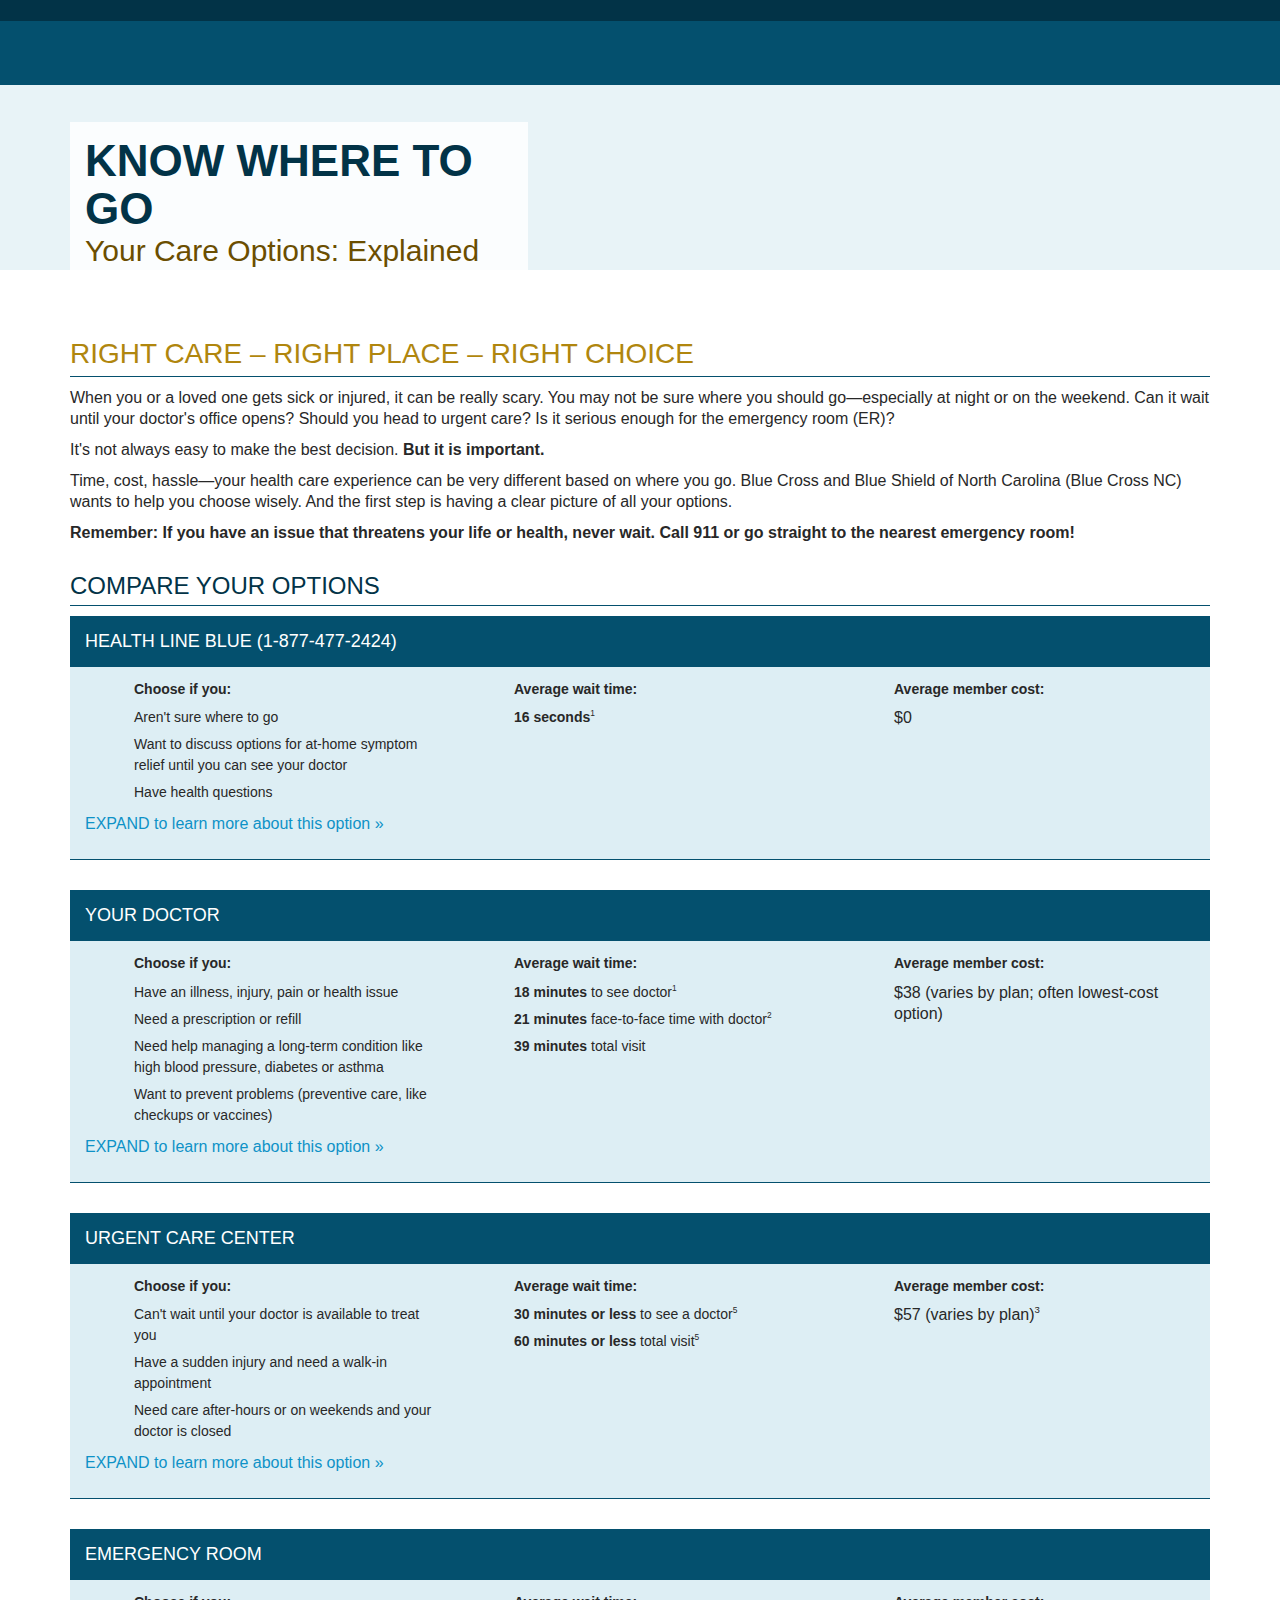
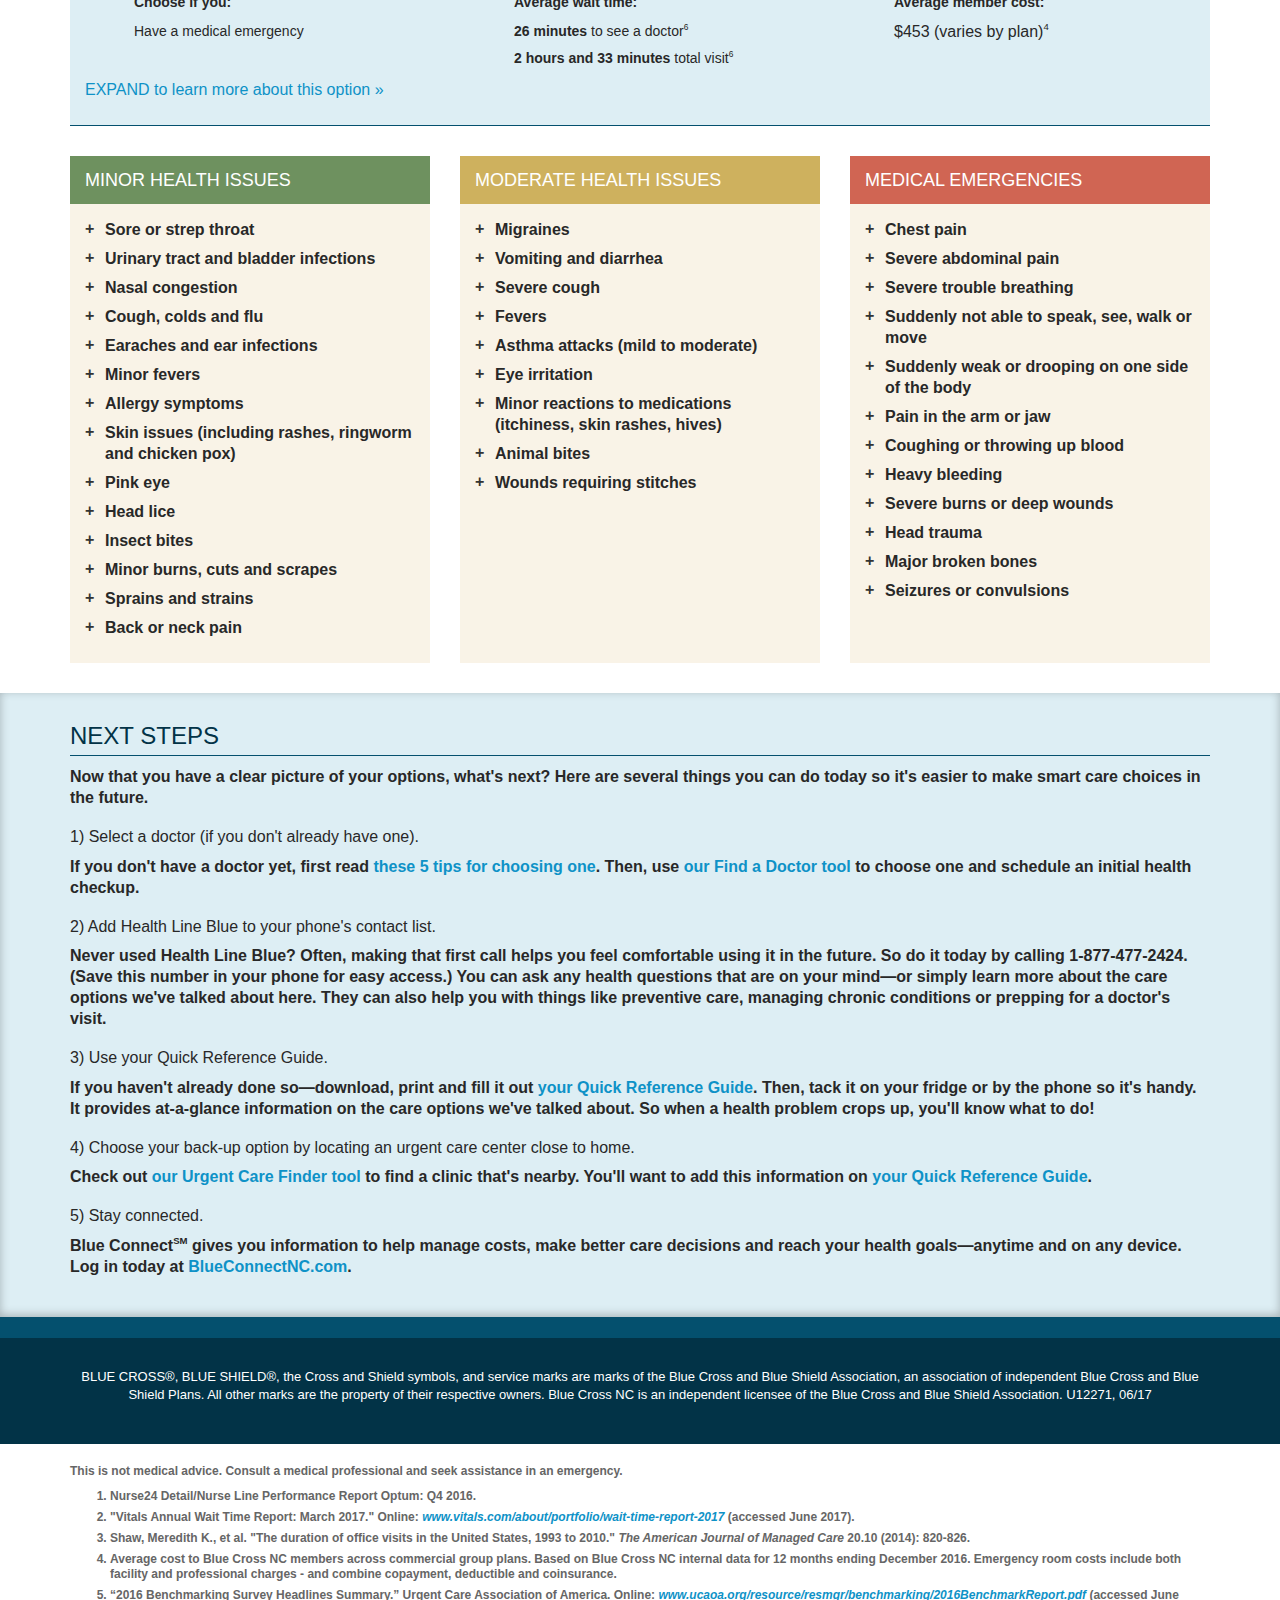
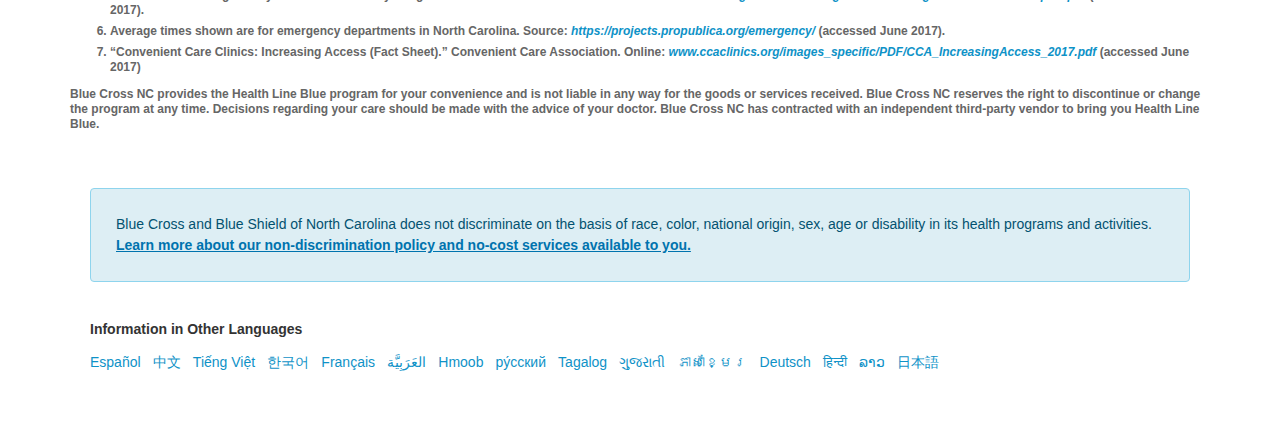
==== Updated-index (2).htm @ 3e360acb "initial commit" ====
<!doctype html>
<html lang="en">

<head>
  <!-- Adobe DTM script -->
  <script src="//assets.adobedtm.com/b92b24179510af4995a1d72353a153eb7c4088bd/satelliteLib-644729a1a8f60a546857d7ddf35f0bbc575d5a9e.js"></script>

  <meta http-equiv="content-type" content="text/html; charset=utf-8">
  <meta http-equiv="X-UA-Compatible" content="IE=edge">
  <meta name="viewport" content="width=device-width, initial-scale=1">

  <title>Know Your Care Options | BCBSNC</title>
  <meta name="description" content="Knowing your options will help you get the right care at the right place anytime you are sick or hurt.">
  <meta name="keywords" content="Emergency Room, ER, Primary Doctor, PCP, Primary Care Provider, Urgent Care, Convenience Care Center, Retail Clinic, Health Line Blue, care options, know where to go, quick reference guide">

  <!-- Campaign Styles -->
  <link rel="stylesheet" href="bcbsnc-campaigns@2.2.css">
  <link rel="stylesheet" href="careoptions.css">
  <link rel="stylesheet" href="bcbsnc-meaningful-access-footer.css">


  <!-- HTML5 Shim and Respond.js IE8 support of HTML5 elements and media queries -->
  <!--[if lt IE 9]>
        <script type="text/javascript" src="/assets/campaigns/public/templates/js/bcbsnc-campaigns-ie.min.js"></script>
        <link rel="stylesheet" href="/assets/campaigns/public/templates/css/bcbsnc-campaigns-ie.min.css"></script>
  <![endif]-->
</head>

<body>
  <!-- 508: Skip Navigation -->
  <div id="skip-nav" class="sr-only">
    <a href="#main-content" tabindex="-1">Skip Navigation</a>
  </div>

  <!-- Page Header -->
  <header>
    <nav id="header-nav">
      <div class="container">&nbsp;</div>
    </nav>
    <div id="header-logo">
      <div class="container">
        <div class="row">
          <div class="col-sm-8 col-md-9">
            <div id="logo" class="white">
              <a href="/">Blue Cross Blue Shield of North Carolina</a>
            </div>
          </div>
        </div>
      </div>
    </div>
  </header>

  <main id="main-content">
    <section id="hero">
      <div class="container">
        <div class="row">
          <div class="col-xs-12 col-sm-8 col-md-6 col-lg-5">
            <div id="hero-content">
              <h1 class="h1 hero-title"><strong>Know Where to Go</strong></h1>
              <h2 class="h2">Your Care Options: Explained</h2>
            </div>
          </div>
        </div>
      </div>
    </section>

    <section id="care-place-choice" class="container">
      <div class="row">
        <div class="col-xs-12">
          <h1 class="h1">Right Care &ndash; Right Place &ndash; Right Choice</h1>
          <p>When you or a loved one gets sick or injured, it can be really scary. You may not be sure where you should go&mdash;especially at night or on the weekend. Can it wait until your doctor's office opens? Should you head to urgent care? Is it serious
            enough for the emergency room (ER)?</p>
          <p>It's not always easy to make the best decision. <strong>But it is important.</strong></p>
          <p>Time, cost, hassle&mdash;your health care experience can be very different based on where you go. Blue Cross and Blue Shield of North Carolina (Blue Cross NC) wants to help you choose wisely. And the first step is having a clear picture of all your options.</p>
          <p><strong>Remember: If you have an issue that threatens your life or health, never wait. Call 911 or go straight to the nearest emergency room!</strong></p>
        </div>
      </div>
    </section>

    <section id="compare-options">
      <div class="container">
        <div class="row">
          <div class="col-xs-12">
            <h1 class="h1">Compare your Options</h1>
          </div>
          <hr>
        </div>

        <!-- Health Line Blue -->
        <div class="row">
          <div class="col-xs-12">
            <article class="care-option">
              <div class="care-option-title">
                <h2>Health Line Blue (1-877-477-2424)</h2>
              </div>

              <div class="care-option-intro">
                <div class="row">
                  <div class="col-sm-4 icon icon-stethoscope">
                    <h3 class="h3 univers condensed bold">Choose if you:</h3>
                    <ul>
                      <li>Aren't sure where to go</li>
                      <li>Want to discuss options for at-home symptom relief until you can see your doctor</li>
                      <li>Have health questions</li>
                    </ul>
                  </div>
                  <div class="col-sm-4 icon icon-clock">
                    <h3 class="h3 univers condensed bold">Average wait time:</h3>
                    <ul>
                      <li><strong>16 seconds</strong><sup class="sm">1</sup></li>
                    </ul>
                  </div>
                  <div class="col-sm-4 icon icon-cost">
                    <h3 class="h3 univers condensed bold">Average member cost:</h3>
                    <p>$0</p>
                  </div>
                </div>
                
                <p class="expand-collapse-button">
                  <a role="button" data-toggle="collapse" href="#option-hlb" aria-exanded="false" aria-controls="option-hlb" class="collapsed">
                    <span class="collapse-show"><strong>Expand</strong> to learn more about this option &raquo;</span>
                    <span class="collapse-hide">View Less &raquo;</span>
                  </a>
                </p>
              </div>

              <div class="care-option-content collapse" role="tabpanel" id="option-hlb">
                <div class="callout bg-white pull-right col-sm-4">
                  <h4 class="h4">Good choice for:</h4>
                  <ul class="list">
                    <li><a href="#minor-health-issues">Minor health issues</a></li>
                    <li><a href="#moderate-health-issues">Moderate health issues</a></li>
                  </ul>
                </div>

                <p>You can talk to a nurse anytime&mdash;day or night&mdash; by calling Health Line Blue. They'll help you decide the best place to get care based on your symptoms. They can also help you treat your issue at home or
                  ease your symptoms until you can get in to see your doctor.</p>

                <p><strong>Just call 1-877-477-2424 (toll-free).</strong> We've included Health Line Blue on your <a href="/assets/campaigns/public/u12242a_er_utilization_quick_reference_guide.pdf" target="_blank">Quick Reference Guide</a> so you'll have
                  their number close by. Save it in your phone, too. You'll also find the nurse support line listed on your member ID card, your benefit booklet, Blue Cross NC’s mobile app and the Blue Connect member site.</p>
                <h2 class="h4 text-blue-medium">What to expect</h2>
                <p>You'll connect with a nurse quickly to talk through your options. And best of all, Health Line Blue is free!</p>
                <h2 class="h4 text-blue-medium">Experts on-call for you&mdash;24 hours a day, 7 days a week</h2>
                <p>Health Line Blue is also a great resource for many things beyond just finding care. Make them your first call when you want to:</p>
                <ul class="list">
                  <li><strong>Get quick answers:</strong> Find out what your symptoms may mean; learn how to treat injuries or illnesses at home; ask about things you don't understand after a doctor's visit</li>
                  <li><strong>Check treatments:</strong> Understand your medications; get support when making decisions on tests or other procedures; learn about other treatment options that may be available</li>
                  <li><strong>Feel your best:</strong> Learn more about managing chronic conditions, like high blood pressure, diabetes or asthma; ask questions about your medications; prep for an upcoming doctor's visit</li>
                </ul>
              </div>
            </article>
          </div>
        </div>

        <!-- Your Doctor -->
        <div class="row">
          <div class="col-xs-12">
            <article class="care-option">
              <div class="care-option-title bg-blue-medium">
                <h2>Your Doctor</h2>
              </div>

              <div class="care-option-intro">
                <div class="row">
                  <div class="col-sm-4 icon icon-stethoscope">
                    <h3 class="h3 univers condensed bold">Choose if you:</h3>
                    <ul>
                      <li>Have an illness, injury, pain or health issue</li>
                      <li>Need a prescription or refill</li>
                      <li>Need help managing a long-term condition like high blood pressure, diabetes or asthma</li>
                      <li>Want to prevent problems (preventive care, like checkups or vaccines)</li>
                    </ul>
                  </div>
                  <div class="col-sm-4 icon icon-clock">
                    <h3 class="h3 univers condensed bold">Average wait time:</h3>
                    <ul>
                      <li><strong>18 minutes</strong> to see doctor<sup class="sm">1</sup></li>
                      <li><strong>21 minutes</strong> face-to-face time with doctor<sup class="sm">2</sup></li>
                      <li><strong>39 minutes</strong> total visit</li>
                  </div>
                  <div class="col-sm-4 icon icon-cost">
                    <h3 class="h3 univers condensed bold">Average member cost:</h3>
                    <p>$38 (varies by plan; often lowest-cost option)</p>
                  </div>
                </div>
                <p class="expand-collapse-button">
                  <a role="button" data-toggle="collapse" href="#option-dr" aria-exanded="false" aria-controls="option-dr" class="collapsed">
                    <span class="collapse-show"><strong>Expand</strong> to learn more about this option &raquo;</span>
                    <span class="collapse-hide">View Less &raquo;</span>
                  </a>
                </p>
              </div>

              <div class="care-option-content collapse" role="tabpanel" id="option-dr">
                <div class="callout bg-white pull-right col-sm-4">
                  <h4>Good choice for:</h4>
                  <ul class="list">
                    <li>Preventive care</li>
                    <li><a href="#minor-health-issues">Minor health issues</a></li>
                    <li><a href="#moderate-health-issues">Moderate health issues</a></li>
                  </ul>
                </div>

                <p>Think of your doctor as your medical &ldquo;home&rdquo;&mdash;or the quarterback of your entire health care team. It's who you should go to for most medical needs, such as preventive care, regular screenings or tests, and illnesses or
                  injuries. It's also the person you talk to about your health questions and concerns.</p>

                <p>Don't have a doctor yet? <a href="http://blog.bcbsnc.com/2015/03/five-tips-for-choosing-a-new-primary-care-physician/" target="_blank">Here are 5 tips for choosing one</a>. Then, use our <a href="http://www.bcbsnc.com/content/providersearch/index.htm"
                      target="_blank">Find a Doctor tool</a> to research your options.</p>
                <p>Finally, fill in your doctor's information on the Quick Reference Guide so it's always handy.</p>

                <h2 class="h4 text-blue-medium">What to expect</h2>
                <p>On average, people spend 18 minutes<sup class="sm">1</sup> waiting to see their doctor&mdash;then get about 21 minutes<sup class="sm">2</sup> in face-to-face time. So, the typical doctor's visit takes only 39 minutes in total. That means
                  you'll save a lot of time compared to a trip to the ER. And it's even quicker than most urgent care centers.</p>
                <p>The cost of a doctor visit depends on your specific health plan. But it's much less than a visit to the ER, where the average member cost is $453.<sup class="sm">3</sup> And the copay or coinsurance for a doctor visit is often less
                  than what you'd pay at an urgent care clinic, too. </p>
                <p>All in all, you'll save the most time and money by going to your doctor for any health care need that isn't a true emergency!</p>

                <h2 class="h4 text-blue-medium">A relationship that's important for your health</h2>
                <p>Some people have seen the same doctor for decades. But even if you're just starting to see a doctor, the relationship is still an important one to build up. Here's why:</p>
                <ul class="list">
                  <li><strong>They get to know you:</strong> Your doctor gets to know your health, so they're able to provide you with the best overall care. They also are key to managing any long-term health conditions&mdash;or lowering your chance of getting
                    them in the first place.</li>
                  <li><strong>You save time:</strong> When you have a health history with a doctor, it saves you time and cuts down on paperwork. Plus, visits are usually much quicker than at the ER or urgent care. And many doctors offer walk-in and same-day
                    appointments&mdash;as well as weekend hours and after-hours phone lines. </li>
                  <li><strong>You save money:</strong> Seeing your doctor usually means lower copays or costs compared to other care options. Over time, getting regular care from you doctor helps prevent costly health problems in the future, and can
                    keep you out of the hospital.</li>
                </ul>
              </div>
            </article>
          </div>
        </div>

        <!-- Urgent Care Center -->
        <div class="row">
          <div class="col-xs-12">
            <article class="care-option">
              <div class="care-option-title bg-blue-dark">
                <h2>Urgent Care Center</h2>
              </div>

              <div class="care-option-intro">
                <div class="row">
                  <div class="col-sm-4 icon icon-stethoscope">
                    <h3 class="h3 univers condensed bold">Choose if you:</h3>
                    <ul>
                      <li>Can't wait until your doctor is available to treat you</li>
                      <li>Have a sudden injury and need a walk-in appointment</li>
                      <li>Need care after-hours or on weekends and your doctor is closed</li>
                    </ul>
                  </div>
                  <div class="col-sm-4 icon icon-clock">
                    <h3 class="h3 univers condensed bold">Average wait time:</h3>
                    <ul>
                      <li><strong>30 minutes or less</strong> to see a doctor<sup class="sm">5</sup></li>
                      <li><strong>60 minutes or less</strong> total visit<sup class="sm">5</sup></li>
                    </ul>
                  </div>
                  <div class="col-sm-4 icon icon-cost">
                    <h3 class="h3 univers condensed bold">Average member cost:</h3>
                    <p>$57 (varies by plan)<sup class="sm">3</sup></p>
                  </div>
                </div>
                <p class="expand-collapse-button">
                  <a role="button" data-toggle="collapse" href="#option-urgent" aria-exanded="false" aria-controls="option-urgent" class="collapsed">
                    <span class="collapse-show"><strong>Expand</strong> to learn more about this option &raquo;</span>
                    <span class="collapse-hide">View Less &raquo;</span>
                  </a>
                </p>
              </div>

              <div class="care-option-content collapse" role="tabpanel" id="option-urgent">
                <div class="callout bg-white pull-right col-sm-4">
                  <h4>Good choice for:</h4>
                  <ul class="list">
                    <li>Preventive care</li>
                    <li><a href="#minor-health-issues">Minor health issues</a></li>
                    <li><a href="#moderate-health-issues">Moderate health issues</a></li>
                  </ul>
                </div>

                <p>If you can't get a same-day appointment with your doctor, urgent care centers are a good back-up option for issues that just can't wait. Their aim is to treat patients quickly and efficiently. Problems like a cut finger, sprained ankle
                  or severe cough are good reasons to visit urgent care.</p>

                <p>In North Carolina alone, there are more than 240 dedicated urgent care clinics. Most are open seven days a week and offer extended hours, including
                  weekends and evenings. Some areas even have around-the-clock urgent care options.</p>

                <p><a href="https://healthnav.bcbsnc.com/facility?search_specialty_id=204&ci=DFT&geo_location=gps" target="_blank">Find urgent care options near you</a>&mdash;then add that information to your<a href="/assets/campaigns/public/u12242a_er_utilization_quick_reference_guide.pdf"
                      target="_blank">Quick Reference Guide</a>.</p>

                <h2 class="h4 text-blue-medium">What to expect</h2>
                <p>Typically, you'll wait 30 minutes or less to see a nurse practitioner or doctor at an urgent care center&mdash;and spend 1 hour or less in total for a visit.<sup class="sm">5</sup> That's longer than the average visit to your doctor, but
                  still much better than a trip to the ER.</p>
                <p>The same is true of costs. The average Blue Cross NC member will pay $57 for an urgent care visit.<sup class="sm">3</sup> That's more than the copay or coinsurance you'll pay for a doctor visit under most health plans. Yet it's quite a deal
                  compared to the emergency room, where the average member will pay nearly 8 times that amount!<sup class="sm">3</sup></p>


                <h2 class="h4">Convenience care centers or retail clinics</h2>
                <p>For minor health issues, convenience care centers are another back-up option. These are walk-in clinics with extended hours, where you can get basic care from a nurse practitioner. Some are even housed within retail stores, making them a quick and easy spot to get your yearly flu shot. They can treat
                  common illnesses like sinus infections, colds, flu, allergies, urinary tract infections or sore throats.</p>
                <p>As the name implies, these clinics are convenient. Because the health problems are minor, a typical visit takes just 45 minutes.<sup class="sm">1,2</sup> And the average Blue Cross NC member cost is only 13.<sup class="sm">3</sup></p>
                <p><strong>NOTE:</strong> If you do visit an urgent care or convenience care center, let your doctor know about it. That way, your medical record can be updated and stay accurate.</p>
              </div>
            </article>
          </div>
        </div>

        <!-- Emergency Room -->
        <div class="row">
          <div class="col-xs-12">
            <article class="care-option">
              <div class="care-option-title bg-blue-dark">
                <h2>Emergency Room</h2>
              </div>

              <div class="care-option-intro">
                <div class="row">
                  <div class="col-sm-4 icon icon-stethoscope">
                    <h3 class="h3 univers condensed bold">Choose if you:</h3>
                    <ul>
                      <li>Have a medical emergency</li>
                    </ul>
                  </div>
                  <div class="col-sm-4 icon icon-clock">
                    <h3 class="h3 univers condensed bold">Average wait time:</h3>
                    <ul>
                      <li><strong>26 minutes</strong> to see a doctor<sup class="sm">6</sup></li>
                      <li><strong>2 hours and 33 minutes</strong> total visit<sup class="sm">6</sup></li>
                  </div>
                  <div class="col-sm-4 icon icon-cost">
                    <h3 class="h3 univers condensed bold">Average member cost:</h3>
                    <p>$453 (varies by plan)<sup class="sm">4</sup></p>
                  </div>
                </div>
                <p class="expand-collapse-button">
                  <a role="button" data-toggle="collapse" href="#option-er" aria-exanded="false" aria-controls="option-er" class="collapsed">
                    <span class="collapse-show"><strong>Expand</strong> to learn more about this option &raquo;</span>
                    <span class="collapse-hide">View Less &raquo;</span>
                  </a>
                </p>
              </div>

              <div class="care-option-content collapse" role="tabpanel" id="option-er">
                <div class="callout bg-white pull-right col-sm-4">
                  <h4>Remember:</h4>
                  <p>If you have an issue that threatens your life or health, never wait. Call 911 or go straight to the nearest emergency room!</p>
                </div>

                <p>The emergency room is your best option if:</p>
                <ul class="list">
                  <li><strong>You feel your life is in danger:</strong> For example, chest pains, seizures, can't breathe or head trauma.</li>
                  <li><strong>You need major care right away:</strong> For example, broken bones, major burns or heavy bleeding.</li>
                </ul>

                <p>Think of the ER as a last resort for true emergencies that require immediate, specialized care.</p>

                <h2 class="h4 text-blue-medium">What to expect</h2>
                <p>Since the emergency room is built to deal with life-or-death situations, it's the most expensive and time-consuming care option you have.</p>
                <p>In North Carolina, you'll wait nearly 30 minutes on average until you first see a doctor in the ER.<sup class="sm">1</sup> However, the typical visit ends up being a whopping 2 hours and 33 minutes in total!<sup class="sm">2</sup> That's because
                  the doctor is first looking to see if your life is in danger. If it's not, the doctor will often get pulled into caring for more critical patients first. And the more emergencies that come through the door&mdash;the more hours it'll
                  take before you walk out of the ER.</p>
                <p>Cost is also much different at the emergency room. Blue Cross NC members pay an average of $453 for an ER visit.<sup class="sm">3</sup> <b>That's 12 times more than a doctor visit, 8 times more than urgent care—and 35 times more than a retail clinic</p>
                <p>Those dollars add up. So, the more we can choose the right care option&mdash;the more we can help lower health care costs for everyone. Plus, we'll be freeing up valuable ER resources to focus on helping those that truly need life-saving
                  care!
                </p>

                <h2 class="h4">Emergency care vs. your doctor's care</h2>
                <p>Some people think they'll get the best health care at the ER. But the truth is that for issues that aren't life-threatening or very severe, you'll get the best care at your doctor. Here's why:</p>
                <ul class="list">
                  <li><strong>The ER's job is to make sure you survive:</strong> They measure success by whether you walk out the door. So their goal is to figure out what you DON'T have by ruling out life-threatening conditions. When you go in for a non-emergency,
                    the ER typically only treats your symptoms&mdash;not what's actually causing those symptoms. And that raises the risk that the same problem (or a similar one) will happen again in the future.</li>
                  <li><strong>Your doctor is there to help you over the long haul:</strong> As your medical &ldquo;home,&rdquo; your doctor supports both your current health and your future wellbeing. They'll not only treat the health problems you have today,
                    but help you prevent them from happening again. And they will be in the best position to do that because they know your health history. Things like daily habits, medicines and family history play a big role in your health. So having
                    a doctor that knows those things means you'll get personalized care that's best for you and your unique needs!</li>
                </ul>
              </div>
            </article>
          </div>
        </div>
      </div>
    </section>

    <section id="issue-levels">
      <div class="container">
        <div class="row" id="health-issues-row">
          <div class="col-xs-12 col-sm-offset-1 col-sm-10 col-md-offset-0 col-md-4 health-issues">
            <div class="level-header" id="minor-health-issues">
              <h2 class="h4">Minor Health Issues</h2>
            </div>
            <div class="issue-content">
              <ul class="list">
                <li>Sore or strep throat</li>
                <li>Urinary tract and bladder infections</li>
                <li>Nasal congestion</li>
                <li>Cough, colds and flu</li>
                <li>Earaches and ear infections</li>
                <li>Minor fevers</li>
                <li>Allergy symptoms</li>
                <li>Skin issues (including rashes, ringworm and chicken pox)</li>
                <li>Pink eye</li>
                <li>Head lice</li>
                <li>Insect bites</li>
                <li>Minor burns, cuts and scrapes</li>
                <li>Sprains and strains</li>
                <li>Back or neck pain</li>
              </ul>
            </div>
          </div>
          <div class="col-xs-12 col-sm-offset-1 col-sm-10 col-md-offset-0 col-md-4 health-issues">
            <div class="level-header" id="moderate-health-issues">
              <h2 class="h4">Moderate Health Issues</h2>
            </div>
            <div class="issue-content">
              <ul class="list">
                <li>Migraines</li>
                <li>Vomiting and diarrhea</li>
                <li>Severe cough</li>
                <li>Fevers</li>
                <li>Asthma attacks (mild to moderate)</li>
                <li>Eye irritation</li>
                <li>Minor reactions to medications (itchiness, skin rashes, hives)</li>
                <li>Animal bites</li>
                <li>Wounds requiring stitches</li>
              </ul>
            </div>
          </div>
          <div class="col-xs-12 col-sm-offset-1 col-sm-10 col-md-offset-0 col-md-4 health-issues">
            <div class="level-header" id="medical-emergencies">
              <h2 class="h4">Medical Emergencies</h2>
            </div>
            <div class="issue-content">
              <ul class="list">
                <li>Chest pain</li>
                <li>Severe abdominal pain</li>
                <li>Severe trouble breathing</li>
                <li>Suddenly not able to speak, see, walk or move</li>
                <li>Suddenly weak or drooping on one side of the body</li>
                <li>Pain in the arm or jaw</li>
                <li>Coughing or throwing up blood</li>
                <li>Heavy bleeding</li>
                <li>Severe burns or deep wounds</li>
                <li>Head trauma </li>
                <li>Major broken bones</li>
                <li>Seizures or convulsions</li>
              </ul>
            </div>
          </div>
        </div>
      </div>
    </section>

    <section id="next-steps">
      <div class="container">
        <div class="row">
          <div class="col-xs-offset-1 col-xs-10 col-md-offset-0 col-md-12">
            <h1 class="h1">Next Steps</h1>
            <p>Now that you have a clear picture of your options, what's next? Here are several things you can do today so it's easier to make smart care choices in the future.</p>

            <h2 class="h2">1) Select a doctor (if you don't already have one).</h2>
            <p>If you don't have a doctor yet, first read <a href="http://blog.bcbsnc.com/2015/03/five-tips-for-choosing-a-new-primary-care-physician/" target="_blank">these 5 tips for choosing one</a>. Then, use <a href="http://www.bcbsnc.com/content/providersearch/index.htm"
                  target="_blank">our Find a Doctor tool</a> to choose one and schedule an initial health checkup.</p>

            <h2 class="h2">2) Add Health Line Blue to your phone's contact list.</h2>
            <p>Never used Health Line Blue? Often, making that first call helps you feel comfortable using it in the future. So do it today by calling 1-877-477-2424. (Save this number in your phone for easy access.) You can ask any health questions that
              are on your mind&mdash;or simply learn more about the care options we've talked about here. They can also help you with things like preventive care, managing chronic conditions or prepping for a doctor's visit.</p>

            <h2 class="h2">3) Use your Quick Reference Guide.</h2>
            <p>If you haven't already done so&mdash;download, print and fill it out <a href="/assets/campaigns/public/u12242a_er_utilization_quick_reference_guide.pdf" target="_blank">your Quick Reference Guide</a>. Then, tack it on your fridge or by the
              phone so it's handy. It provides at-a-glance information on the care options we've talked about. So when a health problem crops up, you'll know what to do!</p>

            <h2 class="h2">4) Choose your back-up option by locating an urgent care center close to home.</h2>
            <p>Check out <a href="https://healthnav.bcbsnc.com/facility?search_specialty_id=204&ci=DFT&geo_location=gps" target="_blank">our Urgent Care Finder tool</a> to find a clinic that's nearby. You'll want to add this information on <a href="/assets/campaigns/public/u12242a_er_utilization_quick_reference_guide.pdf"
                  target="_blank">your Quick Reference Guide</a>.</p>

            <h2 class="h2">5) Stay connected.</h2>
            <p>Blue Connect<sup class="sm">SM</sup> gives you information to help manage costs, make better care decisions and reach your health goals&mdash;anytime and on any device. Log in today at <a href="http://blueconnectnc.com" target="_blank">BlueConnectNC.com</a>.</p>
          </div>
        </div>
    </section>
  </main>

  <footer>
    <nav id="footer-nav">
      <div class="container">&nbsp;</div>
    </nav>
    <div id="footer-info">
      <div class="container">
        <div class="row">
          <div class="col-xs-offset-1 col-xs-10 col-lg-offset-0 col-lg-12 legal-copy">
            <p>BLUE CROSS&reg;, BLUE SHIELD&reg;, the Cross and Shield symbols, and service marks are marks of the Blue Cross and Blue Shield Association, an association of independent Blue Cross and Blue Shield Plans. All other marks are the property of
              their respective owners. Blue Cross NC is an independent licensee of the Blue Cross and Blue Shield Association. U12271, 06/17</p>
          </div>
        </div>
      </div>
    </div>
    <div id="footer-legal" class="margin-top">
      <div class="container">
        <div class="row">
          <div class="col-xs-12 legal-copy">
            <p><strong>This is not medical advice. Consult a medical professional and seek assistance in an emergency.</strong></p>
            <ol class="footnotes break-links">
              <li>Nurse24 Detail/Nurse Line Performance Report Optum: Q4 2016.</li>
              <li>"Vitals Annual Wait Time Report: March 2017." Online: <a href="http://www.vitals.com/about/portfolio/wait-time-report-2017" target="_blank">www.vitals.com/about/portfolio/wait-time-report-2017</a> (accessed June 2017).</li>
              <li>Shaw, Meredith K., et al. "The duration of office visits in the United States, 1993 to 2010." <em>The American Journal of Managed Care</em> 20.10 (2014): 820-826.</li>
              <li>Average cost to Blue Cross NC members across commercial group plans. Based on Blue Cross NC internal data for 12 months ending December 2016. Emergency room costs include both facility and professional charges - and combine copayment, deductible and coinsurance.</li>
              <li>&ldquo;2016 Benchmarking Survey Headlines Summary.&rdquo; Urgent Care Association of America. Online: <a href="http://www.ucaoa.org/resource/resmgr/benchmarking/2016BenchmarkReport.pdf" target="_blank">www.ucaoa.org/resource/resmgr/benchmarking/2016BenchmarkReport.pdf</a> (accessed June 2017).</li>
              <li>Average times shown are for emergency departments in North Carolina. Source: <a href="https://projects.propublica.org/emergency/" target="_blank">https://projects.propublica.org/emergency/</a> (accessed June 2017).</li>
              <li>&ldquo;Convenient Care Clinics: Increasing Access (Fact Sheet).&rdquo; Convenient Care Association. Online: <a href="http://www.ccaclinics.org/images_specific/PDF/CCA_IncreasingAccess_2017.pdf" target="_blank">www.ccaclinics.org/images_specific/PDF/CCA_IncreasingAccess_2017.pdf</a>                (accessed June 2017)</li>
            </ol>
            <p>Blue Cross NC provides the Health Line Blue program for your convenience and is not liable in any way for the goods or services received. Blue Cross NC reserves the right to discontinue or change the program at any time. Decisions regarding your care should
              be made with the advice of your doctor. Blue Cross NC has contracted with an independent third-party vendor to bring you Health Line Blue.</p>
          </div>
        </div>
        <div id="accessibility-and-non-discrimination" class="accessibility-links">
          <div class="alert alert-info">
            <p>Blue Cross and Blue Shield of North Carolina does not discriminate on the basis of race, color, national origin, sex, age or disability in its health programs and activities. <a href="https://www.bcbsnc.com/content/corporate/policy/language-accessibility-and-non-discrimination-policy.htm"
                  target="_blank">Learn more about our non-discrimination policy and no-cost services available to you.</a></p>
          </div>
          <h5>Information in Other Languages</h5>
          <!-- BEGIN includes/footers/meaningful_access-lang_list.htm -->
          <ul class="row">
            <li class="col">
              <a href="//www.bcbsnc.com/content/corporate/policy/language-accessibility-and-non-discrimination-policy.htm#spanish" target="_blank" lang="es">Espa&#xf1;ol</a>
            </li>
            <li class="col">
              <a href="//www.bcbsnc.com/content/corporate/policy/language-accessibility-and-non-discrimination-policy.htm#chinese" target="_blank" lang="zh">&#x4e2d;&#x6587;</a>
            </li>
            <li class="col">
              <a href="//www.bcbsnc.com/content/corporate/policy/language-accessibility-and-non-discrimination-policy.htm#vietnamese" target="_blank" lang="vi">Ti&#x1ebf;ng Vi&#x1ec7;t</a>
            </li>
            <li class="col">
              <a href="//www.bcbsnc.com/content/corporate/policy/language-accessibility-and-non-discrimination-policy.htm#korean" target="_blank" lang="ko">&#xd55c;&#xad6d;&#xc5b4;</a>
            </li>
            <li class="col">
              <a href="//www.bcbsnc.com/content/corporate/policy/language-accessibility-and-non-discrimination-policy.htm#french" target="_blank" lang="fr">Fran&#xe7;ais</a>
            </li>
            <li class="col">
              <a href="//www.bcbsnc.com/content/corporate/policy/language-accessibility-and-non-discrimination-policy.htm#arabic" target="_blank" lang="ar">&#x0627;&#x0644;&#x0639;&#x064e;&#x0631;&#x064e;&#x0628;&#x0650;&#x064a;&#x064e;&#x0651;&#x0629;</a>
            </li>
            <li class="col">
              <a href="//www.bcbsnc.com/content/corporate/policy/language-accessibility-and-non-discrimination-policy.htm#hmong" target="_blank" lang="hmn">Hmoob</a>
            </li>
            <li class="col">
              <a href="//www.bcbsnc.com/content/corporate/policy/language-accessibility-and-non-discrimination-policy.htm#russian" target="_blank" lang="ru">&#x0440;&#x0443;&#x0301;&#x0441;&#x0441;&#x043a;&#x0438;&#x0439;</a>
            </li>
            <li class="col">
              <a href="//www.bcbsnc.com/content/corporate/policy/language-accessibility-and-non-discrimination-policy.htm#tagalog" target="_blank" lang="tl">Tagalog</a>
            </li>
            <li class="col">
              <a href="//www.bcbsnc.com/content/corporate/policy/language-accessibility-and-non-discrimination-policy.htm#gujarati" target="_blank" lang="gu">&#x0a97;&#x0ac1;&#x0a9c;&#x0ab0;&#x0abe;&#x0aa4;&#x0ac0;</a>
            </li>
            <li class="col">
              <a href="//www.bcbsnc.com/content/corporate/policy/language-accessibility-and-non-discrimination-policy.htm#khmer" target="_blank" lang="km">&#x1797;&#x17b6;&#x179f;&#x17b6;&#x1781;&#x17d2;&#x1798;&#x17c2;&#x179a;</a>
            </li>
            <li class="col">
              <a href="//www.bcbsnc.com/content/corporate/policy/language-accessibility-and-non-discrimination-policy.htm#german" target="_blank" lang="de">Deutsch</a>
            </li>
            <li class="col">
              <a href="//www.bcbsnc.com/content/corporate/policy/language-accessibility-and-non-discrimination-policy.htm#hindi" target="_blank" lang="hi">&#x0939;&#x093f;&#x0928;&#x094d;&#x0926;&#x0940;</a>
            </li>
            <li class="col">
              <a href="//www.bcbsnc.com/content/corporate/policy/language-accessibility-and-non-discrimination-policy.htm#laotian" target="_blank" lang="lo">&#x0ea5;&#x0eb2;&#x0ea7;</a>
            </li>
            <li class="col">
              <a href="//www.bcbsnc.com/content/corporate/policy/language-accessibility-and-non-discrimination-policy.htm#japanese" target="_blank" lang="ja">&#x65e5;&#x672c;&#x8a9e;</a>
            </li>
          </ul>
        </div>
      </div>
    </div>
  </footer>

  <!-- Scripts -->
  <script src="bcbsnc-campaigns.min.js"></script>
  <script src="careoptions.js"></script>

  <!-- Analytics -->
  <script type="text/javascript">
    _satellite.pageBottom();
  </script>
</body>

</html>
---- bcbsnc-campaigns@2.2.css ----
/**
 * bcbsnc-campaign@2.2.less
 *
 * BCBSNC Campaign stylesheet version 2.2
 *
 * This stylesheet reverts back to the default Bootstrap gutter spacing. It was
 * added for the contactForm project.
 *
 * @see http://ghe.bcbsnc.com/Campaigns/shortterm.git
 */
/*!
 * Bootstrap v3.3.7 (http://getbootstrap.com)
 * Copyright 2011-2016 Twitter, Inc.
 * Licensed under MIT (https://github.com/twbs/bootstrap/blob/master/LICENSE)
 */
/*! normalize.css v3.0.3 | MIT License | github.com/necolas/normalize.css */
html {
  font-family: sans-serif;
  -ms-text-size-adjust: 100%;
  -webkit-text-size-adjust: 100%;
}
body {
  margin: 0;
}
article,
aside,
details,
figcaption,
figure,
footer,
header,
hgroup,
main,
menu,
nav,
section,
summary {
  display: block;
}
audio,
canvas,
progress,
video {
  display: inline-block;
  vertical-align: baseline;
}
audio:not([controls]) {
  display: none;
  height: 0;
}
[hidden],
template {
  display: none;
}
a {
  background-color: transparent;
}
a:active,
a:hover {
  outline: 0;
}
abbr[title] {
  border-bottom: 1px dotted;
}
b,
strong {
  font-weight: bold;
}
dfn {
  font-style: italic;
}
h1 {
  font-size: 2em;
  margin: 0.67em 0;
}
mark {
  background: #ff0;
  color: #000;
}
small {
  font-size: 80%;
}
sub,
sup {
  font-size: 75%;
  line-height: 0;
  position: relative;
  vertical-align: baseline;
}
sup {
  top: -0.5em;
}
sub {
  bottom: -0.25em;
}
img {
  border: 0;
}
svg:not(:root) {
  overflow: hidden;
}
figure {
  margin: 1em 40px;
}
hr {
  box-sizing: content-box;
  height: 0;
}
pre {
  overflow: auto;
}
code,
kbd,
pre,
samp {
  font-family: monospace, monospace;
  font-size: 1em;
}
button,
input,
optgroup,
select,
textarea {
  color: inherit;
  font: inherit;
  margin: 0;
}
button {
  overflow: visible;
}
button,
select {
  text-transform: none;
}
button,
html input[type="button"],
input[type="reset"],
input[type="submit"] {
  -webkit-appearance: button;
  cursor: pointer;
}
button[disabled],
html input[disabled] {
  cursor: default;
}
button::-moz-focus-inner,
input::-moz-focus-inner {
  border: 0;
  padding: 0;
}
input {
  line-height: normal;
}
input[type="checkbox"],
input[type="radio"] {
  box-sizing: border-box;
  padding: 0;
}
input[type="number"]::-webkit-inner-spin-button,
input[type="number"]::-webkit-outer-spin-button {
  height: auto;
}
input[type="search"] {
  -webkit-appearance: textfield;
  box-sizing: content-box;
}
input[type="search"]::-webkit-search-cancel-button,
input[type="search"]::-webkit-search-decoration {
  -webkit-appearance: none;
}
fieldset {
  border: 1px solid #c0c0c0;
  margin: 0 2px;
  padding: 0.35em 0.625em 0.75em;
}
legend {
  border: 0;
  padding: 0;
}
textarea {
  overflow: auto;
}
optgroup {
  font-weight: bold;
}
table {
  border-collapse: collapse;
  border-spacing: 0;
}
td,
th {
  padding: 0;
}
/*! Source: https://github.com/h5bp/html5-boilerplate/blob/master/src/css/main.css */
@media print {
  *,
  *:before,
  *:after {
    background: transparent !important;
    color: #000 !important;
    box-shadow: none !important;
    text-shadow: none !important;
  }
  a,
  a:visited {
    text-decoration: underline;
  }
  a[href]:after {
    content: " (" attr(href) ")";
  }
  abbr[title]:after {
    content: " (" attr(title) ")";
  }
  a[href^="#"]:after,
  a[href^="javascript:"]:after {
    content: "";
  }
  pre,
  blockquote {
    border: 1px solid #999;
    page-break-inside: avoid;
  }
  thead {
    display: table-header-group;
  }
  tr,
  img {
    page-break-inside: avoid;
  }
  img {
    max-width: 100% !important;
  }
  p,
  h2,
  h3 {
    orphans: 3;
    widows: 3;
  }
  h2,
  h3 {
    page-break-after: avoid;
  }
  .navbar {
    display: none;
  }
  .btn > .caret,
  .dropup > .btn > .caret {
    border-top-color: #000 !important;
  }
  .label {
    border: 1px solid #000;
  }
  .table {
    border-collapse: collapse !important;
  }
  .table td,
  .table th {
    background-color: #fff !important;
  }
  .table-bordered th,
  .table-bordered td {
    border: 1px solid #ddd !important;
  }
}
@font-face {
  font-family: 'Glyphicons Halflings';
  src: url('../fonts/glyphicons-halflings-regular.eot');
  src: url('../fonts/glyphicons-halflings-regular.eot?#iefix') format('embedded-opentype'), url('../fonts/glyphicons-halflings-regular.woff2') format('woff2'), url('../fonts/glyphicons-halflings-regular.woff') format('woff'), url('../fonts/glyphicons-halflings-regular.ttf') format('truetype'), url('../fonts/glyphicons-halflings-regular.svg#glyphicons_halflingsregular') format('svg');
}
.glyphicon {
  position: relative;
  top: 1px;
  display: inline-block;
  font-family: 'Glyphicons Halflings';
  font-style: normal;
  font-weight: normal;
  line-height: 1;
  -webkit-font-smoothing: antialiased;
  -moz-osx-font-smoothing: grayscale;
}
.glyphicon-asterisk:before {
  content: "\002a";
}
.glyphicon-plus:before {
  content: "\002b";
}
.glyphicon-euro:before,
.glyphicon-eur:before {
  content: "\20ac";
}
.glyphicon-minus:before {
  content: "\2212";
}
.glyphicon-cloud:before {
  content: "\2601";
}
.glyphicon-envelope:before {
  content: "\2709";
}
.glyphicon-pencil:before {
  content: "\270f";
}
.glyphicon-glass:before {
  content: "\e001";
}
.glyphicon-music:before {
  content: "\e002";
}
.glyphicon-search:before {
  content: "\e003";
}
.glyphicon-heart:before {
  content: "\e005";
}
.glyphicon-star:before {
  content: "\e006";
}
.glyphicon-star-empty:before {
  content: "\e007";
}
.glyphicon-user:before {
  content: "\e008";
}
.glyphicon-film:before {
  content: "\e009";
}
.glyphicon-th-large:before {
  content: "\e010";
}
.glyphicon-th:before {
  content: "\e011";
}
.glyphicon-th-list:before {
  content: "\e012";
}
.glyphicon-ok:before {
  content: "\e013";
}
.glyphicon-remove:before {
  content: "\e014";
}
.glyphicon-zoom-in:before {
  content: "\e015";
}
.glyphicon-zoom-out:before {
  content: "\e016";
}
.glyphicon-off:before {
  content: "\e017";
}
.glyphicon-signal:before {
  content: "\e018";
}
.glyphicon-cog:before {
  content: "\e019";
}
.glyphicon-trash:before {
  content: "\e020";
}
.glyphicon-home:before {
  content: "\e021";
}
.glyphicon-file:before {
  content: "\e022";
}
.glyphicon-time:before {
  content: "\e023";
}
.glyphicon-road:before {
  content: "\e024";
}
.glyphicon-download-alt:before {
  content: "\e025";
}
.glyphicon-download:before {
  content: "\e026";
}
.glyphicon-upload:before {
  content: "\e027";
}
.glyphicon-inbox:before {
  content: "\e028";
}
.glyphicon-play-circle:before {
  content: "\e029";
}
.glyphicon-repeat:before {
  content: "\e030";
}
.glyphicon-refresh:before {
  content: "\e031";
}
.glyphicon-list-alt:before {
  content: "\e032";
}
.glyphicon-lock:before {
  content: "\e033";
}
.glyphicon-flag:before {
  content: "\e034";
}
.glyphicon-headphones:before {
  content: "\e035";
}
.glyphicon-volume-off:before {
  content: "\e036";
}
.glyphicon-volume-down:before {
  content: "\e037";
}
.glyphicon-volume-up:before {
  content: "\e038";
}
.glyphicon-qrcode:before {
  content: "\e039";
}
.glyphicon-barcode:before {
  content: "\e040";
}
.glyphicon-tag:before {
  content: "\e041";
}
.glyphicon-tags:before {
  content: "\e042";
}
.glyphicon-book:before {
  content: "\e043";
}
.glyphicon-bookmark:before {
  content: "\e044";
}
.glyphicon-print:before {
  content: "\e045";
}
.glyphicon-camera:before {
  content: "\e046";
}
.glyphicon-font:before {
  content: "\e047";
}
.glyphicon-bold:before {
  content: "\e048";
}
.glyphicon-italic:before {
  content: "\e049";
}
.glyphicon-text-height:before {
  content: "\e050";
}
.glyphicon-text-width:before {
  content: "\e051";
}
.glyphicon-align-left:before {
  content: "\e052";
}
.glyphicon-align-center:before {
  content: "\e053";
}
.glyphicon-align-right:before {
  content: "\e054";
}
.glyphicon-align-justify:before {
  content: "\e055";
}
.glyphicon-list:before {
  content: "\e056";
}
.glyphicon-indent-left:before {
  content: "\e057";
}
.glyphicon-indent-right:before {
  content: "\e058";
}
.glyphicon-facetime-video:before {
  content: "\e059";
}
.glyphicon-picture:before {
  content: "\e060";
}
.glyphicon-map-marker:before {
  content: "\e062";
}
.glyphicon-adjust:before {
  content: "\e063";
}
.glyphicon-tint:before {
  content: "\e064";
}
.glyphicon-edit:before {
  content: "\e065";
}
.glyphicon-share:before {
  content: "\e066";
}
.glyphicon-check:before {
  content: "\e067";
}
.glyphicon-move:before {
  content: "\e068";
}
.glyphicon-step-backward:before {
  content: "\e069";
}
.glyphicon-fast-backward:before {
  content: "\e070";
}
.glyphicon-backward:before {
  content: "\e071";
}
.glyphicon-play:before {
  content: "\e072";
}
.glyphicon-pause:before {
  content: "\e073";
}
.glyphicon-stop:before {
  content: "\e074";
}
.glyphicon-forward:before {
  content: "\e075";
}
.glyphicon-fast-forward:before {
  content: "\e076";
}
.glyphicon-step-forward:before {
  content: "\e077";
}
.glyphicon-eject:before {
  content: "\e078";
}
.glyphicon-chevron-left:before {
  content: "\e079";
}
.glyphicon-chevron-right:before {
  content: "\e080";
}
.glyphicon-plus-sign:before {
  content: "\e081";
}
.glyphicon-minus-sign:before {
  content: "\e082";
}
.glyphicon-remove-sign:before {
  content: "\e083";
}
.glyphicon-ok-sign:before {
  content: "\e084";
}
.glyphicon-question-sign:before {
  content: "\e085";
}
.glyphicon-info-sign:before {
  content: "\e086";
}
.glyphicon-screenshot:before {
  content: "\e087";
}
.glyphicon-remove-circle:before {
  content: "\e088";
}
.glyphicon-ok-circle:before {
  content: "\e089";
}
.glyphicon-ban-circle:before {
  content: "\e090";
}
.glyphicon-arrow-left:before {
  content: "\e091";
}
.glyphicon-arrow-right:before {
  content: "\e092";
}
.glyphicon-arrow-up:before {
  content: "\e093";
}
.glyphicon-arrow-down:before {
  content: "\e094";
}
.glyphicon-share-alt:before {
  content: "\e095";
}
.glyphicon-resize-full:before {
  content: "\e096";
}
.glyphicon-resize-small:before {
  content: "\e097";
}
.glyphicon-exclamation-sign:before {
  content: "\e101";
}
.glyphicon-gift:before {
  content: "\e102";
}
.glyphicon-leaf:before {
  content: "\e103";
}
.glyphicon-fire:before {
  content: "\e104";
}
.glyphicon-eye-open:before {
  content: "\e105";
}
.glyphicon-eye-close:before {
  content: "\e106";
}
.glyphicon-warning-sign:before {
  content: "\e107";
}
.glyphicon-plane:before {
  content: "\e108";
}
.glyphicon-calendar:before {
  content: "\e109";
}
.glyphicon-random:before {
  content: "\e110";
}
.glyphicon-comment:before {
  content: "\e111";
}
.glyphicon-magnet:before {
  content: "\e112";
}
.glyphicon-chevron-up:before {
  content: "\e113";
}
.glyphicon-chevron-down:before {
  content: "\e114";
}
.glyphicon-retweet:before {
  content: "\e115";
}
.glyphicon-shopping-cart:before {
  content: "\e116";
}
.glyphicon-folder-close:before {
  content: "\e117";
}
.glyphicon-folder-open:before {
  content: "\e118";
}
.glyphicon-resize-vertical:before {
  content: "\e119";
}
.glyphicon-resize-horizontal:before {
  content: "\e120";
}
.glyphicon-hdd:before {
  content: "\e121";
}
.glyphicon-bullhorn:before {
  content: "\e122";
}
.glyphicon-bell:before {
  content: "\e123";
}
.glyphicon-certificate:before {
  content: "\e124";
}
.glyphicon-thumbs-up:before {
  content: "\e125";
}
.glyphicon-thumbs-down:before {
  content: "\e126";
}
.glyphicon-hand-right:before {
  content: "\e127";
}
.glyphicon-hand-left:before {
  content: "\e128";
}
.glyphicon-hand-up:before {
  content: "\e129";
}
.glyphicon-hand-down:before {
  content: "\e130";
}
.glyphicon-circle-arrow-right:before {
  content: "\e131";
}
.glyphicon-circle-arrow-left:before {
  content: "\e132";
}
.glyphicon-circle-arrow-up:before {
  content: "\e133";
}
.glyphicon-circle-arrow-down:before {
  content: "\e134";
}
.glyphicon-globe:before {
  content: "\e135";
}
.glyphicon-wrench:before {
  content: "\e136";
}
.glyphicon-tasks:before {
  content: "\e137";
}
.glyphicon-filter:before {
  content: "\e138";
}
.glyphicon-briefcase:before {
  content: "\e139";
}
.glyphicon-fullscreen:before {
  content: "\e140";
}
.glyphicon-dashboard:before {
  content: "\e141";
}
.glyphicon-paperclip:before {
  content: "\e142";
}
.glyphicon-heart-empty:before {
  content: "\e143";
}
.glyphicon-link:before {
  content: "\e144";
}
.glyphicon-phone:before {
  content: "\e145";
}
.glyphicon-pushpin:before {
  content: "\e146";
}
.glyphicon-usd:before {
  content: "\e148";
}
.glyphicon-gbp:before {
  content: "\e149";
}
.glyphicon-sort:before {
  content: "\e150";
}
.glyphicon-sort-by-alphabet:before {
  content: "\e151";
}
.glyphicon-sort-by-alphabet-alt:before {
  content: "\e152";
}
.glyphicon-sort-by-order:before {
  content: "\e153";
}
.glyphicon-sort-by-order-alt:before {
  content: "\e154";
}
.glyphicon-sort-by-attributes:before {
  content: "\e155";
}
.glyphicon-sort-by-attributes-alt:before {
  content: "\e156";
}
.glyphicon-unchecked:before {
  content: "\e157";
}
.glyphicon-expand:before {
  content: "\e158";
}
.glyphicon-collapse-down:before {
  content: "\e159";
}
.glyphicon-collapse-up:before {
  content: "\e160";
}
.glyphicon-log-in:before {
  content: "\e161";
}
.glyphicon-flash:before {
  content: "\e162";
}
.glyphicon-log-out:before {
  content: "\e163";
}
.glyphicon-new-window:before {
  content: "\e164";
}
.glyphicon-record:before {
  content: "\e165";
}
.glyphicon-save:before {
  content: "\e166";
}
.glyphicon-open:before {
  content: "\e167";
}
.glyphicon-saved:before {
  content: "\e168";
}
.glyphicon-import:before {
  content: "\e169";
}
.glyphicon-export:before {
  content: "\e170";
}
.glyphicon-send:before {
  content: "\e171";
}
.glyphicon-floppy-disk:before {
  content: "\e172";
}
.glyphicon-floppy-saved:before {
  content: "\e173";
}
.glyphicon-floppy-remove:before {
  content: "\e174";
}
.glyphicon-floppy-save:before {
  content: "\e175";
}
.glyphicon-floppy-open:before {
  content: "\e176";
}
.glyphicon-credit-card:before {
  content: "\e177";
}
.glyphicon-transfer:before {
  content: "\e178";
}
.glyphicon-cutlery:before {
  content: "\e179";
}
.glyphicon-header:before {
  content: "\e180";
}
.glyphicon-compressed:before {
  content: "\e181";
}
.glyphicon-earphone:before {
  content: "\e182";
}
.glyphicon-phone-alt:before {
  content: "\e183";
}
.glyphicon-tower:before {
  content: "\e184";
}
.glyphicon-stats:before {
  content: "\e185";
}
.glyphicon-sd-video:before {
  content: "\e186";
}
.glyphicon-hd-video:before {
  content: "\e187";
}
.glyphicon-subtitles:before {
  content: "\e188";
}
.glyphicon-sound-stereo:before {
  content: "\e189";
}
.glyphicon-sound-dolby:before {
  content: "\e190";
}
.glyphicon-sound-5-1:before {
  content: "\e191";
}
.glyphicon-sound-6-1:before {
  content: "\e192";
}
.glyphicon-sound-7-1:before {
  content: "\e193";
}
.glyphicon-copyright-mark:before {
  content: "\e194";
}
.glyphicon-registration-mark:before {
  content: "\e195";
}
.glyphicon-cloud-download:before {
  content: "\e197";
}
.glyphicon-cloud-upload:before {
  content: "\e198";
}
.glyphicon-tree-conifer:before {
  content: "\e199";
}
.glyphicon-tree-deciduous:before {
  content: "\e200";
}
.glyphicon-cd:before {
  content: "\e201";
}
.glyphicon-save-file:before {
  content: "\e202";
}
.glyphicon-open-file:before {
  content: "\e203";
}
.glyphicon-level-up:before {
  content: "\e204";
}
.glyphicon-copy:before {
  content: "\e205";
}
.glyphicon-paste:before {
  content: "\e206";
}
.glyphicon-alert:before {
  content: "\e209";
}
.glyphicon-equalizer:before {
  content: "\e210";
}
.glyphicon-king:before {
  content: "\e211";
}
.glyphicon-queen:before {
  content: "\e212";
}
.glyphicon-pawn:before {
  content: "\e213";
}
.glyphicon-bishop:before {
  content: "\e214";
}
.glyphicon-knight:before {
  content: "\e215";
}
.glyphicon-baby-formula:before {
  content: "\e216";
}
.glyphicon-tent:before {
  content: "\26fa";
}
.glyphicon-blackboard:before {
  content: "\e218";
}
.glyphicon-bed:before {
  content: "\e219";
}
.glyphicon-apple:before {
  content: "\f8ff";
}
.glyphicon-erase:before {
  content: "\e221";
}
.glyphicon-hourglass:before {
  content: "\231b";
}
.glyphicon-lamp:before {
  content: "\e223";
}
.glyphicon-duplicate:before {
  content: "\e224";
}
.glyphicon-piggy-bank:before {
  content: "\e225";
}
.glyphicon-scissors:before {
  content: "\e226";
}
.glyphicon-bitcoin:before {
  content: "\e227";
}
.glyphicon-btc:before {
  content: "\e227";
}
.glyphicon-xbt:before {
  content: "\e227";
}
.glyphicon-yen:before {
  content: "\00a5";
}
.glyphicon-jpy:before {
  content: "\00a5";
}
.glyphicon-ruble:before {
  content: "\20bd";
}
.glyphicon-rub:before {
  content: "\20bd";
}
.glyphicon-scale:before {
  content: "\e230";
}
.glyphicon-ice-lolly:before {
  content: "\e231";
}
.glyphicon-ice-lolly-tasted:before {
  content: "\e232";
}
.glyphicon-education:before {
  content: "\e233";
}
.glyphicon-option-horizontal:before {
  content: "\e234";
}
.glyphicon-option-vertical:before {
  content: "\e235";
}
.glyphicon-menu-hamburger:before {
  content: "\e236";
}
.glyphicon-modal-window:before {
  content: "\e237";
}
.glyphicon-oil:before {
  content: "\e238";
}
.glyphicon-grain:before {
  content: "\e239";
}
.glyphicon-sunglasses:before {
  content: "\e240";
}
.glyphicon-text-size:before {
  content: "\e241";
}
.glyphicon-text-color:before {
  content: "\e242";
}
.glyphicon-text-background:before {
  content: "\e243";
}
.glyphicon-object-align-top:before {
  content: "\e244";
}
.glyphicon-object-align-bottom:before {
  content: "\e245";
}
.glyphicon-object-align-horizontal:before {
  content: "\e246";
}
.glyphicon-object-align-left:before {
  content: "\e247";
}
.glyphicon-object-align-vertical:before {
  content: "\e248";
}
.glyphicon-object-align-right:before {
  content: "\e249";
}
.glyphicon-triangle-right:before {
  content: "\e250";
}
.glyphicon-triangle-left:before {
  content: "\e251";
}
.glyphicon-triangle-bottom:before {
  content: "\e252";
}
.glyphicon-triangle-top:before {
  content: "\e253";
}
.glyphicon-console:before {
  content: "\e254";
}
.glyphicon-superscript:before {
  content: "\e255";
}
.glyphicon-subscript:before {
  content: "\e256";
}
.glyphicon-menu-left:before {
  content: "\e257";
}
.glyphicon-menu-right:before {
  content: "\e258";
}
.glyphicon-menu-down:before {
  content: "\e259";
}
.glyphicon-menu-up:before {
  content: "\e260";
}
* {
  box-sizing: border-box;
}
*:before,
*:after {
  box-sizing: border-box;
}
html {
  font-size: 10px;
  -webkit-tap-highlight-color: rgba(0, 0, 0, 0);
}
body {
  font-family: "Helvetica Neue", Helvetica, Arial, sans-serif;
  font-size: 14px;
  line-height: 1.42857143;
  color: #282828;
  background-color: #fff;
}
input,
button,
select,
textarea {
  font-family: inherit;
  font-size: inherit;
  line-height: inherit;
}
a {
  color: #0e92c7;
  text-decoration: none;
}
a:hover,
a:focus {
  color: #04506e;
  text-decoration: underline;
}
a:focus {
  outline: 5px auto -webkit-focus-ring-color;
  outline-offset: -2px;
}
figure {
  margin: 0;
}
img {
  vertical-align: middle;
}
.img-responsive,
.thumbnail > img,
.thumbnail a > img,
.carousel-inner > .item > img,
.carousel-inner > .item > a > img {
  display: block;
  max-width: 100%;
  height: auto;
}
.img-rounded {
  border-radius: 6px;
}
.img-thumbnail {
  padding: 4px;
  line-height: 1.42857143;
  background-color: #fff;
  border: 1px solid #ddd;
  border-radius: 4px;
  -webkit-transition: all 0.2s ease-in-out;
  transition: all 0.2s ease-in-out;
  display: inline-block;
  max-width: 100%;
  height: auto;
}
.img-circle {
  border-radius: 50%;
}
hr {
  margin-top: 20px;
  margin-bottom: 20px;
  border: 0;
  border-top: 1px solid #eeeeee;
}
.sr-only {
  position: absolute;
  width: 1px;
  height: 1px;
  margin: -1px;
  padding: 0;
  overflow: hidden;
  clip: rect(0, 0, 0, 0);
  border: 0;
}
.sr-only-focusable:active,
.sr-only-focusable:focus {
  position: static;
  width: auto;
  height: auto;
  margin: 0;
  overflow: visible;
  clip: auto;
}
[role="button"] {
  cursor: pointer;
}
h1,
h2,
h3,
h4,
h5,
h6,
.h1,
.h2,
.h3,
.h4,
.h5,
.h6 {
  font-family: inherit;
  font-weight: 500;
  line-height: 1.1;
  color: inherit;
}
h1 small,
h2 small,
h3 small,
h4 small,
h5 small,
h6 small,
.h1 small,
.h2 small,
.h3 small,
.h4 small,
.h5 small,
.h6 small,
h1 .small,
h2 .small,
h3 .small,
h4 .small,
h5 .small,
h6 .small,
.h1 .small,
.h2 .small,
.h3 .small,
.h4 .small,
.h5 .small,
.h6 .small {
  font-weight: normal;
  line-height: 1;
  color: #f5f5f5;
}
h1,
.h1,
h2,
.h2,
h3,
.h3 {
  margin-top: 20px;
  margin-bottom: 10px;
}
h1 small,
.h1 small,
h2 small,
.h2 small,
h3 small,
.h3 small,
h1 .small,
.h1 .small,
h2 .small,
.h2 .small,
h3 .small,
.h3 .small {
  font-size: 65%;
}
h4,
.h4,
h5,
.h5,
h6,
.h6 {
  margin-top: 10px;
  margin-bottom: 10px;
}
h4 small,
.h4 small,
h5 small,
.h5 small,
h6 small,
.h6 small,
h4 .small,
.h4 .small,
h5 .small,
.h5 .small,
h6 .small,
.h6 .small {
  font-size: 75%;
}
h1,
.h1 {
  font-size: 36px;
}
h2,
.h2 {
  font-size: 30px;
}
h3,
.h3 {
  font-size: 24px;
}
h4,
.h4 {
  font-size: 18px;
}
h5,
.h5 {
  font-size: 14px;
}
h6,
.h6 {
  font-size: 12px;
}
p {
  margin: 0 0 10px;
}
.lead {
  margin-bottom: 20px;
  font-size: 16px;
  font-weight: 300;
  line-height: 1.4;
}
@media (min-width: 768px) {
  .lead {
    font-size: 21px;
  }
}
small,
.small {
  font-size: 85%;
}
mark,
.mark {
  background-color: #fcf8e3;
  padding: .2em;
}
.text-left {
  text-align: left;
}
.text-right {
  text-align: right;
}
.text-center {
  text-align: center;
}
.text-justify {
  text-align: justify;
}
.text-nowrap {
  white-space: nowrap;
}
.text-lowercase {
  text-transform: lowercase;
}
.text-uppercase {
  text-transform: uppercase;
}
.text-capitalize {
  text-transform: capitalize;
}
.text-muted {
  color: #f5f5f5;
}
.text-primary {
  color: #00aeef;
}
a.text-primary:hover,
a.text-primary:focus {
  color: #0089bc;
}
.text-success {
  color: #3c763d;
}
a.text-success:hover,
a.text-success:focus {
  color: #2b542c;
}
.text-info {
  color: #31708f;
}
a.text-info:hover,
a.text-info:focus {
  color: #245269;
}
.text-warning {
  color: #8a6d3b;
}
a.text-warning:hover,
a.text-warning:focus {
  color: #66512c;
}
.text-danger {
  color: #a94442;
}
a.text-danger:hover,
a.text-danger:focus {
  color: #843534;
}
.bg-primary {
  color: #fff;
  background-color: #00aeef;
}
a.bg-primary:hover,
a.bg-primary:focus {
  background-color: #0089bc;
}
.bg-success {
  background-color: #dff0d8;
}
a.bg-success:hover,
a.bg-success:focus {
  background-color: #c1e2b3;
}
.bg-info {
  background-color: #d9edf7;
}
a.bg-info:hover,
a.bg-info:focus {
  background-color: #afd9ee;
}
.bg-warning {
  background-color: #fcf8e3;
}
a.bg-warning:hover,
a.bg-warning:focus {
  background-color: #f7ecb5;
}
.bg-danger {
  background-color: #f2dede;
}
a.bg-danger:hover,
a.bg-danger:focus {
  background-color: #e4b9b9;
}
.page-header {
  padding-bottom: 9px;
  margin: 40px 0 20px;
  border-bottom: 1px solid #eeeeee;
}
ul,
ol {
  margin-top: 0;
  margin-bottom: 10px;
}
ul ul,
ol ul,
ul ol,
ol ol {
  margin-bottom: 0;
}
.list-unstyled {
  padding-left: 0;
  list-style: none;
}
.list-inline {
  padding-left: 0;
  list-style: none;
  margin-left: -5px;
}
.list-inline > li {
  display: inline-block;
  padding-left: 5px;
  padding-right: 5px;
}
dl {
  margin-top: 0;
  margin-bottom: 20px;
}
dt,
dd {
  line-height: 1.42857143;
}
dt {
  font-weight: bold;
}
dd {
  margin-left: 0;
}
@media (min-width: 768px) {
  .dl-horizontal dt {
    float: left;
    width: 160px;
    clear: left;
    text-align: right;
    overflow: hidden;
    text-overflow: ellipsis;
    white-space: nowrap;
  }
  .dl-horizontal dd {
    margin-left: 180px;
  }
}
abbr[title],
abbr[data-original-title] {
  cursor: help;
  border-bottom: 1px dotted #f5f5f5;
}
.initialism {
  font-size: 90%;
  text-transform: uppercase;
}
blockquote {
  padding: 10px 20px;
  margin: 0 0 20px;
  font-size: 17.5px;
  border-left: 5px solid #eeeeee;
}
blockquote p:last-child,
blockquote ul:last-child,
blockquote ol:last-child {
  margin-bottom: 0;
}
blockquote footer,
blockquote small,
blockquote .small {
  display: block;
  font-size: 80%;
  line-height: 1.42857143;
  color: #f5f5f5;
}
blockquote footer:before,
blockquote small:before,
blockquote .small:before {
  content: '\2014 \00A0';
}
.blockquote-reverse,
blockquote.pull-right {
  padding-right: 15px;
  padding-left: 0;
  border-right: 5px solid #eeeeee;
  border-left: 0;
  text-align: right;
}
.blockquote-reverse footer:before,
blockquote.pull-right footer:before,
.blockquote-reverse small:before,
blockquote.pull-right small:before,
.blockquote-reverse .small:before,
blockquote.pull-right .small:before {
  content: '';
}
.blockquote-reverse footer:after,
blockquote.pull-right footer:after,
.blockquote-reverse small:after,
blockquote.pull-right small:after,
.blockquote-reverse .small:after,
blockquote.pull-right .small:after {
  content: '\00A0 \2014';
}
address {
  margin-bottom: 20px;
  font-style: normal;
  line-height: 1.42857143;
}
code,
kbd,
pre,
samp {
  font-family: Menlo, Monaco, Consolas, "Courier New", monospace;
}
code {
  padding: 2px 4px;
  font-size: 90%;
  color: #c7254e;
  background-color: #f9f2f4;
  border-radius: 4px;
}
kbd {
  padding: 2px 4px;
  font-size: 90%;
  color: #fff;
  background-color: #333;
  border-radius: 3px;
  box-shadow: inset 0 -1px 0 rgba(0, 0, 0, 0.25);
}
kbd kbd {
  padding: 0;
  font-size: 100%;
  font-weight: bold;
  box-shadow: none;
}
pre {
  display: block;
  padding: 9.5px;
  margin: 0 0 10px;
  font-size: 13px;
  line-height: 1.42857143;
  word-break: break-all;
  word-wrap: break-word;
  color: #282828;
  background-color: #f5f5f5;
  border: 1px solid #ccc;
  border-radius: 4px;
}
pre code {
  padding: 0;
  font-size: inherit;
  color: inherit;
  white-space: pre-wrap;
  background-color: transparent;
  border-radius: 0;
}
.pre-scrollable {
  max-height: 340px;
  overflow-y: scroll;
}
.container {
  margin-right: auto;
  margin-left: auto;
  padding-left: 15px;
  padding-right: 15px;
}
@media (min-width: 768px) {
  .container {
    width: 750px;
  }
}
@media (min-width: 992px) {
  .container {
    width: 970px;
  }
}
@media (min-width: 1200px) {
  .container {
    width: 1170px;
  }
}
.container-fluid {
  margin-right: auto;
  margin-left: auto;
  padding-left: 15px;
  padding-right: 15px;
}
.row {
  margin-left: -15px;
  margin-right: -15px;
}
.col-xs-1, .col-sm-1, .col-md-1, .col-lg-1, .col-xs-2, .col-sm-2, .col-md-2, .col-lg-2, .col-xs-3, .col-sm-3, .col-md-3, .col-lg-3, .col-xs-4, .col-sm-4, .col-md-4, .col-lg-4, .col-xs-5, .col-sm-5, .col-md-5, .col-lg-5, .col-xs-6, .col-sm-6, .col-md-6, .col-lg-6, .col-xs-7, .col-sm-7, .col-md-7, .col-lg-7, .col-xs-8, .col-sm-8, .col-md-8, .col-lg-8, .col-xs-9, .col-sm-9, .col-md-9, .col-lg-9, .col-xs-10, .col-sm-10, .col-md-10, .col-lg-10, .col-xs-11, .col-sm-11, .col-md-11, .col-lg-11, .col-xs-12, .col-sm-12, .col-md-12, .col-lg-12 {
  position: relative;
  min-height: 1px;
  padding-left: 15px;
  padding-right: 15px;
}
.col-xs-1, .col-xs-2, .col-xs-3, .col-xs-4, .col-xs-5, .col-xs-6, .col-xs-7, .col-xs-8, .col-xs-9, .col-xs-10, .col-xs-11, .col-xs-12 {
  float: left;
}
.col-xs-12 {
  width: 100%;
}
.col-xs-11 {
  width: 91.66666667%;
}
.col-xs-10 {
  width: 83.33333333%;
}
.col-xs-9 {
  width: 75%;
}
.col-xs-8 {
  width: 66.66666667%;
}
.col-xs-7 {
  width: 58.33333333%;
}
.col-xs-6 {
  width: 50%;
}
.col-xs-5 {
  width: 41.66666667%;
}
.col-xs-4 {
  width: 33.33333333%;
}
.col-xs-3 {
  width: 25%;
}
.col-xs-2 {
  width: 16.66666667%;
}
.col-xs-1 {
  width: 8.33333333%;
}
.col-xs-pull-12 {
  right: 100%;
}
.col-xs-pull-11 {
  right: 91.66666667%;
}
.col-xs-pull-10 {
  right: 83.33333333%;
}
.col-xs-pull-9 {
  right: 75%;
}
.col-xs-pull-8 {
  right: 66.66666667%;
}
.col-xs-pull-7 {
  right: 58.33333333%;
}
.col-xs-pull-6 {
  right: 50%;
}
.col-xs-pull-5 {
  right: 41.66666667%;
}
.col-xs-pull-4 {
  right: 33.33333333%;
}
.col-xs-pull-3 {
  right: 25%;
}
.col-xs-pull-2 {
  right: 16.66666667%;
}
.col-xs-pull-1 {
  right: 8.33333333%;
}
.col-xs-pull-0 {
  right: auto;
}
.col-xs-push-12 {
  left: 100%;
}
.col-xs-push-11 {
  left: 91.66666667%;
}
.col-xs-push-10 {
  left: 83.33333333%;
}
.col-xs-push-9 {
  left: 75%;
}
.col-xs-push-8 {
  left: 66.66666667%;
}
.col-xs-push-7 {
  left: 58.33333333%;
}
.col-xs-push-6 {
  left: 50%;
}
.col-xs-push-5 {
  left: 41.66666667%;
}
.col-xs-push-4 {
  left: 33.33333333%;
}
.col-xs-push-3 {
  left: 25%;
}
.col-xs-push-2 {
  left: 16.66666667%;
}
.col-xs-push-1 {
  left: 8.33333333%;
}
.col-xs-push-0 {
  left: auto;
}
.col-xs-offset-12 {
  margin-left: 100%;
}
.col-xs-offset-11 {
  margin-left: 91.66666667%;
}
.col-xs-offset-10 {
  margin-left: 83.33333333%;
}
.col-xs-offset-9 {
  margin-left: 75%;
}
.col-xs-offset-8 {
  margin-left: 66.66666667%;
}
.col-xs-offset-7 {
  margin-left: 58.33333333%;
}
.col-xs-offset-6 {
  margin-left: 50%;
}
.col-xs-offset-5 {
  margin-left: 41.66666667%;
}
.col-xs-offset-4 {
  margin-left: 33.33333333%;
}
.col-xs-offset-3 {
  margin-left: 25%;
}
.col-xs-offset-2 {
  margin-left: 16.66666667%;
}
.col-xs-offset-1 {
  margin-left: 8.33333333%;
}
.col-xs-offset-0 {
  margin-left: 0%;
}
@media (min-width: 768px) {
  .col-sm-1, .col-sm-2, .col-sm-3, .col-sm-4, .col-sm-5, .col-sm-6, .col-sm-7, .col-sm-8, .col-sm-9, .col-sm-10, .col-sm-11, .col-sm-12 {
    float: left;
  }
  .col-sm-12 {
    width: 100%;
  }
  .col-sm-11 {
    width: 91.66666667%;
  }
  .col-sm-10 {
    width: 83.33333333%;
  }
  .col-sm-9 {
    width: 75%;
  }
  .col-sm-8 {
    width: 66.66666667%;
  }
  .col-sm-7 {
    width: 58.33333333%;
  }
  .col-sm-6 {
    width: 50%;
  }
  .col-sm-5 {
    width: 41.66666667%;
  }
  .col-sm-4 {
    width: 33.33333333%;
  }
  .col-sm-3 {
    width: 25%;
  }
  .col-sm-2 {
    width: 16.66666667%;
  }
  .col-sm-1 {
    width: 8.33333333%;
  }
  .col-sm-pull-12 {
    right: 100%;
  }
  .col-sm-pull-11 {
    right: 91.66666667%;
  }
  .col-sm-pull-10 {
    right: 83.33333333%;
  }
  .col-sm-pull-9 {
    right: 75%;
  }
  .col-sm-pull-8 {
    right: 66.66666667%;
  }
  .col-sm-pull-7 {
    right: 58.33333333%;
  }
  .col-sm-pull-6 {
    right: 50%;
  }
  .col-sm-pull-5 {
    right: 41.66666667%;
  }
  .col-sm-pull-4 {
    right: 33.33333333%;
  }
  .col-sm-pull-3 {
    right: 25%;
  }
  .col-sm-pull-2 {
    right: 16.66666667%;
  }
  .col-sm-pull-1 {
    right: 8.33333333%;
  }
  .col-sm-pull-0 {
    right: auto;
  }
  .col-sm-push-12 {
    left: 100%;
  }
  .col-sm-push-11 {
    left: 91.66666667%;
  }
  .col-sm-push-10 {
    left: 83.33333333%;
  }
  .col-sm-push-9 {
    left: 75%;
  }
  .col-sm-push-8 {
    left: 66.66666667%;
  }
  .col-sm-push-7 {
    left: 58.33333333%;
  }
  .col-sm-push-6 {
    left: 50%;
  }
  .col-sm-push-5 {
    left: 41.66666667%;
  }
  .col-sm-push-4 {
    left: 33.33333333%;
  }
  .col-sm-push-3 {
    left: 25%;
  }
  .col-sm-push-2 {
    left: 16.66666667%;
  }
  .col-sm-push-1 {
    left: 8.33333333%;
  }
  .col-sm-push-0 {
    left: auto;
  }
  .col-sm-offset-12 {
    margin-left: 100%;
  }
  .col-sm-offset-11 {
    margin-left: 91.66666667%;
  }
  .col-sm-offset-10 {
    margin-left: 83.33333333%;
  }
  .col-sm-offset-9 {
    margin-left: 75%;
  }
  .col-sm-offset-8 {
    margin-left: 66.66666667%;
  }
  .col-sm-offset-7 {
    margin-left: 58.33333333%;
  }
  .col-sm-offset-6 {
    margin-left: 50%;
  }
  .col-sm-offset-5 {
    margin-left: 41.66666667%;
  }
  .col-sm-offset-4 {
    margin-left: 33.33333333%;
  }
  .col-sm-offset-3 {
    margin-left: 25%;
  }
  .col-sm-offset-2 {
    margin-left: 16.66666667%;
  }
  .col-sm-offset-1 {
    margin-left: 8.33333333%;
  }
  .col-sm-offset-0 {
    margin-left: 0%;
  }
}
@media (min-width: 992px) {
  .col-md-1, .col-md-2, .col-md-3, .col-md-4, .col-md-5, .col-md-6, .col-md-7, .col-md-8, .col-md-9, .col-md-10, .col-md-11, .col-md-12 {
    float: left;
  }
  .col-md-12 {
    width: 100%;
  }
  .col-md-11 {
    width: 91.66666667%;
  }
  .col-md-10 {
    width: 83.33333333%;
  }
  .col-md-9 {
    width: 75%;
  }
  .col-md-8 {
    width: 66.66666667%;
  }
  .col-md-7 {
    width: 58.33333333%;
  }
  .col-md-6 {
    width: 50%;
  }
  .col-md-5 {
    width: 41.66666667%;
  }
  .col-md-4 {
    width: 33.33333333%;
  }
  .col-md-3 {
    width: 25%;
  }
  .col-md-2 {
    width: 16.66666667%;
  }
  .col-md-1 {
    width: 8.33333333%;
  }
  .col-md-pull-12 {
    right: 100%;
  }
  .col-md-pull-11 {
    right: 91.66666667%;
  }
  .col-md-pull-10 {
    right: 83.33333333%;
  }
  .col-md-pull-9 {
    right: 75%;
  }
  .col-md-pull-8 {
    right: 66.66666667%;
  }
  .col-md-pull-7 {
    right: 58.33333333%;
  }
  .col-md-pull-6 {
    right: 50%;
  }
  .col-md-pull-5 {
    right: 41.66666667%;
  }
  .col-md-pull-4 {
    right: 33.33333333%;
  }
  .col-md-pull-3 {
    right: 25%;
  }
  .col-md-pull-2 {
    right: 16.66666667%;
  }
  .col-md-pull-1 {
    right: 8.33333333%;
  }
  .col-md-pull-0 {
    right: auto;
  }
  .col-md-push-12 {
    left: 100%;
  }
  .col-md-push-11 {
    left: 91.66666667%;
  }
  .col-md-push-10 {
    left: 83.33333333%;
  }
  .col-md-push-9 {
    left: 75%;
  }
  .col-md-push-8 {
    left: 66.66666667%;
  }
  .col-md-push-7 {
    left: 58.33333333%;
  }
  .col-md-push-6 {
    left: 50%;
  }
  .col-md-push-5 {
    left: 41.66666667%;
  }
  .col-md-push-4 {
    left: 33.33333333%;
  }
  .col-md-push-3 {
    left: 25%;
  }
  .col-md-push-2 {
    left: 16.66666667%;
  }
  .col-md-push-1 {
    left: 8.33333333%;
  }
  .col-md-push-0 {
    left: auto;
  }
  .col-md-offset-12 {
    margin-left: 100%;
  }
  .col-md-offset-11 {
    margin-left: 91.66666667%;
  }
  .col-md-offset-10 {
    margin-left: 83.33333333%;
  }
  .col-md-offset-9 {
    margin-left: 75%;
  }
  .col-md-offset-8 {
    margin-left: 66.66666667%;
  }
  .col-md-offset-7 {
    margin-left: 58.33333333%;
  }
  .col-md-offset-6 {
    margin-left: 50%;
  }
  .col-md-offset-5 {
    margin-left: 41.66666667%;
  }
  .col-md-offset-4 {
    margin-left: 33.33333333%;
  }
  .col-md-offset-3 {
    margin-left: 25%;
  }
  .col-md-offset-2 {
    margin-left: 16.66666667%;
  }
  .col-md-offset-1 {
    margin-left: 8.33333333%;
  }
  .col-md-offset-0 {
    margin-left: 0%;
  }
}
@media (min-width: 1200px) {
  .col-lg-1, .col-lg-2, .col-lg-3, .col-lg-4, .col-lg-5, .col-lg-6, .col-lg-7, .col-lg-8, .col-lg-9, .col-lg-10, .col-lg-11, .col-lg-12 {
    float: left;
  }
  .col-lg-12 {
    width: 100%;
  }
  .col-lg-11 {
    width: 91.66666667%;
  }
  .col-lg-10 {
    width: 83.33333333%;
  }
  .col-lg-9 {
    width: 75%;
  }
  .col-lg-8 {
    width: 66.66666667%;
  }
  .col-lg-7 {
    width: 58.33333333%;
  }
  .col-lg-6 {
    width: 50%;
  }
  .col-lg-5 {
    width: 41.66666667%;
  }
  .col-lg-4 {
    width: 33.33333333%;
  }
  .col-lg-3 {
    width: 25%;
  }
  .col-lg-2 {
    width: 16.66666667%;
  }
  .col-lg-1 {
    width: 8.33333333%;
  }
  .col-lg-pull-12 {
    right: 100%;
  }
  .col-lg-pull-11 {
    right: 91.66666667%;
  }
  .col-lg-pull-10 {
    right: 83.33333333%;
  }
  .col-lg-pull-9 {
    right: 75%;
  }
  .col-lg-pull-8 {
    right: 66.66666667%;
  }
  .col-lg-pull-7 {
    right: 58.33333333%;
  }
  .col-lg-pull-6 {
    right: 50%;
  }
  .col-lg-pull-5 {
    right: 41.66666667%;
  }
  .col-lg-pull-4 {
    right: 33.33333333%;
  }
  .col-lg-pull-3 {
    right: 25%;
  }
  .col-lg-pull-2 {
    right: 16.66666667%;
  }
  .col-lg-pull-1 {
    right: 8.33333333%;
  }
  .col-lg-pull-0 {
    right: auto;
  }
  .col-lg-push-12 {
    left: 100%;
  }
  .col-lg-push-11 {
    left: 91.66666667%;
  }
  .col-lg-push-10 {
    left: 83.33333333%;
  }
  .col-lg-push-9 {
    left: 75%;
  }
  .col-lg-push-8 {
    left: 66.66666667%;
  }
  .col-lg-push-7 {
    left: 58.33333333%;
  }
  .col-lg-push-6 {
    left: 50%;
  }
  .col-lg-push-5 {
    left: 41.66666667%;
  }
  .col-lg-push-4 {
    left: 33.33333333%;
  }
  .col-lg-push-3 {
    left: 25%;
  }
  .col-lg-push-2 {
    left: 16.66666667%;
  }
  .col-lg-push-1 {
    left: 8.33333333%;
  }
  .col-lg-push-0 {
    left: auto;
  }
  .col-lg-offset-12 {
    margin-left: 100%;
  }
  .col-lg-offset-11 {
    margin-left: 91.66666667%;
  }
  .col-lg-offset-10 {
    margin-left: 83.33333333%;
  }
  .col-lg-offset-9 {
    margin-left: 75%;
  }
  .col-lg-offset-8 {
    margin-left: 66.66666667%;
  }
  .col-lg-offset-7 {
    margin-left: 58.33333333%;
  }
  .col-lg-offset-6 {
    margin-left: 50%;
  }
  .col-lg-offset-5 {
    margin-left: 41.66666667%;
  }
  .col-lg-offset-4 {
    margin-left: 33.33333333%;
  }
  .col-lg-offset-3 {
    margin-left: 25%;
  }
  .col-lg-offset-2 {
    margin-left: 16.66666667%;
  }
  .col-lg-offset-1 {
    margin-left: 8.33333333%;
  }
  .col-lg-offset-0 {
    margin-left: 0%;
  }
}
table {
  background-color: transparent;
}
caption {
  padding-top: 8px;
  padding-bottom: 8px;
  color: #f5f5f5;
  text-align: left;
}
th {
  text-align: left;
}
.table {
  width: 100%;
  max-width: 100%;
  margin-bottom: 20px;
}
.table > thead > tr > th,
.table > tbody > tr > th,
.table > tfoot > tr > th,
.table > thead > tr > td,
.table > tbody > tr > td,
.table > tfoot > tr > td {
  padding: 8px;
  line-height: 1.42857143;
  vertical-align: top;
  border-top: 1px solid #ddd;
}
.table > thead > tr > th {
  vertical-align: bottom;
  border-bottom: 2px solid #ddd;
}
.table > caption + thead > tr:first-child > th,
.table > colgroup + thead > tr:first-child > th,
.table > thead:first-child > tr:first-child > th,
.table > caption + thead > tr:first-child > td,
.table > colgroup + thead > tr:first-child > td,
.table > thead:first-child > tr:first-child > td {
  border-top: 0;
}
.table > tbody + tbody {
  border-top: 2px solid #ddd;
}
.table .table {
  background-color: #fff;
}
.table-condensed > thead > tr > th,
.table-condensed > tbody > tr > th,
.table-condensed > tfoot > tr > th,
.table-condensed > thead > tr > td,
.table-condensed > tbody > tr > td,
.table-condensed > tfoot > tr > td {
  padding: 5px;
}
.table-bordered {
  border: 1px solid #ddd;
}
.table-bordered > thead > tr > th,
.table-bordered > tbody > tr > th,
.table-bordered > tfoot > tr > th,
.table-bordered > thead > tr > td,
.table-bordered > tbody > tr > td,
.table-bordered > tfoot > tr > td {
  border: 1px solid #ddd;
}
.table-bordered > thead > tr > th,
.table-bordered > thead > tr > td {
  border-bottom-width: 2px;
}
.table-striped > tbody > tr:nth-of-type(odd) {
  background-color: #f9f9f9;
}
.table-hover > tbody > tr:hover {
  background-color: #f5f5f5;
}
table col[class*="col-"] {
  position: static;
  float: none;
  display: table-column;
}
table td[class*="col-"],
table th[class*="col-"] {
  position: static;
  float: none;
  display: table-cell;
}
.table > thead > tr > td.active,
.table > tbody > tr > td.active,
.table > tfoot > tr > td.active,
.table > thead > tr > th.active,
.table > tbody > tr > th.active,
.table > tfoot > tr > th.active,
.table > thead > tr.active > td,
.table > tbody > tr.active > td,
.table > tfoot > tr.active > td,
.table > thead > tr.active > th,
.table > tbody > tr.active > th,
.table > tfoot > tr.active > th {
  background-color: #f5f5f5;
}
.table-hover > tbody > tr > td.active:hover,
.table-hover > tbody > tr > th.active:hover,
.table-hover > tbody > tr.active:hover > td,
.table-hover > tbody > tr:hover > .active,
.table-hover > tbody > tr.active:hover > th {
  background-color: #e8e8e8;
}
.table > thead > tr > td.success,
.table > tbody > tr > td.success,
.table > tfoot > tr > td.success,
.table > thead > tr > th.success,
.table > tbody > tr > th.success,
.table > tfoot > tr > th.success,
.table > thead > tr.success > td,
.table > tbody > tr.success > td,
.table > tfoot > tr.success > td,
.table > thead > tr.success > th,
.table > tbody > tr.success > th,
.table > tfoot > tr.success > th {
  background-color: #dff0d8;
}
.table-hover > tbody > tr > td.success:hover,
.table-hover > tbody > tr > th.success:hover,
.table-hover > tbody > tr.success:hover > td,
.table-hover > tbody > tr:hover > .success,
.table-hover > tbody > tr.success:hover > th {
  background-color: #d0e9c6;
}
.table > thead > tr > td.info,
.table > tbody > tr > td.info,
.table > tfoot > tr > td.info,
.table > thead > tr > th.info,
.table > tbody > tr > th.info,
.table > tfoot > tr > th.info,
.table > thead > tr.info > td,
.table > tbody > tr.info > td,
.table > tfoot > tr.info > td,
.table > thead > tr.info > th,
.table > tbody > tr.info > th,
.table > tfoot > tr.info > th {
  background-color: #d9edf7;
}
.table-hover > tbody > tr > td.info:hover,
.table-hover > tbody > tr > th.info:hover,
.table-hover > tbody > tr.info:hover > td,
.table-hover > tbody > tr:hover > .info,
.table-hover > tbody > tr.info:hover > th {
  background-color: #c4e3f3;
}
.table > thead > tr > td.warning,
.table > tbody > tr > td.warning,
.table > tfoot > tr > td.warning,
.table > thead > tr > th.warning,
.table > tbody > tr > th.warning,
.table > tfoot > tr > th.warning,
.table > thead > tr.warning > td,
.table > tbody > tr.warning > td,
.table > tfoot > tr.warning > td,
.table > thead > tr.warning > th,
.table > tbody > tr.warning > th,
.table > tfoot > tr.warning > th {
  background-color: #fcf8e3;
}
.table-hover > tbody > tr > td.warning:hover,
.table-hover > tbody > tr > th.warning:hover,
.table-hover > tbody > tr.warning:hover > td,
.table-hover > tbody > tr:hover > .warning,
.table-hover > tbody > tr.warning:hover > th {
  background-color: #faf2cc;
}
.table > thead > tr > td.danger,
.table > tbody > tr > td.danger,
.table > tfoot > tr > td.danger,
.table > thead > tr > th.danger,
.table > tbody > tr > th.danger,
.table > tfoot > tr > th.danger,
.table > thead > tr.danger > td,
.table > tbody > tr.danger > td,
.table > tfoot > tr.danger > td,
.table > thead > tr.danger > th,
.table > tbody > tr.danger > th,
.table > tfoot > tr.danger > th {
  background-color: #f2dede;
}
.table-hover > tbody > tr > td.danger:hover,
.table-hover > tbody > tr > th.danger:hover,
.table-hover > tbody > tr.danger:hover > td,
.table-hover > tbody > tr:hover > .danger,
.table-hover > tbody > tr.danger:hover > th {
  background-color: #ebcccc;
}
.table-responsive {
  overflow-x: auto;
  min-height: 0.01%;
}
@media screen and (max-width: 767px) {
  .table-responsive {
    width: 100%;
    margin-bottom: 15px;
    overflow-y: hidden;
    -ms-overflow-style: -ms-autohiding-scrollbar;
    border: 1px solid #ddd;
  }
  .table-responsive > .table {
    margin-bottom: 0;
  }
  .table-responsive > .table > thead > tr > th,
  .table-responsive > .table > tbody > tr > th,
  .table-responsive > .table > tfoot > tr > th,
  .table-responsive > .table > thead > tr > td,
  .table-responsive > .table > tbody > tr > td,
  .table-responsive > .table > tfoot > tr > td {
    white-space: nowrap;
  }
  .table-responsive > .table-bordered {
    border: 0;
  }
  .table-responsive > .table-bordered > thead > tr > th:first-child,
  .table-responsive > .table-bordered > tbody > tr > th:first-child,
  .table-responsive > .table-bordered > tfoot > tr > th:first-child,
  .table-responsive > .table-bordered > thead > tr > td:first-child,
  .table-responsive > .table-bordered > tbody > tr > td:first-child,
  .table-responsive > .table-bordered > tfoot > tr > td:first-child {
    border-left: 0;
  }
  .table-responsive > .table-bordered > thead > tr > th:last-child,
  .table-responsive > .table-bordered > tbody > tr > th:last-child,
  .table-responsive > .table-bordered > tfoot > tr > th:last-child,
  .table-responsive > .table-bordered > thead > tr > td:last-child,
  .table-responsive > .table-bordered > tbody > tr > td:last-child,
  .table-responsive > .table-bordered > tfoot > tr > td:last-child {
    border-right: 0;
  }
  .table-responsive > .table-bordered > tbody > tr:last-child > th,
  .table-responsive > .table-bordered > tfoot > tr:last-child > th,
  .table-responsive > .table-bordered > tbody > tr:last-child > td,
  .table-responsive > .table-bordered > tfoot > tr:last-child > td {
    border-bottom: 0;
  }
}
fieldset {
  padding: 0;
  margin: 0;
  border: 0;
  min-width: 0;
}
legend {
  display: block;
  width: 100%;
  padding: 0;
  margin-bottom: 20px;
  font-size: 21px;
  line-height: inherit;
  color: #282828;
  border: 0;
  border-bottom: 1px solid #e5e5e5;
}
label {
  display: inline-block;
  max-width: 100%;
  margin-bottom: 5px;
  font-weight: bold;
}
input[type="search"] {
  box-sizing: border-box;
}
input[type="radio"],
input[type="checkbox"] {
  margin: 4px 0 0;
  margin-top: 1px \9;
  line-height: normal;
}
input[type="file"] {
  display: block;
}
input[type="range"] {
  display: block;
  width: 100%;
}
select[multiple],
select[size] {
  height: auto;
}
input[type="file"]:focus,
input[type="radio"]:focus,
input[type="checkbox"]:focus {
  outline: 5px auto -webkit-focus-ring-color;
  outline-offset: -2px;
}
output {
  display: block;
  padding-top: 7px;
  font-size: 14px;
  line-height: 1.42857143;
  color: #555555;
}
.form-control {
  display: block;
  width: 100%;
  height: 34px;
  padding: 6px 12px;
  font-size: 14px;
  line-height: 1.42857143;
  color: #555555;
  background-color: #fff;
  background-image: none;
  border: 1px solid #ccc;
  border-radius: 4px;
  box-shadow: inset 0 1px 1px rgba(0, 0, 0, 0.075);
  -webkit-transition: border-color ease-in-out .15s, box-shadow ease-in-out .15s;
  transition: border-color ease-in-out .15s, box-shadow ease-in-out .15s;
}
.form-control:focus {
  border-color: #66afe9;
  outline: 0;
  box-shadow: inset 0 1px 1px rgba(0,0,0,.075), 0 0 8px rgba(102, 175, 233, 0.6);
}
.form-control::-moz-placeholder {
  color: #999;
  opacity: 1;
}
.form-control:-ms-input-placeholder {
  color: #999;
}
.form-control::-webkit-input-placeholder {
  color: #999;
}
.form-control::-ms-expand {
  border: 0;
  background-color: transparent;
}
.form-control[disabled],
.form-control[readonly],
fieldset[disabled] .form-control {
  background-color: #eeeeee;
  opacity: 1;
}
.form-control[disabled],
fieldset[disabled] .form-control {
  cursor: not-allowed;
}
textarea.form-control {
  height: auto;
}
input[type="search"] {
  -webkit-appearance: none;
}
@media screen and (-webkit-min-device-pixel-ratio: 0) {
  input[type="date"].form-control,
  input[type="time"].form-control,
  input[type="datetime-local"].form-control,
  input[type="month"].form-control {
    line-height: 34px;
  }
  input[type="date"].input-sm,
  input[type="time"].input-sm,
  input[type="datetime-local"].input-sm,
  input[type="month"].input-sm,
  .input-group-sm input[type="date"],
  .input-group-sm input[type="time"],
  .input-group-sm input[type="datetime-local"],
  .input-group-sm input[type="month"] {
    line-height: 30px;
  }
  input[type="date"].input-lg,
  input[type="time"].input-lg,
  input[type="datetime-local"].input-lg,
  input[type="month"].input-lg,
  .input-group-lg input[type="date"],
  .input-group-lg input[type="time"],
  .input-group-lg input[type="datetime-local"],
  .input-group-lg input[type="month"] {
    line-height: 46px;
  }
}
.form-group {
  margin-bottom: 15px;
}
.radio,
.checkbox {
  position: relative;
  display: block;
  margin-top: 10px;
  margin-bottom: 10px;
}
.radio label,
.checkbox label {
  min-height: 20px;
  padding-left: 20px;
  margin-bottom: 0;
  font-weight: normal;
  cursor: pointer;
}
.radio input[type="radio"],
.radio-inline input[type="radio"],
.checkbox input[type="checkbox"],
.checkbox-inline input[type="checkbox"] {
  position: absolute;
  margin-left: -20px;
  margin-top: 4px \9;
}
.radio + .radio,
.checkbox + .checkbox {
  margin-top: -5px;
}
.radio-inline,
.checkbox-inline {
  position: relative;
  display: inline-block;
  padding-left: 20px;
  margin-bottom: 0;
  vertical-align: middle;
  font-weight: normal;
  cursor: pointer;
}
.radio-inline + .radio-inline,
.checkbox-inline + .checkbox-inline {
  margin-top: 0;
  margin-left: 10px;
}
input[type="radio"][disabled],
input[type="checkbox"][disabled],
input[type="radio"].disabled,
input[type="checkbox"].disabled,
fieldset[disabled] input[type="radio"],
fieldset[disabled] input[type="checkbox"] {
  cursor: not-allowed;
}
.radio-inline.disabled,
.checkbox-inline.disabled,
fieldset[disabled] .radio-inline,
fieldset[disabled] .checkbox-inline {
  cursor: not-allowed;
}
.radio.disabled label,
.checkbox.disabled label,
fieldset[disabled] .radio label,
fieldset[disabled] .checkbox label {
  cursor: not-allowed;
}
.form-control-static {
  padding-top: 7px;
  padding-bottom: 7px;
  margin-bottom: 0;
  min-height: 34px;
}
.form-control-static.input-lg,
.form-control-static.input-sm {
  padding-left: 0;
  padding-right: 0;
}
.input-sm {
  height: 30px;
  padding: 5px 10px;
  font-size: 12px;
  line-height: 1.5;
  border-radius: 3px;
}
select.input-sm {
  height: 30px;
  line-height: 30px;
}
textarea.input-sm,
select[multiple].input-sm {
  height: auto;
}
.form-group-sm .form-control {
  height: 30px;
  padding: 5px 10px;
  font-size: 12px;
  line-height: 1.5;
  border-radius: 3px;
}
.form-group-sm select.form-control {
  height: 30px;
  line-height: 30px;
}
.form-group-sm textarea.form-control,
.form-group-sm select[multiple].form-control {
  height: auto;
}
.form-group-sm .form-control-static {
  height: 30px;
  min-height: 32px;
  padding: 6px 10px;
  font-size: 12px;
  line-height: 1.5;
}
.input-lg {
  height: 46px;
  padding: 10px 16px;
  font-size: 18px;
  line-height: 1.3333333;
  border-radius: 6px;
}
select.input-lg {
  height: 46px;
  line-height: 46px;
}
textarea.input-lg,
select[multiple].input-lg {
  height: auto;
}
.form-group-lg .form-control {
  height: 46px;
  padding: 10px 16px;
  font-size: 18px;
  line-height: 1.3333333;
  border-radius: 6px;
}
.form-group-lg select.form-control {
  height: 46px;
  line-height: 46px;
}
.form-group-lg textarea.form-control,
.form-group-lg select[multiple].form-control {
  height: auto;
}
.form-group-lg .form-control-static {
  height: 46px;
  min-height: 38px;
  padding: 11px 16px;
  font-size: 18px;
  line-height: 1.3333333;
}
.has-feedback {
  position: relative;
}
.has-feedback .form-control {
  padding-right: 42.5px;
}
.form-control-feedback {
  position: absolute;
  top: 0;
  right: 0;
  z-index: 2;
  display: block;
  width: 34px;
  height: 34px;
  line-height: 34px;
  text-align: center;
  pointer-events: none;
}
.input-lg + .form-control-feedback,
.input-group-lg + .form-control-feedback,
.form-group-lg .form-control + .form-control-feedback {
  width: 46px;
  height: 46px;
  line-height: 46px;
}
.input-sm + .form-control-feedback,
.input-group-sm + .form-control-feedback,
.form-group-sm .form-control + .form-control-feedback {
  width: 30px;
  height: 30px;
  line-height: 30px;
}
.has-success .help-block,
.has-success .control-label,
.has-success .radio,
.has-success .checkbox,
.has-success .radio-inline,
.has-success .checkbox-inline,
.has-success.radio label,
.has-success.checkbox label,
.has-success.radio-inline label,
.has-success.checkbox-inline label {
  color: #3c763d;
}
.has-success .form-control {
  border-color: #3c763d;
  box-shadow: inset 0 1px 1px rgba(0, 0, 0, 0.075);
}
.has-success .form-control:focus {
  border-color: #2b542c;
  box-shadow: inset 0 1px 1px rgba(0, 0, 0, 0.075), 0 0 6px #67b168;
}
.has-success .input-group-addon {
  color: #3c763d;
  border-color: #3c763d;
  background-color: #dff0d8;
}
.has-success .form-control-feedback {
  color: #3c763d;
}
.has-warning .help-block,
.has-warning .control-label,
.has-warning .radio,
.has-warning .checkbox,
.has-warning .radio-inline,
.has-warning .checkbox-inline,
.has-warning.radio label,
.has-warning.checkbox label,
.has-warning.radio-inline label,
.has-warning.checkbox-inline label {
  color: #8a6d3b;
}
.has-warning .form-control {
  border-color: #8a6d3b;
  box-shadow: inset 0 1px 1px rgba(0, 0, 0, 0.075);
}
.has-warning .form-control:focus {
  border-color: #66512c;
  box-shadow: inset 0 1px 1px rgba(0, 0, 0, 0.075), 0 0 6px #c0a16b;
}
.has-warning .input-group-addon {
  color: #8a6d3b;
  border-color: #8a6d3b;
  background-color: #fcf8e3;
}
.has-warning .form-control-feedback {
  color: #8a6d3b;
}
.has-error .help-block,
.has-error .control-label,
.has-error .radio,
.has-error .checkbox,
.has-error .radio-inline,
.has-error .checkbox-inline,
.has-error.radio label,
.has-error.checkbox label,
.has-error.radio-inline label,
.has-error.checkbox-inline label {
  color: #a94442;
}
.has-error .form-control {
  border-color: #a94442;
  box-shadow: inset 0 1px 1px rgba(0, 0, 0, 0.075);
}
.has-error .form-control:focus {
  border-color: #843534;
  box-shadow: inset 0 1px 1px rgba(0, 0, 0, 0.075), 0 0 6px #ce8483;
}
.has-error .input-group-addon {
  color: #a94442;
  border-color: #a94442;
  background-color: #f2dede;
}
.has-error .form-control-feedback {
  color: #a94442;
}
.has-feedback label ~ .form-control-feedback {
  top: 25px;
}
.has-feedback label.sr-only ~ .form-control-feedback {
  top: 0;
}
.help-block {
  display: block;
  margin-top: 5px;
  margin-bottom: 10px;
  color: #686868;
}
@media (min-width: 768px) {
  .form-inline .form-group {
    display: inline-block;
    margin-bottom: 0;
    vertical-align: middle;
  }
  .form-inline .form-control {
    display: inline-block;
    width: auto;
    vertical-align: middle;
  }
  .form-inline .form-control-static {
    display: inline-block;
  }
  .form-inline .input-group {
    display: inline-table;
    vertical-align: middle;
  }
  .form-inline .input-group .input-group-addon,
  .form-inline .input-group .input-group-btn,
  .form-inline .input-group .form-control {
    width: auto;
  }
  .form-inline .input-group > .form-control {
    width: 100%;
  }
  .form-inline .control-label {
    margin-bottom: 0;
    vertical-align: middle;
  }
  .form-inline .radio,
  .form-inline .checkbox {
    display: inline-block;
    margin-top: 0;
    margin-bottom: 0;
    vertical-align: middle;
  }
  .form-inline .radio label,
  .form-inline .checkbox label {
    padding-left: 0;
  }
  .form-inline .radio input[type="radio"],
  .form-inline .checkbox input[type="checkbox"] {
    position: relative;
    margin-left: 0;
  }
  .form-inline .has-feedback .form-control-feedback {
    top: 0;
  }
}
.form-horizontal .radio,
.form-horizontal .checkbox,
.form-horizontal .radio-inline,
.form-horizontal .checkbox-inline {
  margin-top: 0;
  margin-bottom: 0;
  padding-top: 7px;
}
.form-horizontal .radio,
.form-horizontal .checkbox {
  min-height: 27px;
}
.form-horizontal .form-group {
  margin-left: -15px;
  margin-right: -15px;
}
@media (min-width: 768px) {
  .form-horizontal .control-label {
    text-align: right;
    margin-bottom: 0;
    padding-top: 7px;
  }
}
.form-horizontal .has-feedback .form-control-feedback {
  right: 15px;
}
@media (min-width: 768px) {
  .form-horizontal .form-group-lg .control-label {
    padding-top: 11px;
    font-size: 18px;
  }
}
@media (min-width: 768px) {
  .form-horizontal .form-group-sm .control-label {
    padding-top: 6px;
    font-size: 12px;
  }
}
.btn {
  display: inline-block;
  margin-bottom: 0;
  font-weight: normal;
  text-align: center;
  vertical-align: middle;
  -ms-touch-action: manipulation;
      touch-action: manipulation;
  cursor: pointer;
  background-image: none;
  border: 1px solid transparent;
  white-space: nowrap;
  padding: 6px 12px;
  font-size: 14px;
  line-height: 1.42857143;
  border-radius: 4px;
  -webkit-user-select: none;
  -moz-user-select: none;
  -ms-user-select: none;
  user-select: none;
}
.btn:focus,
.btn:active:focus,
.btn.active:focus,
.btn.focus,
.btn:active.focus,
.btn.active.focus {
  outline: 5px auto -webkit-focus-ring-color;
  outline-offset: -2px;
}
.btn:hover,
.btn:focus,
.btn.focus {
  color: #333;
  text-decoration: none;
}
.btn:active,
.btn.active {
  outline: 0;
  background-image: none;
  box-shadow: inset 0 3px 5px rgba(0, 0, 0, 0.125);
}
.btn.disabled,
.btn[disabled],
fieldset[disabled] .btn {
  cursor: not-allowed;
  opacity: 0.65;
  filter: alpha(opacity=65);
  box-shadow: none;
}
a.btn.disabled,
fieldset[disabled] a.btn {
  pointer-events: none;
}
.btn-default {
  color: #333;
  background-color: #fff;
  border-color: #ccc;
}
.btn-default:focus,
.btn-default.focus {
  color: #333;
  background-color: #e6e6e6;
  border-color: #8c8c8c;
}
.btn-default:hover {
  color: #333;
  background-color: #e6e6e6;
  border-color: #adadad;
}
.btn-default:active,
.btn-default.active,
.open > .dropdown-toggle.btn-default {
  color: #333;
  background-color: #e6e6e6;
  border-color: #adadad;
}
.btn-default:active:hover,
.btn-default.active:hover,
.open > .dropdown-toggle.btn-default:hover,
.btn-default:active:focus,
.btn-default.active:focus,
.open > .dropdown-toggle.btn-default:focus,
.btn-default:active.focus,
.btn-default.active.focus,
.open > .dropdown-toggle.btn-default.focus {
  color: #333;
  background-color: #d4d4d4;
  border-color: #8c8c8c;
}
.btn-default:active,
.btn-default.active,
.open > .dropdown-toggle.btn-default {
  background-image: none;
}
.btn-default.disabled:hover,
.btn-default[disabled]:hover,
fieldset[disabled] .btn-default:hover,
.btn-default.disabled:focus,
.btn-default[disabled]:focus,
fieldset[disabled] .btn-default:focus,
.btn-default.disabled.focus,
.btn-default[disabled].focus,
fieldset[disabled] .btn-default.focus {
  background-color: #fff;
  border-color: #ccc;
}
.btn-default .badge {
  color: #fff;
  background-color: #333;
}
.btn-primary {
  color: #fff;
  background-color: #00aeef;
  border-color: #009bd6;
}
.btn-primary:focus,
.btn-primary.focus {
  color: #fff;
  background-color: #0089bc;
  border-color: #003f56;
}
.btn-primary:hover {
  color: #fff;
  background-color: #0089bc;
  border-color: #006f98;
}
.btn-primary:active,
.btn-primary.active,
.open > .dropdown-toggle.btn-primary {
  color: #fff;
  background-color: #0089bc;
  border-color: #006f98;
}
.btn-primary:active:hover,
.btn-primary.active:hover,
.open > .dropdown-toggle.btn-primary:hover,
.btn-primary:active:focus,
.btn-primary.active:focus,
.open > .dropdown-toggle.btn-primary:focus,
.btn-primary:active.focus,
.btn-primary.active.focus,
.open > .dropdown-toggle.btn-primary.focus {
  color: #fff;
  background-color: #006f98;
  border-color: #003f56;
}
.btn-primary:active,
.btn-primary.active,
.open > .dropdown-toggle.btn-primary {
  background-image: none;
}
.btn-primary.disabled:hover,
.btn-primary[disabled]:hover,
fieldset[disabled] .btn-primary:hover,
.btn-primary.disabled:focus,
.btn-primary[disabled]:focus,
fieldset[disabled] .btn-primary:focus,
.btn-primary.disabled.focus,
.btn-primary[disabled].focus,
fieldset[disabled] .btn-primary.focus {
  background-color: #00aeef;
  border-color: #009bd6;
}
.btn-primary .badge {
  color: #00aeef;
  background-color: #fff;
}
.btn-success {
  color: #fff;
  background-color: #5cb85c;
  border-color: #4cae4c;
}
.btn-success:focus,
.btn-success.focus {
  color: #fff;
  background-color: #449d44;
  border-color: #255625;
}
.btn-success:hover {
  color: #fff;
  background-color: #449d44;
  border-color: #398439;
}
.btn-success:active,
.btn-success.active,
.open > .dropdown-toggle.btn-success {
  color: #fff;
  background-color: #449d44;
  border-color: #398439;
}
.btn-success:active:hover,
.btn-success.active:hover,
.open > .dropdown-toggle.btn-success:hover,
.btn-success:active:focus,
.btn-success.active:focus,
.open > .dropdown-toggle.btn-success:focus,
.btn-success:active.focus,
.btn-success.active.focus,
.open > .dropdown-toggle.btn-success.focus {
  color: #fff;
  background-color: #398439;
  border-color: #255625;
}
.btn-success:active,
.btn-success.active,
.open > .dropdown-toggle.btn-success {
  background-image: none;
}
.btn-success.disabled:hover,
.btn-success[disabled]:hover,
fieldset[disabled] .btn-success:hover,
.btn-success.disabled:focus,
.btn-success[disabled]:focus,
fieldset[disabled] .btn-success:focus,
.btn-success.disabled.focus,
.btn-success[disabled].focus,
fieldset[disabled] .btn-success.focus {
  background-color: #5cb85c;
  border-color: #4cae4c;
}
.btn-success .badge {
  color: #5cb85c;
  background-color: #fff;
}
.btn-info {
  color: #fff;
  background-color: #5bc0de;
  border-color: #46b8da;
}
.btn-info:focus,
.btn-info.focus {
  color: #fff;
  background-color: #31b0d5;
  border-color: #1b6d85;
}
.btn-info:hover {
  color: #fff;
  background-color: #31b0d5;
  border-color: #269abc;
}
.btn-info:active,
.btn-info.active,
.open > .dropdown-toggle.btn-info {
  color: #fff;
  background-color: #31b0d5;
  border-color: #269abc;
}
.btn-info:active:hover,
.btn-info.active:hover,
.open > .dropdown-toggle.btn-info:hover,
.btn-info:active:focus,
.btn-info.active:focus,
.open > .dropdown-toggle.btn-info:focus,
.btn-info:active.focus,
.btn-info.active.focus,
.open > .dropdown-toggle.btn-info.focus {
  color: #fff;
  background-color: #269abc;
  border-color: #1b6d85;
}
.btn-info:active,
.btn-info.active,
.open > .dropdown-toggle.btn-info {
  background-image: none;
}
.btn-info.disabled:hover,
.btn-info[disabled]:hover,
fieldset[disabled] .btn-info:hover,
.btn-info.disabled:focus,
.btn-info[disabled]:focus,
fieldset[disabled] .btn-info:focus,
.btn-info.disabled.focus,
.btn-info[disabled].focus,
fieldset[disabled] .btn-info.focus {
  background-color: #5bc0de;
  border-color: #46b8da;
}
.btn-info .badge {
  color: #5bc0de;
  background-color: #fff;
}
.btn-warning {
  color: #fff;
  background-color: #f0ad4e;
  border-color: #eea236;
}
.btn-warning:focus,
.btn-warning.focus {
  color: #fff;
  background-color: #ec971f;
  border-color: #985f0d;
}
.btn-warning:hover {
  color: #fff;
  background-color: #ec971f;
  border-color: #d58512;
}
.btn-warning:active,
.btn-warning.active,
.open > .dropdown-toggle.btn-warning {
  color: #fff;
  background-color: #ec971f;
  border-color: #d58512;
}
.btn-warning:active:hover,
.btn-warning.active:hover,
.open > .dropdown-toggle.btn-warning:hover,
.btn-warning:active:focus,
.btn-warning.active:focus,
.open > .dropdown-toggle.btn-warning:focus,
.btn-warning:active.focus,
.btn-warning.active.focus,
.open > .dropdown-toggle.btn-warning.focus {
  color: #fff;
  background-color: #d58512;
  border-color: #985f0d;
}
.btn-warning:active,
.btn-warning.active,
.open > .dropdown-toggle.btn-warning {
  background-image: none;
}
.btn-warning.disabled:hover,
.btn-warning[disabled]:hover,
fieldset[disabled] .btn-warning:hover,
.btn-warning.disabled:focus,
.btn-warning[disabled]:focus,
fieldset[disabled] .btn-warning:focus,
.btn-warning.disabled.focus,
.btn-warning[disabled].focus,
fieldset[disabled] .btn-warning.focus {
  background-color: #f0ad4e;
  border-color: #eea236;
}
.btn-warning .badge {
  color: #f0ad4e;
  background-color: #fff;
}
.btn-danger {
  color: #fff;
  background-color: #d9534f;
  border-color: #d43f3a;
}
.btn-danger:focus,
.btn-danger.focus {
  color: #fff;
  background-color: #c9302c;
  border-color: #761c19;
}
.btn-danger:hover {
  color: #fff;
  background-color: #c9302c;
  border-color: #ac2925;
}
.btn-danger:active,
.btn-danger.active,
.open > .dropdown-toggle.btn-danger {
  color: #fff;
  background-color: #c9302c;
  border-color: #ac2925;
}
.btn-danger:active:hover,
.btn-danger.active:hover,
.open > .dropdown-toggle.btn-danger:hover,
.btn-danger:active:focus,
.btn-danger.active:focus,
.open > .dropdown-toggle.btn-danger:focus,
.btn-danger:active.focus,
.btn-danger.active.focus,
.open > .dropdown-toggle.btn-danger.focus {
  color: #fff;
  background-color: #ac2925;
  border-color: #761c19;
}
.btn-danger:active,
.btn-danger.active,
.open > .dropdown-toggle.btn-danger {
  background-image: none;
}
.btn-danger.disabled:hover,
.btn-danger[disabled]:hover,
fieldset[disabled] .btn-danger:hover,
.btn-danger.disabled:focus,
.btn-danger[disabled]:focus,
fieldset[disabled] .btn-danger:focus,
.btn-danger.disabled.focus,
.btn-danger[disabled].focus,
fieldset[disabled] .btn-danger.focus {
  background-color: #d9534f;
  border-color: #d43f3a;
}
.btn-danger .badge {
  color: #d9534f;
  background-color: #fff;
}
.btn-link {
  color: #0e92c7;
  font-weight: normal;
  border-radius: 0;
}
.btn-link,
.btn-link:active,
.btn-link.active,
.btn-link[disabled],
fieldset[disabled] .btn-link {
  background-color: transparent;
  box-shadow: none;
}
.btn-link,
.btn-link:hover,
.btn-link:focus,
.btn-link:active {
  border-color: transparent;
}
.btn-link:hover,
.btn-link:focus {
  color: #04506e;
  text-decoration: underline;
  background-color: transparent;
}
.btn-link[disabled]:hover,
fieldset[disabled] .btn-link:hover,
.btn-link[disabled]:focus,
fieldset[disabled] .btn-link:focus {
  color: #f5f5f5;
  text-decoration: none;
}
.btn-lg,
.btn-group-lg > .btn {
  padding: 10px 16px;
  font-size: 18px;
  line-height: 1.3333333;
  border-radius: 6px;
}
.btn-sm,
.btn-group-sm > .btn {
  padding: 5px 10px;
  font-size: 12px;
  line-height: 1.5;
  border-radius: 3px;
}
.btn-xs,
.btn-group-xs > .btn {
  padding: 1px 5px;
  font-size: 12px;
  line-height: 1.5;
  border-radius: 3px;
}
.btn-block {
  display: block;
  width: 100%;
}
.btn-block + .btn-block {
  margin-top: 5px;
}
input[type="submit"].btn-block,
input[type="reset"].btn-block,
input[type="button"].btn-block {
  width: 100%;
}
.fade {
  opacity: 0;
  -webkit-transition: opacity 0.15s linear;
  transition: opacity 0.15s linear;
}
.fade.in {
  opacity: 1;
}
.collapse {
  display: none;
}
.collapse.in {
  display: block;
}
tr.collapse.in {
  display: table-row;
}
tbody.collapse.in {
  display: table-row-group;
}
.collapsing {
  position: relative;
  height: 0;
  overflow: hidden;
  -webkit-transition-property: height, visibility;
  transition-property: height, visibility;
  -webkit-transition-duration: 0.35s;
  transition-duration: 0.35s;
  -webkit-transition-timing-function: ease;
  transition-timing-function: ease;
}
.caret {
  display: inline-block;
  width: 0;
  height: 0;
  margin-left: 2px;
  vertical-align: middle;
  border-top: 4px dashed;
  border-top: 4px solid \9;
  border-right: 4px solid transparent;
  border-left: 4px solid transparent;
}
.dropup,
.dropdown {
  position: relative;
}
.dropdown-toggle:focus {
  outline: 0;
}
.dropdown-menu {
  position: absolute;
  top: 100%;
  left: 0;
  z-index: 1000;
  display: none;
  float: left;
  min-width: 160px;
  padding: 5px 0;
  margin: 2px 0 0;
  list-style: none;
  font-size: 14px;
  text-align: left;
  background-color: #fff;
  border: 1px solid #ccc;
  border: 1px solid rgba(0, 0, 0, 0.15);
  border-radius: 4px;
  box-shadow: 0 6px 12px rgba(0, 0, 0, 0.175);
  background-clip: padding-box;
}
.dropdown-menu.pull-right {
  right: 0;
  left: auto;
}
.dropdown-menu .divider {
  height: 1px;
  margin: 9px 0;
  overflow: hidden;
  background-color: #e5e5e5;
}
.dropdown-menu > li > a {
  display: block;
  padding: 3px 20px;
  clear: both;
  font-weight: normal;
  line-height: 1.42857143;
  color: #282828;
  white-space: nowrap;
}
.dropdown-menu > li > a:hover,
.dropdown-menu > li > a:focus {
  text-decoration: none;
  color: #1b1b1b;
  background-color: #f5f5f5;
}
.dropdown-menu > .active > a,
.dropdown-menu > .active > a:hover,
.dropdown-menu > .active > a:focus {
  color: #fff;
  text-decoration: none;
  outline: 0;
  background-color: #00aeef;
}
.dropdown-menu > .disabled > a,
.dropdown-menu > .disabled > a:hover,
.dropdown-menu > .disabled > a:focus {
  color: #f5f5f5;
}
.dropdown-menu > .disabled > a:hover,
.dropdown-menu > .disabled > a:focus {
  text-decoration: none;
  background-color: transparent;
  background-image: none;
  filter: progid:DXImageTransform.Microsoft.gradient(enabled = false);
  cursor: not-allowed;
}
.open > .dropdown-menu {
  display: block;
}
.open > a {
  outline: 0;
}
.dropdown-menu-right {
  left: auto;
  right: 0;
}
.dropdown-menu-left {
  left: 0;
  right: auto;
}
.dropdown-header {
  display: block;
  padding: 3px 20px;
  font-size: 12px;
  line-height: 1.42857143;
  color: #f5f5f5;
  white-space: nowrap;
}
.dropdown-backdrop {
  position: fixed;
  left: 0;
  right: 0;
  bottom: 0;
  top: 0;
  z-index: 990;
}
.pull-right > .dropdown-menu {
  right: 0;
  left: auto;
}
.dropup .caret,
.navbar-fixed-bottom .dropdown .caret {
  border-top: 0;
  border-bottom: 4px dashed;
  border-bottom: 4px solid \9;
  content: "";
}
.dropup .dropdown-menu,
.navbar-fixed-bottom .dropdown .dropdown-menu {
  top: auto;
  bottom: 100%;
  margin-bottom: 2px;
}
@media (min-width: 768px) {
  .navbar-right .dropdown-menu {
    left: auto;
    right: 0;
  }
  .navbar-right .dropdown-menu-left {
    left: 0;
    right: auto;
  }
}
.btn-group,
.btn-group-vertical {
  position: relative;
  display: inline-block;
  vertical-align: middle;
}
.btn-group > .btn,
.btn-group-vertical > .btn {
  position: relative;
  float: left;
}
.btn-group > .btn:hover,
.btn-group-vertical > .btn:hover,
.btn-group > .btn:focus,
.btn-group-vertical > .btn:focus,
.btn-group > .btn:active,
.btn-group-vertical > .btn:active,
.btn-group > .btn.active,
.btn-group-vertical > .btn.active {
  z-index: 2;
}
.btn-group .btn + .btn,
.btn-group .btn + .btn-group,
.btn-group .btn-group + .btn,
.btn-group .btn-group + .btn-group {
  margin-left: -1px;
}
.btn-toolbar {
  margin-left: -5px;
}
.btn-toolbar .btn,
.btn-toolbar .btn-group,
.btn-toolbar .input-group {
  float: left;
}
.btn-toolbar > .btn,
.btn-toolbar > .btn-group,
.btn-toolbar > .input-group {
  margin-left: 5px;
}
.btn-group > .btn:not(:first-child):not(:last-child):not(.dropdown-toggle) {
  border-radius: 0;
}
.btn-group > .btn:first-child {
  margin-left: 0;
}
.btn-group > .btn:first-child:not(:last-child):not(.dropdown-toggle) {
  border-bottom-right-radius: 0;
  border-top-right-radius: 0;
}
.btn-group > .btn:last-child:not(:first-child),
.btn-group > .dropdown-toggle:not(:first-child) {
  border-bottom-left-radius: 0;
  border-top-left-radius: 0;
}
.btn-group > .btn-group {
  float: left;
}
.btn-group > .btn-group:not(:first-child):not(:last-child) > .btn {
  border-radius: 0;
}
.btn-group > .btn-group:first-child:not(:last-child) > .btn:last-child,
.btn-group > .btn-group:first-child:not(:last-child) > .dropdown-toggle {
  border-bottom-right-radius: 0;
  border-top-right-radius: 0;
}
.btn-group > .btn-group:last-child:not(:first-child) > .btn:first-child {
  border-bottom-left-radius: 0;
  border-top-left-radius: 0;
}
.btn-group .dropdown-toggle:active,
.btn-group.open .dropdown-toggle {
  outline: 0;
}
.btn-group > .btn + .dropdown-toggle {
  padding-left: 8px;
  padding-right: 8px;
}
.btn-group > .btn-lg + .dropdown-toggle {
  padding-left: 12px;
  padding-right: 12px;
}
.btn-group.open .dropdown-toggle {
  box-shadow: inset 0 3px 5px rgba(0, 0, 0, 0.125);
}
.btn-group.open .dropdown-toggle.btn-link {
  box-shadow: none;
}
.btn .caret {
  margin-left: 0;
}
.btn-lg .caret {
  border-width: 5px 5px 0;
  border-bottom-width: 0;
}
.dropup .btn-lg .caret {
  border-width: 0 5px 5px;
}
.btn-group-vertical > .btn,
.btn-group-vertical > .btn-group,
.btn-group-vertical > .btn-group > .btn {
  display: block;
  float: none;
  width: 100%;
  max-width: 100%;
}
.btn-group-vertical > .btn-group > .btn {
  float: none;
}
.btn-group-vertical > .btn + .btn,
.btn-group-vertical > .btn + .btn-group,
.btn-group-vertical > .btn-group + .btn,
.btn-group-vertical > .btn-group + .btn-group {
  margin-top: -1px;
  margin-left: 0;
}
.btn-group-vertical > .btn:not(:first-child):not(:last-child) {
  border-radius: 0;
}
.btn-group-vertical > .btn:first-child:not(:last-child) {
  border-top-right-radius: 4px;
  border-top-left-radius: 4px;
  border-bottom-right-radius: 0;
  border-bottom-left-radius: 0;
}
.btn-group-vertical > .btn:last-child:not(:first-child) {
  border-top-right-radius: 0;
  border-top-left-radius: 0;
  border-bottom-right-radius: 4px;
  border-bottom-left-radius: 4px;
}
.btn-group-vertical > .btn-group:not(:first-child):not(:last-child) > .btn {
  border-radius: 0;
}
.btn-group-vertical > .btn-group:first-child:not(:last-child) > .btn:last-child,
.btn-group-vertical > .btn-group:first-child:not(:last-child) > .dropdown-toggle {
  border-bottom-right-radius: 0;
  border-bottom-left-radius: 0;
}
.btn-group-vertical > .btn-group:last-child:not(:first-child) > .btn:first-child {
  border-top-right-radius: 0;
  border-top-left-radius: 0;
}
.btn-group-justified {
  display: table;
  width: 100%;
  table-layout: fixed;
  border-collapse: separate;
}
.btn-group-justified > .btn,
.btn-group-justified > .btn-group {
  float: none;
  display: table-cell;
  width: 1%;
}
.btn-group-justified > .btn-group .btn {
  width: 100%;
}
.btn-group-justified > .btn-group .dropdown-menu {
  left: auto;
}
[data-toggle="buttons"] > .btn input[type="radio"],
[data-toggle="buttons"] > .btn-group > .btn input[type="radio"],
[data-toggle="buttons"] > .btn input[type="checkbox"],
[data-toggle="buttons"] > .btn-group > .btn input[type="checkbox"] {
  position: absolute;
  clip: rect(0, 0, 0, 0);
  pointer-events: none;
}
.input-group {
  position: relative;
  display: table;
  border-collapse: separate;
}
.input-group[class*="col-"] {
  float: none;
  padding-left: 0;
  padding-right: 0;
}
.input-group .form-control {
  position: relative;
  z-index: 2;
  float: left;
  width: 100%;
  margin-bottom: 0;
}
.input-group .form-control:focus {
  z-index: 3;
}
.input-group-lg > .form-control,
.input-group-lg > .input-group-addon,
.input-group-lg > .input-group-btn > .btn {
  height: 46px;
  padding: 10px 16px;
  font-size: 18px;
  line-height: 1.3333333;
  border-radius: 6px;
}
select.input-group-lg > .form-control,
select.input-group-lg > .input-group-addon,
select.input-group-lg > .input-group-btn > .btn {
  height: 46px;
  line-height: 46px;
}
textarea.input-group-lg > .form-control,
textarea.input-group-lg > .input-group-addon,
textarea.input-group-lg > .input-group-btn > .btn,
select[multiple].input-group-lg > .form-control,
select[multiple].input-group-lg > .input-group-addon,
select[multiple].input-group-lg > .input-group-btn > .btn {
  height: auto;
}
.input-group-sm > .form-control,
.input-group-sm > .input-group-addon,
.input-group-sm > .input-group-btn > .btn {
  height: 30px;
  padding: 5px 10px;
  font-size: 12px;
  line-height: 1.5;
  border-radius: 3px;
}
select.input-group-sm > .form-control,
select.input-group-sm > .input-group-addon,
select.input-group-sm > .input-group-btn > .btn {
  height: 30px;
  line-height: 30px;
}
textarea.input-group-sm > .form-control,
textarea.input-group-sm > .input-group-addon,
textarea.input-group-sm > .input-group-btn > .btn,
select[multiple].input-group-sm > .form-control,
select[multiple].input-group-sm > .input-group-addon,
select[multiple].input-group-sm > .input-group-btn > .btn {
  height: auto;
}
.input-group-addon,
.input-group-btn,
.input-group .form-control {
  display: table-cell;
}
.input-group-addon:not(:first-child):not(:last-child),
.input-group-btn:not(:first-child):not(:last-child),
.input-group .form-control:not(:first-child):not(:last-child) {
  border-radius: 0;
}
.input-group-addon,
.input-group-btn {
  width: 1%;
  white-space: nowrap;
  vertical-align: middle;
}
.input-group-addon {
  padding: 6px 12px;
  font-size: 14px;
  font-weight: normal;
  line-height: 1;
  color: #555555;
  text-align: center;
  background-color: #eeeeee;
  border: 1px solid #ccc;
  border-radius: 4px;
}
.input-group-addon.input-sm {
  padding: 5px 10px;
  font-size: 12px;
  border-radius: 3px;
}
.input-group-addon.input-lg {
  padding: 10px 16px;
  font-size: 18px;
  border-radius: 6px;
}
.input-group-addon input[type="radio"],
.input-group-addon input[type="checkbox"] {
  margin-top: 0;
}
.input-group .form-control:first-child,
.input-group-addon:first-child,
.input-group-btn:first-child > .btn,
.input-group-btn:first-child > .btn-group > .btn,
.input-group-btn:first-child > .dropdown-toggle,
.input-group-btn:last-child > .btn:not(:last-child):not(.dropdown-toggle),
.input-group-btn:last-child > .btn-group:not(:last-child) > .btn {
  border-bottom-right-radius: 0;
  border-top-right-radius: 0;
}
.input-group-addon:first-child {
  border-right: 0;
}
.input-group .form-control:last-child,
.input-group-addon:last-child,
.input-group-btn:last-child > .btn,
.input-group-btn:last-child > .btn-group > .btn,
.input-group-btn:last-child > .dropdown-toggle,
.input-group-btn:first-child > .btn:not(:first-child),
.input-group-btn:first-child > .btn-group:not(:first-child) > .btn {
  border-bottom-left-radius: 0;
  border-top-left-radius: 0;
}
.input-group-addon:last-child {
  border-left: 0;
}
.input-group-btn {
  position: relative;
  font-size: 0;
  white-space: nowrap;
}
.input-group-btn > .btn {
  position: relative;
}
.input-group-btn > .btn + .btn {
  margin-left: -1px;
}
.input-group-btn > .btn:hover,
.input-group-btn > .btn:focus,
.input-group-btn > .btn:active {
  z-index: 2;
}
.input-group-btn:first-child > .btn,
.input-group-btn:first-child > .btn-group {
  margin-right: -1px;
}
.input-group-btn:last-child > .btn,
.input-group-btn:last-child > .btn-group {
  z-index: 2;
  margin-left: -1px;
}
.nav {
  margin-bottom: 0;
  padding-left: 0;
  list-style: none;
}
.nav > li {
  position: relative;
  display: block;
}
.nav > li > a {
  position: relative;
  display: block;
  padding: 10px 15px;
}
.nav > li > a:hover,
.nav > li > a:focus {
  text-decoration: none;
  background-color: #eeeeee;
}
.nav > li.disabled > a {
  color: #f5f5f5;
}
.nav > li.disabled > a:hover,
.nav > li.disabled > a:focus {
  color: #f5f5f5;
  text-decoration: none;
  background-color: transparent;
  cursor: not-allowed;
}
.nav .open > a,
.nav .open > a:hover,
.nav .open > a:focus {
  background-color: #eeeeee;
  border-color: #0e92c7;
}
.nav .nav-divider {
  height: 1px;
  margin: 9px 0;
  overflow: hidden;
  background-color: #e5e5e5;
}
.nav > li > a > img {
  max-width: none;
}
.nav-tabs {
  border-bottom: 1px solid #ddd;
}
.nav-tabs > li {
  float: left;
  margin-bottom: -1px;
}
.nav-tabs > li > a {
  margin-right: 2px;
  line-height: 1.42857143;
  border: 1px solid transparent;
  border-radius: 4px 4px 0 0;
}
.nav-tabs > li > a:hover {
  border-color: #eeeeee #eeeeee #ddd;
}
.nav-tabs > li.active > a,
.nav-tabs > li.active > a:hover,
.nav-tabs > li.active > a:focus {
  color: #555555;
  background-color: #fff;
  border: 1px solid #ddd;
  border-bottom-color: transparent;
  cursor: default;
}
.nav-tabs.nav-justified {
  width: 100%;
  border-bottom: 0;
}
.nav-tabs.nav-justified > li {
  float: none;
}
.nav-tabs.nav-justified > li > a {
  text-align: center;
  margin-bottom: 5px;
}
.nav-tabs.nav-justified > .dropdown .dropdown-menu {
  top: auto;
  left: auto;
}
@media (min-width: 768px) {
  .nav-tabs.nav-justified > li {
    display: table-cell;
    width: 1%;
  }
  .nav-tabs.nav-justified > li > a {
    margin-bottom: 0;
  }
}
.nav-tabs.nav-justified > li > a {
  margin-right: 0;
  border-radius: 4px;
}
.nav-tabs.nav-justified > .active > a,
.nav-tabs.nav-justified > .active > a:hover,
.nav-tabs.nav-justified > .active > a:focus {
  border: 1px solid #ddd;
}
@media (min-width: 768px) {
  .nav-tabs.nav-justified > li > a {
    border-bottom: 1px solid #ddd;
    border-radius: 4px 4px 0 0;
  }
  .nav-tabs.nav-justified > .active > a,
  .nav-tabs.nav-justified > .active > a:hover,
  .nav-tabs.nav-justified > .active > a:focus {
    border-bottom-color: #fff;
  }
}
.nav-pills > li {
  float: left;
}
.nav-pills > li > a {
  border-radius: 4px;
}
.nav-pills > li + li {
  margin-left: 2px;
}
.nav-pills > li.active > a,
.nav-pills > li.active > a:hover,
.nav-pills > li.active > a:focus {
  color: #fff;
  background-color: #00aeef;
}
.nav-stacked > li {
  float: none;
}
.nav-stacked > li + li {
  margin-top: 2px;
  margin-left: 0;
}
.nav-justified {
  width: 100%;
}
.nav-justified > li {
  float: none;
}
.nav-justified > li > a {
  text-align: center;
  margin-bottom: 5px;
}
.nav-justified > .dropdown .dropdown-menu {
  top: auto;
  left: auto;
}
@media (min-width: 768px) {
  .nav-justified > li {
    display: table-cell;
    width: 1%;
  }
  .nav-justified > li > a {
    margin-bottom: 0;
  }
}
.nav-tabs-justified {
  border-bottom: 0;
}
.nav-tabs-justified > li > a {
  margin-right: 0;
  border-radius: 4px;
}
.nav-tabs-justified > .active > a,
.nav-tabs-justified > .active > a:hover,
.nav-tabs-justified > .active > a:focus {
  border: 1px solid #ddd;
}
@media (min-width: 768px) {
  .nav-tabs-justified > li > a {
    border-bottom: 1px solid #ddd;
    border-radius: 4px 4px 0 0;
  }
  .nav-tabs-justified > .active > a,
  .nav-tabs-justified > .active > a:hover,
  .nav-tabs-justified > .active > a:focus {
    border-bottom-color: #fff;
  }
}
.tab-content > .tab-pane {
  display: none;
}
.tab-content > .active {
  display: block;
}
.nav-tabs .dropdown-menu {
  margin-top: -1px;
  border-top-right-radius: 0;
  border-top-left-radius: 0;
}
.navbar {
  position: relative;
  min-height: 50px;
  margin-bottom: 20px;
  border: 1px solid transparent;
}
@media (min-width: 768px) {
  .navbar {
    border-radius: 4px;
  }
}
@media (min-width: 768px) {
  .navbar-header {
    float: left;
  }
}
.navbar-collapse {
  overflow-x: visible;
  padding-right: 15px;
  padding-left: 15px;
  border-top: 1px solid transparent;
  box-shadow: inset 0 1px 0 rgba(255, 255, 255, 0.1);
  -webkit-overflow-scrolling: touch;
}
.navbar-collapse.in {
  overflow-y: auto;
}
@media (min-width: 768px) {
  .navbar-collapse {
    width: auto;
    border-top: 0;
    box-shadow: none;
  }
  .navbar-collapse.collapse {
    display: block !important;
    height: auto !important;
    padding-bottom: 0;
    overflow: visible !important;
  }
  .navbar-collapse.in {
    overflow-y: visible;
  }
  .navbar-fixed-top .navbar-collapse,
  .navbar-static-top .navbar-collapse,
  .navbar-fixed-bottom .navbar-collapse {
    padding-left: 0;
    padding-right: 0;
  }
}
.navbar-fixed-top .navbar-collapse,
.navbar-fixed-bottom .navbar-collapse {
  max-height: 340px;
}
@media (max-device-width: 480px) and (orientation: landscape) {
  .navbar-fixed-top .navbar-collapse,
  .navbar-fixed-bottom .navbar-collapse {
    max-height: 200px;
  }
}
.container > .navbar-header,
.container-fluid > .navbar-header,
.container > .navbar-collapse,
.container-fluid > .navbar-collapse {
  margin-right: -15px;
  margin-left: -15px;
}
@media (min-width: 768px) {
  .container > .navbar-header,
  .container-fluid > .navbar-header,
  .container > .navbar-collapse,
  .container-fluid > .navbar-collapse {
    margin-right: 0;
    margin-left: 0;
  }
}
.navbar-static-top {
  z-index: 1000;
  border-width: 0 0 1px;
}
@media (min-width: 768px) {
  .navbar-static-top {
    border-radius: 0;
  }
}
.navbar-fixed-top,
.navbar-fixed-bottom {
  position: fixed;
  right: 0;
  left: 0;
  z-index: 1030;
}
@media (min-width: 768px) {
  .navbar-fixed-top,
  .navbar-fixed-bottom {
    border-radius: 0;
  }
}
.navbar-fixed-top {
  top: 0;
  border-width: 0 0 1px;
}
.navbar-fixed-bottom {
  bottom: 0;
  margin-bottom: 0;
  border-width: 1px 0 0;
}
.navbar-brand {
  float: left;
  padding: 15px 15px;
  font-size: 18px;
  line-height: 20px;
  height: 50px;
}
.navbar-brand:hover,
.navbar-brand:focus {
  text-decoration: none;
}
.navbar-brand > img {
  display: block;
}
@media (min-width: 768px) {
  .navbar > .container .navbar-brand,
  .navbar > .container-fluid .navbar-brand {
    margin-left: -15px;
  }
}
.navbar-toggle {
  position: relative;
  float: right;
  margin-right: 15px;
  padding: 9px 10px;
  margin-top: 8px;
  margin-bottom: 8px;
  background-color: transparent;
  background-image: none;
  border: 1px solid transparent;
  border-radius: 4px;
}
.navbar-toggle:focus {
  outline: 0;
}
.navbar-toggle .icon-bar {
  display: block;
  width: 22px;
  height: 2px;
  border-radius: 1px;
}
.navbar-toggle .icon-bar + .icon-bar {
  margin-top: 4px;
}
@media (min-width: 768px) {
  .navbar-toggle {
    display: none;
  }
}
.navbar-nav {
  margin: 7.5px -15px;
}
.navbar-nav > li > a {
  padding-top: 10px;
  padding-bottom: 10px;
  line-height: 20px;
}
@media (max-width: 767px) {
  .navbar-nav .open .dropdown-menu {
    position: static;
    float: none;
    width: auto;
    margin-top: 0;
    background-color: transparent;
    border: 0;
    box-shadow: none;
  }
  .navbar-nav .open .dropdown-menu > li > a,
  .navbar-nav .open .dropdown-menu .dropdown-header {
    padding: 5px 15px 5px 25px;
  }
  .navbar-nav .open .dropdown-menu > li > a {
    line-height: 20px;
  }
  .navbar-nav .open .dropdown-menu > li > a:hover,
  .navbar-nav .open .dropdown-menu > li > a:focus {
    background-image: none;
  }
}
@media (min-width: 768px) {
  .navbar-nav {
    float: left;
    margin: 0;
  }
  .navbar-nav > li {
    float: left;
  }
  .navbar-nav > li > a {
    padding-top: 15px;
    padding-bottom: 15px;
  }
}
.navbar-form {
  margin-left: -15px;
  margin-right: -15px;
  padding: 10px 15px;
  border-top: 1px solid transparent;
  border-bottom: 1px solid transparent;
  box-shadow: inset 0 1px 0 rgba(255, 255, 255, 0.1), 0 1px 0 rgba(255, 255, 255, 0.1);
  margin-top: 8px;
  margin-bottom: 8px;
}
@media (min-width: 768px) {
  .navbar-form .form-group {
    display: inline-block;
    margin-bottom: 0;
    vertical-align: middle;
  }
  .navbar-form .form-control {
    display: inline-block;
    width: auto;
    vertical-align: middle;
  }
  .navbar-form .form-control-static {
    display: inline-block;
  }
  .navbar-form .input-group {
    display: inline-table;
    vertical-align: middle;
  }
  .navbar-form .input-group .input-group-addon,
  .navbar-form .input-group .input-group-btn,
  .navbar-form .input-group .form-control {
    width: auto;
  }
  .navbar-form .input-group > .form-control {
    width: 100%;
  }
  .navbar-form .control-label {
    margin-bottom: 0;
    vertical-align: middle;
  }
  .navbar-form .radio,
  .navbar-form .checkbox {
    display: inline-block;
    margin-top: 0;
    margin-bottom: 0;
    vertical-align: middle;
  }
  .navbar-form .radio label,
  .navbar-form .checkbox label {
    padding-left: 0;
  }
  .navbar-form .radio input[type="radio"],
  .navbar-form .checkbox input[type="checkbox"] {
    position: relative;
    margin-left: 0;
  }
  .navbar-form .has-feedback .form-control-feedback {
    top: 0;
  }
}
@media (max-width: 767px) {
  .navbar-form .form-group {
    margin-bottom: 5px;
  }
  .navbar-form .form-group:last-child {
    margin-bottom: 0;
  }
}
@media (min-width: 768px) {
  .navbar-form {
    width: auto;
    border: 0;
    margin-left: 0;
    margin-right: 0;
    padding-top: 0;
    padding-bottom: 0;
    box-shadow: none;
  }
}
.navbar-nav > li > .dropdown-menu {
  margin-top: 0;
  border-top-right-radius: 0;
  border-top-left-radius: 0;
}
.navbar-fixed-bottom .navbar-nav > li > .dropdown-menu {
  margin-bottom: 0;
  border-top-right-radius: 4px;
  border-top-left-radius: 4px;
  border-bottom-right-radius: 0;
  border-bottom-left-radius: 0;
}
.navbar-btn {
  margin-top: 8px;
  margin-bottom: 8px;
}
.navbar-btn.btn-sm {
  margin-top: 10px;
  margin-bottom: 10px;
}
.navbar-btn.btn-xs {
  margin-top: 14px;
  margin-bottom: 14px;
}
.navbar-text {
  margin-top: 15px;
  margin-bottom: 15px;
}
@media (min-width: 768px) {
  .navbar-text {
    float: left;
    margin-left: 15px;
    margin-right: 15px;
  }
}
@media (min-width: 768px) {
  .navbar-left {
    float: left !important;
  }
  .navbar-right {
    float: right !important;
    margin-right: -15px;
  }
  .navbar-right ~ .navbar-right {
    margin-right: 0;
  }
}
.navbar-default {
  background-color: #f8f8f8;
  border-color: #e7e7e7;
}
.navbar-default .navbar-brand {
  color: #777;
}
.navbar-default .navbar-brand:hover,
.navbar-default .navbar-brand:focus {
  color: #5e5e5e;
  background-color: transparent;
}
.navbar-default .navbar-text {
  color: #777;
}
.navbar-default .navbar-nav > li > a {
  color: #777;
}
.navbar-default .navbar-nav > li > a:hover,
.navbar-default .navbar-nav > li > a:focus {
  color: #333;
  background-color: transparent;
}
.navbar-default .navbar-nav > .active > a,
.navbar-default .navbar-nav > .active > a:hover,
.navbar-default .navbar-nav > .active > a:focus {
  color: #555;
  background-color: #e7e7e7;
}
.navbar-default .navbar-nav > .disabled > a,
.navbar-default .navbar-nav > .disabled > a:hover,
.navbar-default .navbar-nav > .disabled > a:focus {
  color: #ccc;
  background-color: transparent;
}
.navbar-default .navbar-toggle {
  border-color: #ddd;
}
.navbar-default .navbar-toggle:hover,
.navbar-default .navbar-toggle:focus {
  background-color: #ddd;
}
.navbar-default .navbar-toggle .icon-bar {
  background-color: #888;
}
.navbar-default .navbar-collapse,
.navbar-default .navbar-form {
  border-color: #e7e7e7;
}
.navbar-default .navbar-nav > .open > a,
.navbar-default .navbar-nav > .open > a:hover,
.navbar-default .navbar-nav > .open > a:focus {
  background-color: #e7e7e7;
  color: #555;
}
@media (max-width: 767px) {
  .navbar-default .navbar-nav .open .dropdown-menu > li > a {
    color: #777;
  }
  .navbar-default .navbar-nav .open .dropdown-menu > li > a:hover,
  .navbar-default .navbar-nav .open .dropdown-menu > li > a:focus {
    color: #333;
    background-color: transparent;
  }
  .navbar-default .navbar-nav .open .dropdown-menu > .active > a,
  .navbar-default .navbar-nav .open .dropdown-menu > .active > a:hover,
  .navbar-default .navbar-nav .open .dropdown-menu > .active > a:focus {
    color: #555;
    background-color: #e7e7e7;
  }
  .navbar-default .navbar-nav .open .dropdown-menu > .disabled > a,
  .navbar-default .navbar-nav .open .dropdown-menu > .disabled > a:hover,
  .navbar-default .navbar-nav .open .dropdown-menu > .disabled > a:focus {
    color: #ccc;
    background-color: transparent;
  }
}
.navbar-default .navbar-link {
  color: #777;
}
.navbar-default .navbar-link:hover {
  color: #333;
}
.navbar-default .btn-link {
  color: #777;
}
.navbar-default .btn-link:hover,
.navbar-default .btn-link:focus {
  color: #333;
}
.navbar-default .btn-link[disabled]:hover,
fieldset[disabled] .navbar-default .btn-link:hover,
.navbar-default .btn-link[disabled]:focus,
fieldset[disabled] .navbar-default .btn-link:focus {
  color: #ccc;
}
.navbar-inverse {
  background-color: #222;
  border-color: #080808;
}
.navbar-inverse .navbar-brand {
  color: #ffffff;
}
.navbar-inverse .navbar-brand:hover,
.navbar-inverse .navbar-brand:focus {
  color: #fff;
  background-color: transparent;
}
.navbar-inverse .navbar-text {
  color: #ffffff;
}
.navbar-inverse .navbar-nav > li > a {
  color: #ffffff;
}
.navbar-inverse .navbar-nav > li > a:hover,
.navbar-inverse .navbar-nav > li > a:focus {
  color: #fff;
  background-color: transparent;
}
.navbar-inverse .navbar-nav > .active > a,
.navbar-inverse .navbar-nav > .active > a:hover,
.navbar-inverse .navbar-nav > .active > a:focus {
  color: #fff;
  background-color: #080808;
}
.navbar-inverse .navbar-nav > .disabled > a,
.navbar-inverse .navbar-nav > .disabled > a:hover,
.navbar-inverse .navbar-nav > .disabled > a:focus {
  color: #444;
  background-color: transparent;
}
.navbar-inverse .navbar-toggle {
  border-color: #333;
}
.navbar-inverse .navbar-toggle:hover,
.navbar-inverse .navbar-toggle:focus {
  background-color: #333;
}
.navbar-inverse .navbar-toggle .icon-bar {
  background-color: #fff;
}
.navbar-inverse .navbar-collapse,
.navbar-inverse .navbar-form {
  border-color: #101010;
}
.navbar-inverse .navbar-nav > .open > a,
.navbar-inverse .navbar-nav > .open > a:hover,
.navbar-inverse .navbar-nav > .open > a:focus {
  background-color: #080808;
  color: #fff;
}
@media (max-width: 767px) {
  .navbar-inverse .navbar-nav .open .dropdown-menu > .dropdown-header {
    border-color: #080808;
  }
  .navbar-inverse .navbar-nav .open .dropdown-menu .divider {
    background-color: #080808;
  }
  .navbar-inverse .navbar-nav .open .dropdown-menu > li > a {
    color: #ffffff;
  }
  .navbar-inverse .navbar-nav .open .dropdown-menu > li > a:hover,
  .navbar-inverse .navbar-nav .open .dropdown-menu > li > a:focus {
    color: #fff;
    background-color: transparent;
  }
  .navbar-inverse .navbar-nav .open .dropdown-menu > .active > a,
  .navbar-inverse .navbar-nav .open .dropdown-menu > .active > a:hover,
  .navbar-inverse .navbar-nav .open .dropdown-menu > .active > a:focus {
    color: #fff;
    background-color: #080808;
  }
  .navbar-inverse .navbar-nav .open .dropdown-menu > .disabled > a,
  .navbar-inverse .navbar-nav .open .dropdown-menu > .disabled > a:hover,
  .navbar-inverse .navbar-nav .open .dropdown-menu > .disabled > a:focus {
    color: #444;
    background-color: transparent;
  }
}
.navbar-inverse .navbar-link {
  color: #ffffff;
}
.navbar-inverse .navbar-link:hover {
  color: #fff;
}
.navbar-inverse .btn-link {
  color: #ffffff;
}
.navbar-inverse .btn-link:hover,
.navbar-inverse .btn-link:focus {
  color: #fff;
}
.navbar-inverse .btn-link[disabled]:hover,
fieldset[disabled] .navbar-inverse .btn-link:hover,
.navbar-inverse .btn-link[disabled]:focus,
fieldset[disabled] .navbar-inverse .btn-link:focus {
  color: #444;
}
.breadcrumb {
  padding: 8px 15px;
  margin-bottom: 20px;
  list-style: none;
  background-color: #f5f5f5;
  border-radius: 4px;
}
.breadcrumb > li {
  display: inline-block;
}
.breadcrumb > li + li:before {
  content: "/\00a0";
  padding: 0 5px;
  color: #ccc;
}
.breadcrumb > .active {
  color: #f5f5f5;
}
.pagination {
  display: inline-block;
  padding-left: 0;
  margin: 20px 0;
  border-radius: 4px;
}
.pagination > li {
  display: inline;
}
.pagination > li > a,
.pagination > li > span {
  position: relative;
  float: left;
  padding: 6px 12px;
  line-height: 1.42857143;
  text-decoration: none;
  color: #0e92c7;
  background-color: #fff;
  border: 1px solid #ddd;
  margin-left: -1px;
}
.pagination > li:first-child > a,
.pagination > li:first-child > span {
  margin-left: 0;
  border-bottom-left-radius: 4px;
  border-top-left-radius: 4px;
}
.pagination > li:last-child > a,
.pagination > li:last-child > span {
  border-bottom-right-radius: 4px;
  border-top-right-radius: 4px;
}
.pagination > li > a:hover,
.pagination > li > span:hover,
.pagination > li > a:focus,
.pagination > li > span:focus {
  z-index: 2;
  color: #04506e;
  background-color: #eeeeee;
  border-color: #ddd;
}
.pagination > .active > a,
.pagination > .active > span,
.pagination > .active > a:hover,
.pagination > .active > span:hover,
.pagination > .active > a:focus,
.pagination > .active > span:focus {
  z-index: 3;
  color: #fff;
  background-color: #00aeef;
  border-color: #00aeef;
  cursor: default;
}
.pagination > .disabled > span,
.pagination > .disabled > span:hover,
.pagination > .disabled > span:focus,
.pagination > .disabled > a,
.pagination > .disabled > a:hover,
.pagination > .disabled > a:focus {
  color: #f5f5f5;
  background-color: #fff;
  border-color: #ddd;
  cursor: not-allowed;
}
.pagination-lg > li > a,
.pagination-lg > li > span {
  padding: 10px 16px;
  font-size: 18px;
  line-height: 1.3333333;
}
.pagination-lg > li:first-child > a,
.pagination-lg > li:first-child > span {
  border-bottom-left-radius: 6px;
  border-top-left-radius: 6px;
}
.pagination-lg > li:last-child > a,
.pagination-lg > li:last-child > span {
  border-bottom-right-radius: 6px;
  border-top-right-radius: 6px;
}
.pagination-sm > li > a,
.pagination-sm > li > span {
  padding: 5px 10px;
  font-size: 12px;
  line-height: 1.5;
}
.pagination-sm > li:first-child > a,
.pagination-sm > li:first-child > span {
  border-bottom-left-radius: 3px;
  border-top-left-radius: 3px;
}
.pagination-sm > li:last-child > a,
.pagination-sm > li:last-child > span {
  border-bottom-right-radius: 3px;
  border-top-right-radius: 3px;
}
.pager {
  padding-left: 0;
  margin: 20px 0;
  list-style: none;
  text-align: center;
}
.pager li {
  display: inline;
}
.pager li > a,
.pager li > span {
  display: inline-block;
  padding: 5px 14px;
  background-color: #fff;
  border: 1px solid #ddd;
  border-radius: 15px;
}
.pager li > a:hover,
.pager li > a:focus {
  text-decoration: none;
  background-color: #eeeeee;
}
.pager .next > a,
.pager .next > span {
  float: right;
}
.pager .previous > a,
.pager .previous > span {
  float: left;
}
.pager .disabled > a,
.pager .disabled > a:hover,
.pager .disabled > a:focus,
.pager .disabled > span {
  color: #f5f5f5;
  background-color: #fff;
  cursor: not-allowed;
}
.label {
  display: inline;
  padding: .2em .6em .3em;
  font-size: 75%;
  font-weight: bold;
  line-height: 1;
  color: #fff;
  text-align: center;
  white-space: nowrap;
  vertical-align: baseline;
  border-radius: .25em;
}
a.label:hover,
a.label:focus {
  color: #fff;
  text-decoration: none;
  cursor: pointer;
}
.label:empty {
  display: none;
}
.btn .label {
  position: relative;
  top: -1px;
}
.label-default {
  background-color: #f5f5f5;
}
.label-default[href]:hover,
.label-default[href]:focus {
  background-color: #dcdcdc;
}
.label-primary {
  background-color: #00aeef;
}
.label-primary[href]:hover,
.label-primary[href]:focus {
  background-color: #0089bc;
}
.label-success {
  background-color: #5cb85c;
}
.label-success[href]:hover,
.label-success[href]:focus {
  background-color: #449d44;
}
.label-info {
  background-color: #5bc0de;
}
.label-info[href]:hover,
.label-info[href]:focus {
  background-color: #31b0d5;
}
.label-warning {
  background-color: #f0ad4e;
}
.label-warning[href]:hover,
.label-warning[href]:focus {
  background-color: #ec971f;
}
.label-danger {
  background-color: #d9534f;
}
.label-danger[href]:hover,
.label-danger[href]:focus {
  background-color: #c9302c;
}
.badge {
  display: inline-block;
  min-width: 10px;
  padding: 3px 7px;
  font-size: 12px;
  font-weight: bold;
  color: #fff;
  line-height: 1;
  vertical-align: middle;
  white-space: nowrap;
  text-align: center;
  background-color: #f5f5f5;
  border-radius: 10px;
}
.badge:empty {
  display: none;
}
.btn .badge {
  position: relative;
  top: -1px;
}
.btn-xs .badge,
.btn-group-xs > .btn .badge {
  top: 0;
  padding: 1px 5px;
}
a.badge:hover,
a.badge:focus {
  color: #fff;
  text-decoration: none;
  cursor: pointer;
}
.list-group-item.active > .badge,
.nav-pills > .active > a > .badge {
  color: #0e92c7;
  background-color: #fff;
}
.list-group-item > .badge {
  float: right;
}
.list-group-item > .badge + .badge {
  margin-right: 5px;
}
.nav-pills > li > a > .badge {
  margin-left: 3px;
}
.jumbotron {
  padding-top: 30px;
  padding-bottom: 30px;
  margin-bottom: 30px;
  color: inherit;
  background-color: #eeeeee;
}
.jumbotron h1,
.jumbotron .h1 {
  color: inherit;
}
.jumbotron p {
  margin-bottom: 15px;
  font-size: 21px;
  font-weight: 200;
}
.jumbotron > hr {
  border-top-color: #d5d5d5;
}
.container .jumbotron,
.container-fluid .jumbotron {
  border-radius: 6px;
  padding-left: 15px;
  padding-right: 15px;
}
.jumbotron .container {
  max-width: 100%;
}
@media screen and (min-width: 768px) {
  .jumbotron {
    padding-top: 48px;
    padding-bottom: 48px;
  }
  .container .jumbotron,
  .container-fluid .jumbotron {
    padding-left: 60px;
    padding-right: 60px;
  }
  .jumbotron h1,
  .jumbotron .h1 {
    font-size: 63px;
  }
}
.thumbnail {
  display: block;
  padding: 4px;
  margin-bottom: 20px;
  line-height: 1.42857143;
  background-color: #fff;
  border: 1px solid #ddd;
  border-radius: 4px;
  -webkit-transition: border 0.2s ease-in-out;
  transition: border 0.2s ease-in-out;
}
.thumbnail > img,
.thumbnail a > img {
  margin-left: auto;
  margin-right: auto;
}
a.thumbnail:hover,
a.thumbnail:focus,
a.thumbnail.active {
  border-color: #0e92c7;
}
.thumbnail .caption {
  padding: 9px;
  color: #282828;
}
.alert {
  padding: 15px;
  margin-bottom: 20px;
  border: 1px solid transparent;
  border-radius: 4px;
}
.alert h4 {
  margin-top: 0;
  color: inherit;
}
.alert .alert-link {
  font-weight: bold;
}
.alert > p,
.alert > ul {
  margin-bottom: 0;
}
.alert > p + p {
  margin-top: 5px;
}
.alert-dismissable,
.alert-dismissible {
  padding-right: 35px;
}
.alert-dismissable .close,
.alert-dismissible .close {
  position: relative;
  top: -2px;
  right: -21px;
  color: inherit;
}
.alert-success {
  background-color: #dff0d8;
  border-color: #d6e9c6;
  color: #3c763d;
}
.alert-success hr {
  border-top-color: #c9e2b3;
}
.alert-success .alert-link {
  color: #2b542c;
}
.alert-info {
  background-color: #d9edf7;
  border-color: #bce8f1;
  color: #31708f;
}
.alert-info hr {
  border-top-color: #a6e1ec;
}
.alert-info .alert-link {
  color: #245269;
}
.alert-warning {
  background-color: #fcf8e3;
  border-color: #faebcc;
  color: #8a6d3b;
}
.alert-warning hr {
  border-top-color: #f7e1b5;
}
.alert-warning .alert-link {
  color: #66512c;
}
.alert-danger {
  background-color: #f2dede;
  border-color: #ebccd1;
  color: #a94442;
}
.alert-danger hr {
  border-top-color: #e4b9c0;
}
.alert-danger .alert-link {
  color: #843534;
}
@-webkit-keyframes progress-bar-stripes {
  from {
    background-position: 40px 0;
  }
  to {
    background-position: 0 0;
  }
}
@keyframes progress-bar-stripes {
  from {
    background-position: 40px 0;
  }
  to {
    background-position: 0 0;
  }
}
.progress {
  overflow: hidden;
  height: 20px;
  margin-bottom: 20px;
  background-color: #f5f5f5;
  border-radius: 4px;
  box-shadow: inset 0 1px 2px rgba(0, 0, 0, 0.1);
}
.progress-bar {
  float: left;
  width: 0%;
  height: 100%;
  font-size: 12px;
  line-height: 20px;
  color: #fff;
  text-align: center;
  background-color: #00aeef;
  box-shadow: inset 0 -1px 0 rgba(0, 0, 0, 0.15);
  -webkit-transition: width 0.6s ease;
  transition: width 0.6s ease;
}
.progress-striped .progress-bar,
.progress-bar-striped {
  background-image: -webkit-linear-gradient(45deg, rgba(255, 255, 255, 0.15) 25%, transparent 25%, transparent 50%, rgba(255, 255, 255, 0.15) 50%, rgba(255, 255, 255, 0.15) 75%, transparent 75%, transparent);
  background-image: linear-gradient(45deg, rgba(255, 255, 255, 0.15) 25%, transparent 25%, transparent 50%, rgba(255, 255, 255, 0.15) 50%, rgba(255, 255, 255, 0.15) 75%, transparent 75%, transparent);
  background-size: 40px 40px;
}
.progress.active .progress-bar,
.progress-bar.active {
  -webkit-animation: progress-bar-stripes 2s linear infinite;
  animation: progress-bar-stripes 2s linear infinite;
}
.progress-bar-success {
  background-color: #5cb85c;
}
.progress-striped .progress-bar-success {
  background-image: -webkit-linear-gradient(45deg, rgba(255, 255, 255, 0.15) 25%, transparent 25%, transparent 50%, rgba(255, 255, 255, 0.15) 50%, rgba(255, 255, 255, 0.15) 75%, transparent 75%, transparent);
  background-image: linear-gradient(45deg, rgba(255, 255, 255, 0.15) 25%, transparent 25%, transparent 50%, rgba(255, 255, 255, 0.15) 50%, rgba(255, 255, 255, 0.15) 75%, transparent 75%, transparent);
}
.progress-bar-info {
  background-color: #5bc0de;
}
.progress-striped .progress-bar-info {
  background-image: -webkit-linear-gradient(45deg, rgba(255, 255, 255, 0.15) 25%, transparent 25%, transparent 50%, rgba(255, 255, 255, 0.15) 50%, rgba(255, 255, 255, 0.15) 75%, transparent 75%, transparent);
  background-image: linear-gradient(45deg, rgba(255, 255, 255, 0.15) 25%, transparent 25%, transparent 50%, rgba(255, 255, 255, 0.15) 50%, rgba(255, 255, 255, 0.15) 75%, transparent 75%, transparent);
}
.progress-bar-warning {
  background-color: #f0ad4e;
}
.progress-striped .progress-bar-warning {
  background-image: -webkit-linear-gradient(45deg, rgba(255, 255, 255, 0.15) 25%, transparent 25%, transparent 50%, rgba(255, 255, 255, 0.15) 50%, rgba(255, 255, 255, 0.15) 75%, transparent 75%, transparent);
  background-image: linear-gradient(45deg, rgba(255, 255, 255, 0.15) 25%, transparent 25%, transparent 50%, rgba(255, 255, 255, 0.15) 50%, rgba(255, 255, 255, 0.15) 75%, transparent 75%, transparent);
}
.progress-bar-danger {
  background-color: #d9534f;
}
.progress-striped .progress-bar-danger {
  background-image: -webkit-linear-gradient(45deg, rgba(255, 255, 255, 0.15) 25%, transparent 25%, transparent 50%, rgba(255, 255, 255, 0.15) 50%, rgba(255, 255, 255, 0.15) 75%, transparent 75%, transparent);
  background-image: linear-gradient(45deg, rgba(255, 255, 255, 0.15) 25%, transparent 25%, transparent 50%, rgba(255, 255, 255, 0.15) 50%, rgba(255, 255, 255, 0.15) 75%, transparent 75%, transparent);
}
.media {
  margin-top: 15px;
}
.media:first-child {
  margin-top: 0;
}
.media,
.media-body {
  zoom: 1;
  overflow: hidden;
}
.media-body {
  width: 10000px;
}
.media-object {
  display: block;
}
.media-object.img-thumbnail {
  max-width: none;
}
.media-right,
.media > .pull-right {
  padding-left: 10px;
}
.media-left,
.media > .pull-left {
  padding-right: 10px;
}
.media-left,
.media-right,
.media-body {
  display: table-cell;
  vertical-align: top;
}
.media-middle {
  vertical-align: middle;
}
.media-bottom {
  vertical-align: bottom;
}
.media-heading {
  margin-top: 0;
  margin-bottom: 5px;
}
.media-list {
  padding-left: 0;
  list-style: none;
}
.list-group {
  margin-bottom: 20px;
  padding-left: 0;
}
.list-group-item {
  position: relative;
  display: block;
  padding: 10px 15px;
  margin-bottom: -1px;
  background-color: #fff;
  border: 1px solid #ddd;
}
.list-group-item:first-child {
  border-top-right-radius: 4px;
  border-top-left-radius: 4px;
}
.list-group-item:last-child {
  margin-bottom: 0;
  border-bottom-right-radius: 4px;
  border-bottom-left-radius: 4px;
}
a.list-group-item,
button.list-group-item {
  color: #555;
}
a.list-group-item .list-group-item-heading,
button.list-group-item .list-group-item-heading {
  color: #333;
}
a.list-group-item:hover,
button.list-group-item:hover,
a.list-group-item:focus,
button.list-group-item:focus {
  text-decoration: none;
  color: #555;
  background-color: #f5f5f5;
}
button.list-group-item {
  width: 100%;
  text-align: left;
}
.list-group-item.disabled,
.list-group-item.disabled:hover,
.list-group-item.disabled:focus {
  background-color: #eeeeee;
  color: #f5f5f5;
  cursor: not-allowed;
}
.list-group-item.disabled .list-group-item-heading,
.list-group-item.disabled:hover .list-group-item-heading,
.list-group-item.disabled:focus .list-group-item-heading {
  color: inherit;
}
.list-group-item.disabled .list-group-item-text,
.list-group-item.disabled:hover .list-group-item-text,
.list-group-item.disabled:focus .list-group-item-text {
  color: #f5f5f5;
}
.list-group-item.active,
.list-group-item.active:hover,
.list-group-item.active:focus {
  z-index: 2;
  color: #fff;
  background-color: #00aeef;
  border-color: #00aeef;
}
.list-group-item.active .list-group-item-heading,
.list-group-item.active:hover .list-group-item-heading,
.list-group-item.active:focus .list-group-item-heading,
.list-group-item.active .list-group-item-heading > small,
.list-group-item.active:hover .list-group-item-heading > small,
.list-group-item.active:focus .list-group-item-heading > small,
.list-group-item.active .list-group-item-heading > .small,
.list-group-item.active:hover .list-group-item-heading > .small,
.list-group-item.active:focus .list-group-item-heading > .small {
  color: inherit;
}
.list-group-item.active .list-group-item-text,
.list-group-item.active:hover .list-group-item-text,
.list-group-item.active:focus .list-group-item-text {
  color: #bcedff;
}
.list-group-item-success {
  color: #3c763d;
  background-color: #dff0d8;
}
a.list-group-item-success,
button.list-group-item-success {
  color: #3c763d;
}
a.list-group-item-success .list-group-item-heading,
button.list-group-item-success .list-group-item-heading {
  color: inherit;
}
a.list-group-item-success:hover,
button.list-group-item-success:hover,
a.list-group-item-success:focus,
button.list-group-item-success:focus {
  color: #3c763d;
  background-color: #d0e9c6;
}
a.list-group-item-success.active,
button.list-group-item-success.active,
a.list-group-item-success.active:hover,
button.list-group-item-success.active:hover,
a.list-group-item-success.active:focus,
button.list-group-item-success.active:focus {
  color: #fff;
  background-color: #3c763d;
  border-color: #3c763d;
}
.list-group-item-info {
  color: #31708f;
  background-color: #d9edf7;
}
a.list-group-item-info,
button.list-group-item-info {
  color: #31708f;
}
a.list-group-item-info .list-group-item-heading,
button.list-group-item-info .list-group-item-heading {
  color: inherit;
}
a.list-group-item-info:hover,
button.list-group-item-info:hover,
a.list-group-item-info:focus,
button.list-group-item-info:focus {
  color: #31708f;
  background-color: #c4e3f3;
}
a.list-group-item-info.active,
button.list-group-item-info.active,
a.list-group-item-info.active:hover,
button.list-group-item-info.active:hover,
a.list-group-item-info.active:focus,
button.list-group-item-info.active:focus {
  color: #fff;
  background-color: #31708f;
  border-color: #31708f;
}
.list-group-item-warning {
  color: #8a6d3b;
  background-color: #fcf8e3;
}
a.list-group-item-warning,
button.list-group-item-warning {
  color: #8a6d3b;
}
a.list-group-item-warning .list-group-item-heading,
button.list-group-item-warning .list-group-item-heading {
  color: inherit;
}
a.list-group-item-warning:hover,
button.list-group-item-warning:hover,
a.list-group-item-warning:focus,
button.list-group-item-warning:focus {
  color: #8a6d3b;
  background-color: #faf2cc;
}
a.list-group-item-warning.active,
button.list-group-item-warning.active,
a.list-group-item-warning.active:hover,
button.list-group-item-warning.active:hover,
a.list-group-item-warning.active:focus,
button.list-group-item-warning.active:focus {
  color: #fff;
  background-color: #8a6d3b;
  border-color: #8a6d3b;
}
.list-group-item-danger {
  color: #a94442;
  background-color: #f2dede;
}
a.list-group-item-danger,
button.list-group-item-danger {
  color: #a94442;
}
a.list-group-item-danger .list-group-item-heading,
button.list-group-item-danger .list-group-item-heading {
  color: inherit;
}
a.list-group-item-danger:hover,
button.list-group-item-danger:hover,
a.list-group-item-danger:focus,
button.list-group-item-danger:focus {
  color: #a94442;
  background-color: #ebcccc;
}
a.list-group-item-danger.active,
button.list-group-item-danger.active,
a.list-group-item-danger.active:hover,
button.list-group-item-danger.active:hover,
a.list-group-item-danger.active:focus,
button.list-group-item-danger.active:focus {
  color: #fff;
  background-color: #a94442;
  border-color: #a94442;
}
.list-group-item-heading {
  margin-top: 0;
  margin-bottom: 5px;
}
.list-group-item-text {
  margin-bottom: 0;
  line-height: 1.3;
}
.panel {
  margin-bottom: 20px;
  background-color: #fff;
  border: 1px solid transparent;
  border-radius: 4px;
  box-shadow: 0 1px 1px rgba(0, 0, 0, 0.05);
}
.panel-body {
  padding: 15px;
}
.panel-heading {
  padding: 10px 15px;
  border-bottom: 1px solid transparent;
  border-top-right-radius: 3px;
  border-top-left-radius: 3px;
}
.panel-heading > .dropdown .dropdown-toggle {
  color: inherit;
}
.panel-title {
  margin-top: 0;
  margin-bottom: 0;
  font-size: 16px;
  color: inherit;
}
.panel-title > a,
.panel-title > small,
.panel-title > .small,
.panel-title > small > a,
.panel-title > .small > a {
  color: inherit;
}
.panel-footer {
  padding: 10px 15px;
  background-color: #f5f5f5;
  border-top: 1px solid #ddd;
  border-bottom-right-radius: 3px;
  border-bottom-left-radius: 3px;
}
.panel > .list-group,
.panel > .panel-collapse > .list-group {
  margin-bottom: 0;
}
.panel > .list-group .list-group-item,
.panel > .panel-collapse > .list-group .list-group-item {
  border-width: 1px 0;
  border-radius: 0;
}
.panel > .list-group:first-child .list-group-item:first-child,
.panel > .panel-collapse > .list-group:first-child .list-group-item:first-child {
  border-top: 0;
  border-top-right-radius: 3px;
  border-top-left-radius: 3px;
}
.panel > .list-group:last-child .list-group-item:last-child,
.panel > .panel-collapse > .list-group:last-child .list-group-item:last-child {
  border-bottom: 0;
  border-bottom-right-radius: 3px;
  border-bottom-left-radius: 3px;
}
.panel > .panel-heading + .panel-collapse > .list-group .list-group-item:first-child {
  border-top-right-radius: 0;
  border-top-left-radius: 0;
}
.panel-heading + .list-group .list-group-item:first-child {
  border-top-width: 0;
}
.list-group + .panel-footer {
  border-top-width: 0;
}
.panel > .table,
.panel > .table-responsive > .table,
.panel > .panel-collapse > .table {
  margin-bottom: 0;
}
.panel > .table caption,
.panel > .table-responsive > .table caption,
.panel > .panel-collapse > .table caption {
  padding-left: 15px;
  padding-right: 15px;
}
.panel > .table:first-child,
.panel > .table-responsive:first-child > .table:first-child {
  border-top-right-radius: 3px;
  border-top-left-radius: 3px;
}
.panel > .table:first-child > thead:first-child > tr:first-child,
.panel > .table-responsive:first-child > .table:first-child > thead:first-child > tr:first-child,
.panel > .table:first-child > tbody:first-child > tr:first-child,
.panel > .table-responsive:first-child > .table:first-child > tbody:first-child > tr:first-child {
  border-top-left-radius: 3px;
  border-top-right-radius: 3px;
}
.panel > .table:first-child > thead:first-child > tr:first-child td:first-child,
.panel > .table-responsive:first-child > .table:first-child > thead:first-child > tr:first-child td:first-child,
.panel > .table:first-child > tbody:first-child > tr:first-child td:first-child,
.panel > .table-responsive:first-child > .table:first-child > tbody:first-child > tr:first-child td:first-child,
.panel > .table:first-child > thead:first-child > tr:first-child th:first-child,
.panel > .table-responsive:first-child > .table:first-child > thead:first-child > tr:first-child th:first-child,
.panel > .table:first-child > tbody:first-child > tr:first-child th:first-child,
.panel > .table-responsive:first-child > .table:first-child > tbody:first-child > tr:first-child th:first-child {
  border-top-left-radius: 3px;
}
.panel > .table:first-child > thead:first-child > tr:first-child td:last-child,
.panel > .table-responsive:first-child > .table:first-child > thead:first-child > tr:first-child td:last-child,
.panel > .table:first-child > tbody:first-child > tr:first-child td:last-child,
.panel > .table-responsive:first-child > .table:first-child > tbody:first-child > tr:first-child td:last-child,
.panel > .table:first-child > thead:first-child > tr:first-child th:last-child,
.panel > .table-responsive:first-child > .table:first-child > thead:first-child > tr:first-child th:last-child,
.panel > .table:first-child > tbody:first-child > tr:first-child th:last-child,
.panel > .table-responsive:first-child > .table:first-child > tbody:first-child > tr:first-child th:last-child {
  border-top-right-radius: 3px;
}
.panel > .table:last-child,
.panel > .table-responsive:last-child > .table:last-child {
  border-bottom-right-radius: 3px;
  border-bottom-left-radius: 3px;
}
.panel > .table:last-child > tbody:last-child > tr:last-child,
.panel > .table-responsive:last-child > .table:last-child > tbody:last-child > tr:last-child,
.panel > .table:last-child > tfoot:last-child > tr:last-child,
.panel > .table-responsive:last-child > .table:last-child > tfoot:last-child > tr:last-child {
  border-bottom-left-radius: 3px;
  border-bottom-right-radius: 3px;
}
.panel > .table:last-child > tbody:last-child > tr:last-child td:first-child,
.panel > .table-responsive:last-child > .table:last-child > tbody:last-child > tr:last-child td:first-child,
.panel > .table:last-child > tfoot:last-child > tr:last-child td:first-child,
.panel > .table-responsive:last-child > .table:last-child > tfoot:last-child > tr:last-child td:first-child,
.panel > .table:last-child > tbody:last-child > tr:last-child th:first-child,
.panel > .table-responsive:last-child > .table:last-child > tbody:last-child > tr:last-child th:first-child,
.panel > .table:last-child > tfoot:last-child > tr:last-child th:first-child,
.panel > .table-responsive:last-child > .table:last-child > tfoot:last-child > tr:last-child th:first-child {
  border-bottom-left-radius: 3px;
}
.panel > .table:last-child > tbody:last-child > tr:last-child td:last-child,
.panel > .table-responsive:last-child > .table:last-child > tbody:last-child > tr:last-child td:last-child,
.panel > .table:last-child > tfoot:last-child > tr:last-child td:last-child,
.panel > .table-responsive:last-child > .table:last-child > tfoot:last-child > tr:last-child td:last-child,
.panel > .table:last-child > tbody:last-child > tr:last-child th:last-child,
.panel > .table-responsive:last-child > .table:last-child > tbody:last-child > tr:last-child th:last-child,
.panel > .table:last-child > tfoot:last-child > tr:last-child th:last-child,
.panel > .table-responsive:last-child > .table:last-child > tfoot:last-child > tr:last-child th:last-child {
  border-bottom-right-radius: 3px;
}
.panel > .panel-body + .table,
.panel > .panel-body + .table-responsive,
.panel > .table + .panel-body,
.panel > .table-responsive + .panel-body {
  border-top: 1px solid #ddd;
}
.panel > .table > tbody:first-child > tr:first-child th,
.panel > .table > tbody:first-child > tr:first-child td {
  border-top: 0;
}
.panel > .table-bordered,
.panel > .table-responsive > .table-bordered {
  border: 0;
}
.panel > .table-bordered > thead > tr > th:first-child,
.panel > .table-responsive > .table-bordered > thead > tr > th:first-child,
.panel > .table-bordered > tbody > tr > th:first-child,
.panel > .table-responsive > .table-bordered > tbody > tr > th:first-child,
.panel > .table-bordered > tfoot > tr > th:first-child,
.panel > .table-responsive > .table-bordered > tfoot > tr > th:first-child,
.panel > .table-bordered > thead > tr > td:first-child,
.panel > .table-responsive > .table-bordered > thead > tr > td:first-child,
.panel > .table-bordered > tbody > tr > td:first-child,
.panel > .table-responsive > .table-bordered > tbody > tr > td:first-child,
.panel > .table-bordered > tfoot > tr > td:first-child,
.panel > .table-responsive > .table-bordered > tfoot > tr > td:first-child {
  border-left: 0;
}
.panel > .table-bordered > thead > tr > th:last-child,
.panel > .table-responsive > .table-bordered > thead > tr > th:last-child,
.panel > .table-bordered > tbody > tr > th:last-child,
.panel > .table-responsive > .table-bordered > tbody > tr > th:last-child,
.panel > .table-bordered > tfoot > tr > th:last-child,
.panel > .table-responsive > .table-bordered > tfoot > tr > th:last-child,
.panel > .table-bordered > thead > tr > td:last-child,
.panel > .table-responsive > .table-bordered > thead > tr > td:last-child,
.panel > .table-bordered > tbody > tr > td:last-child,
.panel > .table-responsive > .table-bordered > tbody > tr > td:last-child,
.panel > .table-bordered > tfoot > tr > td:last-child,
.panel > .table-responsive > .table-bordered > tfoot > tr > td:last-child {
  border-right: 0;
}
.panel > .table-bordered > thead > tr:first-child > td,
.panel > .table-responsive > .table-bordered > thead > tr:first-child > td,
.panel > .table-bordered > tbody > tr:first-child > td,
.panel > .table-responsive > .table-bordered > tbody > tr:first-child > td,
.panel > .table-bordered > thead > tr:first-child > th,
.panel > .table-responsive > .table-bordered > thead > tr:first-child > th,
.panel > .table-bordered > tbody > tr:first-child > th,
.panel > .table-responsive > .table-bordered > tbody > tr:first-child > th {
  border-bottom: 0;
}
.panel > .table-bordered > tbody > tr:last-child > td,
.panel > .table-responsive > .table-bordered > tbody > tr:last-child > td,
.panel > .table-bordered > tfoot > tr:last-child > td,
.panel > .table-responsive > .table-bordered > tfoot > tr:last-child > td,
.panel > .table-bordered > tbody > tr:last-child > th,
.panel > .table-responsive > .table-bordered > tbody > tr:last-child > th,
.panel > .table-bordered > tfoot > tr:last-child > th,
.panel > .table-responsive > .table-bordered > tfoot > tr:last-child > th {
  border-bottom: 0;
}
.panel > .table-responsive {
  border: 0;
  margin-bottom: 0;
}
.panel-group {
  margin-bottom: 20px;
}
.panel-group .panel {
  margin-bottom: 0;
  border-radius: 4px;
}
.panel-group .panel + .panel {
  margin-top: 5px;
}
.panel-group .panel-heading {
  border-bottom: 0;
}
.panel-group .panel-heading + .panel-collapse > .panel-body,
.panel-group .panel-heading + .panel-collapse > .list-group {
  border-top: 1px solid #ddd;
}
.panel-group .panel-footer {
  border-top: 0;
}
.panel-group .panel-footer + .panel-collapse .panel-body {
  border-bottom: 1px solid #ddd;
}
.panel-default {
  border-color: #ddd;
}
.panel-default > .panel-heading {
  color: #282828;
  background-color: #f5f5f5;
  border-color: #ddd;
}
.panel-default > .panel-heading + .panel-collapse > .panel-body {
  border-top-color: #ddd;
}
.panel-default > .panel-heading .badge {
  color: #f5f5f5;
  background-color: #282828;
}
.panel-default > .panel-footer + .panel-collapse > .panel-body {
  border-bottom-color: #ddd;
}
.panel-primary {
  border-color: #00aeef;
}
.panel-primary > .panel-heading {
  color: #fff;
  background-color: #00aeef;
  border-color: #00aeef;
}
.panel-primary > .panel-heading + .panel-collapse > .panel-body {
  border-top-color: #00aeef;
}
.panel-primary > .panel-heading .badge {
  color: #00aeef;
  background-color: #fff;
}
.panel-primary > .panel-footer + .panel-collapse > .panel-body {
  border-bottom-color: #00aeef;
}
.panel-success {
  border-color: #d6e9c6;
}
.panel-success > .panel-heading {
  color: #3c763d;
  background-color: #dff0d8;
  border-color: #d6e9c6;
}
.panel-success > .panel-heading + .panel-collapse > .panel-body {
  border-top-color: #d6e9c6;
}
.panel-success > .panel-heading .badge {
  color: #dff0d8;
  background-color: #3c763d;
}
.panel-success > .panel-footer + .panel-collapse > .panel-body {
  border-bottom-color: #d6e9c6;
}
.panel-info {
  border-color: #bce8f1;
}
.panel-info > .panel-heading {
  color: #31708f;
  background-color: #d9edf7;
  border-color: #bce8f1;
}
.panel-info > .panel-heading + .panel-collapse > .panel-body {
  border-top-color: #bce8f1;
}
.panel-info > .panel-heading .badge {
  color: #d9edf7;
  background-color: #31708f;
}
.panel-info > .panel-footer + .panel-collapse > .panel-body {
  border-bottom-color: #bce8f1;
}
.panel-warning {
  border-color: #faebcc;
}
.panel-warning > .panel-heading {
  color: #8a6d3b;
  background-color: #fcf8e3;
  border-color: #faebcc;
}
.panel-warning > .panel-heading + .panel-collapse > .panel-body {
  border-top-color: #faebcc;
}
.panel-warning > .panel-heading .badge {
  color: #fcf8e3;
  background-color: #8a6d3b;
}
.panel-warning > .panel-footer + .panel-collapse > .panel-body {
  border-bottom-color: #faebcc;
}
.panel-danger {
  border-color: #ebccd1;
}
.panel-danger > .panel-heading {
  color: #a94442;
  background-color: #f2dede;
  border-color: #ebccd1;
}
.panel-danger > .panel-heading + .panel-collapse > .panel-body {
  border-top-color: #ebccd1;
}
.panel-danger > .panel-heading .badge {
  color: #f2dede;
  background-color: #a94442;
}
.panel-danger > .panel-footer + .panel-collapse > .panel-body {
  border-bottom-color: #ebccd1;
}
.embed-responsive {
  position: relative;
  display: block;
  height: 0;
  padding: 0;
  overflow: hidden;
}
.embed-responsive .embed-responsive-item,
.embed-responsive iframe,
.embed-responsive embed,
.embed-responsive object,
.embed-responsive video {
  position: absolute;
  top: 0;
  left: 0;
  bottom: 0;
  height: 100%;
  width: 100%;
  border: 0;
}
.embed-responsive-16by9 {
  padding-bottom: 56.25%;
}
.embed-responsive-4by3 {
  padding-bottom: 75%;
}
.well {
  min-height: 20px;
  padding: 19px;
  margin-bottom: 20px;
  background-color: #f5f5f5;
  border: 1px solid #e3e3e3;
  border-radius: 4px;
  box-shadow: inset 0 1px 1px rgba(0, 0, 0, 0.05);
}
.well blockquote {
  border-color: #ddd;
  border-color: rgba(0, 0, 0, 0.15);
}
.well-lg {
  padding: 24px;
  border-radius: 6px;
}
.well-sm {
  padding: 9px;
  border-radius: 3px;
}
.close {
  float: right;
  font-size: 21px;
  font-weight: bold;
  line-height: 1;
  color: #000;
  text-shadow: 0 1px 0 #fff;
  opacity: 0.2;
  filter: alpha(opacity=20);
}
.close:hover,
.close:focus {
  color: #000;
  text-decoration: none;
  cursor: pointer;
  opacity: 0.5;
  filter: alpha(opacity=50);
}
button.close {
  padding: 0;
  cursor: pointer;
  background: transparent;
  border: 0;
  -webkit-appearance: none;
}
.modal-open {
  overflow: hidden;
}
.modal {
  display: none;
  overflow: hidden;
  position: fixed;
  top: 0;
  right: 0;
  bottom: 0;
  left: 0;
  z-index: 1050;
  -webkit-overflow-scrolling: touch;
  outline: 0;
}
.modal.fade .modal-dialog {
  -webkit-transform: translate(0, -25%);
  transform: translate(0, -25%);
  -webkit-transition: -webkit-transform 0.3s ease-out;
  transition: -webkit-transform 0.3s ease-out;
  transition: transform 0.3s ease-out;
  transition: transform 0.3s ease-out, -webkit-transform 0.3s ease-out;
}
.modal.in .modal-dialog {
  -webkit-transform: translate(0, 0);
  transform: translate(0, 0);
}
.modal-open .modal {
  overflow-x: hidden;
  overflow-y: auto;
}
.modal-dialog {
  position: relative;
  width: auto;
  margin: 10px;
}
.modal-content {
  position: relative;
  background-color: #fff;
  border: 1px solid #999;
  border: 1px solid rgba(0, 0, 0, 0.2);
  border-radius: 6px;
  box-shadow: 0 3px 9px rgba(0, 0, 0, 0.5);
  background-clip: padding-box;
  outline: 0;
}
.modal-backdrop {
  position: fixed;
  top: 0;
  right: 0;
  bottom: 0;
  left: 0;
  z-index: 1040;
  background-color: #000;
}
.modal-backdrop.fade {
  opacity: 0;
  filter: alpha(opacity=0);
}
.modal-backdrop.in {
  opacity: 0.5;
  filter: alpha(opacity=50);
}
.modal-header {
  padding: 15px;
  border-bottom: 1px solid #e5e5e5;
}
.modal-header .close {
  margin-top: -2px;
}
.modal-title {
  margin: 0;
  line-height: 1.42857143;
}
.modal-body {
  position: relative;
  padding: 15px;
}
.modal-footer {
  padding: 15px;
  text-align: right;
  border-top: 1px solid #e5e5e5;
}
.modal-footer .btn + .btn {
  margin-left: 5px;
  margin-bottom: 0;
}
.modal-footer .btn-group .btn + .btn {
  margin-left: -1px;
}
.modal-footer .btn-block + .btn-block {
  margin-left: 0;
}
.modal-scrollbar-measure {
  position: absolute;
  top: -9999px;
  width: 50px;
  height: 50px;
  overflow: scroll;
}
@media (min-width: 768px) {
  .modal-dialog {
    width: 600px;
    margin: 30px auto;
  }
  .modal-content {
    box-shadow: 0 5px 15px rgba(0, 0, 0, 0.5);
  }
  .modal-sm {
    width: 300px;
  }
}
@media (min-width: 992px) {
  .modal-lg {
    width: 900px;
  }
}
.tooltip {
  position: absolute;
  z-index: 1070;
  display: block;
  font-family: "Helvetica Neue", Helvetica, Arial, sans-serif;
  font-style: normal;
  font-weight: normal;
  letter-spacing: normal;
  line-break: auto;
  line-height: 1.42857143;
  text-align: left;
  text-align: start;
  text-decoration: none;
  text-shadow: none;
  text-transform: none;
  white-space: normal;
  word-break: normal;
  word-spacing: normal;
  word-wrap: normal;
  font-size: 12px;
  opacity: 0;
  filter: alpha(opacity=0);
}
.tooltip.in {
  opacity: 0.9;
  filter: alpha(opacity=90);
}
.tooltip.top {
  margin-top: -3px;
  padding: 5px 0;
}
.tooltip.right {
  margin-left: 3px;
  padding: 0 5px;
}
.tooltip.bottom {
  margin-top: 3px;
  padding: 5px 0;
}
.tooltip.left {
  margin-left: -3px;
  padding: 0 5px;
}
.tooltip-inner {
  max-width: 200px;
  padding: 3px 8px;
  color: #fff;
  text-align: center;
  background-color: #000;
  border-radius: 4px;
}
.tooltip-arrow {
  position: absolute;
  width: 0;
  height: 0;
  border-color: transparent;
  border-style: solid;
}
.tooltip.top .tooltip-arrow {
  bottom: 0;
  left: 50%;
  margin-left: -5px;
  border-width: 5px 5px 0;
  border-top-color: #000;
}
.tooltip.top-left .tooltip-arrow {
  bottom: 0;
  right: 5px;
  margin-bottom: -5px;
  border-width: 5px 5px 0;
  border-top-color: #000;
}
.tooltip.top-right .tooltip-arrow {
  bottom: 0;
  left: 5px;
  margin-bottom: -5px;
  border-width: 5px 5px 0;
  border-top-color: #000;
}
.tooltip.right .tooltip-arrow {
  top: 50%;
  left: 0;
  margin-top: -5px;
  border-width: 5px 5px 5px 0;
  border-right-color: #000;
}
.tooltip.left .tooltip-arrow {
  top: 50%;
  right: 0;
  margin-top: -5px;
  border-width: 5px 0 5px 5px;
  border-left-color: #000;
}
.tooltip.bottom .tooltip-arrow {
  top: 0;
  left: 50%;
  margin-left: -5px;
  border-width: 0 5px 5px;
  border-bottom-color: #000;
}
.tooltip.bottom-left .tooltip-arrow {
  top: 0;
  right: 5px;
  margin-top: -5px;
  border-width: 0 5px 5px;
  border-bottom-color: #000;
}
.tooltip.bottom-right .tooltip-arrow {
  top: 0;
  left: 5px;
  margin-top: -5px;
  border-width: 0 5px 5px;
  border-bottom-color: #000;
}
.popover {
  position: absolute;
  top: 0;
  left: 0;
  z-index: 1060;
  display: none;
  max-width: 276px;
  padding: 1px;
  font-family: "Helvetica Neue", Helvetica, Arial, sans-serif;
  font-style: normal;
  font-weight: normal;
  letter-spacing: normal;
  line-break: auto;
  line-height: 1.42857143;
  text-align: left;
  text-align: start;
  text-decoration: none;
  text-shadow: none;
  text-transform: none;
  white-space: normal;
  word-break: normal;
  word-spacing: normal;
  word-wrap: normal;
  font-size: 14px;
  background-color: #fff;
  background-clip: padding-box;
  border: 1px solid #ccc;
  border: 1px solid rgba(0, 0, 0, 0.2);
  border-radius: 6px;
  box-shadow: 0 5px 10px rgba(0, 0, 0, 0.2);
}
.popover.top {
  margin-top: -10px;
}
.popover.right {
  margin-left: 10px;
}
.popover.bottom {
  margin-top: 10px;
}
.popover.left {
  margin-left: -10px;
}
.popover-title {
  margin: 0;
  padding: 8px 14px;
  font-size: 14px;
  background-color: #f7f7f7;
  border-bottom: 1px solid #ebebeb;
  border-radius: 5px 5px 0 0;
}
.popover-content {
  padding: 9px 14px;
}
.popover > .arrow,
.popover > .arrow:after {
  position: absolute;
  display: block;
  width: 0;
  height: 0;
  border-color: transparent;
  border-style: solid;
}
.popover > .arrow {
  border-width: 11px;
}
.popover > .arrow:after {
  border-width: 10px;
  content: "";
}
.popover.top > .arrow {
  left: 50%;
  margin-left: -11px;
  border-bottom-width: 0;
  border-top-color: #999999;
  border-top-color: rgba(0, 0, 0, 0.25);
  bottom: -11px;
}
.popover.top > .arrow:after {
  content: " ";
  bottom: 1px;
  margin-left: -10px;
  border-bottom-width: 0;
  border-top-color: #fff;
}
.popover.right > .arrow {
  top: 50%;
  left: -11px;
  margin-top: -11px;
  border-left-width: 0;
  border-right-color: #999999;
  border-right-color: rgba(0, 0, 0, 0.25);
}
.popover.right > .arrow:after {
  content: " ";
  left: 1px;
  bottom: -10px;
  border-left-width: 0;
  border-right-color: #fff;
}
.popover.bottom > .arrow {
  left: 50%;
  margin-left: -11px;
  border-top-width: 0;
  border-bottom-color: #999999;
  border-bottom-color: rgba(0, 0, 0, 0.25);
  top: -11px;
}
.popover.bottom > .arrow:after {
  content: " ";
  top: 1px;
  margin-left: -10px;
  border-top-width: 0;
  border-bottom-color: #fff;
}
.popover.left > .arrow {
  top: 50%;
  right: -11px;
  margin-top: -11px;
  border-right-width: 0;
  border-left-color: #999999;
  border-left-color: rgba(0, 0, 0, 0.25);
}
.popover.left > .arrow:after {
  content: " ";
  right: 1px;
  border-right-width: 0;
  border-left-color: #fff;
  bottom: -10px;
}
.carousel {
  position: relative;
}
.carousel-inner {
  position: relative;
  overflow: hidden;
  width: 100%;
}
.carousel-inner > .item {
  display: none;
  position: relative;
  -webkit-transition: 0.6s ease-in-out left;
  transition: 0.6s ease-in-out left;
}
.carousel-inner > .item > img,
.carousel-inner > .item > a > img {
  line-height: 1;
}
@media all and (transform-3d), (-webkit-transform-3d) {
  .carousel-inner > .item {
    -webkit-transition: -webkit-transform 0.6s ease-in-out;
    transition: -webkit-transform 0.6s ease-in-out;
    transition: transform 0.6s ease-in-out;
    transition: transform 0.6s ease-in-out, -webkit-transform 0.6s ease-in-out;
    -webkit-backface-visibility: hidden;
    backface-visibility: hidden;
    -webkit-perspective: 1000px;
    perspective: 1000px;
  }
  .carousel-inner > .item.next,
  .carousel-inner > .item.active.right {
    -webkit-transform: translate3d(100%, 0, 0);
    transform: translate3d(100%, 0, 0);
    left: 0;
  }
  .carousel-inner > .item.prev,
  .carousel-inner > .item.active.left {
    -webkit-transform: translate3d(-100%, 0, 0);
    transform: translate3d(-100%, 0, 0);
    left: 0;
  }
  .carousel-inner > .item.next.left,
  .carousel-inner > .item.prev.right,
  .carousel-inner > .item.active {
    -webkit-transform: translate3d(0, 0, 0);
    transform: translate3d(0, 0, 0);
    left: 0;
  }
}
.carousel-inner > .active,
.carousel-inner > .next,
.carousel-inner > .prev {
  display: block;
}
.carousel-inner > .active {
  left: 0;
}
.carousel-inner > .next,
.carousel-inner > .prev {
  position: absolute;
  top: 0;
  width: 100%;
}
.carousel-inner > .next {
  left: 100%;
}
.carousel-inner > .prev {
  left: -100%;
}
.carousel-inner > .next.left,
.carousel-inner > .prev.right {
  left: 0;
}
.carousel-inner > .active.left {
  left: -100%;
}
.carousel-inner > .active.right {
  left: 100%;
}
.carousel-control {
  position: absolute;
  top: 0;
  left: 0;
  bottom: 0;
  width: 15%;
  opacity: 0.5;
  filter: alpha(opacity=50);
  font-size: 20px;
  color: #fff;
  text-align: center;
  text-shadow: 0 1px 2px rgba(0, 0, 0, 0.6);
  background-color: rgba(0, 0, 0, 0);
}
.carousel-control.left {
  background-image: -webkit-linear-gradient(left, rgba(0, 0, 0, 0.5) 0%, rgba(0, 0, 0, 0.0001) 100%);
  background-image: linear-gradient(to right, rgba(0, 0, 0, 0.5) 0%, rgba(0, 0, 0, 0.0001) 100%);
  background-repeat: repeat-x;
  filter: progid:DXImageTransform.Microsoft.gradient(startColorstr='#80000000', endColorstr='#00000000', GradientType=1);
}
.carousel-control.right {
  left: auto;
  right: 0;
  background-image: -webkit-linear-gradient(left, rgba(0, 0, 0, 0.0001) 0%, rgba(0, 0, 0, 0.5) 100%);
  background-image: linear-gradient(to right, rgba(0, 0, 0, 0.0001) 0%, rgba(0, 0, 0, 0.5) 100%);
  background-repeat: repeat-x;
  filter: progid:DXImageTransform.Microsoft.gradient(startColorstr='#00000000', endColorstr='#80000000', GradientType=1);
}
.carousel-control:hover,
.carousel-control:focus {
  outline: 0;
  color: #fff;
  text-decoration: none;
  opacity: 0.9;
  filter: alpha(opacity=90);
}
.carousel-control .icon-prev,
.carousel-control .icon-next,
.carousel-control .glyphicon-chevron-left,
.carousel-control .glyphicon-chevron-right {
  position: absolute;
  top: 50%;
  margin-top: -10px;
  z-index: 5;
  display: inline-block;
}
.carousel-control .icon-prev,
.carousel-control .glyphicon-chevron-left {
  left: 50%;
  margin-left: -10px;
}
.carousel-control .icon-next,
.carousel-control .glyphicon-chevron-right {
  right: 50%;
  margin-right: -10px;
}
.carousel-control .icon-prev,
.carousel-control .icon-next {
  width: 20px;
  height: 20px;
  line-height: 1;
  font-family: serif;
}
.carousel-control .icon-prev:before {
  content: '\2039';
}
.carousel-control .icon-next:before {
  content: '\203a';
}
.carousel-indicators {
  position: absolute;
  bottom: 10px;
  left: 50%;
  z-index: 15;
  width: 60%;
  margin-left: -30%;
  padding-left: 0;
  list-style: none;
  text-align: center;
}
.carousel-indicators li {
  display: inline-block;
  width: 10px;
  height: 10px;
  margin: 1px;
  text-indent: -999px;
  border: 1px solid #fff;
  border-radius: 10px;
  cursor: pointer;
  background-color: #000 \9;
  background-color: rgba(0, 0, 0, 0);
}
.carousel-indicators .active {
  margin: 0;
  width: 12px;
  height: 12px;
  background-color: #fff;
}
.carousel-caption {
  position: absolute;
  left: 15%;
  right: 15%;
  bottom: 20px;
  z-index: 10;
  padding-top: 20px;
  padding-bottom: 20px;
  color: #fff;
  text-align: center;
  text-shadow: 0 1px 2px rgba(0, 0, 0, 0.6);
}
.carousel-caption .btn {
  text-shadow: none;
}
@media screen and (min-width: 768px) {
  .carousel-control .glyphicon-chevron-left,
  .carousel-control .glyphicon-chevron-right,
  .carousel-control .icon-prev,
  .carousel-control .icon-next {
    width: 30px;
    height: 30px;
    margin-top: -10px;
    font-size: 30px;
  }
  .carousel-control .glyphicon-chevron-left,
  .carousel-control .icon-prev {
    margin-left: -10px;
  }
  .carousel-control .glyphicon-chevron-right,
  .carousel-control .icon-next {
    margin-right: -10px;
  }
  .carousel-caption {
    left: 20%;
    right: 20%;
    padding-bottom: 30px;
  }
  .carousel-indicators {
    bottom: 20px;
  }
}
.clearfix:before,
.clearfix:after,
.dl-horizontal dd:before,
.dl-horizontal dd:after,
.container:before,
.container:after,
.container-fluid:before,
.container-fluid:after,
.row:before,
.row:after,
.form-horizontal .form-group:before,
.form-horizontal .form-group:after,
.btn-toolbar:before,
.btn-toolbar:after,
.btn-group-vertical > .btn-group:before,
.btn-group-vertical > .btn-group:after,
.nav:before,
.nav:after,
.navbar:before,
.navbar:after,
.navbar-header:before,
.navbar-header:after,
.navbar-collapse:before,
.navbar-collapse:after,
.pager:before,
.pager:after,
.panel-body:before,
.panel-body:after,
.modal-header:before,
.modal-header:after,
.modal-footer:before,
.modal-footer:after {
  content: " ";
  display: table;
}
.clearfix:after,
.dl-horizontal dd:after,
.container:after,
.container-fluid:after,
.row:after,
.form-horizontal .form-group:after,
.btn-toolbar:after,
.btn-group-vertical > .btn-group:after,
.nav:after,
.navbar:after,
.navbar-header:after,
.navbar-collapse:after,
.pager:after,
.panel-body:after,
.modal-header:after,
.modal-footer:after {
  clear: both;
}
.center-block {
  display: block;
  margin-left: auto;
  margin-right: auto;
}
.pull-right {
  float: right !important;
}
.pull-left {
  float: left !important;
}
.hide {
  display: none !important;
}
.show {
  display: block !important;
}
.invisible {
  visibility: hidden;
}
.text-hide {
  font: 0/0 a;
  color: transparent;
  text-shadow: none;
  background-color: transparent;
  border: 0;
}
.hidden {
  display: none !important;
}
.affix {
  position: fixed;
}
@-ms-viewport {
  width: device-width;
}
.visible-xs,
.visible-sm,
.visible-md,
.visible-lg {
  display: none !important;
}
.visible-xs-block,
.visible-xs-inline,
.visible-xs-inline-block,
.visible-sm-block,
.visible-sm-inline,
.visible-sm-inline-block,
.visible-md-block,
.visible-md-inline,
.visible-md-inline-block,
.visible-lg-block,
.visible-lg-inline,
.visible-lg-inline-block {
  display: none !important;
}
@media (max-width: 767px) {
  .visible-xs {
    display: block !important;
  }
  table.visible-xs {
    display: table !important;
  }
  tr.visible-xs {
    display: table-row !important;
  }
  th.visible-xs,
  td.visible-xs {
    display: table-cell !important;
  }
}
@media (max-width: 767px) {
  .visible-xs-block {
    display: block !important;
  }
}
@media (max-width: 767px) {
  .visible-xs-inline {
    display: inline !important;
  }
}
@media (max-width: 767px) {
  .visible-xs-inline-block {
    display: inline-block !important;
  }
}
@media (min-width: 768px) and (max-width: 991px) {
  .visible-sm {
    display: block !important;
  }
  table.visible-sm {
    display: table !important;
  }
  tr.visible-sm {
    display: table-row !important;
  }
  th.visible-sm,
  td.visible-sm {
    display: table-cell !important;
  }
}
@media (min-width: 768px) and (max-width: 991px) {
  .visible-sm-block {
    display: block !important;
  }
}
@media (min-width: 768px) and (max-width: 991px) {
  .visible-sm-inline {
    display: inline !important;
  }
}
@media (min-width: 768px) and (max-width: 991px) {
  .visible-sm-inline-block {
    display: inline-block !important;
  }
}
@media (min-width: 992px) and (max-width: 1199px) {
  .visible-md {
    display: block !important;
  }
  table.visible-md {
    display: table !important;
  }
  tr.visible-md {
    display: table-row !important;
  }
  th.visible-md,
  td.visible-md {
    display: table-cell !important;
  }
}
@media (min-width: 992px) and (max-width: 1199px) {
  .visible-md-block {
    display: block !important;
  }
}
@media (min-width: 992px) and (max-width: 1199px) {
  .visible-md-inline {
    display: inline !important;
  }
}
@media (min-width: 992px) and (max-width: 1199px) {
  .visible-md-inline-block {
    display: inline-block !important;
  }
}
@media (min-width: 1200px) {
  .visible-lg {
    display: block !important;
  }
  table.visible-lg {
    display: table !important;
  }
  tr.visible-lg {
    display: table-row !important;
  }
  th.visible-lg,
  td.visible-lg {
    display: table-cell !important;
  }
}
@media (min-width: 1200px) {
  .visible-lg-block {
    display: block !important;
  }
}
@media (min-width: 1200px) {
  .visible-lg-inline {
    display: inline !important;
  }
}
@media (min-width: 1200px) {
  .visible-lg-inline-block {
    display: inline-block !important;
  }
}
@media (max-width: 767px) {
  .hidden-xs {
    display: none !important;
  }
}
@media (min-width: 768px) and (max-width: 991px) {
  .hidden-sm {
    display: none !important;
  }
}
@media (min-width: 992px) and (max-width: 1199px) {
  .hidden-md {
    display: none !important;
  }
}
@media (min-width: 1200px) {
  .hidden-lg {
    display: none !important;
  }
}
.visible-print {
  display: none !important;
}
@media print {
  .visible-print {
    display: block !important;
  }
  table.visible-print {
    display: table !important;
  }
  tr.visible-print {
    display: table-row !important;
  }
  th.visible-print,
  td.visible-print {
    display: table-cell !important;
  }
}
.visible-print-block {
  display: none !important;
}
@media print {
  .visible-print-block {
    display: block !important;
  }
}
.visible-print-inline {
  display: none !important;
}
@media print {
  .visible-print-inline {
    display: inline !important;
  }
}
.visible-print-inline-block {
  display: none !important;
}
@media print {
  .visible-print-inline-block {
    display: inline-block !important;
  }
}
@media print {
  .hidden-print {
    display: none !important;
  }
}
/**
 * overrides.less
 *
 * Overrides default Bootstrap styles
 */
/**
 * fontfaces.less
 *
 * Defines font-faces for Univers and BentonSans
 */
@font-face {
  font-family: "LinotypeUniversW01-UltL 723583";
  src: url("/assets/global/fonts/Univers/f1ce4386-34c7-4575-8537-16cceef80da9.eot?#iefix");
  src: url("/assets/global/fonts/Univers/f1ce4386-34c7-4575-8537-16cceef80da9.eot?#iefix") format("eot"), url("/assets/global/fonts/Univers/878fe2c2-fecd-4972-b374-d86f73d15d1e.woff") format("woff"), url("/assets/global/fonts/Univers/d6b9e33d-0fa7-46cc-b8d6-8c47d3706c85.ttf") format("truetype"), url("/assets/global/fonts/Univers/9c4b5828-212e-4acb-b52b-9596f9e35a7a.svg#9c4b5828-212e-4acb-b52b-9596f9e35a7a") format("svg");
}
@font-face {
  font-family: "LinotypeUniversW01-UltL 723589";
  src: url("/assets/global/fonts/Univers/b644a01f-52b6-4acd-b83b-8938ed263889.eot?#iefix");
  src: url("/assets/global/fonts/Univers/b644a01f-52b6-4acd-b83b-8938ed263889.eot?#iefix") format("eot"), url("/assets/global/fonts/Univers/e357d629-a631-454b-afa1-a98d261b4b0b.woff") format("woff"), url("/assets/global/fonts/Univers/69b2712d-522e-4d88-9d70-4ada973b8cdd.ttf") format("truetype"), url("/assets/global/fonts/Univers/f92778b0-72b3-4184-8341-55944ad70e49.svg#f92778b0-72b3-4184-8341-55944ad70e49") format("svg");
}
@font-face {
  font-family: "LinotypeUniversW01-Thin 723604";
  src: url("/assets/global/fonts/Univers/37e2ceaf-690a-4fba-9dee-e4da7e65881f.eot?#iefix");
  src: url("/assets/global/fonts/Univers/37e2ceaf-690a-4fba-9dee-e4da7e65881f.eot?#iefix") format("eot"), url("/assets/global/fonts/Univers/0d49ae9d-80c6-4f18-a3b3-865b7cf482e3.woff") format("woff"), url("/assets/global/fonts/Univers/8f75926a-1e49-4d1e-8fd5-470dbfe71175.ttf") format("truetype"), url("/assets/global/fonts/Univers/7fff0162-340c-455e-b224-0e90cf530348.svg#7fff0162-340c-455e-b224-0e90cf530348") format("svg");
}
@font-face {
  font-family: "LinotypeUniversW01-UltL 723595";
  src: url("/assets/global/fonts/Univers/04a7e1cf-6a91-4283-a8ef-b5557942ea40.eot?#iefix");
  src: url("/assets/global/fonts/Univers/04a7e1cf-6a91-4283-a8ef-b5557942ea40.eot?#iefix") format("eot"), url("/assets/global/fonts/Univers/08cc3e1f-bd87-4ecb-9de8-c3f7a73137b9.woff") format("woff"), url("/assets/global/fonts/Univers/ad23140e-c629-4fb1-a49e-104865a29e03.ttf") format("truetype"), url("/assets/global/fonts/Univers/f8223ad9-5318-4972-b117-7aa4efb7c92b.svg#f8223ad9-5318-4972-b117-7aa4efb7c92b") format("svg");
}
@font-face {
  font-family: "LTUniversW01-UltLtCnIt";
  src: url("/assets/global/fonts/Univers/72034e01-caad-44e5-8a50-b4868563ae6e.eot?#iefix");
  src: url("/assets/global/fonts/Univers/72034e01-caad-44e5-8a50-b4868563ae6e.eot?#iefix") format("eot"), url("/assets/global/fonts/Univers/9b331290-cb8b-4ef7-b319-dcd0a54ead70.woff") format("woff"), url("/assets/global/fonts/Univers/b3f97779-b4dd-4bcd-861b-457dd8b5f9dc.ttf") format("truetype"), url("/assets/global/fonts/Univers/a6775ae7-9e91-49ee-bbe8-51f3654932b2.svg#a6775ae7-9e91-49ee-bbe8-51f3654932b2") format("svg");
}
@font-face {
  font-family: "LinotypeUniversW01-Thin 723613";
  src: url("/assets/global/fonts/Univers/47ea8180-edae-45d8-be3a-7a34aa3ab199.eot?#iefix");
  src: url("/assets/global/fonts/Univers/47ea8180-edae-45d8-be3a-7a34aa3ab199.eot?#iefix") format("eot"), url("/assets/global/fonts/Univers/168a677f-8655-484b-b35d-e9efc4c0e777.woff") format("woff"), url("/assets/global/fonts/Univers/474a1383-fe7e-4c93-b89c-b8717b3f4736.ttf") format("truetype"), url("/assets/global/fonts/Univers/53574ce8-9c75-4f6a-a622-c6ae9b301457.svg#53574ce8-9c75-4f6a-a622-c6ae9b301457") format("svg");
}
@font-face {
  font-family: "LTUniversW01-UltLtExIt";
  src: url("/assets/global/fonts/Univers/908a473a-9f7c-4aeb-ad83-e056a3416e1c.eot?#iefix");
  src: url("/assets/global/fonts/Univers/908a473a-9f7c-4aeb-ad83-e056a3416e1c.eot?#iefix") format("eot"), url("/assets/global/fonts/Univers/da0bfbd8-b11a-42b0-918f-8c948b78ca02.woff") format("woff"), url("/assets/global/fonts/Univers/2bc9f6b1-34a7-4680-974f-1f9514873969.ttf") format("truetype"), url("/assets/global/fonts/Univers/e3ee4142-6f1a-41a3-a7c0-a20fbc39f52d.svg#e3ee4142-6f1a-41a3-a7c0-a20fbc39f52d") format("svg");
}
@font-face {
  font-family: "LinotypeUniversW01-Thin 723610";
  src: url("/assets/global/fonts/Univers/04b3c812-2234-45b5-af16-18a0f70cf1df.eot?#iefix");
  src: url("/assets/global/fonts/Univers/04b3c812-2234-45b5-af16-18a0f70cf1df.eot?#iefix") format("eot"), url("/assets/global/fonts/Univers/bc35730a-e839-4dc2-b89f-92575ffec5c1.woff") format("woff"), url("/assets/global/fonts/Univers/20588565-aa56-46ce-8d7c-6b5f77df85f9.ttf") format("truetype"), url("/assets/global/fonts/Univers/06090cbd-08cf-40ac-bd19-62c4bc5ed718.svg#06090cbd-08cf-40ac-bd19-62c4bc5ed718") format("svg");
}
@font-face {
  font-family: "LinotypeUniversW01-Thin 723619";
  src: url("/assets/global/fonts/Univers/8cbbcddf-8cdf-4e0e-95fb-3247fe282ff0.eot?#iefix");
  src: url("/assets/global/fonts/Univers/8cbbcddf-8cdf-4e0e-95fb-3247fe282ff0.eot?#iefix") format("eot"), url("/assets/global/fonts/Univers/431d388f-0e1e-4a08-a2d3-0121b389ffe7.woff") format("woff"), url("/assets/global/fonts/Univers/dbf8ef0b-3e88-479e-b6c5-c948a8e62d1c.ttf") format("truetype"), url("/assets/global/fonts/Univers/8428e09a-557b-49f1-bd79-f066794ce8fa.svg#8428e09a-557b-49f1-bd79-f066794ce8fa") format("svg");
}
@font-face {
  font-family: "LinotypeUniversW01-Ligh 723622";
  src: url("/assets/global/fonts/Univers/27e4049e-ed2f-4863-b45a-d63b6c681f04.eot?#iefix");
  src: url("/assets/global/fonts/Univers/27e4049e-ed2f-4863-b45a-d63b6c681f04.eot?#iefix") format("eot"), url("/assets/global/fonts/Univers/38689b48-b817-4e2f-b1b4-94925949cb6b.woff") format("woff"), url("/assets/global/fonts/Univers/d1548f67-4fd6-41bf-8d15-75f8037c015d.ttf") format("truetype"), url("/assets/global/fonts/Univers/da7e1808-476c-43eb-80cc-ac2795647608.svg#da7e1808-476c-43eb-80cc-ac2795647608") format("svg");
}
@font-face {
  font-family: "LinotypeUniversW01-Type 723661";
  src: url("/assets/global/fonts/Univers/0ffaa3c1-1dfa-4d91-bac0-9078de914aba.eot?#iefix");
  src: url("/assets/global/fonts/Univers/0ffaa3c1-1dfa-4d91-bac0-9078de914aba.eot?#iefix") format("eot"), url("/assets/global/fonts/Univers/1923dfa5-d688-4cd0-b124-976903a5edd4.woff") format("woff"), url("/assets/global/fonts/Univers/3bd5013f-b9f1-43e3-a811-64635e4e1740.ttf") format("truetype"), url("/assets/global/fonts/Univers/911c2c4a-4cea-4ba4-a284-bcd4c22413f7.svg#911c2c4a-4cea-4ba4-a284-bcd4c22413f7") format("svg");
}
@font-face {
  font-family: "Linotype Univers W01 Ex";
  src: url("/assets/global/fonts/Univers/cdc90a4d-eb5f-4aab-b026-54cd6d876508.eot?#iefix");
  src: url("/assets/global/fonts/Univers/cdc90a4d-eb5f-4aab-b026-54cd6d876508.eot?#iefix") format("eot"), url("/assets/global/fonts/Univers/408c0cb4-668a-41bf-8005-5f366eed958a.woff") format("woff"), url("/assets/global/fonts/Univers/8877b5ff-9e9b-488e-a7b5-142a8c13787f.ttf") format("truetype"), url("/assets/global/fonts/Univers/3a40d62f-d719-43d7-a920-f621a7b8ceea.svg#3a40d62f-d719-43d7-a920-f621a7b8ceea") format("svg");
}
@font-face {
  font-family: "LinotypeUniversW01-Ligh 723625";
  src: url("/assets/global/fonts/Univers/e89379d2-2604-41ab-911f-cc89f3e4b49b.eot?#iefix");
  src: url("/assets/global/fonts/Univers/e89379d2-2604-41ab-911f-cc89f3e4b49b.eot?#iefix") format("eot"), url("/assets/global/fonts/Univers/05281082-43bf-47ac-a97c-cc09f6ee97b7.woff") format("woff"), url("/assets/global/fonts/Univers/dd6ae40f-c627-430f-b5d0-bcdbf4a4d784.ttf") format("truetype"), url("/assets/global/fonts/Univers/0b859b66-b397-42f4-acab-f689f771ca1e.svg#0b859b66-b397-42f4-acab-f689f771ca1e") format("svg");
}
@font-face {
  font-family: "LinotypeUniversW01-Ligh 723634";
  src: url("/assets/global/fonts/Univers/9e341a9c-2a27-429b-93ba-7521806b2873.eot?#iefix");
  src: url("/assets/global/fonts/Univers/9e341a9c-2a27-429b-93ba-7521806b2873.eot?#iefix") format("eot"), url("/assets/global/fonts/Univers/a17d7ea5-a698-4c08-a68f-7002015a53e7.woff") format("woff"), url("/assets/global/fonts/Univers/5f4d9acc-82b5-497e-a9d5-acf6adde8f4e.ttf") format("truetype"), url("/assets/global/fonts/Univers/1b0c8732-b6a6-4eb5-8931-5b7d81c26992.svg#1b0c8732-b6a6-4eb5-8931-5b7d81c26992") format("svg");
}
@font-face {
  font-family: "LinotypeUniversW01-Type 723655";
  src: url("/assets/global/fonts/Univers/81a5cf84-b08a-426d-9199-d6d11566e91a.eot?#iefix");
  src: url("/assets/global/fonts/Univers/81a5cf84-b08a-426d-9199-d6d11566e91a.eot?#iefix") format("eot"), url("/assets/global/fonts/Univers/6fccb64e-5729-4cde-b423-423c6c9f75a6.woff") format("woff"), url("/assets/global/fonts/Univers/6c9f3ee6-4e83-4bb2-8ed5-98955e86fe11.ttf") format("truetype"), url("/assets/global/fonts/Univers/0917dba4-034a-4556-83a4-f589899b74c8.svg#0917dba4-034a-4556-83a4-f589899b74c8") format("svg");
}
@font-face {
  font-family: "LinotypeUniversW01-LtCn";
  src: url("/assets/global/fonts/Univers/89070c6e-b30c-439a-8647-65d309b161ec.eot?#iefix");
  src: url("/assets/global/fonts/Univers/89070c6e-b30c-439a-8647-65d309b161ec.eot?#iefix") format("eot"), url("/assets/global/fonts/Univers/f33bb000-5c42-4cf8-97a6-1a52c3ed9327.woff") format("woff"), url("/assets/global/fonts/Univers/71f03af4-c6ea-424c-b9a8-07ef0f65e203.ttf") format("truetype"), url("/assets/global/fonts/Univers/ab92db1e-e76d-4943-9dfa-976c47449b6f.svg#ab92db1e-e76d-4943-9dfa-976c47449b6f") format("svg");
}
@font-face {
  font-family: "LinotypeUniversW01-MdCn";
  src: url("/assets/global/fonts/Univers/dea5a17e-aa60-4218-87b5-c0dcdeef7387.eot?#iefix");
  src: url("/assets/global/fonts/Univers/dea5a17e-aa60-4218-87b5-c0dcdeef7387.eot?#iefix") format("eot"), url("/assets/global/fonts/Univers/9b9ddb49-44e6-48ec-ab31-ea170790588e.woff") format("woff"), url("/assets/global/fonts/Univers/0e042756-bb65-4018-af4c-d762d8a5adaa.ttf") format("truetype"), url("/assets/global/fonts/Univers/0bbdffd5-1aa8-4b10-b58d-d5cda6d56745.svg#0bbdffd5-1aa8-4b10-b58d-d5cda6d56745") format("svg");
}
@font-face {
  font-family: "LinotypeUniversW01-Medi 723685";
  src: url("/assets/global/fonts/Univers/7ea6d6dc-fde4-43ab-93d0-c453191a2526.eot?#iefix");
  src: url("/assets/global/fonts/Univers/7ea6d6dc-fde4-43ab-93d0-c453191a2526.eot?#iefix") format("eot"), url("/assets/global/fonts/Univers/d227061a-7386-4874-bc66-7ba15d777a23.woff") format("woff"), url("/assets/global/fonts/Univers/5ec64c8f-61da-405f-9d36-e1afdf6993f1.ttf") format("truetype"), url("/assets/global/fonts/Univers/1d2f9772-9298-440f-b2e8-1a9c06cf6931.svg#1d2f9772-9298-440f-b2e8-1a9c06cf6931") format("svg");
}
@font-face {
  font-family: "LinotypeUniversW01-Ligh 723637";
  src: url("/assets/global/fonts/Univers/afad855a-fc4d-4da5-b53e-a9d77bbd7689.eot?#iefix");
  src: url("/assets/global/fonts/Univers/afad855a-fc4d-4da5-b53e-a9d77bbd7689.eot?#iefix") format("eot"), url("/assets/global/fonts/Univers/0e541b1c-2aba-427f-ba7c-1ae1e889a423.woff") format("woff"), url("/assets/global/fonts/Univers/9e783d3e-3dd7-4bd6-bab9-d650bb84548e.ttf") format("truetype"), url("/assets/global/fonts/Univers/ca259f84-9a4c-4e76-981a-4471042790a1.svg#ca259f84-9a4c-4e76-981a-4471042790a1") format("svg");
}
@font-face {
  font-family: "LinotypeUniversW01-LtEx";
  src: url("/assets/global/fonts/Univers/2fe026b3-11e5-4fb4-8ec0-d89c96979f7a.eot?#iefix");
  src: url("/assets/global/fonts/Univers/2fe026b3-11e5-4fb4-8ec0-d89c96979f7a.eot?#iefix") format("eot"), url("/assets/global/fonts/Univers/c8ee011c-3663-4bf9-b28e-9cb9fac84d73.woff") format("woff"), url("/assets/global/fonts/Univers/3d8f1d8c-bc5f-41dd-8ae5-08f85438a38d.ttf") format("truetype"), url("/assets/global/fonts/Univers/6efbee29-ae82-4b36-ab7c-9211146b22ad.svg#6efbee29-ae82-4b36-ab7c-9211146b22ad") format("svg");
}
@font-face {
  font-family: "LinotypeUniversW01-ExIt";
  src: url("/assets/global/fonts/Univers/929490fe-e18f-48a8-8fb6-7abf170f5341.eot?#iefix");
  src: url("/assets/global/fonts/Univers/929490fe-e18f-48a8-8fb6-7abf170f5341.eot?#iefix") format("eot"), url("/assets/global/fonts/Univers/0a911bd5-a809-4ffd-94ec-b3312c6b4ed9.woff") format("woff"), url("/assets/global/fonts/Univers/21730f49-299d-479f-9e2b-cc86cc906377.ttf") format("truetype"), url("/assets/global/fonts/Univers/711f9564-d0e2-4bf7-89f4-d83c1eaf1e43.svg#711f9564-d0e2-4bf7-89f4-d83c1eaf1e43") format("svg");
}
@font-face {
  font-family: "LinotypeUniversW01-Cn";
  src: url("/assets/global/fonts/Univers/06f2633b-1a3a-49a6-8c6d-cc96680c40fe.eot?#iefix");
  src: url("/assets/global/fonts/Univers/06f2633b-1a3a-49a6-8c6d-cc96680c40fe.eot?#iefix") format("eot"), url("/assets/global/fonts/Univers/8879382d-addd-4463-af97-c743889f5eae.woff") format("woff"), url("/assets/global/fonts/Univers/9c87416c-6146-430d-96ec-ea221bbec465.ttf") format("truetype"), url("/assets/global/fonts/Univers/f69c8a4d-a4e3-44f4-bfa4-96121e3aefae.svg#f69c8a4d-a4e3-44f4-bfa4-96121e3aefae") format("svg");
}
@font-face {
  font-family: "LinotypeUniversW01-Heav 723721";
  src: url("/assets/global/fonts/Univers/1d8675f1-c2f5-4a45-add2-e38a11a6bd2f.eot?#iefix");
  src: url("/assets/global/fonts/Univers/1d8675f1-c2f5-4a45-add2-e38a11a6bd2f.eot?#iefix") format("eot"), url("/assets/global/fonts/Univers/c1c74fc9-5f5a-463b-95a3-22ce307ba209.woff") format("woff"), url("/assets/global/fonts/Univers/db83cbb7-726e-42dc-9a60-eb229e41e0e3.ttf") format("truetype"), url("/assets/global/fonts/Univers/5c555532-717b-44bf-a351-0bf47345d6f5.svg#5c555532-717b-44bf-a351-0bf47345d6f5") format("svg");
}
@font-face {
  font-family: "LinotypeUniversW01-UltL 723580";
  src: url("/assets/global/fonts/Univers/e05370d0-5f35-4801-9562-c9d3bbff1463.eot?#iefix");
  src: url("/assets/global/fonts/Univers/e05370d0-5f35-4801-9562-c9d3bbff1463.eot?#iefix") format("eot"), url("/assets/global/fonts/Univers/58a20d23-6187-4214-abf8-f0f86ec8ea87.woff") format("woff"), url("/assets/global/fonts/Univers/14e2c39d-b51d-47f5-abb1-c47636dea32e.ttf") format("truetype"), url("/assets/global/fonts/Univers/032f6abe-cf12-46ae-b96f-a5b728ce8787.svg#032f6abe-cf12-46ae-b96f-a5b728ce8787") format("svg");
}
@font-face {
  font-family: "LinotypeUniversW01-UltL 723592";
  src: url("/assets/global/fonts/Univers/c9e45f61-c9d4-4a27-8f16-9f94c11f34be.eot?#iefix");
  src: url("/assets/global/fonts/Univers/c9e45f61-c9d4-4a27-8f16-9f94c11f34be.eot?#iefix") format("eot"), url("/assets/global/fonts/Univers/8b2ef228-8398-4710-9993-bda68fc18f84.woff") format("woff"), url("/assets/global/fonts/Univers/0a24a9ed-8f7f-4982-9c90-d92dd2c11163.ttf") format("truetype"), url("/assets/global/fonts/Univers/3423ee8b-fb59-40a7-b192-a41cecb7bbfc.svg#3423ee8b-fb59-40a7-b192-a41cecb7bbfc") format("svg");
}
@font-face {
  font-family: "LinotypeUniversW01-Medi 723670";
  src: url("/assets/global/fonts/Univers/48c07673-d9f4-4bc8-a040-a33eeb99e25e.eot?#iefix");
  src: url("/assets/global/fonts/Univers/48c07673-d9f4-4bc8-a040-a33eeb99e25e.eot?#iefix") format("eot"), url("/assets/global/fonts/Univers/aea97adc-299e-4606-8fed-4043fd660625.woff") format("woff"), url("/assets/global/fonts/Univers/1563c434-df98-400f-89d9-d5dcc5541921.ttf") format("truetype"), url("/assets/global/fonts/Univers/2c4a5b05-6dea-40d4-986d-2cfe0893cfd0.svg#2c4a5b05-6dea-40d4-986d-2cfe0893cfd0") format("svg");
}
@font-face {
  font-family: "LinotypeUniversW01-Thin 723601";
  src: url("/assets/global/fonts/Univers/98d3ec6f-324d-4406-b4ff-00048f7373bc.eot?#iefix");
  src: url("/assets/global/fonts/Univers/98d3ec6f-324d-4406-b4ff-00048f7373bc.eot?#iefix") format("eot"), url("/assets/global/fonts/Univers/df18ff02-051d-4c2e-9731-640ada4c29d8.woff") format("woff"), url("/assets/global/fonts/Univers/15c9a9aa-9fc9-456a-97f6-7618f652a120.ttf") format("truetype"), url("/assets/global/fonts/Univers/d839b2a4-d163-42a3-8baf-957c75df64b6.svg#d839b2a4-d163-42a3-8baf-957c75df64b6") format("svg");
}
@font-face {
  font-family: "LinotypeUniversW01-HvEx";
  src: url("/assets/global/fonts/Univers/ef6b3934-ea8d-4f78-a722-ee8dda3402f9.eot?#iefix");
  src: url("/assets/global/fonts/Univers/ef6b3934-ea8d-4f78-a722-ee8dda3402f9.eot?#iefix") format("eot"), url("/assets/global/fonts/Univers/7959204b-d42d-4edf-9b5f-bc403f947d14.woff") format("woff"), url("/assets/global/fonts/Univers/49780464-74fb-4cf5-9cb4-eaa9878e2a9a.ttf") format("truetype"), url("/assets/global/fonts/Univers/d5f92f85-2ba6-4e55-b5b7-8f72d5671ed2.svg#d5f92f85-2ba6-4e55-b5b7-8f72d5671ed2") format("svg");
}
@font-face {
  font-family: "LinotypeUniversW01-Medi 723673";
  src: url("/assets/global/fonts/Univers/a91bb6bb-99c4-4a06-b540-dc97c6695230.eot?#iefix");
  src: url("/assets/global/fonts/Univers/a91bb6bb-99c4-4a06-b540-dc97c6695230.eot?#iefix") format("eot"), url("/assets/global/fonts/Univers/3d8afbb0-431e-4590-9d1e-5cb99d482863.woff") format("woff"), url("/assets/global/fonts/Univers/75cb1322-25ed-4a0d-9fad-79bf91469926.ttf") format("truetype"), url("/assets/global/fonts/Univers/6846d199-8090-436d-b79f-bede1f0657ff.svg#6846d199-8090-436d-b79f-bede1f0657ff") format("svg");
}
@font-face {
  font-family: "LinotypeUniversW01-CnIt";
  src: url("/assets/global/fonts/Univers/84b6ac31-cebc-43e1-8dac-8beb7b07c8ac.eot?#iefix");
  src: url("/assets/global/fonts/Univers/84b6ac31-cebc-43e1-8dac-8beb7b07c8ac.eot?#iefix") format("eot"), url("/assets/global/fonts/Univers/65885718-794f-43ce-8b32-a40edf537ee9.woff") format("woff"), url("/assets/global/fonts/Univers/724c8533-d148-4137-8bbe-055e66177da9.ttf") format("truetype"), url("/assets/global/fonts/Univers/a488fed0-0d5a-404d-8be9-98ec8c767bde.svg#a488fed0-0d5a-404d-8be9-98ec8c767bde") format("svg");
}
@font-face {
  font-family: "LinotypeUniversW01-Medi 723679";
  src: url("/assets/global/fonts/Univers/48a42ae4-2dae-4819-a76c-c4a39ba76875.eot?#iefix");
  src: url("/assets/global/fonts/Univers/48a42ae4-2dae-4819-a76c-c4a39ba76875.eot?#iefix") format("eot"), url("/assets/global/fonts/Univers/d7cf6a30-fb6a-4725-9c93-2372d9f4bb8d.woff") format("woff"), url("/assets/global/fonts/Univers/fb6dd99b-78b9-4459-b787-00d3f0fc0c9f.ttf") format("truetype"), url("/assets/global/fonts/Univers/4bed78d0-7a4f-46bf-b802-29f04d1d2e11.svg#4bed78d0-7a4f-46bf-b802-29f04d1d2e11") format("svg");
}
@font-face {
  font-family: "LinotypeUniversW01-Blac 723739";
  src: url("/assets/global/fonts/Univers/5cd8c274-95e8-4a2e-984d-f4551aefbb70.eot?#iefix");
  src: url("/assets/global/fonts/Univers/5cd8c274-95e8-4a2e-984d-f4551aefbb70.eot?#iefix") format("eot"), url("/assets/global/fonts/Univers/92b525f4-8cf0-4f1f-b603-672749ee38ea.woff") format("woff"), url("/assets/global/fonts/Univers/0981de95-0ea6-4c1a-947b-8160783711cd.ttf") format("truetype"), url("/assets/global/fonts/Univers/bd3f6735-2939-47b5-8161-abcd586a3c93.svg#bd3f6735-2939-47b5-8161-abcd586a3c93") format("svg");
}
@font-face {
  font-family: "LinotypeUniversW01-RgIt";
  src: url("/assets/global/fonts/Univers/26efc0d4-9a37-4baa-80ef-792ac90b7566.eot?#iefix");
  src: url("/assets/global/fonts/Univers/26efc0d4-9a37-4baa-80ef-792ac90b7566.eot?#iefix") format("eot"), url("/assets/global/fonts/Univers/13708f92-9d12-4c62-b888-2b4bd5814621.woff") format("woff"), url("/assets/global/fonts/Univers/ed2ddcba-04c8-4e84-b935-50dde82ac4ac.ttf") format("truetype"), url("/assets/global/fonts/Univers/d17e09f7-519c-4a79-8cd4-489d49959f5b.svg#d17e09f7-519c-4a79-8cd4-489d49959f5b") format("svg");
}
@font-face {
  font-family: "LinotypeUniversW01-Thin 723607";
  src: url("/assets/global/fonts/Univers/8e4ea9d2-b141-49f4-a295-6db77532f92c.eot?#iefix");
  src: url("/assets/global/fonts/Univers/8e4ea9d2-b141-49f4-a295-6db77532f92c.eot?#iefix") format("eot"), url("/assets/global/fonts/Univers/bd508bbf-e165-4fde-b863-fa362c95aa77.woff") format("woff"), url("/assets/global/fonts/Univers/27b86d20-22cb-4e7e-892d-4fef5f688554.ttf") format("truetype"), url("/assets/global/fonts/Univers/12b71884-90fb-4a43-aff7-ad742d727993.svg#12b71884-90fb-4a43-aff7-ad742d727993") format("svg");
}
@font-face {
  font-family: "LinotypeUniversW01-Bold 723691";
  src: url("/assets/global/fonts/Univers/13e28cb2-c198-44e1-9948-b21eef388116.eot?#iefix");
  src: url("/assets/global/fonts/Univers/13e28cb2-c198-44e1-9948-b21eef388116.eot?#iefix") format("eot"), url("/assets/global/fonts/Univers/5b53cfa1-c27d-4fa0-b526-1f8e6bc5ecad.woff") format("woff"), url("/assets/global/fonts/Univers/05767d79-31b0-4d7d-b473-0ba480c67a25.ttf") format("truetype"), url("/assets/global/fonts/Univers/f61ff7a7-3e99-4855-9a04-42987e9edad6.svg#f61ff7a7-3e99-4855-9a04-42987e9edad6") format("svg");
}
@font-face {
  font-family: "LinotypeUniversW01-BkEx";
  src: url("/assets/global/fonts/Univers/1fd24d41-5922-4e11-b00b-fe217d817820.eot?#iefix");
  src: url("/assets/global/fonts/Univers/1fd24d41-5922-4e11-b00b-fe217d817820.eot?#iefix") format("eot"), url("/assets/global/fonts/Univers/b4d9b9d2-3598-44de-9119-f07b46151b5a.woff") format("woff"), url("/assets/global/fonts/Univers/280c9ffc-fe92-4f4d-a6f0-f627984cf623.ttf") format("truetype"), url("/assets/global/fonts/Univers/100811dd-4584-4139-8fdc-bc1f1ac597b8.svg#100811dd-4584-4139-8fdc-bc1f1ac597b8") format("svg");
}
@font-face {
  font-family: "LinotypeUniversW01-MdEx";
  src: url("/assets/global/fonts/Univers/ee7f4ffa-68c6-4928-ad3a-6bb29b116eaa.eot?#iefix");
  src: url("/assets/global/fonts/Univers/ee7f4ffa-68c6-4928-ad3a-6bb29b116eaa.eot?#iefix") format("eot"), url("/assets/global/fonts/Univers/23f6215f-3415-4e3f-82eb-deb494f72b60.woff") format("woff"), url("/assets/global/fonts/Univers/5ea746cd-760f-4869-9d7e-e99a175cf24d.ttf") format("truetype"), url("/assets/global/fonts/Univers/72701eef-afec-453f-a9f3-5eabb658d3ae.svg#72701eef-afec-453f-a9f3-5eabb658d3ae") format("svg");
}
@font-face {
  font-family: "LinotypeUniversW01-Bold 723697";
  src: url("/assets/global/fonts/Univers/82467ea2-e594-4e0f-870c-374e5f664454.eot?#iefix");
  src: url("/assets/global/fonts/Univers/82467ea2-e594-4e0f-870c-374e5f664454.eot?#iefix") format("eot"), url("/assets/global/fonts/Univers/4f196f0d-462c-4cbc-ab22-113a2e7afe02.woff") format("woff"), url("/assets/global/fonts/Univers/8e774d13-c8ce-4383-9420-c3538c07629c.ttf") format("truetype"), url("/assets/global/fonts/Univers/8d85f88f-cb64-403e-baf3-0fa5b043f559.svg#8d85f88f-cb64-403e-baf3-0fa5b043f559") format("svg");
}
@font-face {
  font-family: "LinotypeUniversW01-XBkC 723751";
  src: url("/assets/global/fonts/Univers/9aefe80e-aa97-4a63-b4cb-2284d31723f2.eot?#iefix");
  src: url("/assets/global/fonts/Univers/9aefe80e-aa97-4a63-b4cb-2284d31723f2.eot?#iefix") format("eot"), url("/assets/global/fonts/Univers/fa031287-c65c-4d0d-b298-8f90d924a3e2.woff") format("woff"), url("/assets/global/fonts/Univers/31ceaf0a-d8ca-4ca1-963b-2d4defafd3d4.ttf") format("truetype"), url("/assets/global/fonts/Univers/3b695ebb-4091-45bb-9650-09bdffe1c4d9.svg#3b695ebb-4091-45bb-9650-09bdffe1c4d9") format("svg");
}
@font-face {
  font-family: "LinotypeUniversW01-Type 723700";
  src: url("/assets/global/fonts/Univers/d02cf81a-b772-41d5-a341-d1943cf372f7.eot?#iefix");
  src: url("/assets/global/fonts/Univers/d02cf81a-b772-41d5-a341-d1943cf372f7.eot?#iefix") format("eot"), url("/assets/global/fonts/Univers/6ad68a96-f65e-4531-a500-b67bc3d9ffbf.woff") format("woff"), url("/assets/global/fonts/Univers/5941629f-ba8b-4398-b1a2-46c2dd1f5744.ttf") format("truetype"), url("/assets/global/fonts/Univers/228dd11e-d101-4b26-9380-73a4f709292c.svg#228dd11e-d101-4b26-9380-73a4f709292c") format("svg");
}
@font-face {
  font-family: "LinotypeUniversW01-Heav 723727";
  src: url("/assets/global/fonts/Univers/5fff8062-7488-4793-8414-7e2b9cb00b52.eot?#iefix");
  src: url("/assets/global/fonts/Univers/5fff8062-7488-4793-8414-7e2b9cb00b52.eot?#iefix") format("eot"), url("/assets/global/fonts/Univers/275c394a-f868-4400-9aca-827749d259a0.woff") format("woff"), url("/assets/global/fonts/Univers/cd4f89ae-12d9-46b1-990a-6cb4ae824ed6.ttf") format("truetype"), url("/assets/global/fonts/Univers/6b3ca51b-5b67-4f7c-84c5-0923a33628dd.svg#6b3ca51b-5b67-4f7c-84c5-0923a33628dd") format("svg");
}
@font-face {
  font-family: "LinotypeUniversW01-XBkC 723754";
  src: url("/assets/global/fonts/Univers/8e458d38-d888-4749-86c5-de25786292f3.eot?#iefix");
  src: url("/assets/global/fonts/Univers/8e458d38-d888-4749-86c5-de25786292f3.eot?#iefix") format("eot"), url("/assets/global/fonts/Univers/80371dd2-e8f8-4912-a2ac-5b28a10bec3d.woff") format("woff"), url("/assets/global/fonts/Univers/f921a7ce-eae1-45ec-b9cf-65abbe3df699.ttf") format("truetype"), url("/assets/global/fonts/Univers/50abe5af-a4e9-40ad-b89f-1ff4ce987461.svg#50abe5af-a4e9-40ad-b89f-1ff4ce987461") format("svg");
}
@font-face {
  font-family: "LinotypeUniversW01-Bold 723703";
  src: url("/assets/global/fonts/Univers/3c499f64-bdb7-43c8-9d97-24c538573187.eot?#iefix");
  src: url("/assets/global/fonts/Univers/3c499f64-bdb7-43c8-9d97-24c538573187.eot?#iefix") format("eot"), url("/assets/global/fonts/Univers/cbf562f2-b541-4d0d-ae34-762d6ba29fa1.woff") format("woff"), url("/assets/global/fonts/Univers/2db9ebc0-ae59-4f8d-a23d-a42b2589ebf8.ttf") format("truetype"), url("/assets/global/fonts/Univers/6cab81fb-9d6d-4c32-99c9-7e6bcd6d2c3a.svg#6cab81fb-9d6d-4c32-99c9-7e6bcd6d2c3a") format("svg");
}
@font-face {
  font-family: "LinotypeUniversW01-Bold 723709";
  src: url("/assets/global/fonts/Univers/0ea19264-2ca5-4638-9af3-7e3e79fadb50.eot?#iefix");
  src: url("/assets/global/fonts/Univers/0ea19264-2ca5-4638-9af3-7e3e79fadb50.eot?#iefix") format("eot"), url("/assets/global/fonts/Univers/aa238e3f-1ea3-4b4c-8341-f65442d7a5d3.woff") format("woff"), url("/assets/global/fonts/Univers/85d85c48-7970-446e-bc1f-5b2f23794ce3.ttf") format("truetype"), url("/assets/global/fonts/Univers/4a198815-d8cb-49b0-92a9-38c9f5df220d.svg#4a198815-d8cb-49b0-92a9-38c9f5df220d") format("svg");
}
@font-face {
  font-family: "LinotypeUniversW01-Thin 723616";
  src: url("/assets/global/fonts/Univers/e3e8cbfc-6818-4bca-ba5d-861fd9050da0.eot?#iefix");
  src: url("/assets/global/fonts/Univers/e3e8cbfc-6818-4bca-ba5d-861fd9050da0.eot?#iefix") format("eot"), url("/assets/global/fonts/Univers/baff760f-b6dc-4cfd-8003-e0d3082401f4.woff") format("woff"), url("/assets/global/fonts/Univers/b25078c2-f9bc-492a-9184-54e2feb080f3.ttf") format("truetype"), url("/assets/global/fonts/Univers/47ea0aef-5d57-4709-a51e-3454281ce162.svg#47ea0aef-5d57-4709-a51e-3454281ce162") format("svg");
}
@font-face {
  font-family: "LinotypeUniversW01-Blac 723733";
  src: url("/assets/global/fonts/Univers/eefe88c1-95fc-4663-8941-db68c9dd88bf.eot?#iefix");
  src: url("/assets/global/fonts/Univers/eefe88c1-95fc-4663-8941-db68c9dd88bf.eot?#iefix") format("eot"), url("/assets/global/fonts/Univers/5d662bc4-86ab-4476-a645-45feefb5d911.woff") format("woff"), url("/assets/global/fonts/Univers/e93f22aa-dd73-4735-be5a-b9ac9d5f1a2c.ttf") format("truetype"), url("/assets/global/fonts/Univers/dcbd5212-0a02-41b9-be9a-ca137e1d5731.svg#dcbd5212-0a02-41b9-be9a-ca137e1d5731") format("svg");
}
@font-face {
  font-family: "LinotypeUniversW01-HvCn";
  src: url("/assets/global/fonts/Univers/b71023e2-af4c-4e7d-8f8b-fb2c6bf7f7fb.eot?#iefix");
  src: url("/assets/global/fonts/Univers/b71023e2-af4c-4e7d-8f8b-fb2c6bf7f7fb.eot?#iefix") format("eot"), url("/assets/global/fonts/Univers/e2358559-1cc0-4a90-a714-af8ad1395005.woff") format("woff"), url("/assets/global/fonts/Univers/5e6c3910-96ec-468e-8b48-89a1e206808d.ttf") format("truetype"), url("/assets/global/fonts/Univers/825c475c-a211-4d45-81fb-0aa98cd8ce29.svg#825c475c-a211-4d45-81fb-0aa98cd8ce29") format("svg");
}
@font-face {
  font-family: "LinotypeUniversW01-Ligh 723631";
  src: url("/assets/global/fonts/Univers/df87702f-a933-4d3a-b9d9-4ae72506ae9d.eot?#iefix");
  src: url("/assets/global/fonts/Univers/df87702f-a933-4d3a-b9d9-4ae72506ae9d.eot?#iefix") format("eot"), url("/assets/global/fonts/Univers/e4ae19e7-c510-4127-837d-8f218498da93.woff") format("woff"), url("/assets/global/fonts/Univers/6fdd43a7-c877-42cb-8a63-d81872f46de8.ttf") format("truetype"), url("/assets/global/fonts/Univers/9da52489-293c-462c-b4c9-1fd1b464c454.svg#9da52489-293c-462c-b4c9-1fd1b464c454") format("svg");
}
@font-face {
  font-family: "LinotypeUniversW01-Heav 723724";
  src: url("/assets/global/fonts/Univers/52988bad-1510-4fbe-9f3b-3c04b881a812.eot?#iefix");
  src: url("/assets/global/fonts/Univers/52988bad-1510-4fbe-9f3b-3c04b881a812.eot?#iefix") format("eot"), url("/assets/global/fonts/Univers/d17010e2-03c9-40f5-b1ec-ed99aa5e5a84.woff") format("woff"), url("/assets/global/fonts/Univers/21ec67f3-4f67-44c4-b96c-9a6164aa3445.ttf") format("truetype"), url("/assets/global/fonts/Univers/0ace8941-ba2e-4157-b707-660465138c87.svg#0ace8941-ba2e-4157-b707-660465138c87") format("svg");
}
@font-face {
  font-family: "LinotypeUniversW01-XBk";
  src: url("/assets/global/fonts/Univers/ac11fd6e-43e5-4584-a335-f1db46844b4b.eot?#iefix");
  src: url("/assets/global/fonts/Univers/ac11fd6e-43e5-4584-a335-f1db46844b4b.eot?#iefix") format("eot"), url("/assets/global/fonts/Univers/f904a3c1-7c10-4039-843c-8a42f4f42be6.woff") format("woff"), url("/assets/global/fonts/Univers/cdd35206-f87f-4cd8-822e-89734e941975.ttf") format("truetype"), url("/assets/global/fonts/Univers/07a48042-0c98-4482-9e8e-1726120dbcee.svg#07a48042-0c98-4482-9e8e-1726120dbcee") format("svg");
}
@font-face {
  font-family: "LinotypeUniversW01-BkCn";
  src: url("/assets/global/fonts/Univers/0064f0f5-34bd-444d-8d35-3607515ba272.eot?#iefix");
  src: url("/assets/global/fonts/Univers/0064f0f5-34bd-444d-8d35-3607515ba272.eot?#iefix") format("eot"), url("/assets/global/fonts/Univers/11b4da26-33fd-47bd-adfb-e8e31cc278c4.woff") format("woff"), url("/assets/global/fonts/Univers/4ac41db5-af83-439c-b4ea-85c09ce29f0b.ttf") format("truetype"), url("/assets/global/fonts/Univers/cf157f0a-d2ed-4ec9-9727-c17c0c5cda95.svg#cf157f0a-d2ed-4ec9-9727-c17c0c5cda95") format("svg");
}
@font-face {
  font-family: "LinotypeUniversW01-Cm";
  src: url("/assets/global/fonts/Univers/994df180-f299-46fd-9949-5de7211c4b61.eot?#iefix");
  src: url("/assets/global/fonts/Univers/994df180-f299-46fd-9949-5de7211c4b61.eot?#iefix") format("eot"), url("/assets/global/fonts/Univers/4a52ce87-91fa-4cce-942b-07a1a2d6a5cb.woff") format("woff"), url("/assets/global/fonts/Univers/8481f7b9-b743-485b-b326-663c137b4089.ttf") format("truetype"), url("/assets/global/fonts/Univers/c116667c-df48-4463-8751-c264dde7425a.svg#c116667c-df48-4463-8751-c264dde7425a") format("svg");
}
@font-face {
  font-family: "LinotypeUniversW01-XBkE 723763";
  src: url("/assets/global/fonts/Univers/05808076-6f72-449a-b066-c2e5d14ef89a.eot?#iefix");
  src: url("/assets/global/fonts/Univers/05808076-6f72-449a-b066-c2e5d14ef89a.eot?#iefix") format("eot"), url("/assets/global/fonts/Univers/31cdaceb-6991-4349-a097-7ee4ce4b75fb.woff") format("woff"), url("/assets/global/fonts/Univers/022bdfb7-e7c5-486b-bf1a-fe1988b03c8f.ttf") format("truetype"), url("/assets/global/fonts/Univers/442c38b3-1ca9-4aac-b00f-2c43fef11203.svg#442c38b3-1ca9-4aac-b00f-2c43fef11203") format("svg");
}
@font-face {
  font-family: "LinotypeUniversW01-Regu";
  src: url("/assets/global/fonts/Univers/c14b251f-80d3-4415-8d21-b2868dea7a9b.eot?#iefix");
  src: url("/assets/global/fonts/Univers/c14b251f-80d3-4415-8d21-b2868dea7a9b.eot?#iefix") format("eot"), url("/assets/global/fonts/Univers/78c7a8d2-8a85-47a5-8c13-049c7b18c9c0.woff") format("woff"), url("/assets/global/fonts/Univers/02e005e1-ac11-49f9-b290-ee01bad12606.ttf") format("truetype"), url("/assets/global/fonts/Univers/c37183cf-3e94-42b3-a71b-75ba616287d7.svg#c37183cf-3e94-42b3-a71b-75ba616287d7") format("svg");
}
@font-face {
  font-family: "LinotypeUniversW01-Medi 723682";
  src: url("/assets/global/fonts/Univers/c6598e61-75ba-4c75-960e-3b1688272e13.eot?#iefix");
  src: url("/assets/global/fonts/Univers/c6598e61-75ba-4c75-960e-3b1688272e13.eot?#iefix") format("eot"), url("/assets/global/fonts/Univers/183afd5e-515a-47c3-b687-baf6d90e9f99.woff") format("woff"), url("/assets/global/fonts/Univers/35b6725c-fa37-43e7-8305-ea6ef5df21a0.ttf") format("truetype"), url("/assets/global/fonts/Univers/276f873c-bf64-4cff-adcd-12be9f5fd851.svg#276f873c-bf64-4cff-adcd-12be9f5fd851") format("svg");
}
@font-face {
  font-family: "LinotypeUniversW01-XBkE 723766";
  src: url("/assets/global/fonts/Univers/d2abb41b-e6e3-4609-92b7-6099a889de56.eot?#iefix");
  src: url("/assets/global/fonts/Univers/d2abb41b-e6e3-4609-92b7-6099a889de56.eot?#iefix") format("eot"), url("/assets/global/fonts/Univers/cb705af9-7dda-4565-86c1-96cefd42db86.woff") format("woff"), url("/assets/global/fonts/Univers/be726e86-a4dd-4270-be96-fe2875a5171d.ttf") format("truetype"), url("/assets/global/fonts/Univers/be3c8625-db76-49db-ae59-9ddb980fe0c7.svg#be3c8625-db76-49db-ae59-9ddb980fe0c7") format("svg");
}
@font-face {
  font-family: "LinotypeUniversW01-BdCn";
  src: url("/assets/global/fonts/Univers/a9df9260-aba2-47ab-8397-785d8d1d7098.eot?#iefix");
  src: url("/assets/global/fonts/Univers/a9df9260-aba2-47ab-8397-785d8d1d7098.eot?#iefix") format("eot"), url("/assets/global/fonts/Univers/d2493a1d-12da-4729-ade2-b4a144a06d94.woff") format("woff"), url("/assets/global/fonts/Univers/1ac665fe-4e41-4629-8a15-b14b730c3388.ttf") format("truetype"), url("/assets/global/fonts/Univers/8a427a6e-37c1-48a8-9b67-87199834f1b2.svg#8a427a6e-37c1-48a8-9b67-87199834f1b2") format("svg");
}
@font-face {
  font-family: "LinotypeUniversW01-TwrB";
  src: url("/assets/global/fonts/Univers/5464e18e-b0b0-483d-9ef5-65877e1cded2.eot?#iefix");
  src: url("/assets/global/fonts/Univers/5464e18e-b0b0-483d-9ef5-65877e1cded2.eot?#iefix") format("eot"), url("/assets/global/fonts/Univers/7f70bad8-0bbe-4d4f-b740-c2173620cf66.woff") format("woff"), url("/assets/global/fonts/Univers/6d730a39-b434-4649-a49b-7c45a2bf0574.ttf") format("truetype"), url("/assets/global/fonts/Univers/55b301aa-bca7-4126-be58-c528e821ac25.svg#55b301aa-bca7-4126-be58-c528e821ac25") format("svg");
}
@font-face {
  font-family: "LinotypeUniversW01-BdEx";
  src: url("/assets/global/fonts/Univers/6e72453f-39b4-4a96-9ff8-931d4e4bc31a.eot?#iefix");
  src: url("/assets/global/fonts/Univers/6e72453f-39b4-4a96-9ff8-931d4e4bc31a.eot?#iefix") format("eot"), url("/assets/global/fonts/Univers/9743c8ba-0a53-42bf-8329-af7f6907b8c4.woff") format("woff"), url("/assets/global/fonts/Univers/c565187b-2a06-4ae3-a4db-fa6fb889119d.ttf") format("truetype"), url("/assets/global/fonts/Univers/9a50a9b3-6e1b-4cdd-bb0c-f7b150b9e3b9.svg#9a50a9b3-6e1b-4cdd-bb0c-f7b150b9e3b9") format("svg");
}
@font-face {
  font-family: "LinotypeUniversW01-Heav 723715";
  src: url("/assets/global/fonts/Univers/a16b2083-9367-4ad8-91cb-112e3d78c22c.eot?#iefix");
  src: url("/assets/global/fonts/Univers/a16b2083-9367-4ad8-91cb-112e3d78c22c.eot?#iefix") format("eot"), url("/assets/global/fonts/Univers/055f3f66-e4f3-4960-b67f-8a30a6aadaf1.woff") format("woff"), url("/assets/global/fonts/Univers/cd1b2e4b-554e-4914-9d9a-5078b6f91e3f.ttf") format("truetype"), url("/assets/global/fonts/Univers/4cb5657b-20e5-476d-92da-69acfd2e596d.svg#4cb5657b-20e5-476d-92da-69acfd2e596d") format("svg");
}
@font-face {
  font-family: "LinotypeUniversW01-Blac 723742";
  src: url("/assets/global/fonts/Univers/62103745-14df-4024-81a2-e4e003e65475.eot?#iefix");
  src: url("/assets/global/fonts/Univers/62103745-14df-4024-81a2-e4e003e65475.eot?#iefix") format("eot"), url("/assets/global/fonts/Univers/03d95a47-b94d-444f-ba9a-ad61e057dc9b.woff") format("woff"), url("/assets/global/fonts/Univers/44bf9e11-f9aa-418a-8158-5482328839b0.ttf") format("truetype"), url("/assets/global/fonts/Univers/07f95760-73f4-4348-a476-3e6b3f8d3b3e.svg#07f95760-73f4-4348-a476-3e6b3f8d3b3e") format("svg");
}
@font-face {
  font-family: "LinotypeUniversW01-Blac 723745";
  src: url("/assets/global/fonts/Univers/a6c02386-8598-4882-925b-3b31ee1d97e0.eot?#iefix");
  src: url("/assets/global/fonts/Univers/a6c02386-8598-4882-925b-3b31ee1d97e0.eot?#iefix") format("eot"), url("/assets/global/fonts/Univers/23649387-c038-45bd-8a71-3bfc11c037f1.woff") format("woff"), url("/assets/global/fonts/Univers/ab070109-6e0c-46c9-a360-6040dabda58b.ttf") format("truetype"), url("/assets/global/fonts/Univers/851524b5-6b4f-4883-ab40-f32f76ab3aa3.svg#851524b5-6b4f-4883-ab40-f32f76ab3aa3") format("svg");
}
@font-face {
  font-family: "LinotypeUniversW01-XBkI";
  src: url("/assets/global/fonts/Univers/7a7353d0-141d-4724-a3e2-fcf16b103748.eot?#iefix");
  src: url("/assets/global/fonts/Univers/7a7353d0-141d-4724-a3e2-fcf16b103748.eot?#iefix") format("eot"), url("/assets/global/fonts/Univers/380e04aa-4665-478e-9aa4-7eaa06ce2e13.woff") format("woff"), url("/assets/global/fonts/Univers/e19c5004-7f03-4e2c-8933-495033c93752.ttf") format("truetype"), url("/assets/global/fonts/Univers/ba9021a5-4a9e-4413-adcf-ce58b3b9eae8.svg#ba9021a5-4a9e-4413-adcf-ce58b3b9eae8") format("svg");
}
.square {
  border-radius: 0px;
}
.no-shadow {
  -o-box-shadow: none;
  box-shadow: none;
}
/**
 * fonts.less
 *
 * Sets up font variables
 */
.univers {
  font-family: 'LinotypeUniversW01-Regu', sans-serif;
}
.univers a,
.univers strong,
.univers b {
  font-family: 'LinotypeUniversW01-Bold 723697', sans-serif;
  font-weight: normal;
}
.univers .text-white a:not(.btn) {
  font-family: 'LinotypeUniversW01-Regu', sans-serif;
  font-weight: normal;
}
.univers.thin {
  font-family: 'LinotypeUniversW01-Thin 723610', sans-serif;
}
.univers.light {
  font-family: 'LinotypeUniversW01-Ligh 723631', sans-serif;
}
.univers.medium {
  font-family: 'LinotypeUniversW01-Medi 723679', sans-serif;
}
.univers.bold {
  font-family: 'LinotypeUniversW01-Bold 723697', sans-serif;
}
.univers.condensed {
  font-family: 'LinotypeUniversW01-Cn', sans-serif;
}
.univers.condensed a,
.univers.condensed strong,
.univers.condensed b {
  font-family: 'LinotypeUniversW01-Bold 723691', sans-serif;
  font-weight: normal;
}
.univers.condensed .text-white a:not(.btn) {
  font-family: 'LinotypeUniversW01-Cn', sans-serif;
  font-weight: normal;
}
.univers.condensed.thin {
  font-family: 'LinotypeUniversW01-Thin 723604', sans-serif;
}
.univers.condensed.light {
  font-family: 'LinotypeUniversW01-Ligh 723625', sans-serif;
}
.univers.condensed.light .text-white a:not(.btn) {
  font-family: 'LinotypeUniversW01-Medi 723673', sans-serif;
  font-weight: normal;
}
.univers.condensed.medium {
  font-family: 'LinotypeUniversW01-Medi 723673', sans-serif;
}
.univers.condensed.bold {
  font-family: 'LinotypeUniversW01-Bold 723691', sans-serif;
}
.benton-sans {
  font-family: 'BentonSans Regular', sans-serif;
}
.benton-sans a,
.benton-sans strong,
.benton-sans b {
  font-family: 'BentonSans Bold', sans-serif;
  font-weight: normal;
}
.benton-sans.light {
  font-family: 'BentonSans Light', sans-serif;
}
.benton-sans.light .text-white a:not(.btn) {
  font-family: 'BentonSans Medium', sans-serif;
  font-weight: normal;
}
.benton-sans.medium {
  font-family: 'BentonSans Medium', sans-serif;
}
.benton-sans.bold {
  font-family: 'BentonSans Bold', sans-serif;
}
/**
 * hero.less
 *
 * Styles for the large header image
 */
#hero {
  background-repeat: no-repeat;
  background-position: center center;
  background-size: cover;
  display: block;
  height: auto;
  position: relative;
  width: auto;
  z-index: 0;
}
@media (min-width: 768px) {
  #hero {
    height: 313px;
  }
}
@media (min-width: 992px) {
  #hero {
    height: 405px;
  }
}
@media (min-width: 1200px) {
  #hero {
    height: 488px;
  }
}
#hero img.hidden-retina {
  display: block;
}
/**
 * typography.less
 *
 * Typography classes for BCBSNC Campaigns
 */
* {
  -webkit-font-smoothing: subpixel-antialiased;
  -moz-font-smoothing: subpixel-antialiased;
  -o-font-smoothing: subpixel-antialiased;
  font-smoothing: subpixel-antialiased;
}
a {
  color: #009ef2;
  text-decoration: none;
}
a:hover {
  color: #0073ae;
  text-decoration: underline;
}
a:visited {
  color: #996699;
}
a .cursor-help {
  border-bottom: 1px dotted inherit;
  cursor: help;
}
a .shaded {
  color: #0073ae;
}
a .text-blue-medium:hover {
  color: #023347;
}
a .text-blue-dark:hover,
a .text-black:hover {
  color: #04506e;
}
button:focus {
  outline: none;
}
.font-wt-normal {
  font-weight: normal;
}
.text-large {
  font-size: 18px;
}
.text-small {
  font-size: 12px;
}
.text-lowercase {
  text-transform: lowercase;
}
.text-uppercase {
  text-transform: uppercase;
}
.text-jadensmith {
  text-transform: capitalize;
}
.text-white a:not(.btn) {
  color: #ffffff;
  text-decoration: underline;
}
.text-white a:not(.btn):hover {
  color: #e2f4fc;
}
.lh-1 {
  line-height: 1;
}
.lh-1p25 {
  line-height: 1.25;
}
.lh-1p5 {
  line-height: 1.5;
}
.lh-1p75 {
  line-height: 1.75;
}
.lh-2 {
  line-height: 2;
}
.lh-2p5 {
  line-height: 2.5;
}
sup.sm {
  font-size: 60%;
  top: -0.7em;
}
.legal-copy,
.disclaimer {
  color: #666;
  font-family: 'Helvetica Neue', Helvetica, Arial, sans-serif;
  font-size: 12px;
  line-height: 15px;
}
#legal {
  border-top: 2px solid #8099a3;
  margin-top: 40px;
  padding-top: 40px;
  color: #666;
  font-family: 'Helvetica Neue', Helvetica, Arial, sans-serif;
  font-size: 12px;
  line-height: 15px;
}
.list {
  list-style-type: none;
}
.list li {
  margin-bottom: .5em;
}
.list li:before {
  content: '+';
  color: #00aeef;
  font-weight: bold;
  float: left;
  margin-top: -1px;
  margin-left: -15px;
}
.footnotes {
  margin-bottom: 1em;
}
.footnotes p {
  padding-left: 16px;
  margin-bottom: 0.5em;
}
.footnotes p span.num {
  float: left;
  margin-left: -16px;
  width: 16px;
}
.footnotes ol li,
ol.footnotes li,
.footnotes ul li,
ul.footnotes li {
  margin-bottom: 0.5em;
}
.footnotes ol li a,
ol.footnotes li a,
.footnotes ul li a,
ul.footnotes li a {
  font-style: italic;
}
/* variables.less */
/* src/less/2.2/variables.less */
body {
  padding-top: 63px;
}
@media only screen and (min-width: 992px) {
  body {
    padding-top: 0px;
  }
}
.bcbsnc-logo-desktop-white {
  background-image: url('../images/bcbsnc-logo-desktop-white.svg');
}
.bcbsnc-logo-desktop {
  background-image: url('../images/bcbsnc-logo-desktop.svg');
}
.bcbsnc-logo-mobile-white {
  background-image: url("data:image/svg+xml;charset=UTF-8,%3C%3Fxml%20version%3D%221.0%22%20encoding%3D%22utf-8%22%3F%3E%0D%0A%3C!--%20Generator%3A%20Adobe%20Illustrator%2016.0.4%2C%20SVG%20Export%20Plug-In%20.%20SVG%20Version%3A%206.00%20Build%200)%20%20--%3E%0D%0A%3C!DOCTYPE%20svg%20PUBLIC%20%22-%2F%2FW3C%2F%2FDTD%20SVG%201.1%2F%2FEN%22%20%22http%3A%2F%2Fwww.w3.org%2FGraphics%2FSVG%2F1.1%2FDTD%2Fsvg11.dtd%22%3E%0D%0A%3Csvg%20version%3D%221.1%22%20id%3D%22Layer_3%22%20xmlns%3D%22http%3A%2F%2Fwww.w3.org%2F2000%2Fsvg%22%20xmlns%3Axlink%3D%22http%3A%2F%2Fwww.w3.org%2F1999%2Fxlink%22%20x%3D%220px%22%20y%3D%220px%22%0D%0A%09%20width%3D%22870.529px%22%20height%3D%22265.691px%22%20viewBox%3D%220%200%20870.529%20265.691%22%20enable-background%3D%22new%200%200%20870.529%20265.691%22%0D%0A%09%20xml%3Aspace%3D%22preserve%22%3E%0D%0A%3Cg%20id%3D%22New_Symbol_1%22%3E%0D%0A%09%3Cg%3E%0D%0A%09%09%3Cpolygon%20fill%3D%22%2329AAE1%22%20points%3D%22187.391%2C262.904%20187.391%2C190.663%20259.632%2C190.663%20259.632%2C75.15%20187.391%2C75.15%20187.391%2C2.788%20%0D%0A%09%09%0972.241%2C2.788%2072.241%2C75.15%200%2C75.15%200%2C190.663%2072.241%2C190.663%2072.241%2C262.904%20%09%09%22%2F%3E%0D%0A%09%09%3Cpath%20fill%3D%22%23FFFFFF%22%20d%3D%22M63.271%2C107.877l47.878%2C4.606c8.97%2C1.212%2C10.061%2C9.939%2C7.636%2C15.151l-32.848%2C61.575v-0.121%0D%0A%09%09%09c-16.605-13.091-27.393-33.333-27.393-56.121C58.666%2C124.24%2C60.241%2C115.755%2C63.271%2C107.877L63.271%2C107.877z%22%2F%3E%0D%0A%09%09%3Cpath%20fill%3D%22%2329AAE1%22%20d%3D%22M70.302%2C118.421l36.241%2C3.396c2.667%2C0.24%2C2.789%2C1.333%2C2.183%2C2.788l-25.454%2C48.484%0D%0A%09%09%09c-9.212-10.788-14.788-24.728-14.788-40C68.604%2C127.997%2C69.211%2C123.149%2C70.302%2C118.421%22%2F%3E%0D%0A%09%09%3Cpath%20fill%3D%22%23FFFFFF%22%20d%3D%22M196.845%2C107.877l-47.878%2C4.606c-8.97%2C1.212-10.061%2C9.939-7.636%2C15.151l32.848%2C61.575v-0.121%0D%0A%09%09%09c16.605-13.091%2C27.394-33.333%2C27.394-56.121C201.451%2C124.24%2C199.754%2C115.755%2C196.845%2C107.877L196.845%2C107.877z%22%2F%3E%0D%0A%09%09%3Cpath%20fill%3D%22%23FFFFFF%22%20d%3D%22M130.059%2C61.695c-28.606%2C0-53.333%2C16.849-64.727%2C41.211h50.787c7.272-0.121%2C10.424-4.363%2C10.545-7.879%0D%0A%09%09%09c0.122-4.119-0.484-5.454-3.878-9.817c-3.636-4.848-1.091-14.303%2C7.151-14.424c8.242%2C0.123%2C10.788%2C9.576%2C7.151%2C14.424%0D%0A%09%09%09c-3.394%2C4.363-4%2C5.697-3.879%2C9.817c0.121%2C3.394%2C3.394%2C7.636%2C10.545%2C7.879h50.787C183.391%2C78.544%2C158.664%2C61.695%2C130.059%2C61.695%22%2F%3E%0D%0A%09%09%3Cpath%20fill%3D%22%2329AAE1%22%20d%3D%22M189.693%2C118.421l-36.242%2C3.395c-2.667%2C0.24-2.788%2C1.333-2.182%2C2.788l25.454%2C48.484%0D%0A%09%09%09c9.211-10.788%2C14.787-24.727%2C14.787-39.999C191.511%2C127.997%2C190.905%2C123.149%2C189.693%2C118.421%22%2F%3E%0D%0A%09%09%3Cpath%20fill%3D%22%2329AAE1%22%20d%3D%22M147.148%2C74.059c3.636%2C6.061%2C0.728%2C13.939-2.788%2C17.575c-0.606%2C0.606-0.363%2C1.333%2C0.243%2C1.455h32.121%0D%0A%09%09%09C169.087%2C84.119%2C158.785%2C77.332%2C147.148%2C74.059%22%2F%3E%0D%0A%09%09%3Cpath%20fill%3D%22%23FFFFFF%22%20d%3D%22M130.059%2C204.48c14.545%2C0%2C27.999-4.363%2C39.271-11.755l0%2C0l-34.787-52c-2.424-3.394-6.303-3.636-8.97%2C0%0D%0A%09%09%09l-34.787%2C52l0%2C0C102.059%2C200.117%2C115.513%2C204.48%2C130.059%2C204.48%22%2F%3E%0D%0A%09%09%3Cpath%20fill%3D%22%2329AAE1%22%20d%3D%22M402.295%2C265.691c49.938-27.636%2C80.12-71.514%2C95.755-119.633C514.173%2C95.998%2C511.506%2C36.969%2C492.839%2C0%0D%0A%09%09%09c-28.605%2C14.423-57.211%2C21.575-90.543%2C21.696c-33.333%2C0.124-61.938-7.272-90.543-21.694%0D%0A%09%09%09c-18.788%2C36.846-21.455%2C95.996-5.212%2C146.057C322.176%2C194.177%2C352.357%2C238.056%2C402.295%2C265.691%22%2F%3E%0D%0A%09%09%3Cpath%20fill%3D%22%23FFFFFF%22%20d%3D%22M402.175%2C243.389c41.09-25.454%2C62.908-61.939%2C76.968-103.028c12.484-36.605%2C15.514-79.393%2C1.818-112.725%0D%0A%09%09%09c-20.485%2C7.03-32.606%2C9.211-43.757%2C10.909c-10.424%2C1.576-19.757%2C2.667-34.909%2C2.788h-0.121%0D%0A%09%09%09c-15.273-0.243-24.485-1.212-34.909-2.788c-11.151-1.697-23.151-3.879-43.757-10.909c-13.696%2C33.333-10.666%2C76.12%2C1.818%2C112.725%0D%0A%09%09%09C339.388%2C181.45%2C361.205%2C217.935%2C402.175%2C243.389L402.175%2C243.389z%22%2F%3E%0D%0A%09%09%3Cpath%20fill%3D%22%2329AAE1%22%20d%3D%22M402.295%2C233.207c27.757-17.453%2C59.272-57.089%2C71.878-109.209c6.667-27.636%2C8.606-58.787-0.122-83.514%0D%0A%09%09%09c-12.484%2C3.273-23.999%2C6.061-36%2C7.636c-12%2C1.577-23.878%2C2.789-35.514%2C2.909h-0.122c-11.636-0.121-23.515-1.212-35.514-2.909%0D%0A%09%09%09c-12-1.576-23.636-4.363-36-7.636c-8.727%2C24.728-6.788%2C55.757-0.122%2C83.514C343.024%2C176.118%2C374.539%2C215.754%2C402.295%2C233.207%0D%0A%09%09%09L402.295%2C233.207z%22%2F%3E%0D%0A%09%09%3Cpath%20fill%3D%22%23FFFFFF%22%20d%3D%22M373.932%2C69.574c-9.333%2C4.849-12.605%2C16.363-8.363%2C25.577c3.636%2C8%2C10.909%2C13.333%2C19.272%2C15.878%0D%0A%09%09%09c4.242%2C1.212%2C8.484%2C1.575%2C12.848%2C1.818c5.333%2C0.243%2C10.182%2C0.363%2C15.272%2C1.697c1.091%2C0.241%2C2.303%2C0.97%2C2.788%2C1.939%0D%0A%09%09%09c1.333%2C2.545%2C0.122%2C5.334-2.545%2C6.181c0%2C4.485-0.484%2C13.457-0.484%2C13.457s21.696-2.063%2C18.06-21.7%0D%0A%09%09%09c-0.97-4.605-4.606-9.454-8.848-11.635c-10.909-5.577-22.909-3.152-34.182-6.789c-3.757-1.212-8.969-3.151-10.06-7.273%0D%0A%09%09%09c-0.363-1.695%2C0-5.088%2C1.697-5.694c2.788-0.849%2C5.939%2C1.452%2C10.061%2C2.424c2.545%2C0.606%2C5.211%2C0.606%2C7.151%2C0%0D%0A%09%09%09c0.848-0.243%2C2.182-0.606%2C2.303-1.091c-0.122-0.485-1.091-0.849-1.697-1.091c-1.212-0.606-2.546-0.969-3.879-1.452%0D%0A%09%09%09c-2.303-0.849-4.484-1.941-6.788-3.273c2.182-0.485%2C5.697-0.606%2C7.878-0.243c1.698%2C0.243%2C7.031%2C0.121%2C8.606-0.243%0D%0A%09%09%09c0.364-0.121%2C1.091-0.363%2C0.728-0.97c-0.606-1.091-1.697-1.455-2.303-2.424c-1.576-2.061-2.909-4.243-5.333-5.212%0D%0A%09%09%09C389.083%2C66.543%2C381.083%2C65.817%2C373.932%2C69.574%22%2F%3E%0D%0A%09%09%3Cpath%20fill%3D%22%23FFFFFF%22%20d%3D%22M410.295%2C139.512l0.121-22.909c0%2C0-2.909-0.606-7.03-0.846c-5.334-0.366-7.758-0.243-7.758-0.243v1.939%0D%0A%09%09%09c0%2C0-2.545%2C1.091-3.03%2C1.818c-0.242%2C0.364-0.848%2C1.212-0.485%2C2.061c2.061%2C5.697%2C4.97%2C11.151%2C5.818%2C17.212%0D%0A%09%09%09C401.932%2C138.906%2C405.447%2C138.786%2C410.295%2C139.512%22%2F%3E%0D%0A%09%09%3Cpath%20fill%3D%22%23FFFFFF%22%20d%3D%22M382.902%2C135.997c-0.97%2C8.97%2C4.848%2C13.818%2C11.394%2C15.273c5.09%2C1.212%2C10.06%2C1.455%2C15.394%2C2.061%0D%0A%09%09%09c0.606%2C0.121%2C2.061%2C0.121%2C3.151%2C0.606c0.969%2C0.364%2C1.455%2C0.97%2C1.576%2C1.576c0.243%2C0.849%2C0.121%2C1.455-0.364%2C2.182%0D%0A%09%09%09c-0.606%2C0.727-2.061%2C1.091-2.061%2C1.091l-0.363%2C10.786c0%2C0%2C4.363-0.121%2C7.878-2.301c3.273-2.061%2C5.455-4.608%2C6.182-7.758%0D%0A%09%09%09c0.848-3.636%2C0.242-7.272-2.303-10.909c-1.697-2.424-4.728-4.122-7.878-5.212c-6.303-2.182-13.212-1.94-19.879-2.788%0D%0A%09%09%09c-0.97-0.122-1.939-0.971-2.061-1.818c-0.121-1.698%2C1.455-2.424%2C1.455-2.424s-0.727-2.547-1.576-5.091%0D%0A%09%09%09c-0.849-1.94-1.818-4.485-2.667-5.939C386.296%2C127.271%2C383.387%2C131.391%2C382.902%2C135.997%22%2F%3E%0D%0A%09%09%3Cpath%20fill%3D%22%23FFFFFF%22%20d%3D%22M409.689%2C155.996l-0.122%2C19.394l-4.848-2.182l-4.849-1.939l-0.121-16.121%0D%0A%09%09%09C404.113%2C155.512%2C406.053%2C155.512%2C409.689%2C155.996%22%2F%3E%0D%0A%09%09%3Cpath%20fill%3D%22%23FFFFFF%22%20d%3D%22M388.114%2C166.664c-2.667%2C6.302%2C0.606%2C12.363%2C5.939%2C15.029c2.788%2C1.335%2C6.424%2C2.547%2C9.333%2C3.76%0D%0A%09%09%09c2.909%2C1.089%2C8%2C4.242%2C8.485%2C5.818c0.242%2C0.969-0.849%2C1.818-0.849%2C1.818l-0.121%2C7.515c0%2C0%2C3.151-0.606%2C5.455-2.547%0D%0A%09%09%09c2.182-1.818%2C3.757-4.119%2C3.757-7.878c0-4.119-1.939-7.394-7.878-10.786c-4.606-2.667-10.06-4.849-14.424-6.79%0D%0A%09%09%09c-0.606-0.243-1.212-1.455-0.97-2.301c0.243-0.729%2C0.849-1.093%2C0.849-1.093l-0.121-8.727c0%2C0-3.272%2C0.606-4.849%2C1.575%0D%0A%09%09%09C391.266%2C162.905%2C389.083%2C164.36%2C388.114%2C166.664%22%2F%3E%0D%0A%09%09%3Cpath%20fill%3D%22%23FFFFFF%22%20d%3D%22M408.962%2C192.359c0-0.606-0.121-0.727-0.485-1.089c-1.333-1.335-3.151-2.304-3.636-2.547%0D%0A%09%09%09c-1.333-0.847-4.364-1.939-4.364-1.939s0.243%2C19.757%2C0.606%2C30.06c0.122%2C2.304%2C1.333%2C2.91%2C3.637%2C3.03%0D%0A%09%09%09c2.788%2C0.123%2C3.515-1.575%2C3.515-2.545C408.356%2C214.056%2C408.841%2C199.875%2C408.962%2C192.359%22%2F%3E%0D%0A%09%09%3Cpath%20fill%3D%22%23FFFFFF%22%20d%3D%22M411.022%2C64.968c0.97%2C0.727%2C0.97%2C0.727%2C1.333%2C2.182c0.606%2C3.153%2C0%2C8.121%2C0.606%2C10.303%0D%0A%09%09%09c0.364%2C0.729%2C1.091%2C0.729%2C1.576%2C0.363c4.364-2.424%2C7.394-6.424%2C11.758-8.361c2.06-0.85%2C7.878%2C2.06%2C6.545%2C6.422%0D%0A%09%09%09c-0.606%2C2.061-1.575%2C2.304-2.788%2C3.636c-2.545%2C2.667-6.182%2C5.212-9.455%2C8.728c-2.182%2C2.301-4.727%2C4.119-6.424%2C6.787%0D%0A%09%09%09c-0.485%2C0.849-1.455%2C2.061-1.455%2C2.061c-6.182-1.212-12.363-1.091-17.212-2.061v-7.15c0%2C0%2C4.849-0.849%2C5.818-3.273%0D%0A%09%09%09c0.122-0.243-0.121-0.97-0.727-1.576c-0.848-0.606-2.303-1.212-2.667-1.455c4.969%2C0.727%2C8%2C1.575%2C12.727%2C3.636%0D%0A%09%09%09c0.363-0.485%2C0.121-1.697-0.243-2.061c-0.606-0.727-0.969-0.969-2.667-1.333c-2.909-0.729-10.788-1.697-10.788-1.697%0D%0A%09%09%09s3.636%2C0%2C6.667-0.485c1.455-0.24%2C2.667-0.483%2C3.03-0.97c0.364-0.727-0.242-1.939-1.333-3.03c-0.727-0.727-1.454-1.455-2.061-2.301%0D%0A%09%09%09c-0.727-1.093-1.939-2.79-3.151-4.002c-1.091-0.969-3.879-2.424-3.879-2.424s-0.485-3.878%2C0.243-5.333%0D%0A%09%09%09c0.606-1.091%2C2.061-1.818%2C2.909-1.455C402.781%2C62.181%2C406.295%2C64.12%2C411.022%2C64.968%22%2F%3E%0D%0A%09%09%3Cpath%20fill%3D%22%2329AAE1%22%20d%3D%22M395.508%2C72.361c-0.849%2C0.606-1.576%2C1.335-2.545%2C1.455c-2.061%2C0.363-1.697-1.455-3.151-2.424%0D%0A%09%09%09c-0.849-0.606-1.697%2C0.123-2.424-1.212c2.909%2C0.123%2C6.788-0.243%2C8.969%2C2.061C396.114%2C72.12%2C395.629%2C72.241%2C395.508%2C72.361%22%2F%3E%0D%0A%09%09%3Cpath%20fill%3D%22%2329AAE1%22%20d%3D%22M129.088%2C152.482c0.606-0.729%2C1.333-0.849%2C2.061%2C0l23.999%2C36.727c-7.636%2C3.394-16.121%2C5.333-24.969%2C5.333%0D%0A%09%09%09c-8.969%2C0-17.333-1.941-24.969-5.333L129.088%2C152.482c0.606-0.849%2C1.455-0.729%2C2.061%2C0%22%2F%3E%0D%0A%09%09%3Cpath%20fill%3D%22%23FFFFFF%22%20d%3D%22M395.75%2C199.754c-1.212%2C1.212-3.151%2C3.757-3.515%2C7.755c-0.364%2C3.636%2C0.484%2C4.608%2C1.455%2C6.546%0D%0A%09%09%09c0.727%2C1.576%2C2.545%2C1.455%2C3.151%2C0c0.485-1.212-0.242-2.304%2C0.243-4.969c0.363-1.941%2C1.939-3.03%2C1.939-3.03l-0.121-8.848%0D%0A%09%09%09C398.659%2C197.33%2C397.326%2C198.056%2C395.75%2C199.754%22%2F%3E%0D%0A%09%09%3Cpath%20fill%3D%22%2329AAE1%22%20d%3D%22M112.968%2C74.059c-3.636%2C6.061-0.728%2C13.939%2C2.788%2C17.575c0.606%2C0.606%2C0.364%2C1.333-0.242%2C1.455H83.393%0D%0A%09%09%09C91.028%2C84.119%2C101.332%2C77.332%2C112.968%2C74.059%22%2F%3E%0D%0A%09%09%3Cpath%20fill%3D%22%2329AAE1%22%20d%3D%22M468.476%2C242.541c2.302%2C2.304%2C3.636%2C5.455%2C3.636%2C8.728c0%2C3.394-1.334%2C6.424-3.636%2C8.727%0D%0A%09%09%09c-2.424%2C2.424-5.577%2C3.757-8.849%2C3.757s-6.425-1.333-8.849-3.757c-2.302-2.424-3.637-5.454-3.637-8.727s1.335-6.424%2C3.759-8.97%0D%0A%09%09%09c2.303-2.302%2C5.333-3.514%2C8.606-3.514C463.021%2C238.784%2C466.173%2C240.116%2C468.476%2C242.541%20M467.385%2C243.632%0D%0A%09%09%09c-2.061-2.061-4.727-3.273-7.757-3.273c-2.908%2C0-5.576%2C1.089-7.514%2C3.03c-2.06%2C2.182-3.272%2C4.969-3.272%2C7.756%0D%0A%09%09%09c0%2C2.79%2C1.089%2C5.454%2C3.151%2C7.638c2.061%2C2.059%2C4.728%2C3.271%2C7.515%2C3.271c2.909%2C0%2C5.576-1.089%2C7.757-3.151%0D%0A%09%09%09c2.06-1.939%2C3.151-4.606%2C3.151-7.515C470.416%2C248.358%2C469.446%2C245.691%2C467.385%2C243.632%20M465.81%2C247.875%0D%0A%09%09%09c0%2C2.058-1.212%2C3.394-3.272%2C3.757l3.151%2C6.424h-3.03l-2.908-6.061h-2.668v6.061h-2.424v-14.182h5.333%0D%0A%09%09%09C463.87%2C243.996%2C465.81%2C245.328%2C465.81%2C247.875%20M457.325%2C245.691v4.728h2.182c2.424%2C0%2C3.515-0.606%2C3.515-2.304%0D%0A%09%09%09c0-1.695-1.091-2.424-3.636-2.424H457.325z%22%2F%3E%0D%0A%09%09%3Cpath%20fill%3D%22%2329AAE1%22%20d%3D%22M218.299%2C242.541c2.303%2C2.304%2C3.636%2C5.455%2C3.636%2C8.728c0%2C3.394-1.333%2C6.424-3.636%2C8.727%0D%0A%09%09%09c-2.424%2C2.424-5.576%2C3.757-8.848%2C3.757c-3.273%2C0-6.424-1.333-8.849-3.757c-2.303-2.424-3.636-5.454-3.636-8.727%0D%0A%09%09%09s1.333-6.424%2C3.758-8.97c2.303-2.301%2C5.333-3.513%2C8.606-3.513C212.723%2C238.784%2C215.875%2C240.116%2C218.299%2C242.541%20M217.087%2C243.632%0D%0A%09%09%09c-2.061-2.061-4.727-3.273-7.757-3.273c-2.909%2C0-5.576%2C1.089-7.515%2C3.03c-2.061%2C2.182-3.272%2C4.969-3.272%2C7.756%0D%0A%09%09%09c0%2C2.79%2C1.091%2C5.454%2C3.151%2C7.638c2.061%2C2.059%2C4.728%2C3.271%2C7.515%2C3.271c2.909%2C0%2C5.576-1.089%2C7.757-3.151%0D%0A%09%09%09c2.061-1.939%2C3.152-4.606%2C3.152-7.515C220.238%2C248.358%2C219.147%2C245.691%2C217.087%2C243.632%20M215.632%2C247.875%0D%0A%09%09%09c0%2C2.058-1.212%2C3.394-3.272%2C3.757l3.151%2C6.424h-3.03l-2.909-6.061h-2.667v6.061h-2.667v-14.182h5.333%0D%0A%09%09%09C213.693%2C243.996%2C215.632%2C245.328%2C215.632%2C247.875%20M207.027%2C245.691v4.728h2.303c2.424%2C0%2C3.515-0.606%2C3.515-2.304%0D%0A%09%09%09c0-1.695-1.091-2.424-3.637-2.424H207.027z%22%2F%3E%0D%0A%09%09%3Cg%3E%0D%0A%09%09%09%3Cpath%20fill%3D%22%23FFFFFF%22%20d%3D%22M691.866%2C213.693l-79.15-115.635v115.635h-29.938V45.817H613.2l75.394%2C110.058V45.817h29.938v167.875%0D%0A%09%09%09%09H691.866z%22%2F%3E%0D%0A%09%09%09%3Cpath%20fill%3D%22%23FFFFFF%22%20d%3D%22M821.075%2C216.601c-48.967%2C0-79.634-34.544-79.634-86.665c0-52.12%2C31.878-87.149%2C79.392-87.149%0D%0A%09%09%09%09c19.517%2C0%2C34.545%2C4.605%2C47.031%2C12.121l-4.607%2C30.423c-10.909-8.242-24.605-14.788-40.847-14.788c-29.697%2C0-48%2C22.667-48%2C59.151%0D%0A%09%09%09%09c0%2C36.969%2C19.515%2C58.907%2C49.211%2C58.907c15.635%2C0%2C29.696-5.575%2C42.545-14.06l4.363%2C27.755%0D%0A%09%09%09%09C857.075%2C210.783%2C840.105%2C216.601%2C821.075%2C216.601z%22%2F%3E%0D%0A%09%09%3C%2Fg%3E%0D%0A%09%3C%2Fg%3E%0D%0A%3C%2Fg%3E%0D%0A%3C%2Fsvg%3E%0D%0A");
}
.bcbsnc-logo-mobile {
  background-image: url("data:image/svg+xml;charset=UTF-8,%3C%3Fxml%20version%3D%221.0%22%20encoding%3D%22utf-8%22%3F%3E%0D%0A%3C!--%20Generator%3A%20Adobe%20Illustrator%2016.0.4%2C%20SVG%20Export%20Plug-In%20.%20SVG%20Version%3A%206.00%20Build%200)%20%20--%3E%0D%0A%3C!DOCTYPE%20svg%20PUBLIC%20%22-%2F%2FW3C%2F%2FDTD%20SVG%201.1%2F%2FEN%22%20%22http%3A%2F%2Fwww.w3.org%2FGraphics%2FSVG%2F1.1%2FDTD%2Fsvg11.dtd%22%3E%0D%0A%3Csvg%20version%3D%221.1%22%20id%3D%22Layer_3%22%20xmlns%3D%22http%3A%2F%2Fwww.w3.org%2F2000%2Fsvg%22%20xmlns%3Axlink%3D%22http%3A%2F%2Fwww.w3.org%2F1999%2Fxlink%22%20x%3D%220px%22%20y%3D%220px%22%0D%0A%09%20width%3D%22870.545px%22%20height%3D%22265.695px%22%20viewBox%3D%220%200%20870.545%20265.695%22%20enable-background%3D%22new%200%200%20870.545%20265.695%22%0D%0A%09%20xml%3Aspace%3D%22preserve%22%3E%0D%0A%3Cg%20id%3D%22New_Symbol_1%22%3E%0D%0A%09%3Cg%3E%0D%0A%09%09%3Cpolygon%20fill%3D%22%2329AAE1%22%20points%3D%22187.394%2C262.908%20187.394%2C190.666%20259.637%2C190.666%20259.637%2C75.151%20187.394%2C75.151%20187.394%2C2.787%20%0D%0A%09%09%0972.243%2C2.787%2072.243%2C75.151%200%2C75.151%200%2C190.666%2072.243%2C190.666%2072.243%2C262.908%20%09%09%22%2F%3E%0D%0A%09%09%3Cpath%20fill%3D%22%23FFFFFF%22%20d%3D%22M63.273%2C107.879l47.879%2C4.605c8.97%2C1.212%2C10.061%2C9.939%2C7.636%2C15.151l-32.849%2C61.575v-0.12%0D%0A%09%09%09c-16.606-13.092-27.394-33.334-27.394-56.122C58.667%2C124.242%2C60.243%2C115.757%2C63.273%2C107.879L63.273%2C107.879z%22%2F%3E%0D%0A%09%09%3Cpath%20fill%3D%22%2329AAE1%22%20d%3D%22M70.303%2C118.423l36.242%2C3.395c2.667%2C0.242%2C2.788%2C1.333%2C2.182%2C2.788L83.273%2C173.09%0D%0A%09%09%09c-9.212-10.788-14.788-24.728-14.788-40C68.606%2C127.999%2C69.212%2C123.15%2C70.303%2C118.423%22%2F%3E%0D%0A%09%09%3Cpath%20fill%3D%22%23FFFFFF%22%20d%3D%22M196.849%2C107.879l-47.879%2C4.605c-8.97%2C1.212-10.061%2C9.939-7.636%2C15.151l32.849%2C61.575v-0.12%0D%0A%09%09%09c16.606-13.092%2C27.394-33.334%2C27.394-56.122C201.455%2C124.242%2C199.758%2C115.757%2C196.849%2C107.879L196.849%2C107.879z%22%2F%3E%0D%0A%09%09%3Cpath%20fill%3D%22%23FFFFFF%22%20d%3D%22M130.061%2C61.696c-28.606%2C0-53.333%2C16.849-64.728%2C41.212h50.788c7.273-0.121%2C10.424-4.363%2C10.545-7.879%0D%0A%09%09%09c0.121-4.12-0.485-5.455-3.878-9.817c-3.637-4.849-1.092-14.303%2C7.151-14.425c8.242%2C0.122%2C10.788%2C9.576%2C7.151%2C14.425%0D%0A%09%09%09c-3.394%2C4.362-4%2C5.697-3.879%2C9.817c0.121%2C3.394%2C3.394%2C7.636%2C10.545%2C7.879h50.788C183.395%2C78.545%2C158.667%2C61.696%2C130.061%2C61.696%22%2F%3E%0D%0A%09%09%3Cpath%20fill%3D%22%2329AAE1%22%20d%3D%22M189.697%2C118.423l-36.243%2C3.395c-2.667%2C0.242-2.788%2C1.333-2.181%2C2.788l25.455%2C48.484%0D%0A%09%09%09c9.211-10.788%2C14.787-24.728%2C14.787-40C191.515%2C127.999%2C190.909%2C123.15%2C189.697%2C118.423%22%2F%3E%0D%0A%09%09%3Cpath%20fill%3D%22%2329AAE1%22%20d%3D%22M147.151%2C74.06c3.637%2C6.061%2C0.728%2C13.939-2.788%2C17.576c-0.606%2C0.605-0.363%2C1.333%2C0.243%2C1.454h32.122%0D%0A%09%09%09C169.091%2C84.12%2C158.788%2C77.333%2C147.151%2C74.06%22%2F%3E%0D%0A%09%09%3Cpath%20fill%3D%22%23FFFFFF%22%20d%3D%22M130.061%2C204.483c14.545%2C0%2C28-4.363%2C39.272-11.757l0%2C0l-34.788-52c-2.424-3.394-6.303-3.637-8.969%2C0%0D%0A%09%09%09l-34.788%2C52l0%2C0C102.061%2C200.12%2C115.516%2C204.483%2C130.061%2C204.483%22%2F%3E%0D%0A%09%09%3Cpath%20fill%3D%22%2329AAE1%22%20d%3D%22M402.303%2C265.695c49.939-27.636%2C80.121-71.515%2C95.757-119.635C514.182%2C95.999%2C511.516%2C36.97%2C492.85%2C0%0D%0A%09%09%09c-28.607%2C14.423-57.213%2C21.575-90.546%2C21.696C368.97%2C21.817%2C340.364%2C14.423%2C311.758%2C0c-18.788%2C36.848-21.455%2C95.999-5.212%2C146.061%0D%0A%09%09%09C322.182%2C194.181%2C352.364%2C238.06%2C402.303%2C265.695%22%2F%3E%0D%0A%09%09%3Cpath%20fill%3D%22%23FFFFFF%22%20d%3D%22M402.182%2C243.394c41.091-25.455%2C62.909-61.94%2C76.97-103.03c12.485-36.606%2C15.514-79.395%2C1.819-112.728%0D%0A%09%09%09c-20.486%2C7.03-32.607%2C9.212-43.758%2C10.909c-10.424%2C1.575-19.758%2C2.667-34.909%2C2.788h-0.121%0D%0A%09%09%09c-15.272-0.243-24.485-1.213-34.909-2.788c-11.151-1.697-23.152-3.879-43.758-10.909c-13.697%2C33.333-10.667%2C76.121%2C1.818%2C112.728%0D%0A%09%09%09C339.394%2C181.453%2C361.212%2C217.938%2C402.182%2C243.394L402.182%2C243.394z%22%2F%3E%0D%0A%09%09%3Cpath%20fill%3D%22%2329AAE1%22%20d%3D%22M402.303%2C233.211c27.758-17.454%2C59.273-57.09%2C71.879-109.212c6.667-27.636%2C8.607-58.787-0.121-83.516%0D%0A%09%09%09c-12.484%2C3.273-24%2C6.061-36%2C7.637c-12%2C1.576-23.879%2C2.789-35.515%2C2.909h-0.122c-11.636-0.12-23.515-1.212-35.515-2.909%0D%0A%09%09%09c-12-1.576-23.637-4.363-36-7.637c-8.727%2C24.729-6.788%2C55.758-0.121%2C83.516C343.03%2C176.121%2C374.545%2C215.757%2C402.303%2C233.211%0D%0A%09%09%09L402.303%2C233.211z%22%2F%3E%0D%0A%09%09%3Cpath%20fill%3D%22%23FFFFFF%22%20d%3D%22M373.939%2C69.574c-9.333%2C4.849-12.606%2C16.364-8.363%2C25.577c3.636%2C7.999%2C10.909%2C13.333%2C19.272%2C15.878%0D%0A%09%09%09c4.242%2C1.212%2C8.485%2C1.576%2C12.849%2C1.818c5.333%2C0.242%2C10.182%2C0.363%2C15.273%2C1.697c1.091%2C0.241%2C2.303%2C0.97%2C2.788%2C1.939%0D%0A%09%09%09c1.333%2C2.545%2C0.121%2C5.333-2.546%2C6.181c0%2C4.485-0.484%2C13.456-0.484%2C13.456s21.697-2.062%2C18.061-21.698%0D%0A%09%09%09c-0.97-4.605-4.606-9.454-8.849-11.636c-10.909-5.576-22.909-3.152-34.182-6.788c-3.757-1.213-8.969-3.151-10.06-7.273%0D%0A%09%09%09c-0.363-1.696%2C0-5.09%2C1.697-5.695c2.788-0.849%2C5.939%2C1.453%2C10.061%2C2.424c2.545%2C0.606%2C5.212%2C0.606%2C7.151%2C0%0D%0A%09%09%09c0.848-0.242%2C2.182-0.606%2C2.303-1.091c-0.121-0.485-1.091-0.85-1.697-1.092c-1.212-0.606-2.545-0.97-3.879-1.454%0D%0A%09%09%09c-2.303-0.849-4.484-1.939-6.788-3.272c2.182-0.485%2C5.697-0.606%2C7.879-0.243c1.697%2C0.243%2C7.031%2C0.121%2C8.606-0.242%0D%0A%09%09%09c0.364-0.121%2C1.091-0.363%2C0.728-0.97c-0.606-1.091-1.697-1.454-2.303-2.424c-1.576-2.061-2.909-4.242-5.333-5.212%0D%0A%09%09%09C389.091%2C66.544%2C381.091%2C65.817%2C373.939%2C69.574%22%2F%3E%0D%0A%09%09%3Cpath%20fill%3D%22%23FFFFFF%22%20d%3D%22M410.303%2C139.515l0.121-22.91c0%2C0-2.909-0.605-7.03-0.848c-5.334-0.364-7.758-0.242-7.758-0.242v1.938%0D%0A%09%09%09c0%2C0-2.545%2C1.092-3.03%2C1.818c-0.242%2C0.363-0.848%2C1.212-0.485%2C2.061c2.061%2C5.697%2C4.97%2C11.152%2C5.819%2C17.213%0D%0A%09%09%09C401.939%2C138.908%2C405.455%2C138.787%2C410.303%2C139.515%22%2F%3E%0D%0A%09%09%3Cpath%20fill%3D%22%23FFFFFF%22%20d%3D%22M382.909%2C135.999c-0.97%2C8.97%2C4.848%2C13.818%2C11.395%2C15.273c5.09%2C1.212%2C10.06%2C1.454%2C15.394%2C2.061%0D%0A%09%09%09c0.606%2C0.121%2C2.061%2C0.121%2C3.151%2C0.606c0.97%2C0.363%2C1.455%2C0.969%2C1.576%2C1.575c0.243%2C0.849%2C0.121%2C1.455-0.363%2C2.182%0D%0A%09%09%09c-0.606%2C0.727-2.061%2C1.091-2.061%2C1.091l-0.363%2C10.787c0%2C0%2C4.364-0.12%2C7.878-2.302c3.273-2.061%2C5.455-4.607%2C6.182-7.758%0D%0A%09%09%09c0.848-3.637%2C0.242-7.273-2.303-10.909c-1.698-2.425-4.728-4.122-7.879-5.212c-6.303-2.182-13.212-1.94-19.879-2.788%0D%0A%09%09%09c-0.969-0.122-1.939-0.971-2.06-1.818c-0.122-1.697%2C1.454-2.424%2C1.454-2.424s-0.727-2.546-1.576-5.091%0D%0A%09%09%09c-0.849-1.94-1.818-4.485-2.667-5.94C386.303%2C127.272%2C383.395%2C131.393%2C382.909%2C135.999%22%2F%3E%0D%0A%09%09%3Cpath%20fill%3D%22%23FFFFFF%22%20d%3D%22M409.697%2C155.999l-0.122%2C19.394l-4.849-2.182l-4.848-1.938l-0.121-16.121%0D%0A%09%09%09C404.121%2C155.515%2C406.061%2C155.515%2C409.697%2C155.999%22%2F%3E%0D%0A%09%09%3Cpath%20fill%3D%22%23FFFFFF%22%20d%3D%22M388.122%2C166.666c-2.667%2C6.303%2C0.606%2C12.363%2C5.939%2C15.03c2.788%2C1.334%2C6.424%2C2.546%2C9.333%2C3.758%0D%0A%09%09%09c2.909%2C1.09%2C8%2C4.242%2C8.485%2C5.818c0.242%2C0.969-0.849%2C1.817-0.849%2C1.817l-0.122%2C7.516c0%2C0%2C3.152-0.605%2C5.455-2.546%0D%0A%09%09%09c2.182-1.818%2C3.758-4.12%2C3.758-7.879c0-4.12-1.939-7.394-7.879-10.787c-4.606-2.667-10.061-4.849-14.424-6.788%0D%0A%09%09%09c-0.606-0.243-1.212-1.455-0.97-2.303c0.243-0.729%2C0.849-1.092%2C0.849-1.092l-0.122-8.728c0%2C0-3.272%2C0.606-4.848%2C1.576%0D%0A%09%09%09C391.273%2C162.908%2C389.091%2C164.363%2C388.122%2C166.666%22%2F%3E%0D%0A%09%09%3Cpath%20fill%3D%22%23FFFFFF%22%20d%3D%22M408.97%2C192.362c0-0.606-0.121-0.727-0.485-1.09c-1.333-1.334-3.151-2.304-3.636-2.547%0D%0A%09%09%09c-1.333-0.847-4.364-1.938-4.364-1.938s0.243%2C19.757%2C0.606%2C30.061c0.122%2C2.304%2C1.333%2C2.909%2C3.636%2C3.03%0D%0A%09%09%09c2.789%2C0.122%2C3.516-1.576%2C3.516-2.545C408.364%2C214.06%2C408.849%2C199.878%2C408.97%2C192.362%22%2F%3E%0D%0A%09%09%3Cpath%20fill%3D%22%23FFFFFF%22%20d%3D%22M411.031%2C64.969c0.969%2C0.727%2C0.969%2C0.727%2C1.333%2C2.182c0.606%2C3.152%2C0%2C8.121%2C0.606%2C10.303%0D%0A%09%09%09c0.363%2C0.729%2C1.091%2C0.729%2C1.575%2C0.363c4.364-2.424%2C7.394-6.424%2C11.758-8.362c2.061-0.849%2C7.879%2C2.061%2C6.545%2C6.424%0D%0A%09%09%09c-0.606%2C2.061-1.576%2C2.304-2.788%2C3.637c-2.545%2C2.667-6.182%2C5.212-9.455%2C8.728c-2.181%2C2.302-4.727%2C4.12-6.424%2C6.787%0D%0A%09%09%09c-0.485%2C0.849-1.455%2C2.061-1.455%2C2.061c-6.182-1.212-12.363-1.091-17.212-2.061v-7.15c0%2C0%2C4.849-0.85%2C5.818-3.273%0D%0A%09%09%09c0.122-0.242-0.121-0.97-0.728-1.575c-0.848-0.606-2.303-1.213-2.666-1.455c4.969%2C0.727%2C8%2C1.575%2C12.727%2C3.637%0D%0A%09%09%09c0.364-0.485%2C0.121-1.698-0.243-2.062c-0.606-0.727-0.969-0.969-2.667-1.333c-2.909-0.728-10.788-1.697-10.788-1.697%0D%0A%09%09%09s3.636%2C0%2C6.667-0.485c1.455-0.241%2C2.667-0.483%2C3.031-0.969c0.364-0.728-0.242-1.939-1.333-3.03%0D%0A%09%09%09c-0.727-0.728-1.455-1.455-2.061-2.303c-0.727-1.092-1.939-2.789-3.151-4.001c-1.091-0.97-3.879-2.424-3.879-2.424%0D%0A%09%09%09s-0.484-3.878%2C0.243-5.333c0.606-1.092%2C2.061-1.818%2C2.909-1.455C402.789%2C62.182%2C406.303%2C64.12%2C411.031%2C64.969%22%2F%3E%0D%0A%09%09%3Cpath%20fill%3D%22%2329AAE1%22%20d%3D%22M395.516%2C72.362c-0.849%2C0.606-1.576%2C1.334-2.545%2C1.455c-2.061%2C0.363-1.697-1.455-3.152-2.425%0D%0A%09%09%09c-0.849-0.605-1.697%2C0.122-2.424-1.212c2.909%2C0.122%2C6.788-0.242%2C8.97%2C2.061C396.122%2C72.121%2C395.636%2C72.241%2C395.516%2C72.362%22%2F%3E%0D%0A%09%09%3Cpath%20fill%3D%22%2329AAE1%22%20d%3D%22M129.091%2C152.484c0.606-0.729%2C1.333-0.849%2C2.061%2C0l24%2C36.727c-7.636%2C3.395-16.121%2C5.334-24.97%2C5.334%0D%0A%09%09%09c-8.969%2C0-17.333-1.939-24.969-5.334L129.091%2C152.484c0.606-0.849%2C1.455-0.729%2C2.061%2C0%22%2F%3E%0D%0A%09%09%3Cpath%20fill%3D%22%23FFFFFF%22%20d%3D%22M395.758%2C199.757c-1.212%2C1.212-3.152%2C3.757-3.515%2C7.757c-0.363%2C3.637%2C0.485%2C4.607%2C1.455%2C6.546%0D%0A%09%09%09c0.727%2C1.576%2C2.545%2C1.455%2C3.151%2C0c0.485-1.212-0.242-2.304%2C0.243-4.969c0.363-1.94%2C1.939-3.03%2C1.939-3.03l-0.122-8.85%0D%0A%09%09%09C398.667%2C197.333%2C397.334%2C198.06%2C395.758%2C199.757%22%2F%3E%0D%0A%09%09%3Cpath%20fill%3D%22%2329AAE1%22%20d%3D%22M112.97%2C74.06c-3.637%2C6.061-0.728%2C13.939%2C2.788%2C17.576c0.606%2C0.605%2C0.364%2C1.333-0.242%2C1.454H83.395%0D%0A%09%09%09C91.031%2C84.12%2C101.333%2C77.333%2C112.97%2C74.06%22%2F%3E%0D%0A%09%09%3Cpath%20fill%3D%22%2329AAE1%22%20d%3D%22M468.485%2C242.545c2.303%2C2.303%2C3.637%2C5.454%2C3.637%2C8.728c0%2C3.394-1.334%2C6.424-3.637%2C8.728%0D%0A%09%09%09c-2.424%2C2.424-5.576%2C3.757-8.849%2C3.757s-6.424-1.333-8.849-3.757c-2.303-2.425-3.636-5.455-3.636-8.728%0D%0A%09%09%09c0-3.273%2C1.333-6.425%2C3.758-8.971c2.303-2.302%2C5.333-3.515%2C8.605-3.515C463.031%2C238.787%2C466.182%2C240.12%2C468.485%2C242.545%0D%0A%09%09%09%20M467.394%2C243.636c-2.061-2.061-4.727-3.272-7.758-3.272c-2.908%2C0-5.575%2C1.09-7.515%2C3.03c-2.061%2C2.182-3.272%2C4.969-3.272%2C7.757%0D%0A%09%09%09c0%2C2.789%2C1.091%2C5.454%2C3.15%2C7.637c2.062%2C2.06%2C4.729%2C3.272%2C7.516%2C3.272c2.909%2C0%2C5.576-1.091%2C7.758-3.151%0D%0A%09%09%09c2.061-1.938%2C3.151-4.605%2C3.151-7.516C470.424%2C248.362%2C469.455%2C245.695%2C467.394%2C243.636%20M465.819%2C247.878%0D%0A%09%09%09c0%2C2.061-1.212%2C3.395-3.273%2C3.758l3.152%2C6.424h-3.03l-2.909-6.061h-2.667v6.061h-2.425v-14.182H460%0D%0A%09%09%09C463.879%2C243.999%2C465.819%2C245.332%2C465.819%2C247.878%20M457.333%2C245.695v4.729h2.182c2.425%2C0%2C3.516-0.606%2C3.516-2.304%0D%0A%09%09%09c0-1.696-1.091-2.425-3.637-2.425H457.333z%22%2F%3E%0D%0A%09%09%3Cpath%20fill%3D%22%2329AAE1%22%20d%3D%22M218.303%2C242.545c2.303%2C2.303%2C3.636%2C5.454%2C3.636%2C8.728c0%2C3.394-1.333%2C6.424-3.636%2C8.728%0D%0A%09%09%09c-2.424%2C2.424-5.576%2C3.757-8.848%2C3.757c-3.273%2C0-6.425-1.333-8.849-3.757c-2.303-2.425-3.636-5.455-3.636-8.728%0D%0A%09%09%09c0-3.273%2C1.333-6.425%2C3.758-8.971c2.303-2.302%2C5.333-3.515%2C8.606-3.515C212.728%2C238.787%2C215.879%2C240.12%2C218.303%2C242.545%0D%0A%09%09%09%20M217.091%2C243.636c-2.061-2.061-4.728-3.272-7.758-3.272c-2.909%2C0-5.576%2C1.09-7.515%2C3.03c-2.06%2C2.182-3.272%2C4.969-3.272%2C7.757%0D%0A%09%09%09c0%2C2.789%2C1.091%2C5.454%2C3.151%2C7.637c2.061%2C2.06%2C4.728%2C3.272%2C7.516%2C3.272c2.909%2C0%2C5.576-1.091%2C7.757-3.151%0D%0A%09%09%09c2.061-1.938%2C3.152-4.605%2C3.152-7.516C220.243%2C248.362%2C219.152%2C245.695%2C217.091%2C243.636%20M215.636%2C247.878%0D%0A%09%09%09c0%2C2.061-1.212%2C3.395-3.272%2C3.758l3.152%2C6.424h-3.03l-2.91-6.061h-2.666v6.061h-2.667v-14.182h5.333%0D%0A%09%09%09C213.697%2C243.999%2C215.636%2C245.332%2C215.636%2C247.878%20M207.031%2C245.695v4.729h2.303c2.424%2C0%2C3.515-0.606%2C3.515-2.304%0D%0A%09%09%09c0-1.696-1.091-2.425-3.636-2.425H207.031z%22%2F%3E%0D%0A%09%09%3Cg%3E%0D%0A%09%09%09%3Cpath%20fill%3D%22%23404041%22%20d%3D%22M691.879%2C213.696L612.727%2C98.06v115.637h-29.938V45.817h30.424l75.393%2C110.061V45.817h29.939v167.879%0D%0A%09%09%09%09H691.879z%22%2F%3E%0D%0A%09%09%09%3Cpath%20fill%3D%22%23404041%22%20d%3D%22M821.092%2C216.604c-48.971%2C0-79.637-34.545-79.637-86.666c0-52.122%2C31.879-87.151%2C79.395-87.151%0D%0A%09%09%09%09c19.514%2C0%2C34.545%2C4.606%2C47.029%2C12.121l-4.605%2C30.424c-10.91-8.242-24.607-14.788-40.85-14.788c-29.697%2C0-48%2C22.667-48%2C59.152%0D%0A%09%09%09%09c0%2C36.97%2C19.516%2C58.909%2C49.213%2C58.909c15.637%2C0%2C29.697-5.575%2C42.545-14.061l4.363%2C27.757%0D%0A%09%09%09%09C857.092%2C210.787%2C840.121%2C216.604%2C821.092%2C216.604z%22%2F%3E%0D%0A%09%09%3C%2Fg%3E%0D%0A%09%3C%2Fg%3E%0D%0A%3C%2Fg%3E%0D%0A%3C%2Fsvg%3E%0D%0A");
}
#page-header {
  background-color: #fff;
  box-shadow: 0 0 10px 5px rgba(0, 0, 0, 0.25);
  padding: 10px 0;
  position: fixed;
  margin-top: -63px;
  z-index: 2;
  width: 100%;
}
@media only screen and (min-width: 992px) {
  #page-header {
    margin-top: 0;
    padding: 25px;
    position: relative;
  }
}
#logo {
  background-image: url("data:image/svg+xml;charset=UTF-8,%3C%3Fxml%20version%3D%221.0%22%20encoding%3D%22utf-8%22%3F%3E%0D%0A%3C!--%20Generator%3A%20Adobe%20Illustrator%2016.0.4%2C%20SVG%20Export%20Plug-In%20.%20SVG%20Version%3A%206.00%20Build%200)%20%20--%3E%0D%0A%3C!DOCTYPE%20svg%20PUBLIC%20%22-%2F%2FW3C%2F%2FDTD%20SVG%201.1%2F%2FEN%22%20%22http%3A%2F%2Fwww.w3.org%2FGraphics%2FSVG%2F1.1%2FDTD%2Fsvg11.dtd%22%3E%0D%0A%3Csvg%20version%3D%221.1%22%20id%3D%22Layer_3%22%20xmlns%3D%22http%3A%2F%2Fwww.w3.org%2F2000%2Fsvg%22%20xmlns%3Axlink%3D%22http%3A%2F%2Fwww.w3.org%2F1999%2Fxlink%22%20x%3D%220px%22%20y%3D%220px%22%0D%0A%09%20width%3D%22870.545px%22%20height%3D%22265.695px%22%20viewBox%3D%220%200%20870.545%20265.695%22%20enable-background%3D%22new%200%200%20870.545%20265.695%22%0D%0A%09%20xml%3Aspace%3D%22preserve%22%3E%0D%0A%3Cg%20id%3D%22New_Symbol_1%22%3E%0D%0A%09%3Cg%3E%0D%0A%09%09%3Cpolygon%20fill%3D%22%2329AAE1%22%20points%3D%22187.394%2C262.908%20187.394%2C190.666%20259.637%2C190.666%20259.637%2C75.151%20187.394%2C75.151%20187.394%2C2.787%20%0D%0A%09%09%0972.243%2C2.787%2072.243%2C75.151%200%2C75.151%200%2C190.666%2072.243%2C190.666%2072.243%2C262.908%20%09%09%22%2F%3E%0D%0A%09%09%3Cpath%20fill%3D%22%23FFFFFF%22%20d%3D%22M63.273%2C107.879l47.879%2C4.605c8.97%2C1.212%2C10.061%2C9.939%2C7.636%2C15.151l-32.849%2C61.575v-0.12%0D%0A%09%09%09c-16.606-13.092-27.394-33.334-27.394-56.122C58.667%2C124.242%2C60.243%2C115.757%2C63.273%2C107.879L63.273%2C107.879z%22%2F%3E%0D%0A%09%09%3Cpath%20fill%3D%22%2329AAE1%22%20d%3D%22M70.303%2C118.423l36.242%2C3.395c2.667%2C0.242%2C2.788%2C1.333%2C2.182%2C2.788L83.273%2C173.09%0D%0A%09%09%09c-9.212-10.788-14.788-24.728-14.788-40C68.606%2C127.999%2C69.212%2C123.15%2C70.303%2C118.423%22%2F%3E%0D%0A%09%09%3Cpath%20fill%3D%22%23FFFFFF%22%20d%3D%22M196.849%2C107.879l-47.879%2C4.605c-8.97%2C1.212-10.061%2C9.939-7.636%2C15.151l32.849%2C61.575v-0.12%0D%0A%09%09%09c16.606-13.092%2C27.394-33.334%2C27.394-56.122C201.455%2C124.242%2C199.758%2C115.757%2C196.849%2C107.879L196.849%2C107.879z%22%2F%3E%0D%0A%09%09%3Cpath%20fill%3D%22%23FFFFFF%22%20d%3D%22M130.061%2C61.696c-28.606%2C0-53.333%2C16.849-64.728%2C41.212h50.788c7.273-0.121%2C10.424-4.363%2C10.545-7.879%0D%0A%09%09%09c0.121-4.12-0.485-5.455-3.878-9.817c-3.637-4.849-1.092-14.303%2C7.151-14.425c8.242%2C0.122%2C10.788%2C9.576%2C7.151%2C14.425%0D%0A%09%09%09c-3.394%2C4.362-4%2C5.697-3.879%2C9.817c0.121%2C3.394%2C3.394%2C7.636%2C10.545%2C7.879h50.788C183.395%2C78.545%2C158.667%2C61.696%2C130.061%2C61.696%22%2F%3E%0D%0A%09%09%3Cpath%20fill%3D%22%2329AAE1%22%20d%3D%22M189.697%2C118.423l-36.243%2C3.395c-2.667%2C0.242-2.788%2C1.333-2.181%2C2.788l25.455%2C48.484%0D%0A%09%09%09c9.211-10.788%2C14.787-24.728%2C14.787-40C191.515%2C127.999%2C190.909%2C123.15%2C189.697%2C118.423%22%2F%3E%0D%0A%09%09%3Cpath%20fill%3D%22%2329AAE1%22%20d%3D%22M147.151%2C74.06c3.637%2C6.061%2C0.728%2C13.939-2.788%2C17.576c-0.606%2C0.605-0.363%2C1.333%2C0.243%2C1.454h32.122%0D%0A%09%09%09C169.091%2C84.12%2C158.788%2C77.333%2C147.151%2C74.06%22%2F%3E%0D%0A%09%09%3Cpath%20fill%3D%22%23FFFFFF%22%20d%3D%22M130.061%2C204.483c14.545%2C0%2C28-4.363%2C39.272-11.757l0%2C0l-34.788-52c-2.424-3.394-6.303-3.637-8.969%2C0%0D%0A%09%09%09l-34.788%2C52l0%2C0C102.061%2C200.12%2C115.516%2C204.483%2C130.061%2C204.483%22%2F%3E%0D%0A%09%09%3Cpath%20fill%3D%22%2329AAE1%22%20d%3D%22M402.303%2C265.695c49.939-27.636%2C80.121-71.515%2C95.757-119.635C514.182%2C95.999%2C511.516%2C36.97%2C492.85%2C0%0D%0A%09%09%09c-28.607%2C14.423-57.213%2C21.575-90.546%2C21.696C368.97%2C21.817%2C340.364%2C14.423%2C311.758%2C0c-18.788%2C36.848-21.455%2C95.999-5.212%2C146.061%0D%0A%09%09%09C322.182%2C194.181%2C352.364%2C238.06%2C402.303%2C265.695%22%2F%3E%0D%0A%09%09%3Cpath%20fill%3D%22%23FFFFFF%22%20d%3D%22M402.182%2C243.394c41.091-25.455%2C62.909-61.94%2C76.97-103.03c12.485-36.606%2C15.514-79.395%2C1.819-112.728%0D%0A%09%09%09c-20.486%2C7.03-32.607%2C9.212-43.758%2C10.909c-10.424%2C1.575-19.758%2C2.667-34.909%2C2.788h-0.121%0D%0A%09%09%09c-15.272-0.243-24.485-1.213-34.909-2.788c-11.151-1.697-23.152-3.879-43.758-10.909c-13.697%2C33.333-10.667%2C76.121%2C1.818%2C112.728%0D%0A%09%09%09C339.394%2C181.453%2C361.212%2C217.938%2C402.182%2C243.394L402.182%2C243.394z%22%2F%3E%0D%0A%09%09%3Cpath%20fill%3D%22%2329AAE1%22%20d%3D%22M402.303%2C233.211c27.758-17.454%2C59.273-57.09%2C71.879-109.212c6.667-27.636%2C8.607-58.787-0.121-83.516%0D%0A%09%09%09c-12.484%2C3.273-24%2C6.061-36%2C7.637c-12%2C1.576-23.879%2C2.789-35.515%2C2.909h-0.122c-11.636-0.12-23.515-1.212-35.515-2.909%0D%0A%09%09%09c-12-1.576-23.637-4.363-36-7.637c-8.727%2C24.729-6.788%2C55.758-0.121%2C83.516C343.03%2C176.121%2C374.545%2C215.757%2C402.303%2C233.211%0D%0A%09%09%09L402.303%2C233.211z%22%2F%3E%0D%0A%09%09%3Cpath%20fill%3D%22%23FFFFFF%22%20d%3D%22M373.939%2C69.574c-9.333%2C4.849-12.606%2C16.364-8.363%2C25.577c3.636%2C7.999%2C10.909%2C13.333%2C19.272%2C15.878%0D%0A%09%09%09c4.242%2C1.212%2C8.485%2C1.576%2C12.849%2C1.818c5.333%2C0.242%2C10.182%2C0.363%2C15.273%2C1.697c1.091%2C0.241%2C2.303%2C0.97%2C2.788%2C1.939%0D%0A%09%09%09c1.333%2C2.545%2C0.121%2C5.333-2.546%2C6.181c0%2C4.485-0.484%2C13.456-0.484%2C13.456s21.697-2.062%2C18.061-21.698%0D%0A%09%09%09c-0.97-4.605-4.606-9.454-8.849-11.636c-10.909-5.576-22.909-3.152-34.182-6.788c-3.757-1.213-8.969-3.151-10.06-7.273%0D%0A%09%09%09c-0.363-1.696%2C0-5.09%2C1.697-5.695c2.788-0.849%2C5.939%2C1.453%2C10.061%2C2.424c2.545%2C0.606%2C5.212%2C0.606%2C7.151%2C0%0D%0A%09%09%09c0.848-0.242%2C2.182-0.606%2C2.303-1.091c-0.121-0.485-1.091-0.85-1.697-1.092c-1.212-0.606-2.545-0.97-3.879-1.454%0D%0A%09%09%09c-2.303-0.849-4.484-1.939-6.788-3.272c2.182-0.485%2C5.697-0.606%2C7.879-0.243c1.697%2C0.243%2C7.031%2C0.121%2C8.606-0.242%0D%0A%09%09%09c0.364-0.121%2C1.091-0.363%2C0.728-0.97c-0.606-1.091-1.697-1.454-2.303-2.424c-1.576-2.061-2.909-4.242-5.333-5.212%0D%0A%09%09%09C389.091%2C66.544%2C381.091%2C65.817%2C373.939%2C69.574%22%2F%3E%0D%0A%09%09%3Cpath%20fill%3D%22%23FFFFFF%22%20d%3D%22M410.303%2C139.515l0.121-22.91c0%2C0-2.909-0.605-7.03-0.848c-5.334-0.364-7.758-0.242-7.758-0.242v1.938%0D%0A%09%09%09c0%2C0-2.545%2C1.092-3.03%2C1.818c-0.242%2C0.363-0.848%2C1.212-0.485%2C2.061c2.061%2C5.697%2C4.97%2C11.152%2C5.819%2C17.213%0D%0A%09%09%09C401.939%2C138.908%2C405.455%2C138.787%2C410.303%2C139.515%22%2F%3E%0D%0A%09%09%3Cpath%20fill%3D%22%23FFFFFF%22%20d%3D%22M382.909%2C135.999c-0.97%2C8.97%2C4.848%2C13.818%2C11.395%2C15.273c5.09%2C1.212%2C10.06%2C1.454%2C15.394%2C2.061%0D%0A%09%09%09c0.606%2C0.121%2C2.061%2C0.121%2C3.151%2C0.606c0.97%2C0.363%2C1.455%2C0.969%2C1.576%2C1.575c0.243%2C0.849%2C0.121%2C1.455-0.363%2C2.182%0D%0A%09%09%09c-0.606%2C0.727-2.061%2C1.091-2.061%2C1.091l-0.363%2C10.787c0%2C0%2C4.364-0.12%2C7.878-2.302c3.273-2.061%2C5.455-4.607%2C6.182-7.758%0D%0A%09%09%09c0.848-3.637%2C0.242-7.273-2.303-10.909c-1.698-2.425-4.728-4.122-7.879-5.212c-6.303-2.182-13.212-1.94-19.879-2.788%0D%0A%09%09%09c-0.969-0.122-1.939-0.971-2.06-1.818c-0.122-1.697%2C1.454-2.424%2C1.454-2.424s-0.727-2.546-1.576-5.091%0D%0A%09%09%09c-0.849-1.94-1.818-4.485-2.667-5.94C386.303%2C127.272%2C383.395%2C131.393%2C382.909%2C135.999%22%2F%3E%0D%0A%09%09%3Cpath%20fill%3D%22%23FFFFFF%22%20d%3D%22M409.697%2C155.999l-0.122%2C19.394l-4.849-2.182l-4.848-1.938l-0.121-16.121%0D%0A%09%09%09C404.121%2C155.515%2C406.061%2C155.515%2C409.697%2C155.999%22%2F%3E%0D%0A%09%09%3Cpath%20fill%3D%22%23FFFFFF%22%20d%3D%22M388.122%2C166.666c-2.667%2C6.303%2C0.606%2C12.363%2C5.939%2C15.03c2.788%2C1.334%2C6.424%2C2.546%2C9.333%2C3.758%0D%0A%09%09%09c2.909%2C1.09%2C8%2C4.242%2C8.485%2C5.818c0.242%2C0.969-0.849%2C1.817-0.849%2C1.817l-0.122%2C7.516c0%2C0%2C3.152-0.605%2C5.455-2.546%0D%0A%09%09%09c2.182-1.818%2C3.758-4.12%2C3.758-7.879c0-4.12-1.939-7.394-7.879-10.787c-4.606-2.667-10.061-4.849-14.424-6.788%0D%0A%09%09%09c-0.606-0.243-1.212-1.455-0.97-2.303c0.243-0.729%2C0.849-1.092%2C0.849-1.092l-0.122-8.728c0%2C0-3.272%2C0.606-4.848%2C1.576%0D%0A%09%09%09C391.273%2C162.908%2C389.091%2C164.363%2C388.122%2C166.666%22%2F%3E%0D%0A%09%09%3Cpath%20fill%3D%22%23FFFFFF%22%20d%3D%22M408.97%2C192.362c0-0.606-0.121-0.727-0.485-1.09c-1.333-1.334-3.151-2.304-3.636-2.547%0D%0A%09%09%09c-1.333-0.847-4.364-1.938-4.364-1.938s0.243%2C19.757%2C0.606%2C30.061c0.122%2C2.304%2C1.333%2C2.909%2C3.636%2C3.03%0D%0A%09%09%09c2.789%2C0.122%2C3.516-1.576%2C3.516-2.545C408.364%2C214.06%2C408.849%2C199.878%2C408.97%2C192.362%22%2F%3E%0D%0A%09%09%3Cpath%20fill%3D%22%23FFFFFF%22%20d%3D%22M411.031%2C64.969c0.969%2C0.727%2C0.969%2C0.727%2C1.333%2C2.182c0.606%2C3.152%2C0%2C8.121%2C0.606%2C10.303%0D%0A%09%09%09c0.363%2C0.729%2C1.091%2C0.729%2C1.575%2C0.363c4.364-2.424%2C7.394-6.424%2C11.758-8.362c2.061-0.849%2C7.879%2C2.061%2C6.545%2C6.424%0D%0A%09%09%09c-0.606%2C2.061-1.576%2C2.304-2.788%2C3.637c-2.545%2C2.667-6.182%2C5.212-9.455%2C8.728c-2.181%2C2.302-4.727%2C4.12-6.424%2C6.787%0D%0A%09%09%09c-0.485%2C0.849-1.455%2C2.061-1.455%2C2.061c-6.182-1.212-12.363-1.091-17.212-2.061v-7.15c0%2C0%2C4.849-0.85%2C5.818-3.273%0D%0A%09%09%09c0.122-0.242-0.121-0.97-0.728-1.575c-0.848-0.606-2.303-1.213-2.666-1.455c4.969%2C0.727%2C8%2C1.575%2C12.727%2C3.637%0D%0A%09%09%09c0.364-0.485%2C0.121-1.698-0.243-2.062c-0.606-0.727-0.969-0.969-2.667-1.333c-2.909-0.728-10.788-1.697-10.788-1.697%0D%0A%09%09%09s3.636%2C0%2C6.667-0.485c1.455-0.241%2C2.667-0.483%2C3.031-0.969c0.364-0.728-0.242-1.939-1.333-3.03%0D%0A%09%09%09c-0.727-0.728-1.455-1.455-2.061-2.303c-0.727-1.092-1.939-2.789-3.151-4.001c-1.091-0.97-3.879-2.424-3.879-2.424%0D%0A%09%09%09s-0.484-3.878%2C0.243-5.333c0.606-1.092%2C2.061-1.818%2C2.909-1.455C402.789%2C62.182%2C406.303%2C64.12%2C411.031%2C64.969%22%2F%3E%0D%0A%09%09%3Cpath%20fill%3D%22%2329AAE1%22%20d%3D%22M395.516%2C72.362c-0.849%2C0.606-1.576%2C1.334-2.545%2C1.455c-2.061%2C0.363-1.697-1.455-3.152-2.425%0D%0A%09%09%09c-0.849-0.605-1.697%2C0.122-2.424-1.212c2.909%2C0.122%2C6.788-0.242%2C8.97%2C2.061C396.122%2C72.121%2C395.636%2C72.241%2C395.516%2C72.362%22%2F%3E%0D%0A%09%09%3Cpath%20fill%3D%22%2329AAE1%22%20d%3D%22M129.091%2C152.484c0.606-0.729%2C1.333-0.849%2C2.061%2C0l24%2C36.727c-7.636%2C3.395-16.121%2C5.334-24.97%2C5.334%0D%0A%09%09%09c-8.969%2C0-17.333-1.939-24.969-5.334L129.091%2C152.484c0.606-0.849%2C1.455-0.729%2C2.061%2C0%22%2F%3E%0D%0A%09%09%3Cpath%20fill%3D%22%23FFFFFF%22%20d%3D%22M395.758%2C199.757c-1.212%2C1.212-3.152%2C3.757-3.515%2C7.757c-0.363%2C3.637%2C0.485%2C4.607%2C1.455%2C6.546%0D%0A%09%09%09c0.727%2C1.576%2C2.545%2C1.455%2C3.151%2C0c0.485-1.212-0.242-2.304%2C0.243-4.969c0.363-1.94%2C1.939-3.03%2C1.939-3.03l-0.122-8.85%0D%0A%09%09%09C398.667%2C197.333%2C397.334%2C198.06%2C395.758%2C199.757%22%2F%3E%0D%0A%09%09%3Cpath%20fill%3D%22%2329AAE1%22%20d%3D%22M112.97%2C74.06c-3.637%2C6.061-0.728%2C13.939%2C2.788%2C17.576c0.606%2C0.605%2C0.364%2C1.333-0.242%2C1.454H83.395%0D%0A%09%09%09C91.031%2C84.12%2C101.333%2C77.333%2C112.97%2C74.06%22%2F%3E%0D%0A%09%09%3Cpath%20fill%3D%22%2329AAE1%22%20d%3D%22M468.485%2C242.545c2.303%2C2.303%2C3.637%2C5.454%2C3.637%2C8.728c0%2C3.394-1.334%2C6.424-3.637%2C8.728%0D%0A%09%09%09c-2.424%2C2.424-5.576%2C3.757-8.849%2C3.757s-6.424-1.333-8.849-3.757c-2.303-2.425-3.636-5.455-3.636-8.728%0D%0A%09%09%09c0-3.273%2C1.333-6.425%2C3.758-8.971c2.303-2.302%2C5.333-3.515%2C8.605-3.515C463.031%2C238.787%2C466.182%2C240.12%2C468.485%2C242.545%0D%0A%09%09%09%20M467.394%2C243.636c-2.061-2.061-4.727-3.272-7.758-3.272c-2.908%2C0-5.575%2C1.09-7.515%2C3.03c-2.061%2C2.182-3.272%2C4.969-3.272%2C7.757%0D%0A%09%09%09c0%2C2.789%2C1.091%2C5.454%2C3.15%2C7.637c2.062%2C2.06%2C4.729%2C3.272%2C7.516%2C3.272c2.909%2C0%2C5.576-1.091%2C7.758-3.151%0D%0A%09%09%09c2.061-1.938%2C3.151-4.605%2C3.151-7.516C470.424%2C248.362%2C469.455%2C245.695%2C467.394%2C243.636%20M465.819%2C247.878%0D%0A%09%09%09c0%2C2.061-1.212%2C3.395-3.273%2C3.758l3.152%2C6.424h-3.03l-2.909-6.061h-2.667v6.061h-2.425v-14.182H460%0D%0A%09%09%09C463.879%2C243.999%2C465.819%2C245.332%2C465.819%2C247.878%20M457.333%2C245.695v4.729h2.182c2.425%2C0%2C3.516-0.606%2C3.516-2.304%0D%0A%09%09%09c0-1.696-1.091-2.425-3.637-2.425H457.333z%22%2F%3E%0D%0A%09%09%3Cpath%20fill%3D%22%2329AAE1%22%20d%3D%22M218.303%2C242.545c2.303%2C2.303%2C3.636%2C5.454%2C3.636%2C8.728c0%2C3.394-1.333%2C6.424-3.636%2C8.728%0D%0A%09%09%09c-2.424%2C2.424-5.576%2C3.757-8.848%2C3.757c-3.273%2C0-6.425-1.333-8.849-3.757c-2.303-2.425-3.636-5.455-3.636-8.728%0D%0A%09%09%09c0-3.273%2C1.333-6.425%2C3.758-8.971c2.303-2.302%2C5.333-3.515%2C8.606-3.515C212.728%2C238.787%2C215.879%2C240.12%2C218.303%2C242.545%0D%0A%09%09%09%20M217.091%2C243.636c-2.061-2.061-4.728-3.272-7.758-3.272c-2.909%2C0-5.576%2C1.09-7.515%2C3.03c-2.06%2C2.182-3.272%2C4.969-3.272%2C7.757%0D%0A%09%09%09c0%2C2.789%2C1.091%2C5.454%2C3.151%2C7.637c2.061%2C2.06%2C4.728%2C3.272%2C7.516%2C3.272c2.909%2C0%2C5.576-1.091%2C7.757-3.151%0D%0A%09%09%09c2.061-1.938%2C3.152-4.605%2C3.152-7.516C220.243%2C248.362%2C219.152%2C245.695%2C217.091%2C243.636%20M215.636%2C247.878%0D%0A%09%09%09c0%2C2.061-1.212%2C3.395-3.272%2C3.758l3.152%2C6.424h-3.03l-2.91-6.061h-2.666v6.061h-2.667v-14.182h5.333%0D%0A%09%09%09C213.697%2C243.999%2C215.636%2C245.332%2C215.636%2C247.878%20M207.031%2C245.695v4.729h2.303c2.424%2C0%2C3.515-0.606%2C3.515-2.304%0D%0A%09%09%09c0-1.696-1.091-2.425-3.636-2.425H207.031z%22%2F%3E%0D%0A%09%09%3Cg%3E%0D%0A%09%09%09%3Cpath%20fill%3D%22%23404041%22%20d%3D%22M691.879%2C213.696L612.727%2C98.06v115.637h-29.938V45.817h30.424l75.393%2C110.061V45.817h29.939v167.879%0D%0A%09%09%09%09H691.879z%22%2F%3E%0D%0A%09%09%09%3Cpath%20fill%3D%22%23404041%22%20d%3D%22M821.092%2C216.604c-48.971%2C0-79.637-34.545-79.637-86.666c0-52.122%2C31.879-87.151%2C79.395-87.151%0D%0A%09%09%09%09c19.514%2C0%2C34.545%2C4.606%2C47.029%2C12.121l-4.605%2C30.424c-10.91-8.242-24.607-14.788-40.85-14.788c-29.697%2C0-48%2C22.667-48%2C59.152%0D%0A%09%09%09%09c0%2C36.97%2C19.516%2C58.909%2C49.213%2C58.909c15.637%2C0%2C29.697-5.575%2C42.545-14.061l4.363%2C27.757%0D%0A%09%09%09%09C857.092%2C210.787%2C840.121%2C216.604%2C821.092%2C216.604z%22%2F%3E%0D%0A%09%09%3C%2Fg%3E%0D%0A%09%3C%2Fg%3E%0D%0A%3C%2Fg%3E%0D%0A%3C%2Fsvg%3E%0D%0A");
  background-repeat: no-repeat;
  background-size: 106px 43px;
  height: 43px;
  width: 106px;
  text-indent: -9001px;
}
#logo a {
  display: block;
  height: 43px;
  width: 106px;
}
@media only screen and (min-width: 992px) {
  #logo {
    background-image: url('../images/bcbsnc-logo-desktop.svg');
    background-repeat: no-repeat;
    background-size: 302px 50px;
    height: 50px;
    width: 302px;
  }
  #logo a {
    height: 50px;
    width: 302px;
  }
}
#logo.white {
  background-image: url("data:image/svg+xml;charset=UTF-8,%3C%3Fxml%20version%3D%221.0%22%20encoding%3D%22utf-8%22%3F%3E%0D%0A%3C!--%20Generator%3A%20Adobe%20Illustrator%2016.0.4%2C%20SVG%20Export%20Plug-In%20.%20SVG%20Version%3A%206.00%20Build%200)%20%20--%3E%0D%0A%3C!DOCTYPE%20svg%20PUBLIC%20%22-%2F%2FW3C%2F%2FDTD%20SVG%201.1%2F%2FEN%22%20%22http%3A%2F%2Fwww.w3.org%2FGraphics%2FSVG%2F1.1%2FDTD%2Fsvg11.dtd%22%3E%0D%0A%3Csvg%20version%3D%221.1%22%20id%3D%22Layer_3%22%20xmlns%3D%22http%3A%2F%2Fwww.w3.org%2F2000%2Fsvg%22%20xmlns%3Axlink%3D%22http%3A%2F%2Fwww.w3.org%2F1999%2Fxlink%22%20x%3D%220px%22%20y%3D%220px%22%0D%0A%09%20width%3D%22870.529px%22%20height%3D%22265.691px%22%20viewBox%3D%220%200%20870.529%20265.691%22%20enable-background%3D%22new%200%200%20870.529%20265.691%22%0D%0A%09%20xml%3Aspace%3D%22preserve%22%3E%0D%0A%3Cg%20id%3D%22New_Symbol_1%22%3E%0D%0A%09%3Cg%3E%0D%0A%09%09%3Cpolygon%20fill%3D%22%2329AAE1%22%20points%3D%22187.391%2C262.904%20187.391%2C190.663%20259.632%2C190.663%20259.632%2C75.15%20187.391%2C75.15%20187.391%2C2.788%20%0D%0A%09%09%0972.241%2C2.788%2072.241%2C75.15%200%2C75.15%200%2C190.663%2072.241%2C190.663%2072.241%2C262.904%20%09%09%22%2F%3E%0D%0A%09%09%3Cpath%20fill%3D%22%23FFFFFF%22%20d%3D%22M63.271%2C107.877l47.878%2C4.606c8.97%2C1.212%2C10.061%2C9.939%2C7.636%2C15.151l-32.848%2C61.575v-0.121%0D%0A%09%09%09c-16.605-13.091-27.393-33.333-27.393-56.121C58.666%2C124.24%2C60.241%2C115.755%2C63.271%2C107.877L63.271%2C107.877z%22%2F%3E%0D%0A%09%09%3Cpath%20fill%3D%22%2329AAE1%22%20d%3D%22M70.302%2C118.421l36.241%2C3.396c2.667%2C0.24%2C2.789%2C1.333%2C2.183%2C2.788l-25.454%2C48.484%0D%0A%09%09%09c-9.212-10.788-14.788-24.728-14.788-40C68.604%2C127.997%2C69.211%2C123.149%2C70.302%2C118.421%22%2F%3E%0D%0A%09%09%3Cpath%20fill%3D%22%23FFFFFF%22%20d%3D%22M196.845%2C107.877l-47.878%2C4.606c-8.97%2C1.212-10.061%2C9.939-7.636%2C15.151l32.848%2C61.575v-0.121%0D%0A%09%09%09c16.605-13.091%2C27.394-33.333%2C27.394-56.121C201.451%2C124.24%2C199.754%2C115.755%2C196.845%2C107.877L196.845%2C107.877z%22%2F%3E%0D%0A%09%09%3Cpath%20fill%3D%22%23FFFFFF%22%20d%3D%22M130.059%2C61.695c-28.606%2C0-53.333%2C16.849-64.727%2C41.211h50.787c7.272-0.121%2C10.424-4.363%2C10.545-7.879%0D%0A%09%09%09c0.122-4.119-0.484-5.454-3.878-9.817c-3.636-4.848-1.091-14.303%2C7.151-14.424c8.242%2C0.123%2C10.788%2C9.576%2C7.151%2C14.424%0D%0A%09%09%09c-3.394%2C4.363-4%2C5.697-3.879%2C9.817c0.121%2C3.394%2C3.394%2C7.636%2C10.545%2C7.879h50.787C183.391%2C78.544%2C158.664%2C61.695%2C130.059%2C61.695%22%2F%3E%0D%0A%09%09%3Cpath%20fill%3D%22%2329AAE1%22%20d%3D%22M189.693%2C118.421l-36.242%2C3.395c-2.667%2C0.24-2.788%2C1.333-2.182%2C2.788l25.454%2C48.484%0D%0A%09%09%09c9.211-10.788%2C14.787-24.727%2C14.787-39.999C191.511%2C127.997%2C190.905%2C123.149%2C189.693%2C118.421%22%2F%3E%0D%0A%09%09%3Cpath%20fill%3D%22%2329AAE1%22%20d%3D%22M147.148%2C74.059c3.636%2C6.061%2C0.728%2C13.939-2.788%2C17.575c-0.606%2C0.606-0.363%2C1.333%2C0.243%2C1.455h32.121%0D%0A%09%09%09C169.087%2C84.119%2C158.785%2C77.332%2C147.148%2C74.059%22%2F%3E%0D%0A%09%09%3Cpath%20fill%3D%22%23FFFFFF%22%20d%3D%22M130.059%2C204.48c14.545%2C0%2C27.999-4.363%2C39.271-11.755l0%2C0l-34.787-52c-2.424-3.394-6.303-3.636-8.97%2C0%0D%0A%09%09%09l-34.787%2C52l0%2C0C102.059%2C200.117%2C115.513%2C204.48%2C130.059%2C204.48%22%2F%3E%0D%0A%09%09%3Cpath%20fill%3D%22%2329AAE1%22%20d%3D%22M402.295%2C265.691c49.938-27.636%2C80.12-71.514%2C95.755-119.633C514.173%2C95.998%2C511.506%2C36.969%2C492.839%2C0%0D%0A%09%09%09c-28.605%2C14.423-57.211%2C21.575-90.543%2C21.696c-33.333%2C0.124-61.938-7.272-90.543-21.694%0D%0A%09%09%09c-18.788%2C36.846-21.455%2C95.996-5.212%2C146.057C322.176%2C194.177%2C352.357%2C238.056%2C402.295%2C265.691%22%2F%3E%0D%0A%09%09%3Cpath%20fill%3D%22%23FFFFFF%22%20d%3D%22M402.175%2C243.389c41.09-25.454%2C62.908-61.939%2C76.968-103.028c12.484-36.605%2C15.514-79.393%2C1.818-112.725%0D%0A%09%09%09c-20.485%2C7.03-32.606%2C9.211-43.757%2C10.909c-10.424%2C1.576-19.757%2C2.667-34.909%2C2.788h-0.121%0D%0A%09%09%09c-15.273-0.243-24.485-1.212-34.909-2.788c-11.151-1.697-23.151-3.879-43.757-10.909c-13.696%2C33.333-10.666%2C76.12%2C1.818%2C112.725%0D%0A%09%09%09C339.388%2C181.45%2C361.205%2C217.935%2C402.175%2C243.389L402.175%2C243.389z%22%2F%3E%0D%0A%09%09%3Cpath%20fill%3D%22%2329AAE1%22%20d%3D%22M402.295%2C233.207c27.757-17.453%2C59.272-57.089%2C71.878-109.209c6.667-27.636%2C8.606-58.787-0.122-83.514%0D%0A%09%09%09c-12.484%2C3.273-23.999%2C6.061-36%2C7.636c-12%2C1.577-23.878%2C2.789-35.514%2C2.909h-0.122c-11.636-0.121-23.515-1.212-35.514-2.909%0D%0A%09%09%09c-12-1.576-23.636-4.363-36-7.636c-8.727%2C24.728-6.788%2C55.757-0.122%2C83.514C343.024%2C176.118%2C374.539%2C215.754%2C402.295%2C233.207%0D%0A%09%09%09L402.295%2C233.207z%22%2F%3E%0D%0A%09%09%3Cpath%20fill%3D%22%23FFFFFF%22%20d%3D%22M373.932%2C69.574c-9.333%2C4.849-12.605%2C16.363-8.363%2C25.577c3.636%2C8%2C10.909%2C13.333%2C19.272%2C15.878%0D%0A%09%09%09c4.242%2C1.212%2C8.484%2C1.575%2C12.848%2C1.818c5.333%2C0.243%2C10.182%2C0.363%2C15.272%2C1.697c1.091%2C0.241%2C2.303%2C0.97%2C2.788%2C1.939%0D%0A%09%09%09c1.333%2C2.545%2C0.122%2C5.334-2.545%2C6.181c0%2C4.485-0.484%2C13.457-0.484%2C13.457s21.696-2.063%2C18.06-21.7%0D%0A%09%09%09c-0.97-4.605-4.606-9.454-8.848-11.635c-10.909-5.577-22.909-3.152-34.182-6.789c-3.757-1.212-8.969-3.151-10.06-7.273%0D%0A%09%09%09c-0.363-1.695%2C0-5.088%2C1.697-5.694c2.788-0.849%2C5.939%2C1.452%2C10.061%2C2.424c2.545%2C0.606%2C5.211%2C0.606%2C7.151%2C0%0D%0A%09%09%09c0.848-0.243%2C2.182-0.606%2C2.303-1.091c-0.122-0.485-1.091-0.849-1.697-1.091c-1.212-0.606-2.546-0.969-3.879-1.452%0D%0A%09%09%09c-2.303-0.849-4.484-1.941-6.788-3.273c2.182-0.485%2C5.697-0.606%2C7.878-0.243c1.698%2C0.243%2C7.031%2C0.121%2C8.606-0.243%0D%0A%09%09%09c0.364-0.121%2C1.091-0.363%2C0.728-0.97c-0.606-1.091-1.697-1.455-2.303-2.424c-1.576-2.061-2.909-4.243-5.333-5.212%0D%0A%09%09%09C389.083%2C66.543%2C381.083%2C65.817%2C373.932%2C69.574%22%2F%3E%0D%0A%09%09%3Cpath%20fill%3D%22%23FFFFFF%22%20d%3D%22M410.295%2C139.512l0.121-22.909c0%2C0-2.909-0.606-7.03-0.846c-5.334-0.366-7.758-0.243-7.758-0.243v1.939%0D%0A%09%09%09c0%2C0-2.545%2C1.091-3.03%2C1.818c-0.242%2C0.364-0.848%2C1.212-0.485%2C2.061c2.061%2C5.697%2C4.97%2C11.151%2C5.818%2C17.212%0D%0A%09%09%09C401.932%2C138.906%2C405.447%2C138.786%2C410.295%2C139.512%22%2F%3E%0D%0A%09%09%3Cpath%20fill%3D%22%23FFFFFF%22%20d%3D%22M382.902%2C135.997c-0.97%2C8.97%2C4.848%2C13.818%2C11.394%2C15.273c5.09%2C1.212%2C10.06%2C1.455%2C15.394%2C2.061%0D%0A%09%09%09c0.606%2C0.121%2C2.061%2C0.121%2C3.151%2C0.606c0.969%2C0.364%2C1.455%2C0.97%2C1.576%2C1.576c0.243%2C0.849%2C0.121%2C1.455-0.364%2C2.182%0D%0A%09%09%09c-0.606%2C0.727-2.061%2C1.091-2.061%2C1.091l-0.363%2C10.786c0%2C0%2C4.363-0.121%2C7.878-2.301c3.273-2.061%2C5.455-4.608%2C6.182-7.758%0D%0A%09%09%09c0.848-3.636%2C0.242-7.272-2.303-10.909c-1.697-2.424-4.728-4.122-7.878-5.212c-6.303-2.182-13.212-1.94-19.879-2.788%0D%0A%09%09%09c-0.97-0.122-1.939-0.971-2.061-1.818c-0.121-1.698%2C1.455-2.424%2C1.455-2.424s-0.727-2.547-1.576-5.091%0D%0A%09%09%09c-0.849-1.94-1.818-4.485-2.667-5.939C386.296%2C127.271%2C383.387%2C131.391%2C382.902%2C135.997%22%2F%3E%0D%0A%09%09%3Cpath%20fill%3D%22%23FFFFFF%22%20d%3D%22M409.689%2C155.996l-0.122%2C19.394l-4.848-2.182l-4.849-1.939l-0.121-16.121%0D%0A%09%09%09C404.113%2C155.512%2C406.053%2C155.512%2C409.689%2C155.996%22%2F%3E%0D%0A%09%09%3Cpath%20fill%3D%22%23FFFFFF%22%20d%3D%22M388.114%2C166.664c-2.667%2C6.302%2C0.606%2C12.363%2C5.939%2C15.029c2.788%2C1.335%2C6.424%2C2.547%2C9.333%2C3.76%0D%0A%09%09%09c2.909%2C1.089%2C8%2C4.242%2C8.485%2C5.818c0.242%2C0.969-0.849%2C1.818-0.849%2C1.818l-0.121%2C7.515c0%2C0%2C3.151-0.606%2C5.455-2.547%0D%0A%09%09%09c2.182-1.818%2C3.757-4.119%2C3.757-7.878c0-4.119-1.939-7.394-7.878-10.786c-4.606-2.667-10.06-4.849-14.424-6.79%0D%0A%09%09%09c-0.606-0.243-1.212-1.455-0.97-2.301c0.243-0.729%2C0.849-1.093%2C0.849-1.093l-0.121-8.727c0%2C0-3.272%2C0.606-4.849%2C1.575%0D%0A%09%09%09C391.266%2C162.905%2C389.083%2C164.36%2C388.114%2C166.664%22%2F%3E%0D%0A%09%09%3Cpath%20fill%3D%22%23FFFFFF%22%20d%3D%22M408.962%2C192.359c0-0.606-0.121-0.727-0.485-1.089c-1.333-1.335-3.151-2.304-3.636-2.547%0D%0A%09%09%09c-1.333-0.847-4.364-1.939-4.364-1.939s0.243%2C19.757%2C0.606%2C30.06c0.122%2C2.304%2C1.333%2C2.91%2C3.637%2C3.03%0D%0A%09%09%09c2.788%2C0.123%2C3.515-1.575%2C3.515-2.545C408.356%2C214.056%2C408.841%2C199.875%2C408.962%2C192.359%22%2F%3E%0D%0A%09%09%3Cpath%20fill%3D%22%23FFFFFF%22%20d%3D%22M411.022%2C64.968c0.97%2C0.727%2C0.97%2C0.727%2C1.333%2C2.182c0.606%2C3.153%2C0%2C8.121%2C0.606%2C10.303%0D%0A%09%09%09c0.364%2C0.729%2C1.091%2C0.729%2C1.576%2C0.363c4.364-2.424%2C7.394-6.424%2C11.758-8.361c2.06-0.85%2C7.878%2C2.06%2C6.545%2C6.422%0D%0A%09%09%09c-0.606%2C2.061-1.575%2C2.304-2.788%2C3.636c-2.545%2C2.667-6.182%2C5.212-9.455%2C8.728c-2.182%2C2.301-4.727%2C4.119-6.424%2C6.787%0D%0A%09%09%09c-0.485%2C0.849-1.455%2C2.061-1.455%2C2.061c-6.182-1.212-12.363-1.091-17.212-2.061v-7.15c0%2C0%2C4.849-0.849%2C5.818-3.273%0D%0A%09%09%09c0.122-0.243-0.121-0.97-0.727-1.576c-0.848-0.606-2.303-1.212-2.667-1.455c4.969%2C0.727%2C8%2C1.575%2C12.727%2C3.636%0D%0A%09%09%09c0.363-0.485%2C0.121-1.697-0.243-2.061c-0.606-0.727-0.969-0.969-2.667-1.333c-2.909-0.729-10.788-1.697-10.788-1.697%0D%0A%09%09%09s3.636%2C0%2C6.667-0.485c1.455-0.24%2C2.667-0.483%2C3.03-0.97c0.364-0.727-0.242-1.939-1.333-3.03c-0.727-0.727-1.454-1.455-2.061-2.301%0D%0A%09%09%09c-0.727-1.093-1.939-2.79-3.151-4.002c-1.091-0.969-3.879-2.424-3.879-2.424s-0.485-3.878%2C0.243-5.333%0D%0A%09%09%09c0.606-1.091%2C2.061-1.818%2C2.909-1.455C402.781%2C62.181%2C406.295%2C64.12%2C411.022%2C64.968%22%2F%3E%0D%0A%09%09%3Cpath%20fill%3D%22%2329AAE1%22%20d%3D%22M395.508%2C72.361c-0.849%2C0.606-1.576%2C1.335-2.545%2C1.455c-2.061%2C0.363-1.697-1.455-3.151-2.424%0D%0A%09%09%09c-0.849-0.606-1.697%2C0.123-2.424-1.212c2.909%2C0.123%2C6.788-0.243%2C8.969%2C2.061C396.114%2C72.12%2C395.629%2C72.241%2C395.508%2C72.361%22%2F%3E%0D%0A%09%09%3Cpath%20fill%3D%22%2329AAE1%22%20d%3D%22M129.088%2C152.482c0.606-0.729%2C1.333-0.849%2C2.061%2C0l23.999%2C36.727c-7.636%2C3.394-16.121%2C5.333-24.969%2C5.333%0D%0A%09%09%09c-8.969%2C0-17.333-1.941-24.969-5.333L129.088%2C152.482c0.606-0.849%2C1.455-0.729%2C2.061%2C0%22%2F%3E%0D%0A%09%09%3Cpath%20fill%3D%22%23FFFFFF%22%20d%3D%22M395.75%2C199.754c-1.212%2C1.212-3.151%2C3.757-3.515%2C7.755c-0.364%2C3.636%2C0.484%2C4.608%2C1.455%2C6.546%0D%0A%09%09%09c0.727%2C1.576%2C2.545%2C1.455%2C3.151%2C0c0.485-1.212-0.242-2.304%2C0.243-4.969c0.363-1.941%2C1.939-3.03%2C1.939-3.03l-0.121-8.848%0D%0A%09%09%09C398.659%2C197.33%2C397.326%2C198.056%2C395.75%2C199.754%22%2F%3E%0D%0A%09%09%3Cpath%20fill%3D%22%2329AAE1%22%20d%3D%22M112.968%2C74.059c-3.636%2C6.061-0.728%2C13.939%2C2.788%2C17.575c0.606%2C0.606%2C0.364%2C1.333-0.242%2C1.455H83.393%0D%0A%09%09%09C91.028%2C84.119%2C101.332%2C77.332%2C112.968%2C74.059%22%2F%3E%0D%0A%09%09%3Cpath%20fill%3D%22%2329AAE1%22%20d%3D%22M468.476%2C242.541c2.302%2C2.304%2C3.636%2C5.455%2C3.636%2C8.728c0%2C3.394-1.334%2C6.424-3.636%2C8.727%0D%0A%09%09%09c-2.424%2C2.424-5.577%2C3.757-8.849%2C3.757s-6.425-1.333-8.849-3.757c-2.302-2.424-3.637-5.454-3.637-8.727s1.335-6.424%2C3.759-8.97%0D%0A%09%09%09c2.303-2.302%2C5.333-3.514%2C8.606-3.514C463.021%2C238.784%2C466.173%2C240.116%2C468.476%2C242.541%20M467.385%2C243.632%0D%0A%09%09%09c-2.061-2.061-4.727-3.273-7.757-3.273c-2.908%2C0-5.576%2C1.089-7.514%2C3.03c-2.06%2C2.182-3.272%2C4.969-3.272%2C7.756%0D%0A%09%09%09c0%2C2.79%2C1.089%2C5.454%2C3.151%2C7.638c2.061%2C2.059%2C4.728%2C3.271%2C7.515%2C3.271c2.909%2C0%2C5.576-1.089%2C7.757-3.151%0D%0A%09%09%09c2.06-1.939%2C3.151-4.606%2C3.151-7.515C470.416%2C248.358%2C469.446%2C245.691%2C467.385%2C243.632%20M465.81%2C247.875%0D%0A%09%09%09c0%2C2.058-1.212%2C3.394-3.272%2C3.757l3.151%2C6.424h-3.03l-2.908-6.061h-2.668v6.061h-2.424v-14.182h5.333%0D%0A%09%09%09C463.87%2C243.996%2C465.81%2C245.328%2C465.81%2C247.875%20M457.325%2C245.691v4.728h2.182c2.424%2C0%2C3.515-0.606%2C3.515-2.304%0D%0A%09%09%09c0-1.695-1.091-2.424-3.636-2.424H457.325z%22%2F%3E%0D%0A%09%09%3Cpath%20fill%3D%22%2329AAE1%22%20d%3D%22M218.299%2C242.541c2.303%2C2.304%2C3.636%2C5.455%2C3.636%2C8.728c0%2C3.394-1.333%2C6.424-3.636%2C8.727%0D%0A%09%09%09c-2.424%2C2.424-5.576%2C3.757-8.848%2C3.757c-3.273%2C0-6.424-1.333-8.849-3.757c-2.303-2.424-3.636-5.454-3.636-8.727%0D%0A%09%09%09s1.333-6.424%2C3.758-8.97c2.303-2.301%2C5.333-3.513%2C8.606-3.513C212.723%2C238.784%2C215.875%2C240.116%2C218.299%2C242.541%20M217.087%2C243.632%0D%0A%09%09%09c-2.061-2.061-4.727-3.273-7.757-3.273c-2.909%2C0-5.576%2C1.089-7.515%2C3.03c-2.061%2C2.182-3.272%2C4.969-3.272%2C7.756%0D%0A%09%09%09c0%2C2.79%2C1.091%2C5.454%2C3.151%2C7.638c2.061%2C2.059%2C4.728%2C3.271%2C7.515%2C3.271c2.909%2C0%2C5.576-1.089%2C7.757-3.151%0D%0A%09%09%09c2.061-1.939%2C3.152-4.606%2C3.152-7.515C220.238%2C248.358%2C219.147%2C245.691%2C217.087%2C243.632%20M215.632%2C247.875%0D%0A%09%09%09c0%2C2.058-1.212%2C3.394-3.272%2C3.757l3.151%2C6.424h-3.03l-2.909-6.061h-2.667v6.061h-2.667v-14.182h5.333%0D%0A%09%09%09C213.693%2C243.996%2C215.632%2C245.328%2C215.632%2C247.875%20M207.027%2C245.691v4.728h2.303c2.424%2C0%2C3.515-0.606%2C3.515-2.304%0D%0A%09%09%09c0-1.695-1.091-2.424-3.637-2.424H207.027z%22%2F%3E%0D%0A%09%09%3Cg%3E%0D%0A%09%09%09%3Cpath%20fill%3D%22%23FFFFFF%22%20d%3D%22M691.866%2C213.693l-79.15-115.635v115.635h-29.938V45.817H613.2l75.394%2C110.058V45.817h29.938v167.875%0D%0A%09%09%09%09H691.866z%22%2F%3E%0D%0A%09%09%09%3Cpath%20fill%3D%22%23FFFFFF%22%20d%3D%22M821.075%2C216.601c-48.967%2C0-79.634-34.544-79.634-86.665c0-52.12%2C31.878-87.149%2C79.392-87.149%0D%0A%09%09%09%09c19.517%2C0%2C34.545%2C4.605%2C47.031%2C12.121l-4.607%2C30.423c-10.909-8.242-24.605-14.788-40.847-14.788c-29.697%2C0-48%2C22.667-48%2C59.151%0D%0A%09%09%09%09c0%2C36.969%2C19.515%2C58.907%2C49.211%2C58.907c15.635%2C0%2C29.696-5.575%2C42.545-14.06l4.363%2C27.755%0D%0A%09%09%09%09C857.075%2C210.783%2C840.105%2C216.601%2C821.075%2C216.601z%22%2F%3E%0D%0A%09%09%3C%2Fg%3E%0D%0A%09%3C%2Fg%3E%0D%0A%3C%2Fg%3E%0D%0A%3C%2Fsvg%3E%0D%0A");
}
@media only screen and (min-width: 992px) {
  #logo.white {
    background-image: url('../images/bcbsnc-logo-desktop-white.svg');
  }
}
#logo.white a {
  color: #fff;
}
header {
  padding: 0;
}
header nav {
  background-color: #023347;
}
header #header-logo {
  background-color: #04506e;
  height: 64px;
  padding: 13px;
}
header #header-logo #logo {
  height: 38px;
  background-size: contain;
}
.navbar-bcbsnc-default {
  margin-bottom: 0;
  min-height: 21px;
}
.navbar-bcbsnc-default,
.navbar-bcbsnc-default .navbar-header button {
  border: none;
  border-radius: 0;
}
.navbar-bcbsnc-default .navbar-header button {
  color: #04506e;
  margin: 6px 15px 6px 0;
  padding: 6px 12px;
}
.navbar-bcbsnc-default .navbar-header button.collapsed {
  background-color: #023347;
  color: #ffffff;
}
.navbar-bcbsnc-default .nav {
  font-size: 14px;
  margin: 0;
}
.navbar-bcbsnc-default .nav li a {
  -webkit-transition: all 250ms linear;
  transition: all 250ms linear;
}
.navbar-bcbsnc-default .nav li a,
.navbar-bcbsnc-default .nav li a:link,
.navbar-bcbsnc-default .nav li a:visited {
  color: #ddeef4;
}
.navbar-bcbsnc-default .nav li a:hover,
.navbar-bcbsnc-default .nav li a:focus,
.navbar-bcbsnc-default .nav li.active > a {
  background-color: #04506e;
  color: #ffffff;
}
/* colors.less */
.bg-blue-logo {
  background-color: #00aeef;
}
.text-blue-logo {
  color: #00aeef;
}
.border-blue-logo {
  border-color: #00aeef;
}
.border-top-blue-logo {
  border-top-color: #00aeef;
}
.border-right-blue-logo {
  border-right-color: #00aeef;
}
.border-bottom-blue-logo {
  border-bottom-color: #00aeef;
}
.border-top-blue-logo {
  border-top-color: #00aeef;
}
.bg-blue-dark {
  background-color: #023347;
}
.text-blue-dark {
  color: #023347;
}
.border-blue-dark {
  border-color: #023347;
}
.border-top-blue-dark {
  border-top-color: #023347;
}
.border-right-blue-dark {
  border-right-color: #023347;
}
.border-bottom-blue-dark {
  border-bottom-color: #023347;
}
.border-top-blue-dark {
  border-top-color: #023347;
}
.bg-blue-medium {
  background-color: #04506e;
}
.text-blue-medium {
  color: #04506e;
}
.border-blue-medium {
  border-color: #04506e;
}
.border-top-blue-medium {
  border-top-color: #04506e;
}
.border-right-blue-medium {
  border-right-color: #04506e;
}
.border-bottom-blue-medium {
  border-bottom-color: #04506e;
}
.border-top-blue-medium {
  border-top-color: #04506e;
}
.bg-blue-primary {
  background-color: #0e92c7;
}
.text-blue-primary {
  color: #0e92c7;
}
.border-blue-primary {
  border-color: #0e92c7;
}
.border-top-blue-primary {
  border-top-color: #0e92c7;
}
.border-right-blue-primary {
  border-right-color: #0e92c7;
}
.border-bottom-blue-primary {
  border-bottom-color: #0e92c7;
}
.border-top-blue-primary {
  border-top-color: #0e92c7;
}
.bg-blue-light {
  background-color: #8ed4ed;
}
.text-blue-light {
  color: #8ed4ed;
}
.border-blue-light {
  border-color: #8ed4ed;
}
.border-top-blue-light {
  border-top-color: #8ed4ed;
}
.border-right-blue-light {
  border-right-color: #8ed4ed;
}
.border-bottom-blue-light {
  border-bottom-color: #8ed4ed;
}
.border-top-blue-light {
  border-top-color: #8ed4ed;
}
.bg-blue-iceberg {
  background-color: #ddeef4;
}
.text-blue-iceberg {
  color: #ddeef4;
}
.border-blue-iceberg {
  border-color: #ddeef4;
}
.border-top-blue-iceberg {
  border-top-color: #ddeef4;
}
.border-right-blue-iceberg {
  border-right-color: #ddeef4;
}
.border-bottom-blue-iceberg {
  border-bottom-color: #ddeef4;
}
.border-top-blue-iceberg {
  border-top-color: #ddeef4;
}
.bg-cta-primary-light {
  background-color: #da7c30;
}
.text-cta-primary-light {
  color: #da7c30;
}
.border-cta-primary-light {
  border-color: #da7c30;
}
.border-top-cta-primary-light {
  border-top-color: #da7c30;
}
.border-right-cta-primary-light {
  border-right-color: #da7c30;
}
.border-bottom-cta-primary-light {
  border-bottom-color: #da7c30;
}
.border-top-cta-primary-light {
  border-top-color: #da7c30;
}
.bg-cta-primary-dark {
  background-color: #cb832b;
}
.text-cta-primary-dark {
  color: #cb832b;
}
.border-cta-primary-dark {
  border-color: #cb832b;
}
.border-top-cta-primary-dark {
  border-top-color: #cb832b;
}
.border-right-cta-primary-dark {
  border-right-color: #cb832b;
}
.border-bottom-cta-primary-dark {
  border-bottom-color: #cb832b;
}
.border-top-cta-primary-dark {
  border-top-color: #cb832b;
}
.bg-cta-tertiary-light {
  background-color: #79ad65;
}
.text-cta-tertiary-light {
  color: #79ad65;
}
.border-cta-tertiary-light {
  border-color: #79ad65;
}
.border-top-cta-tertiary-light {
  border-top-color: #79ad65;
}
.border-right-cta-tertiary-light {
  border-right-color: #79ad65;
}
.border-bottom-cta-tertiary-light {
  border-bottom-color: #79ad65;
}
.border-top-cta-tertiary-light {
  border-top-color: #79ad65;
}
.bg-cta-tertiary-dark {
  background-color: #4a7637;
}
.text-cta-tertiary-dark {
  color: #4a7637;
}
.border-cta-tertiary-dark {
  border-color: #4a7637;
}
.border-top-cta-tertiary-dark {
  border-top-color: #4a7637;
}
.border-right-cta-tertiary-dark {
  border-right-color: #4a7637;
}
.border-bottom-cta-tertiary-dark {
  border-bottom-color: #4a7637;
}
.border-top-cta-tertiary-dark {
  border-top-color: #4a7637;
}
.bg-white {
  background-color: #ffffff;
}
.text-white {
  color: #ffffff;
}
.border-white {
  border-color: #ffffff;
}
.border-top-white {
  border-top-color: #ffffff;
}
.border-right-white {
  border-right-color: #ffffff;
}
.border-bottom-white {
  border-bottom-color: #ffffff;
}
.border-top-white {
  border-top-color: #ffffff;
}
.bg-gray-light {
  background-color: #f5f5f5;
}
.text-gray-light {
  color: #f5f5f5;
}
.border-gray-light {
  border-color: #f5f5f5;
}
.border-top-gray-light {
  border-top-color: #f5f5f5;
}
.border-right-gray-light {
  border-right-color: #f5f5f5;
}
.border-bottom-gray-light {
  border-bottom-color: #f5f5f5;
}
.border-top-gray-light {
  border-top-color: #f5f5f5;
}
.bg-gray-medium {
  background-color: #dedede;
}
.text-gray-medium {
  color: #dedede;
}
.border-gray-medium {
  border-color: #dedede;
}
.border-top-gray-medium {
  border-top-color: #dedede;
}
.border-right-gray-medium {
  border-right-color: #dedede;
}
.border-bottom-gray-medium {
  border-bottom-color: #dedede;
}
.border-top-gray-medium {
  border-top-color: #dedede;
}
.bg-gray-dark {
  background-color: #282828;
}
.text-gray-dark {
  color: #282828;
}
.border-gray-dark {
  border-color: #282828;
}
.border-top-gray-dark {
  border-top-color: #282828;
}
.border-right-gray-dark {
  border-right-color: #282828;
}
.border-bottom-gray-dark {
  border-bottom-color: #282828;
}
.border-top-gray-dark {
  border-top-color: #282828;
}
.bg-black {
  background-color: #000000;
}
.text-black {
  color: #000000;
}
.border-black {
  border-color: #000000;
}
.border-top-black {
  border-top-color: #000000;
}
.border-right-black {
  border-right-color: #000000;
}
.border-bottom-black {
  border-bottom-color: #000000;
}
.border-top-black {
  border-top-color: #000000;
}
/* src/less/2.2/colors.less */
/* buttons.less */
.btn-bcbsnc {
  display: inline-block;
  font: normal 15px 'LinotypeUniversW01-Medi 723679', sans-serif;
  margin-bottom: 4px;
  padding: 6px 24px;
  color: #666;
  background-color: #f8f8f8;
  border: 1px solid #bcbcbc;
  text-shadow: 0 1px 1px #e8e8e8;
  -webkit-transform: all 150ms linear;
          transform: all 150ms linear;
}
.btn-bcbsnc:hover {
  color: #777;
  background-color: #fff;
  border: 1px solid #cbcbcb;
  text-shadow: 0 1px 1px #f3f3f3;
}
.btn-bcbsnc.btn-full {
  display: block;
}
.btn-bcbsnc.btn-bcbsnc-primary {
  color: #ffffff;
  background-color: #da7c30;
  border: none;
  border-bottom: 2px solid #cb632b;
  text-shadow: 0 1px 1px #cb632b;
  text-transform: uppercase;
}
.btn-bcbsnc.btn-bcbsnc-primary:hover {
  background-color: #d56a2d;
  border-bottom-color: #bd5d2a;
  text-shadow: 0 1px 1px #bd5d2a;
}
.btn-bcbsnc.btn-bcbsnc-secondary {
  color: #ffffff;
  background-color: #0b76a1;
  border: none;
  border-bottom: 2px solid #04506e;
  text-shadow: 0 1px 1px #04506e;
  text-transform: none;
}
.btn-bcbsnc.btn-bcbsnc-secondary:hover {
  background-color: #0a6b92;
  border-bottom-color: #044762;
  text-shadow: 0 1px 1px #044762;
}
.btn-bcbsnc.btn-bcbsnc-tertiary {
  color: #ffffff;
  background-color: #53874e;
  border: none;
  border-bottom: 2px solid #4a7637;
  text-shadow: 0 1px 1px #4a7637;
  text-transform: none;
}
.btn-bcbsnc.btn-bcbsnc-tertiary:hover {
  background-color: #4b7947;
  border-bottom-color: #426931;
  text-shadow: 0 1px 1px #426931;
}
.btn-bcbsnc.btn-bcbsnc-outlined {
  background-color: #f8f8f8;
  border-width: 1px;
  border-style: solid;
  text-shadow: 0 1px 1px #f3f3f3;
  text-transform: none;
}
.btn-bcbsnc.btn-bcbsnc-outlined:hover {
  background-color: #ffffff;
}
.btn-bcbsnc.btn-bcbsnc-outlined.outline-blue {
  color: #0e92c7;
  border-color: #0e92c7;
}
.btn-bcbsnc.btn-bcbsnc-outlined.outline-blue:hover {
  color: #00aeef;
  border-color: #00aeef;
}
.btn-bcbsnc.btn-bcbsnc-outlined.outline-green {
  color: #5e874e;
  border-color: #5e874e;
}
.btn-bcbsnc.btn-bcbsnc-outlined.outline-green:hover {
  color: #79ad65;
  border-color: #79ad65;
}
/* src/less/2.2/variables.less */
/* layout.less */
body {
  font-family: 'Helvetica Neue', Helvetica, Arial, sans-serif;
  font-size: 16px;
  line-height: 21px;
  padding-top: 0;
}
.container {
  position: relative;
}
@media only screen and (max-width: 767px) {
  .container {
    padding-left: 30px;
    padding-right: 30px;
  }
}
#skip-nav a {
  padding: 6px;
  position: absolute;
  top: -40px;
  left: 0;
  color: #04506e;
  border-right: 1px solid #ffffff;
  border-bottom: 1px solid #ffffff;
  border-bottom-right-radius: 8px;
  background: transparent;
  -webkit-transition: top 1s ease-out, background 1s linear;
  transition: top 1s ease-out, background 1s linear;
  z-index: 100;
}
#skip-nav a:focus {
  position: absolute;
  left: 0;
  top: 0;
  background: #04506e;
  color: #ffffff;
  outline: 0;
  -webkit-transition: top 0.1s ease-in, background 0.5s linear;
  transition: top 0.1s ease-in, background 0.5s linear;
}
#main-content:focus {
  outline: 0;
}
.full-width {
  width: 100%;
}
.border {
  border-width: 1px;
  border-style: solid;
}
.no-border {
  border: none;
}
.no-border-top {
  border-top: none;
}
.no-border-right {
  border-right: none;
}
.no-border-bottom {
  border-bottom: none;
}
.no-border-left {
  border-left: none;
}
.no-padding {
  padding: 0;
}
.no-padding-top {
  padding-top: 0;
}
.no-padding-bottom {
  padding-bottom: 0;
}
.margin-top {
  margin-top: 20px;
}
.margin-bottom {
  margin-bottom: 20px;
}
section.margin-top {
  margin-top: 10px;
}
section.margin-bottom {
  margin-bottom: 10px;
}
.no-margin {
  margin: 0;
}
.no-margin-top {
  margin-top: 0;
}
.no-margin-bottom {
  margin-bottom: 0;
}
.post-icon-content {
  margin-left: 20px;
}
#main-content {
  position: relative;
  z-index: 1;
}
.content-section {
  padding: 30px 0;
  position: relative;
  box-shadow: 0 2px 10px rgba(0, 0, 0, 0.25);
}
.content-section.bg-gray-light {
  box-shadow: inset 0 -2px 10px rgba(0, 0, 0, 0.25);
}
@media only screen and (min-width: 768px) {
  .content-section {
    padding: 40px 0 60px;
  }
}
@media only print {
  .content-section {
    padding: 15px 0;
  }
}
.content-section:nth-of-type(10) {
  z-index: -10;
}
.content-section:nth-of-type(9) {
  z-index: -9;
}
.content-section:nth-of-type(8) {
  z-index: -8;
}
.content-section:nth-of-type(7) {
  z-index: -7;
}
.content-section:nth-of-type(6) {
  z-index: -6;
}
.content-section:nth-of-type(5) {
  z-index: -5;
}
.content-section:nth-of-type(4) {
  z-index: -4;
}
.content-section:nth-of-type(3) {
  z-index: -3;
}
.content-section:nth-of-type(2) {
  z-index: -2;
}
.content-section:nth-of-type(1) {
  z-index: -1;
}
/* /src/less/2.2/layout.less */
/* footer.less */
footer nav {
  background-color: #04506e;
}
footer #footer-info {
  background-color: #023347;
  padding: 30px 0;
}
footer #footer-info .legal-copy {
  color: #ffffff;
  font: 13px/18px 'LinotypeUniversW01-Regu', sans-serif;
  text-align: center;
}
footer #meaningful-access {
  border-top: 20px solid #023347;
  padding-top: 20px;
  padding-bottom: 8px;
}
footer #meaningful-access h5 {
  font: 400 16px/22px 'LinotypeUniversW01-Medi 723679', sans-serif;
}
footer #meaningful-access p,
footer #meaningful-access li {
  font: 400 16px/22px 'LinotypeUniversW01-Regu', sans-serif;
}
footer #meaningful-access p a,
footer #meaningful-access li a {
  font-style: normal;
}
/* /src/less/2.2/footer.less */
---- careoptions.css ----
.square {
	border-radius: 0
}

.no-shadow {
	-o-box-shadow: none;
	box-shadow: none
}

#hero {
	background-image: url(../images/ER_landing_page_hero.jpg);
	background-position: top right;
	background-repeat: no-repeat;
	background-size: cover;
	background-color: #e8f3f7
}

@media only screen and (max-width:767px) {
	#hero .row {
		margin-left: -30px;
		margin-right: -30px
	}
}

#hero #hero-content {
	background: rgba(255, 255, 255, .8);
	padding: 15px;
	margin-top: 20px;
	margin-bottom: 20px
}

@media only screen and (min-width:768px) {
	#hero {
		height: 185px
	}
	#hero #hero-content {
		margin-top: 37px;
		margin-bottom: 37px
	}
}

#hero #hero-content .h1,
#hero #hero-content .h2 {
	margin: 0;
	font-weight: 400
}

#hero #hero-content .h1 {
	color: #023347;
	font-family: 'LinotypeUniversW01-Bold 723691', sans-serif;
	font-size: 44px;
	text-transform: uppercase
}

#hero #hero-content .h2 {
	color: #6b4e00;
	font-family: LinotypeUniversW01-Cn, sans-serif;
	font-size: 30px
}

#care-place-choice .h1,
#compare-options .h1,
#next-steps .h1 {
	border-bottom: 1px solid #04506e;
	font-family: 'LinotypeUniversW01-Bold 723691', sans-serif;
	font-weight: 400;
	padding-bottom: 6px;
	text-transform: uppercase
}

#care-place-choice .h1 {
	color: #b0860e;
	font-size: 28px
}

#compare-options .h1,
#next-steps .h1 {
	color: #023347;
	font-size: 24px
}

.list {
	padding-left: 20px
}

.list li:before {
	color: #333;
	margin-left: -20px
}

.care-option {
	margin-bottom: 30px
}

.care-option .care-option-title {
	background-color: #04506e;
	padding: 15px
}

.care-option .care-option-title h2 {
	color: #fff;
	font: 400 18px 'LinotypeUniversW01-Bold 723691', sans-serif;
	text-transform: uppercase;
	margin: 0
}

.care-option .care-option-intro .h3,
.care-option .care-option-intro ul li {
	font-family: 'Helvetica Neue', Helvetica, Arial, sans-serif;
	font-size: 14px
}

.care-option .care-option-content,
.care-option .care-option-intro {
	background-color: #ddeef4;
	padding: 15px
}

.care-option .care-option-intro {
	border-bottom: 1px solid #04506e
}

.care-option .care-option-intro .h3 {
	margin-top: 0;
	font-weight: 700
}

.care-option .care-option-intro .icon {
	padding-left: 64px
}

.care-option .care-option-intro .icon:before {
	-ms-flex: 1;
	flex: 1;
	-ms-flex-preferred-size: 37px;
	flex-basis: 37px;
	background-repeat: no-repeat;
	background-position: center center;
	background-size: contain;
	content: "";
	display: inline-block;
	float: left;
	margin-right: 12px;
	margin-left: -49px;
	min-width: 37px;
	max-width: 37px;
	width: 37px;
	height: 37px
}

.care-option .care-option-intro .icon.icon-stethoscope:before {
	background-image: url(../images/steth_icon.png)
}

.care-option .care-option-intro .icon.icon-clock:before {
	background-image: url(../images/clock_icon.png)
}

.care-option .care-option-intro .icon.icon-cost:before {
	background-image: url(../images/dollar_icon.png)
}

.care-option .care-option-intro ul {
	list-style-type: none;
	padding-left: 0
}

.care-option .care-option-intro ul li {
	margin-bottom: 6px
}

.care-option .care-option-intro p.small {
	font-size: 11px
}

.care-option .care-option-intro .expand-collapse-button a {
	font-family: LinotypeUniversW01-Cn, sans-serif
}

.care-option .care-option-intro .expand-collapse-button a strong {
	font-weight: 400;
	font-family: 'LinotypeUniversW01-Bold 723691', sans-serif;
	text-transform: uppercase
}

.care-option .care-option-intro .expand-collapse-button a span.collapse-show {
	display: none
}

.care-option .care-option-intro .expand-collapse-button a span.collapse-hide,
.care-option .care-option-intro .expand-collapse-button a.collapsed span.collapse-show {
	display: block
}

.care-option .care-option-intro .expand-collapse-button a.collapsed span.collapse-hide {
	display: none
}

.care-option .care-option-content .callout {
	margin-left: 30px
}

.care-option .care-option-content .callout .list li,
.care-option .care-option-content .callout .list li a {
	color: #0b76a1
}

.care-option .care-option-content .callout a:visited {
	color: #0e92c7
}

.care-option .care-option-content .h4 {
	font-family: 'LinotypeUniversW01-Bold 723697', sans-serif;
	font-weight: 300
}

#issue-levels {
	padding-bottom: 30px
}

#issue-levels .health-issues {
	margin-bottom: 30px
}

#issue-levels .health-issues .issue-content,
#issue-levels .health-issues .level-header {
	padding: 15px
}

#issue-levels .health-issues .level-header {
	color: #fff
}

#issue-levels .health-issues .level-header#minor-health-issues {
	background-color: #6e915f
}

#issue-levels .health-issues .level-header#moderate-health-issues {
	background-color: #ceb15e
}

#issue-levels .health-issues .level-header#medical-emergencies {
	background-color: #d06553
}

#issue-levels .health-issues .level-header .h4 {
	font: 400 18px/1 'LinotypeUniversW01-Bold 723691', sans-serif;
	margin: 0;
	text-transform: uppercase
}

#issue-levels .health-issues .issue-content {
	background-color: #f9f3e7
}

@media only screen and (max-width:767px) and (min-width:481px),
(max-width:991px) and (min-width:768px) {
	#issue-levels .issue-content .list {
		-moz-column-count: 2;
		column-count: 2;
		-moz-column-gap: 45px;
		column-gap: 45px
	}
}

@media only screen and (min-width:992px) {
	#hero {
		background-size: contain
	}
	#issue-levels #health-issues-row {
		display: -ms-flexbox;
		display: flex;
		overflow: hidden
	}
	#issue-levels #health-issues-row .health-issues {
		-ms-flex: 1;
		flex: 1;
		display: -ms-inline-flexbox;
		display: inline-flex;
		-ms-flex-direction: column;
		flex-direction: column;
		margin-bottom: 0
	}
	#issue-levels #health-issues-row .health-issues .issue-content {
		-ms-flex: 1;
		flex: 1
	}
	#issue-levels #health-issues-row .health-issues .issue-content .list {
		-moz-column-count: initial;
		column-count: initial
	}
}

#next-steps {
	background-color: #ddeef4;
	padding: 30px 0;
	box-shadow: inset 0 -2px 10px rgba(0, 0, 0, .25)
}

#next-steps .h1 {
	margin-top: 0
}

#next-steps .h2 {
	font-family: 'LinotypeUniversW01-Bold 723697', sans-serif;
	font-size: 16px
}

a:link {
	color: #0e92c7
}

#footer-legal {
	padding-bottom: 10px
}

@media only screen and (max-width:767px) {
	#footer-legal ol.footnotes {
		padding-left: 30px
	}
}

.break-links a {
	overflow-wrap: break-word;
	word-wrap: break-word;
	-ms-word-break: break-all;
	word-break: break-all;
	word-break: break-word
}


/*# sourceMappingURL=careoptions.css.map */
---- bcbsnc-meaningful-access-footer.css ----
#accessibility-and-non-discrimination {
    box-sizing: border-box;
    color: #035270;
    margin: 30px auto;
    padding: 16px 20px;
    text-align: left !important;
}

#accessibility-and-non-discrimination .alert {
    -moz-border-radius: 4px;
    -webkit-border-radius: 4px;
    background: #DDEEF4;
    border: #8ED4ED 1px solid;
    border-radius: 4px;
    color: #035270;
    display: inline-block;
    font-size: 14px;
    margin: 0 0 30px 0;
    padding: 25px;
    text-shadow: none;
}

#accessibility-and-non-discrimination .alert p {
    font-weight: 400;
    margin: 0;
}

#accessibility-and-non-discrimination .col {
    box-sizing: border-box;
    display: inline-block;
    margin: 0;
    margin-right: 1%;
    margin-right: 0.6em;
    margin-right: 0.6rem;
    margin-right: 0.6vw;
}

#accessibility-and-non-discrimination .col a,
.invert #accessibility-and-non-discrimination .col a,
#accessibility-and-non-discrimination.invert .col a {
    color: #0F92C7;
    display: block;
    font-weight: 400;
    padding: 10px 0;
    text-decoration: none!important;
    white-space: nowrap;
}

#accessibility-and-non-discrimination .row {
    list-style: none;
    margin: 0;
    padding: 0;
}

#accessibility-and-non-discrimination .row:after {
    clear: both;
    content: ""!important;
    display: table;
}

#accessibility-and-non-discrimination a {
    color: #0073AE;
    font-size: 14px;
    font-weight: 700;
    margin: 0;
}

#accessibility-and-non-discrimination a,
.invert #accessibility-and-non-discrimination a,
#accessibility-and-non-discrimination.invert a {
    text-decoration: underline!important;
}

#accessibility-and-non-discrimination h3 {
    font-size: 14px;
    margin-bottom: 5px;
}

#accessibility-and-non-discrimination h5 {
    color: #333;
    font-size: 14px;
    font-weight: 700;
    margin-bottom: 5px;
}

#accessibility-and-non-discrimination li:after {
    content: "" !important;
}

.invert #accessibility-and-non-discrimination  .alert,
#accessibility-and-non-discrimination.invert .alert {
    background: none;
    border-width: 0;
    color: #FFF;
    padding: 0;
    text-shadow: none;
}

.invert #accessibility-and-non-discrimination .alert p,
#accessibility-and-non-discrimination.invert .alert p {
    border-width: 0;
    color: #FFF;
    padding: 0;
    text-shadow: none;
}

.invert #accessibility-and-non-discrimination h5,
#accessibility-and-non-discrimination.invert h5 {
    color: #85A9B7;
}

.invert #accessibility-and-non-discrimination,
.invert #accessibility-and-non-discrimination a,
#accessibility-and-non-discrimination.invert,
#accessibility-and-non-discrimination.invert a {
    color: #FFF !important;
}

@media (print) {
  #accessibility-and-non-discrimination {
    display: none;
  }
}
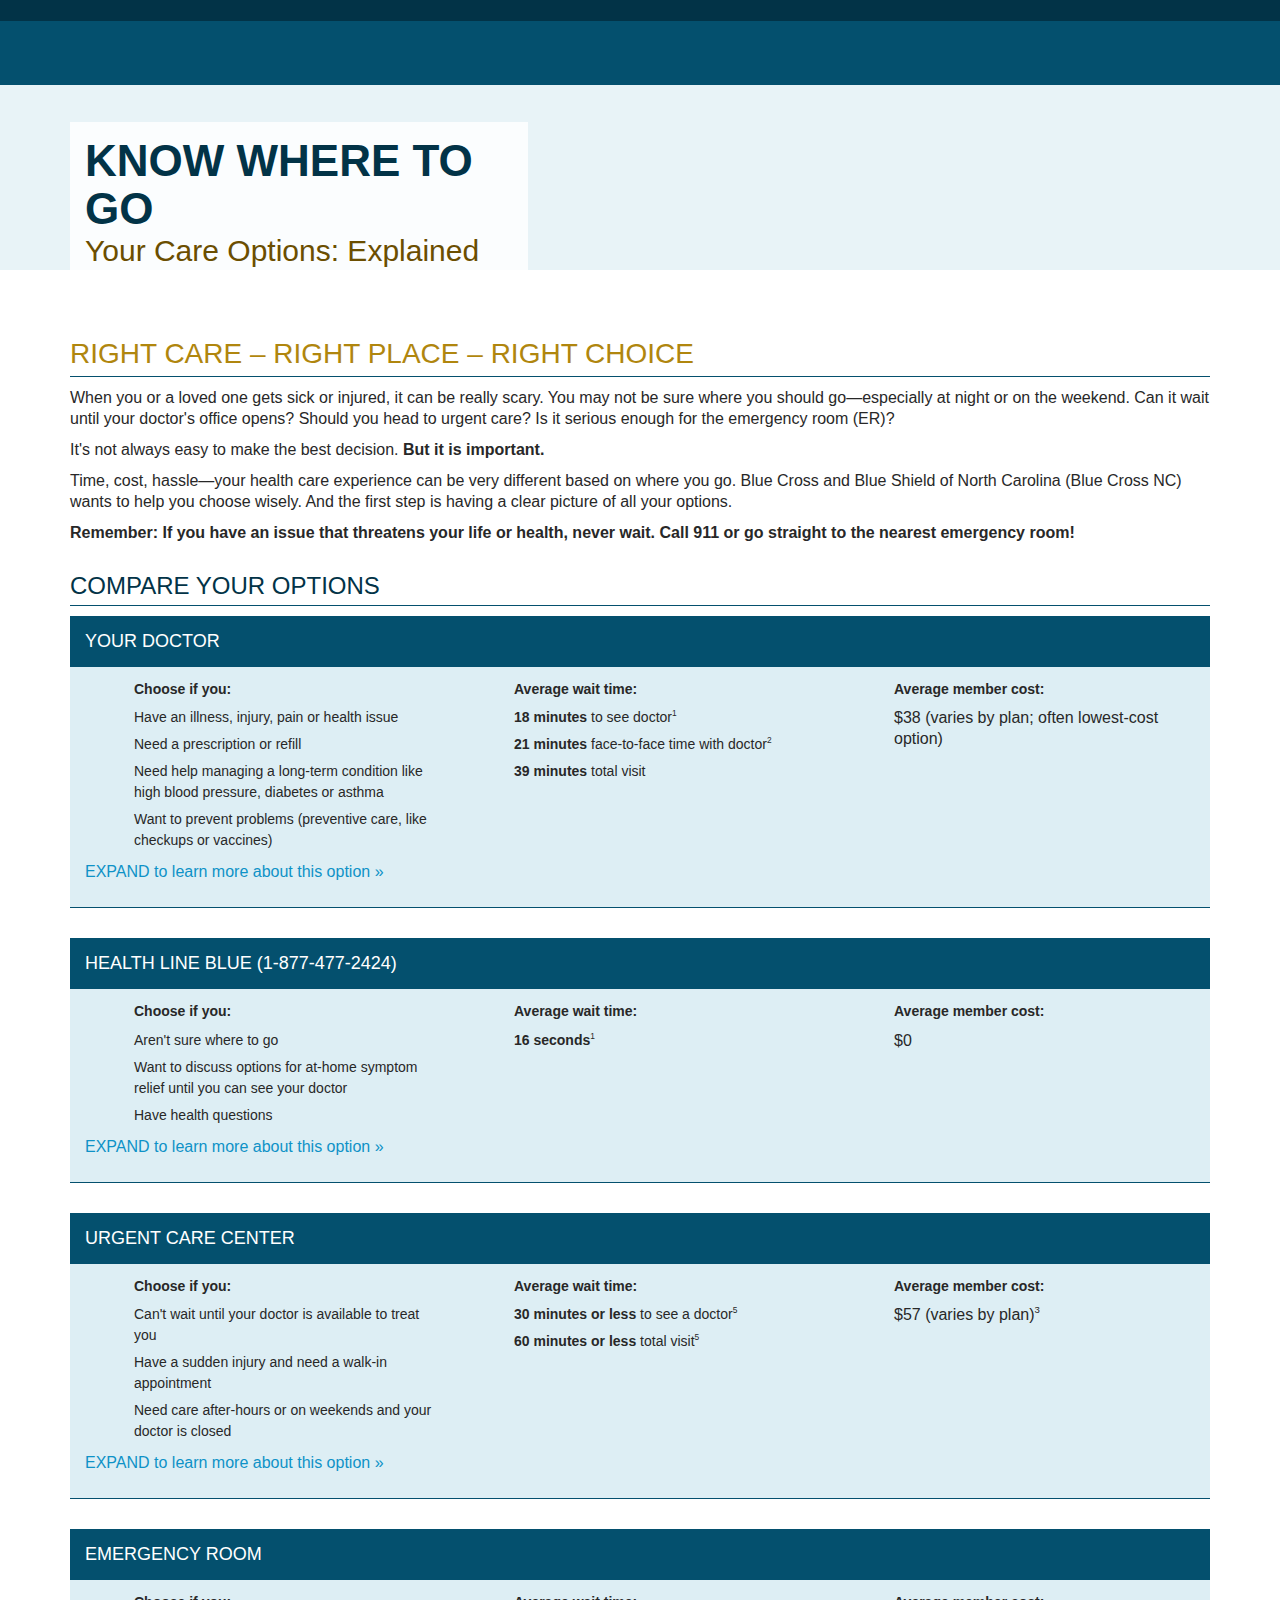
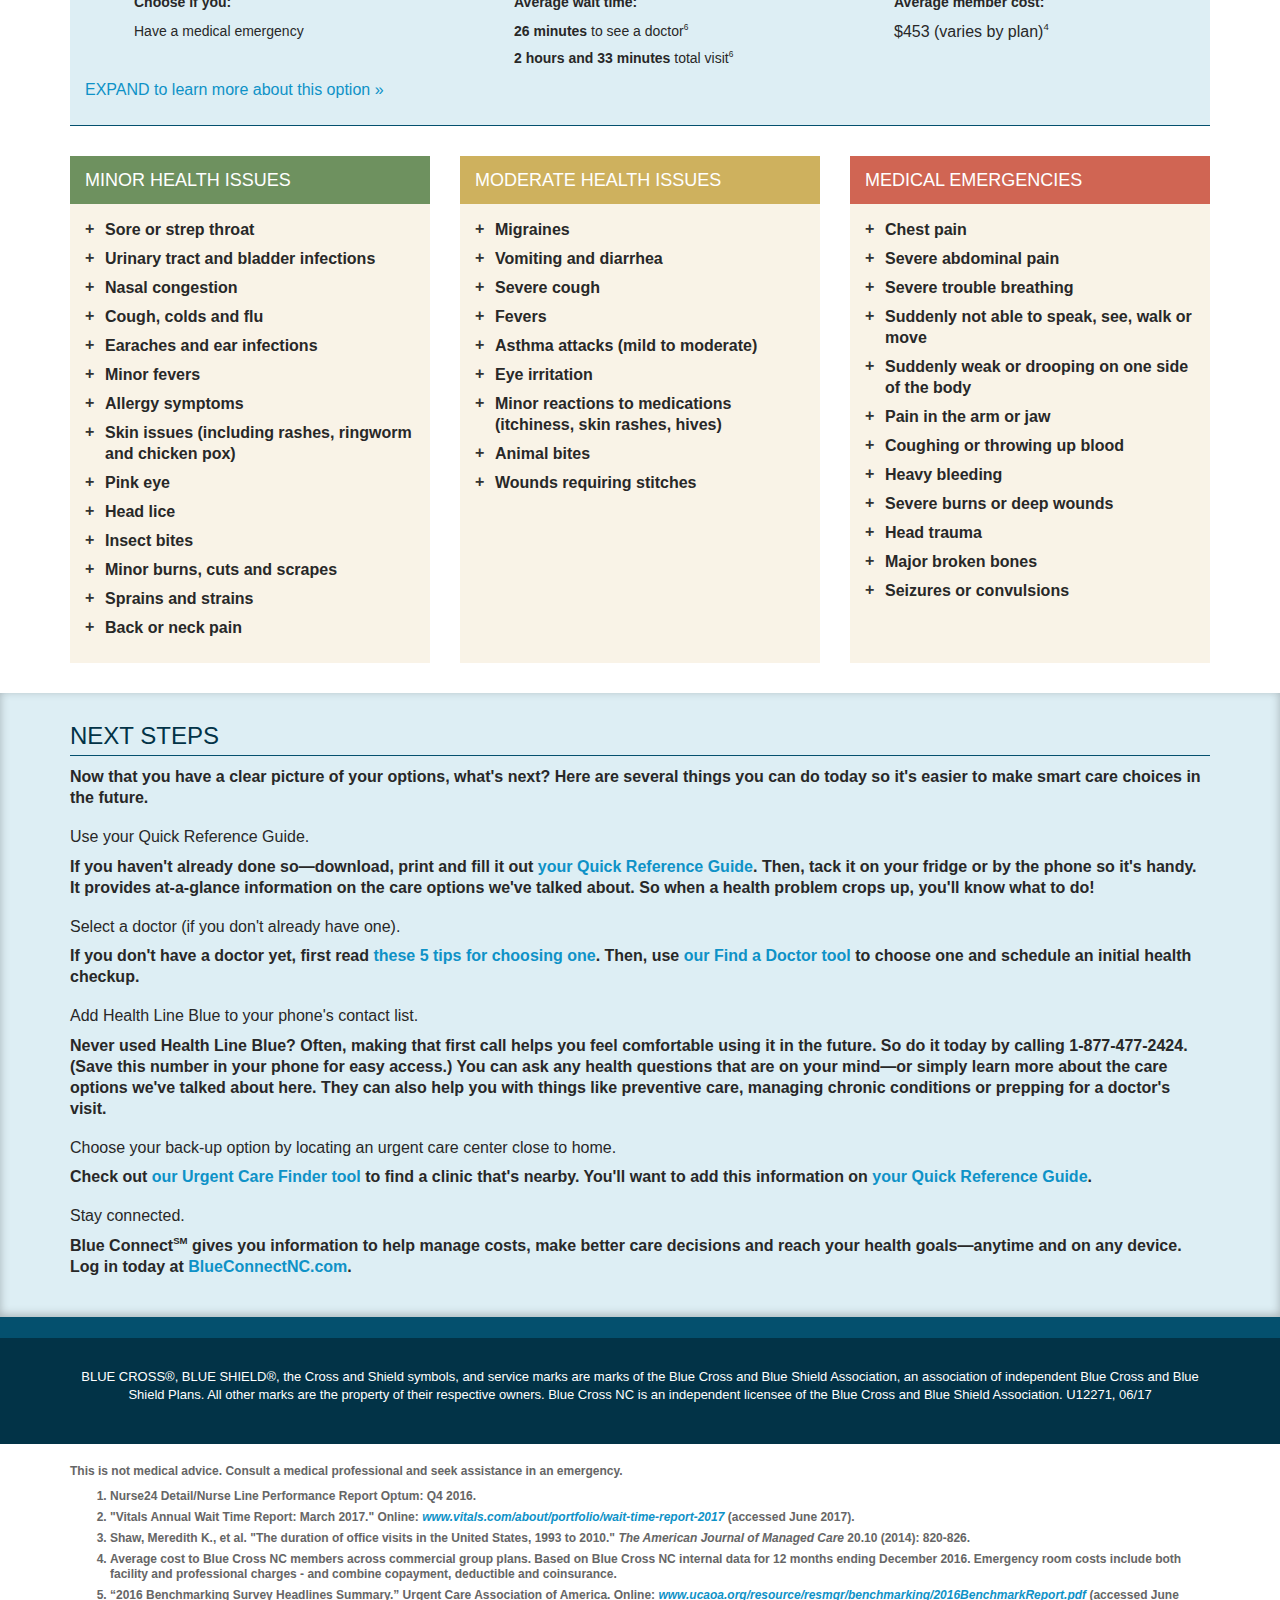
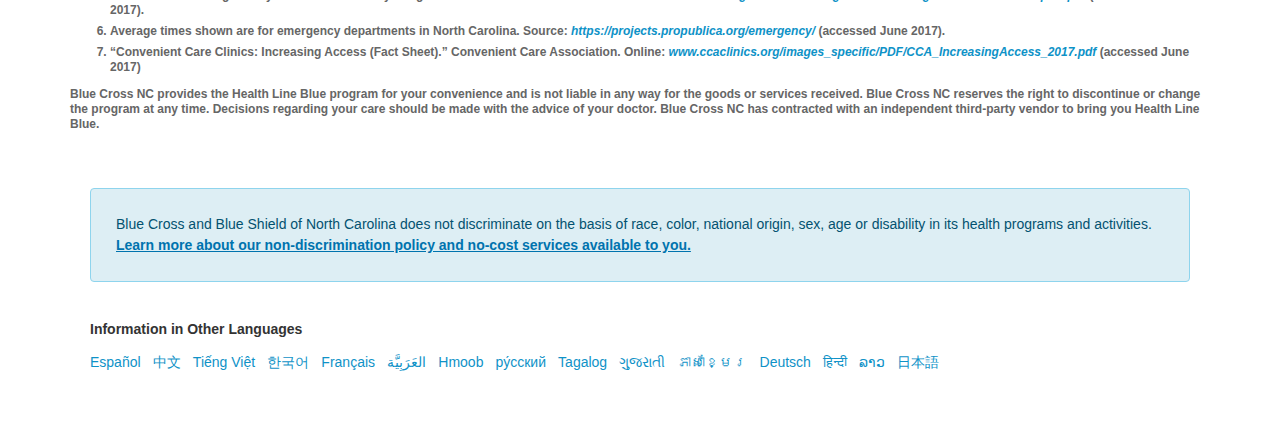
==== commit f3a91acc: "progress" ====
--- a/Updated-index (2).htm
+++ b/Updated-index (2).htm
@@ -86,6 +86,84 @@
           <hr>
         </div>
 
+        <!-- Your Doctor -->
+        <div class="row">
+          <div class="col-xs-12">
+            <article class="care-option">
+              <div class="care-option-title bg-blue-medium">
+                <h2>Your Doctor</h2>
+              </div>
+
+              <div class="care-option-intro">
+                <div class="row">
+                  <div class="col-sm-4 icon icon-stethoscope">
+                    <h3 class="h3 univers condensed bold">Choose if you:</h3>
+                    <ul>
+                      <li>Have an illness, injury, pain or health issue</li>
+                      <li>Need a prescription or refill</li>
+                      <li>Need help managing a long-term condition like high blood pressure, diabetes or asthma</li>
+                      <li>Want to prevent problems (preventive care, like checkups or vaccines)</li>
+                    </ul>
+                  </div>
+                  <div class="col-sm-4 icon icon-clock">
+                    <h3 class="h3 univers condensed bold">Average wait time:</h3>
+                    <ul>
+                      <li><strong>18 minutes</strong> to see doctor<sup class="sm">1</sup></li>
+                      <li><strong>21 minutes</strong> face-to-face time with doctor<sup class="sm">2</sup></li>
+                      <li><strong>39 minutes</strong> total visit</li>
+                  </div>
+                  <div class="col-sm-4 icon icon-cost">
+                    <h3 class="h3 univers condensed bold">Average member cost:</h3>
+                    <p>$38 (varies by plan; often lowest-cost option)</p>
+                  </div>
+                </div>
+                <p class="expand-collapse-button">
+                  <a role="button" data-toggle="collapse" href="#option-dr" aria-exanded="false" aria-controls="option-dr" class="collapsed">
+                    <span class="collapse-show"><strong>Expand</strong> to learn more about this option &raquo;</span>
+                    <span class="collapse-hide">View Less &raquo;</span>
+                  </a>
+                </p>
+              </div>
+
+              <div class="care-option-content collapse" role="tabpanel" id="option-dr">
+                <div class="callout bg-white pull-right col-sm-4">
+                  <h4>Good choice for:</h4>
+                  <ul class="list">
+                    <li>Preventive care</li>
+                    <li><a href="#minor-health-issues">Minor health issues</a></li>
+                    <li><a href="#moderate-health-issues">Moderate health issues</a></li>
+                  </ul>
+                </div>
+
+                <p>Think of your doctor as your medical &ldquo;home&rdquo;&mdash;or the quarterback of your entire health care team. It's who you should go to for most medical needs, such as preventive care, regular screenings or tests, and illnesses or
+                  injuries. It's also the person you talk to about your health questions and concerns.</p>
+
+                <p>Don't have a doctor yet? <a href="http://blog.bcbsnc.com/2015/03/five-tips-for-choosing-a-new-primary-care-physician/" target="_blank">Here are 5 tips for choosing one</a>. Then, use our <a href="http://www.bcbsnc.com/content/providersearch/index.htm"
+                      target="_blank">Find a Doctor tool</a> to research your options.</p>
+                <p>Finally, fill in your doctor's information on the Quick Reference Guide so it's always handy.</p>
+
+                <h2 class="h4 text-blue-medium">What to expect</h2>
+                <p>On average, people spend 18 minutes<sup class="sm">1</sup> waiting to see their doctor&mdash;then get about 21 minutes<sup class="sm">2</sup> in face-to-face time. So, the typical doctor's visit takes only 39 minutes in total. That means
+                  you'll save a lot of time compared to a trip to the ER. And it's even quicker than most urgent care centers.</p>
+                <p>The cost of a doctor visit depends on your specific health plan. But it's much less than a visit to the ER, where the average member cost is $453.<sup class="sm">3</sup> And the copay or coinsurance for a doctor visit is often less
+                  than what you'd pay at an urgent care clinic, too. </p>
+                <p>All in all, you'll save the most time and money by going to your doctor for any health care need that isn't a true emergency!</p>
+
+                <h2 class="h4 text-blue-medium">A relationship that's important for your health</h2>
+                <p>Some people have seen the same doctor for decades. But even if you're just starting to see a doctor, the relationship is still an important one to build up. Here's why:</p>
+                <ul class="list">
+                  <li><strong>They get to know you:</strong> Your doctor gets to know your health, so they're able to provide you with the best overall care. They also are key to managing any long-term health conditions&mdash;or lowering your chance of getting
+                    them in the first place.</li>
+                  <li><strong>You save time:</strong> When you have a health history with a doctor, it saves you time and cuts down on paperwork. Plus, visits are usually much quicker than at the ER or urgent care. And many doctors offer walk-in and same-day
+                    appointments&mdash;as well as weekend hours and after-hours phone lines. </li>
+                  <li><strong>You save money:</strong> Seeing your doctor usually means lower copays or costs compared to other care options. Over time, getting regular care from you doctor helps prevent costly health problems in the future, and can
+                    keep you out of the hospital.</li>
+                </ul>
+              </div>
+            </article>
+          </div>
+        </div>
+        
         <!-- Health Line Blue -->
         <div class="row">
           <div class="col-xs-12">
@@ -152,84 +230,6 @@
           </div>
         </div>
 
-        <!-- Your Doctor -->
-        <div class="row">
-          <div class="col-xs-12">
-            <article class="care-option">
-              <div class="care-option-title bg-blue-medium">
-                <h2>Your Doctor</h2>
-              </div>
-
-              <div class="care-option-intro">
-                <div class="row">
-                  <div class="col-sm-4 icon icon-stethoscope">
-                    <h3 class="h3 univers condensed bold">Choose if you:</h3>
-                    <ul>
-                      <li>Have an illness, injury, pain or health issue</li>
-                      <li>Need a prescription or refill</li>
-                      <li>Need help managing a long-term condition like high blood pressure, diabetes or asthma</li>
-                      <li>Want to prevent problems (preventive care, like checkups or vaccines)</li>
-                    </ul>
-                  </div>
-                  <div class="col-sm-4 icon icon-clock">
-                    <h3 class="h3 univers condensed bold">Average wait time:</h3>
-                    <ul>
-                      <li><strong>18 minutes</strong> to see doctor<sup class="sm">1</sup></li>
-                      <li><strong>21 minutes</strong> face-to-face time with doctor<sup class="sm">2</sup></li>
-                      <li><strong>39 minutes</strong> total visit</li>
-                  </div>
-                  <div class="col-sm-4 icon icon-cost">
-                    <h3 class="h3 univers condensed bold">Average member cost:</h3>
-                    <p>$38 (varies by plan; often lowest-cost option)</p>
-                  </div>
-                </div>
-                <p class="expand-collapse-button">
-                  <a role="button" data-toggle="collapse" href="#option-dr" aria-exanded="false" aria-controls="option-dr" class="collapsed">
-                    <span class="collapse-show"><strong>Expand</strong> to learn more about this option &raquo;</span>
-                    <span class="collapse-hide">View Less &raquo;</span>
-                  </a>
-                </p>
-              </div>
-
-              <div class="care-option-content collapse" role="tabpanel" id="option-dr">
-                <div class="callout bg-white pull-right col-sm-4">
-                  <h4>Good choice for:</h4>
-                  <ul class="list">
-                    <li>Preventive care</li>
-                    <li><a href="#minor-health-issues">Minor health issues</a></li>
-                    <li><a href="#moderate-health-issues">Moderate health issues</a></li>
-                  </ul>
-                </div>
-
-                <p>Think of your doctor as your medical &ldquo;home&rdquo;&mdash;or the quarterback of your entire health care team. It's who you should go to for most medical needs, such as preventive care, regular screenings or tests, and illnesses or
-                  injuries. It's also the person you talk to about your health questions and concerns.</p>
-
-                <p>Don't have a doctor yet? <a href="http://blog.bcbsnc.com/2015/03/five-tips-for-choosing-a-new-primary-care-physician/" target="_blank">Here are 5 tips for choosing one</a>. Then, use our <a href="http://www.bcbsnc.com/content/providersearch/index.htm"
-                      target="_blank">Find a Doctor tool</a> to research your options.</p>
-                <p>Finally, fill in your doctor's information on the Quick Reference Guide so it's always handy.</p>
-
-                <h2 class="h4 text-blue-medium">What to expect</h2>
-                <p>On average, people spend 18 minutes<sup class="sm">1</sup> waiting to see their doctor&mdash;then get about 21 minutes<sup class="sm">2</sup> in face-to-face time. So, the typical doctor's visit takes only 39 minutes in total. That means
-                  you'll save a lot of time compared to a trip to the ER. And it's even quicker than most urgent care centers.</p>
-                <p>The cost of a doctor visit depends on your specific health plan. But it's much less than a visit to the ER, where the average member cost is $453.<sup class="sm">3</sup> And the copay or coinsurance for a doctor visit is often less
-                  than what you'd pay at an urgent care clinic, too. </p>
-                <p>All in all, you'll save the most time and money by going to your doctor for any health care need that isn't a true emergency!</p>
-
-                <h2 class="h4 text-blue-medium">A relationship that's important for your health</h2>
-                <p>Some people have seen the same doctor for decades. But even if you're just starting to see a doctor, the relationship is still an important one to build up. Here's why:</p>
-                <ul class="list">
-                  <li><strong>They get to know you:</strong> Your doctor gets to know your health, so they're able to provide you with the best overall care. They also are key to managing any long-term health conditions&mdash;or lowering your chance of getting
-                    them in the first place.</li>
-                  <li><strong>You save time:</strong> When you have a health history with a doctor, it saves you time and cuts down on paperwork. Plus, visits are usually much quicker than at the ER or urgent care. And many doctors offer walk-in and same-day
-                    appointments&mdash;as well as weekend hours and after-hours phone lines. </li>
-                  <li><strong>You save money:</strong> Seeing your doctor usually means lower copays or costs compared to other care options. Over time, getting regular care from you doctor helps prevent costly health problems in the future, and can
-                    keep you out of the hospital.</li>
-                </ul>
-              </div>
-            </article>
-          </div>
-        </div>
-
         <!-- Urgent Care Center -->
         <div class="row">
           <div class="col-xs-12">
@@ -294,7 +294,7 @@
                   compared to the emergency room, where the average member will pay nearly 8 times that amount!<sup class="sm">3</sup></p>
 
 
-                <h2 class="h4">Convenience care centers or retail clinics</h2>
+                <h2 class="h4 text-blue-medium">Convenience care centers or retail clinics</h2>
                 <p>For minor health issues, convenience care centers are another back-up option. These are walk-in clinics with extended hours, where you can get basic care from a nurse practitioner. Some are even housed within retail stores, making them a quick and easy spot to get your yearly flu shot. They can treat
                   common illnesses like sinus infections, colds, flu, allergies, urinary tract infections or sore throats.</p>
                 <p>As the name implies, these clinics are convenient. Because the health problems are minor, a typical visit takes just 45 minutes.<sup class="sm">1,2</sup> And the average Blue Cross NC member cost is only 13.<sup class="sm">3</sup></p>
@@ -363,7 +363,7 @@
                   care!
                 </p>
 
-                <h2 class="h4">Emergency care vs. your doctor's care</h2>
+                <h2 class="h4 text-blue-medium">Emergency care vs. your doctor's care</h2>
                 <p>Some people think they'll get the best health care at the ER. But the truth is that for issues that aren't life-threatening or very severe, you'll get the best care at your doctor. Here's why:</p>
                 <ul class="list">
                   <li><strong>The ER's job is to make sure you survive:</strong> They measure success by whether you walk out the door. So their goal is to figure out what you DON'T have by ruling out life-threatening conditions. When you go in for a non-emergency,
@@ -455,23 +455,23 @@
             <h1 class="h1">Next Steps</h1>
             <p>Now that you have a clear picture of your options, what's next? Here are several things you can do today so it's easier to make smart care choices in the future.</p>
 
-            <h2 class="h2">1) Select a doctor (if you don't already have one).</h2>
+            <h2 class="h2">Use your Quick Reference Guide.</h2>
+            <p>If you haven't already done so&mdash;download, print and fill it out <a href="/assets/campaigns/public/u12242a_er_utilization_quick_reference_guide.pdf" target="_blank">your Quick Reference Guide</a>. Then, tack it on your fridge or by the
+              phone so it's handy. It provides at-a-glance information on the care options we've talked about. So when a health problem crops up, you'll know what to do!</p>
+            
+            <h2 class="h2">Select a doctor (if you don't already have one).</h2>
             <p>If you don't have a doctor yet, first read <a href="http://blog.bcbsnc.com/2015/03/five-tips-for-choosing-a-new-primary-care-physician/" target="_blank">these 5 tips for choosing one</a>. Then, use <a href="http://www.bcbsnc.com/content/providersearch/index.htm"
                   target="_blank">our Find a Doctor tool</a> to choose one and schedule an initial health checkup.</p>
 
-            <h2 class="h2">2) Add Health Line Blue to your phone's contact list.</h2>
+            <h2 class="h2">Add Health Line Blue to your phone's contact list.</h2>
             <p>Never used Health Line Blue? Often, making that first call helps you feel comfortable using it in the future. So do it today by calling 1-877-477-2424. (Save this number in your phone for easy access.) You can ask any health questions that
               are on your mind&mdash;or simply learn more about the care options we've talked about here. They can also help you with things like preventive care, managing chronic conditions or prepping for a doctor's visit.</p>
-
-            <h2 class="h2">3) Use your Quick Reference Guide.</h2>
-            <p>If you haven't already done so&mdash;download, print and fill it out <a href="/assets/campaigns/public/u12242a_er_utilization_quick_reference_guide.pdf" target="_blank">your Quick Reference Guide</a>. Then, tack it on your fridge or by the
-              phone so it's handy. It provides at-a-glance information on the care options we've talked about. So when a health problem crops up, you'll know what to do!</p>
-
-            <h2 class="h2">4) Choose your back-up option by locating an urgent care center close to home.</h2>
+            
+            <h2 class="h2">Choose your back-up option by locating an urgent care center close to home.</h2>
             <p>Check out <a href="https://healthnav.bcbsnc.com/facility?search_specialty_id=204&ci=DFT&geo_location=gps" target="_blank">our Urgent Care Finder tool</a> to find a clinic that's nearby. You'll want to add this information on <a href="/assets/campaigns/public/u12242a_er_utilization_quick_reference_guide.pdf"
                   target="_blank">your Quick Reference Guide</a>.</p>
 
-            <h2 class="h2">5) Stay connected.</h2>
+            <h2 class="h2">Stay connected.</h2>
             <p>Blue Connect<sup class="sm">SM</sup> gives you information to help manage costs, make better care decisions and reach your health goals&mdash;anytime and on any device. Log in today at <a href="http://blueconnectnc.com" target="_blank">BlueConnectNC.com</a>.</p>
           </div>
         </div>
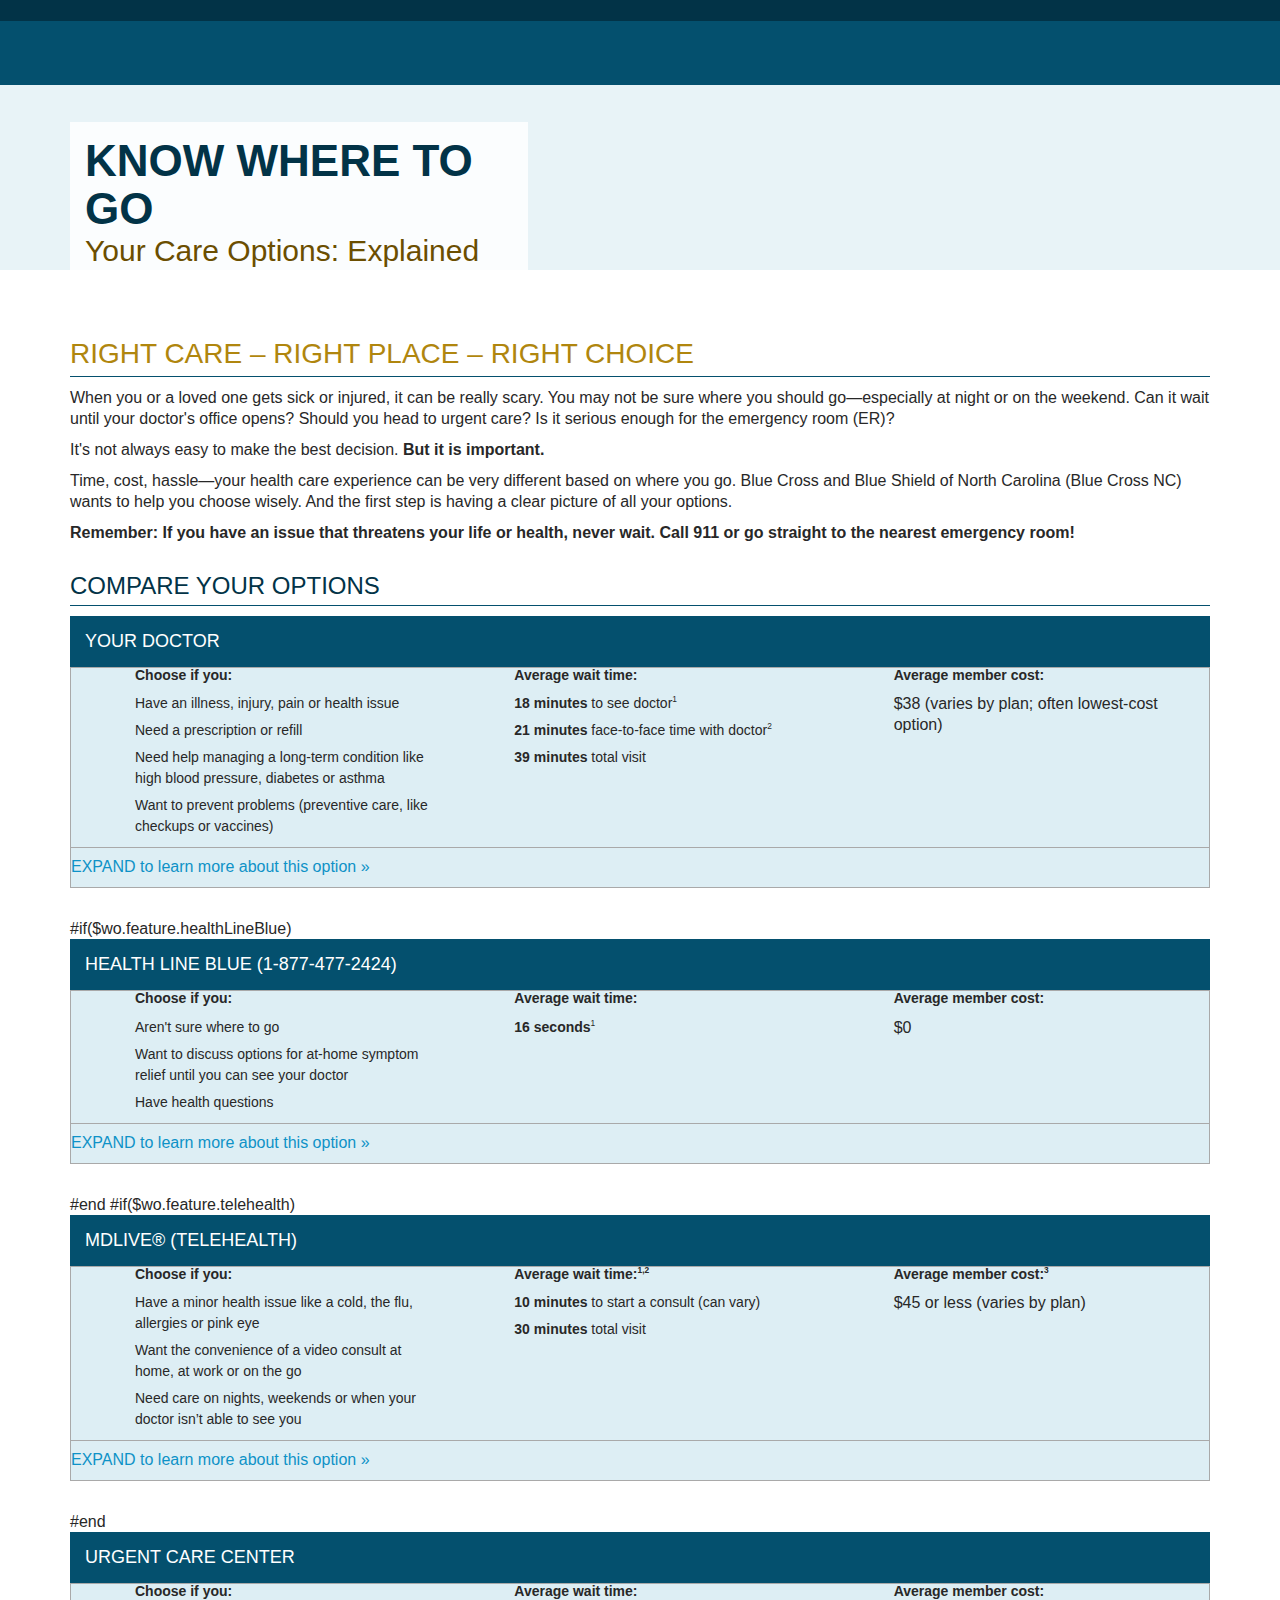
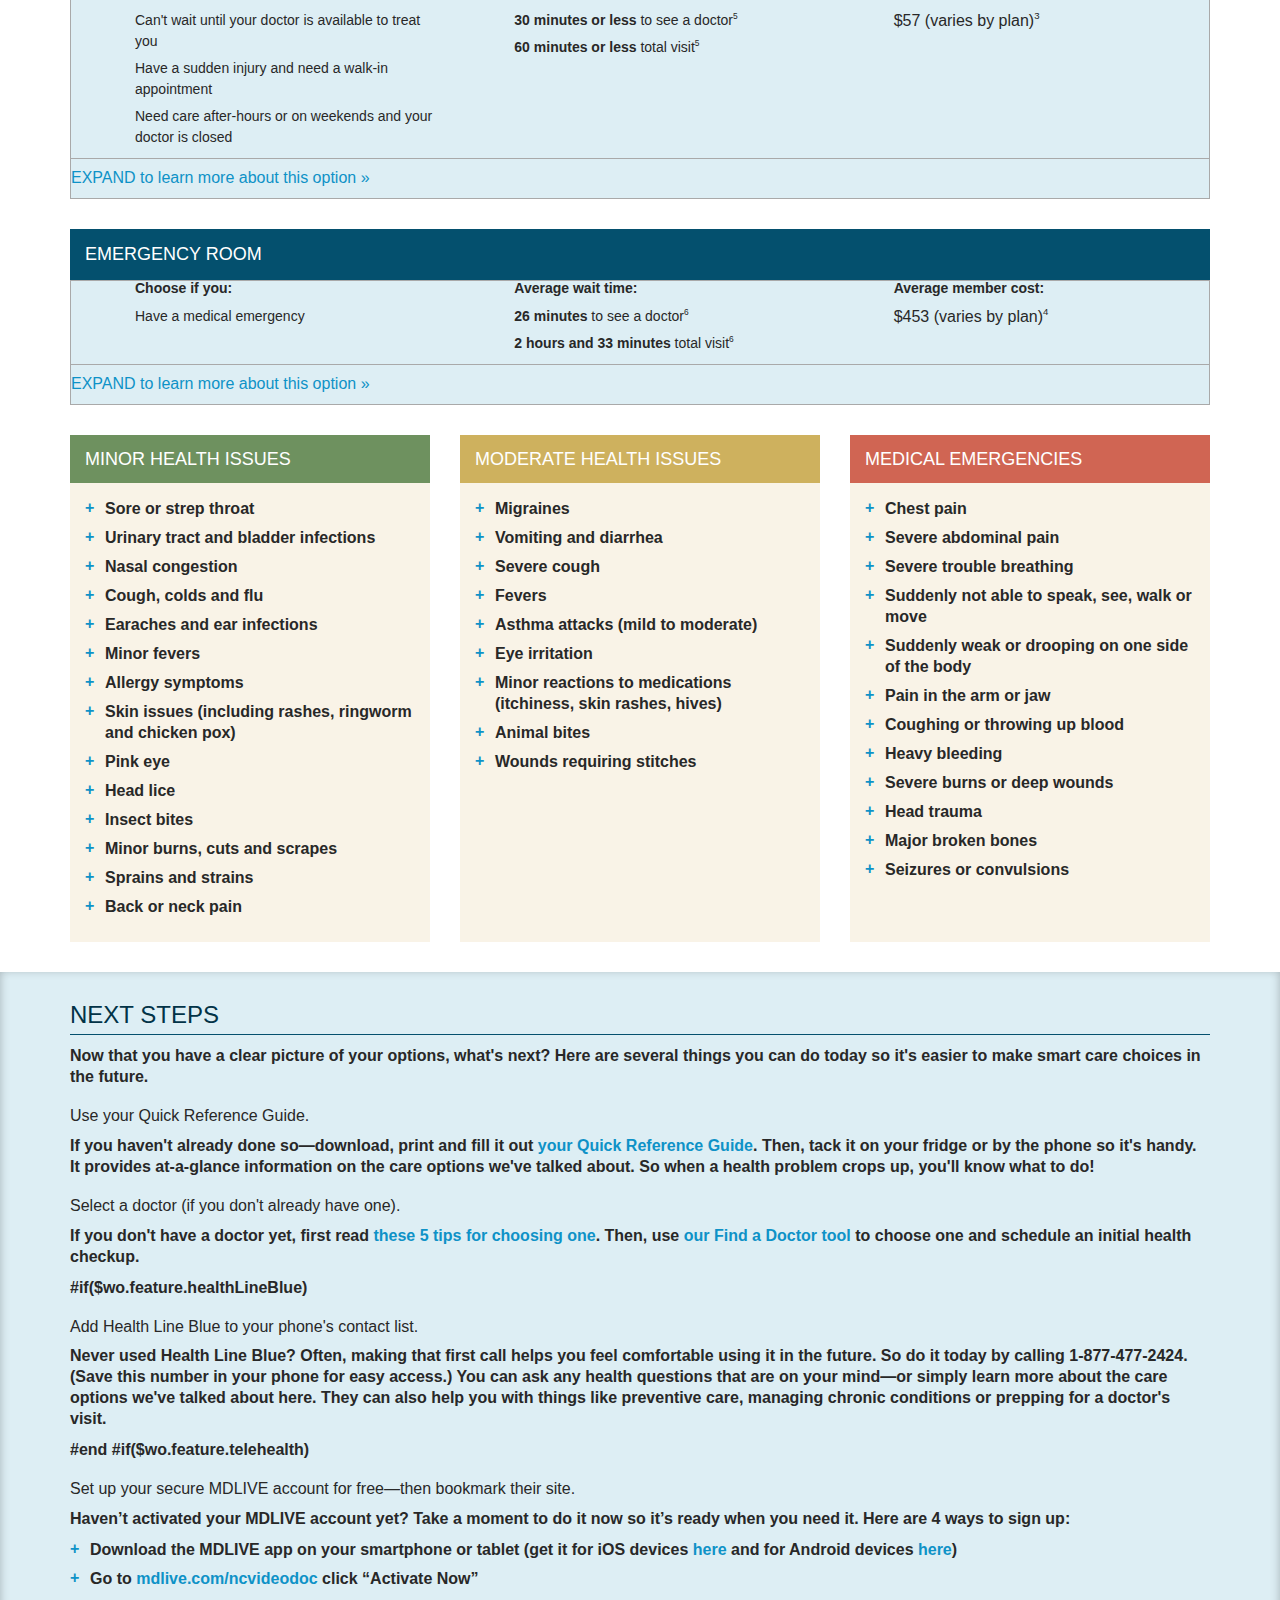
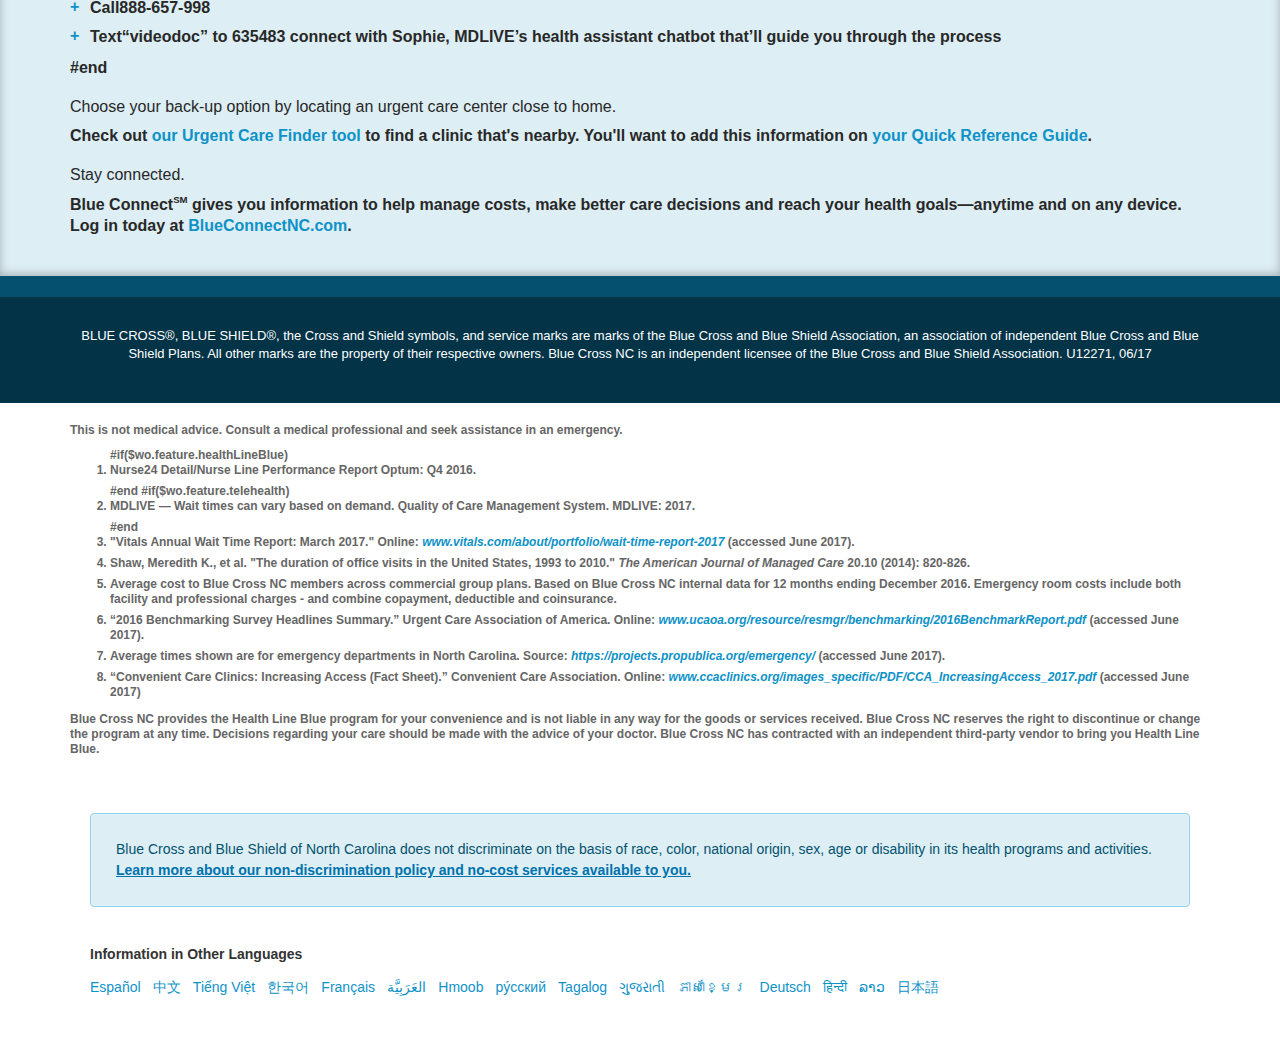
==== commit 6f0814bd: "progress on styling and logic" ====
--- a/Updated-index (2).htm
+++ b/Updated-index (2).htm
@@ -95,15 +95,18 @@
               </div>
 
               <div class="care-option-intro">
-                <div class="row">
+                <div class="row care-option-intro-content">
                   <div class="col-sm-4 icon icon-stethoscope">
-                    <h3 class="h3 univers condensed bold">Choose if you:</h3>
-                    <ul>
-                      <li>Have an illness, injury, pain or health issue</li>
-                      <li>Need a prescription or refill</li>
-                      <li>Need help managing a long-term condition like high blood pressure, diabetes or asthma</li>
-                      <li>Want to prevent problems (preventive care, like checkups or vaccines)</li>
-                    </ul>
+                    <!-- <div class="grey-border-left"></div> -->
+                    <div class="intro-content">
+                      <h3 class="h3 univers condensed bold">Choose if you:</h3>
+                      <ul>
+                        <li>Have an illness, injury, pain or health issue</li>
+                        <li>Need a prescription or refill</li>
+                        <li>Need help managing a long-term condition like high blood pressure, diabetes or asthma</li>
+                        <li>Want to prevent problems (preventive care, like checkups or vaccines)</li>
+                      </ul>
+                    </div>
                   </div>
                   <div class="col-sm-4 icon icon-clock">
                     <h3 class="h3 univers condensed bold">Average wait time:</h3>
@@ -164,72 +167,156 @@
           </div>
         </div>
         
-        <!-- Health Line Blue -->
-        <div class="row">
-          <div class="col-xs-12">
-            <article class="care-option">
-              <div class="care-option-title">
-                <h2>Health Line Blue (1-877-477-2424)</h2>
-              </div>
-
-              <div class="care-option-intro">
-                <div class="row">
-                  <div class="col-sm-4 icon icon-stethoscope">
-                    <h3 class="h3 univers condensed bold">Choose if you:</h3>
-                    <ul>
-                      <li>Aren't sure where to go</li>
-                      <li>Want to discuss options for at-home symptom relief until you can see your doctor</li>
-                      <li>Have health questions</li>
+        #if($wo.feature.healthLineBlue)
+          <!-- Health Line Blue -->
+          <div class="row">
+            <div class="col-xs-12">
+              <article class="care-option">
+                <div class="care-option-title">
+                  <h2>Health Line Blue (1-877-477-2424)</h2>
+                </div>
+
+                <div class="care-option-intro">
+                  <div class="row care-option-intro-content">
+                    <div class="col-sm-4 icon icon-stethoscope">
+                      <h3 class="h3 univers condensed bold">Choose if you:</h3>
+                      <ul>
+                        <li>Aren't sure where to go</li>
+                        <li>Want to discuss options for at-home symptom relief until you can see your doctor</li>
+                        <li>Have health questions</li>
+                      </ul>
+                    </div>
+                    <div class="col-sm-4 icon icon-clock">
+                      <h3 class="h3 univers condensed bold">Average wait time:</h3>
+                      <ul>
+                        <li><strong>16 seconds</strong><sup class="sm">1</sup></li>
+                      </ul>
+                    </div>
+                    <div class="col-sm-4 icon icon-cost">
+                      <h3 class="h3 univers condensed bold">Average member cost:</h3>
+                      <p>$0</p>
+                    </div>
+                  </div>
+                  
+                  <p class="expand-collapse-button">
+                    <a role="button" data-toggle="collapse" href="#option-hlb" aria-exanded="false" aria-controls="option-hlb" class="collapsed">
+                      <span class="collapse-show"><strong>Expand</strong> to learn more about this option &raquo;</span>
+                      <span class="collapse-hide">View Less &raquo;</span>
+                    </a>
+                  </p>
+                </div>
+
+                <div class="care-option-content collapse" role="tabpanel" id="option-hlb">
+                  <div class="callout bg-white pull-right col-sm-4">
+                    <h4 class="h4">Good choice for:</h4>
+                    <ul class="list">
+                      <li><a href="#minor-health-issues">Minor health issues</a></li>
+                      <li><a href="#moderate-health-issues">Moderate health issues</a></li>
                     </ul>
                   </div>
-                  <div class="col-sm-4 icon icon-clock">
-                    <h3 class="h3 univers condensed bold">Average wait time:</h3>
-                    <ul>
-                      <li><strong>16 seconds</strong><sup class="sm">1</sup></li>
+
+                  <p>You can talk to a nurse anytime&mdash;day or night&mdash; by calling Health Line Blue. They'll help you decide the best place to get care based on your symptoms. They can also help you treat your issue at home or
+                    ease your symptoms until you can get in to see your doctor.</p>
+
+                  <p><strong>Just call 1-877-477-2424 (toll-free).</strong> We've included Health Line Blue on your <a href="/assets/campaigns/public/u12242a_er_utilization_quick_reference_guide.pdf" target="_blank">Quick Reference Guide</a> so you'll have
+                    their number close by. Save it in your phone, too. You'll also find the nurse support line listed on your member ID card, your benefit booklet, Blue Cross NC’s mobile app and the Blue Connect member site.</p>
+                  <h2 class="h4 text-blue-medium">What to expect</h2>
+                  <p>You'll connect with a nurse quickly to talk through your options. And best of all, Health Line Blue is free!</p>
+                  <h2 class="h4 text-blue-medium">Experts on-call for you&mdash;24 hours a day, 7 days a week</h2>
+                  <p>Health Line Blue is also a great resource for many things beyond just finding care. Make them your first call when you want to:</p>
+                  <ul class="list">
+                    <li><strong>Get quick answers:</strong> Find out what your symptoms may mean; learn how to treat injuries or illnesses at home; ask about things you don't understand after a doctor's visit</li>
+                    <li><strong>Check treatments:</strong> Understand your medications; get support when making decisions on tests or other procedures; learn about other treatment options that may be available</li>
+                    <li><strong>Feel your best:</strong> Learn more about managing chronic conditions, like high blood pressure, diabetes or asthma; ask questions about your medications; prep for an upcoming doctor's visit</li>
+                  </ul>
+                </div>
+              </article>
+            </div>
+          </div>
+        #end
+
+        #if($wo.feature.telehealth)
+          <!-- MDLIVE® (TELEHEALTH) -->
+          <div class="row">
+              <div class="col-xs-12">
+                <article class="care-option">
+                  <div class="care-option-title">
+                    <h2>MDLIVE® (TELEHEALTH)</h2>
+                  </div>
+    
+                  <div class="care-option-intro">
+                    <div class="row care-option-intro-content">
+                      <div class="col-sm-4 icon icon-stethoscope">
+                        <h3 class="h3 univers condensed bold">Choose if you:</h3>
+                        <ul>
+                          <li>Have a minor health issue like a cold, the flu, allergies or pink eye</li>
+                          <li>Want the convenience of a video consult at home, at work or on the go</li>
+                          <li>Need care on nights, weekends or when your doctor isn’t able to see you</li>
+                        </ul>
+                      </div>
+                      <div class="col-sm-4 icon icon-clock">
+                        <h3 class="h3 univers condensed bold">Average wait time:<sup class="sm">1,2</sup></h3>
+                        <ul>
+                          <li><strong>10 minutes</strong> to start a consult (can vary)</li>
+                          <li><strong>30 minutes</strong> total visit</li>
+                        </ul>
+                      </div>
+                      <div class="col-sm-4 icon icon-cost">
+                        <h3 class="h3 univers condensed bold">Average member cost:<sup class="sm">3</sup></h3>
+                        <p>$45 or less (varies by plan)</p>
+                      </div>
+                    </div>
+                    
+                    <p class="expand-collapse-button">
+                      <a role="button" data-toggle="collapse" href="#option-telehealth-mdlive" aria-exanded="false" aria-controls="option-telehealth-mdlive" class="collapsed">
+                        <span class="collapse-show"><strong>Expand</strong> to learn more about this option &raquo;</span>
+                        <span class="collapse-hide">View Less &raquo;</span>
+                      </a>
+                    </p>
+                  </div>
+    
+                  <div class="care-option-content collapse" role="tabpanel" id="option-telehealth-mdlive">
+                    <div class="callout bg-white pull-right col-sm-4">
+                      <h4 class="h4">Good choice for:</h4>
+                      <ul class="list">
+                        <li><a href="#minor-health-issues">Minor health issues</a></li>
+                      </ul>
+                    </div>
+    
+                    <p>
+                      Telehealth from MDLIVE is a good care option for minor health issues when you can’t see your doctor. 
+                      Start a video consult with a board-certified doctorin just minutes using your smartphone, tablet or PC. 
+                      It’s available 24 hours a day, seven days a week—even on holidays.<a href="#">Watch this video to see how it works</a>.</p>
+    
+                    <p>
+                        Sunburn at the beach? Stomach bug on Thanksgiving? In a rural area with no doctors nearby? 
+                        Think you’ve got the flu but don’t feel up to driving to your doctor’s office? 
+                        These are just a few of the reasons people use telehealth. 
+                        If you haven’t tried it yet, we explain how to get started the “Next Steps” section at the bottom of this page.
+                    </p>
+                    <h2 class="h4 text-blue-medium">What to expect</h2>
+                    <p>
+                        Telehealth is often more convenient and cost effective than going to urgent care.
+                        While wait times can vary based on demand, the average is 10 minutes.<sup class="sm">1</sup>
+                        The consult itself generally lasts 10 to 30 minutes.<sup class="sm">2</sup>
+                        And you’ll pay for each video consult the same as an office visit with your primary care doctor.<sup class="sm">3</sup> That means:
+                    </p>
+                    <ul class="list">
+                      <li><strong>If your plan has a copay: </strong>pay the usual copay for a doctor’s visit. </li>
+                      <li><strong>If your plan has a deductible and coinsurance: </strong>You’ll pay no more than $45. (After meeting your deductible, you’ll pay your coinsurance portion of the $45.)</li>
                     </ul>
-                  </div>
-                  <div class="col-sm-4 icon icon-cost">
-                    <h3 class="h3 univers condensed bold">Average member cost:</h3>
-                    <p>$0</p>
-                  </div>
-                </div>
-                
-                <p class="expand-collapse-button">
-                  <a role="button" data-toggle="collapse" href="#option-hlb" aria-exanded="false" aria-controls="option-hlb" class="collapsed">
-                    <span class="collapse-show"><strong>Expand</strong> to learn more about this option &raquo;</span>
-                    <span class="collapse-hide">View Less &raquo;</span>
-                  </a>
-                </p>
-              </div>
-
-              <div class="care-option-content collapse" role="tabpanel" id="option-hlb">
-                <div class="callout bg-white pull-right col-sm-4">
-                  <h4 class="h4">Good choice for:</h4>
-                  <ul class="list">
-                    <li><a href="#minor-health-issues">Minor health issues</a></li>
-                    <li><a href="#moderate-health-issues">Moderate health issues</a></li>
-                  </ul>
-                </div>
-
-                <p>You can talk to a nurse anytime&mdash;day or night&mdash; by calling Health Line Blue. They'll help you decide the best place to get care based on your symptoms. They can also help you treat your issue at home or
-                  ease your symptoms until you can get in to see your doctor.</p>
-
-                <p><strong>Just call 1-877-477-2424 (toll-free).</strong> We've included Health Line Blue on your <a href="/assets/campaigns/public/u12242a_er_utilization_quick_reference_guide.pdf" target="_blank">Quick Reference Guide</a> so you'll have
-                  their number close by. Save it in your phone, too. You'll also find the nurse support line listed on your member ID card, your benefit booklet, Blue Cross NC’s mobile app and the Blue Connect member site.</p>
-                <h2 class="h4 text-blue-medium">What to expect</h2>
-                <p>You'll connect with a nurse quickly to talk through your options. And best of all, Health Line Blue is free!</p>
-                <h2 class="h4 text-blue-medium">Experts on-call for you&mdash;24 hours a day, 7 days a week</h2>
-                <p>Health Line Blue is also a great resource for many things beyond just finding care. Make them your first call when you want to:</p>
-                <ul class="list">
-                  <li><strong>Get quick answers:</strong> Find out what your symptoms may mean; learn how to treat injuries or illnesses at home; ask about things you don't understand after a doctor's visit</li>
-                  <li><strong>Check treatments:</strong> Understand your medications; get support when making decisions on tests or other procedures; learn about other treatment options that may be available</li>
-                  <li><strong>Feel your best:</strong> Learn more about managing chronic conditions, like high blood pressure, diabetes or asthma; ask questions about your medications; prep for an upcoming doctor's visit</li>
-                </ul>
-              </div>
-            </article>
-          </div>
-        </div>
-
+                    <h2 class="h4 text-blue-medium">Perks of telehealth</h2>
+                    <p>MDLIVE has a 97% satisfaction rating—and 97% of patients would recommend it.<sup class="sm">5</sup> Here are just some of the reasons why:</p>
+                    <ul class="list">
+                      <li><strong>Quality care: </strong>MDLIVE’s doctors are board certified with an average of 15 years’ experience.<sup class="sm">5</sup> Specialties range from primary care and internal medicine, to pediatrics and family medicine. You’re only shown doctors who are licensed to practice in your state. Visits are private and secure. Your personal health information is protected.</li>
+                      <li><strong>Convenience: </strong>On the couch, at work, travelling—you can use MDLIVE anywhere in the United States. There’s no need to make an appointment, unless you want to see a specific doctor. And if you need a prescription, the MDLIVE doctor can electronically send it to your local pharmacy.<sup class="sm">5</sup></li>
+                    </ul>
+                  </div>
+                </article>
+              </div>
+            </div>
+        #end
+  
         <!-- Urgent Care Center -->
         <div class="row">
           <div class="col-xs-12">
@@ -239,7 +326,7 @@
               </div>
 
               <div class="care-option-intro">
-                <div class="row">
+                <div class="row care-option-intro-content">
                   <div class="col-sm-4 icon icon-stethoscope">
                     <h3 class="h3 univers condensed bold">Choose if you:</h3>
                     <ul>
@@ -313,7 +400,7 @@
               </div>
 
               <div class="care-option-intro">
-                <div class="row">
+                <div class="row care-option-intro-content">
                   <div class="col-sm-4 icon icon-stethoscope">
                     <h3 class="h3 univers condensed bold">Choose if you:</h3>
                     <ul>
@@ -463,9 +550,22 @@
             <p>If you don't have a doctor yet, first read <a href="http://blog.bcbsnc.com/2015/03/five-tips-for-choosing-a-new-primary-care-physician/" target="_blank">these 5 tips for choosing one</a>. Then, use <a href="http://www.bcbsnc.com/content/providersearch/index.htm"
                   target="_blank">our Find a Doctor tool</a> to choose one and schedule an initial health checkup.</p>
 
-            <h2 class="h2">Add Health Line Blue to your phone's contact list.</h2>
-            <p>Never used Health Line Blue? Often, making that first call helps you feel comfortable using it in the future. So do it today by calling 1-877-477-2424. (Save this number in your phone for easy access.) You can ask any health questions that
+            #if($wo.feature.healthLineBlue)
+              <h2 class="h2">Add Health Line Blue to your phone's contact list.</h2>
+              <p>Never used Health Line Blue? Often, making that first call helps you feel comfortable using it in the future. So do it today by calling 1-877-477-2424. (Save this number in your phone for easy access.) You can ask any health questions that
               are on your mind&mdash;or simply learn more about the care options we've talked about here. They can also help you with things like preventive care, managing chronic conditions or prepping for a doctor's visit.</p>
+            #end
+
+            #if($wo.feature.telehealth)
+              <h2 class="h2">Set up your secure MDLIVE account for free—then bookmark their site.</h2>
+              <p>Haven’t activated your MDLIVE account yet? Take a moment to do it now so it’s ready when you need it. Here are 4 ways to sign up:</p>
+              <ul class="list">
+                <li><strong>Download the MDLIVE app </strong>on your smartphone or tablet (get it for iOS devices <a href="#">here</a> and for Android devices <a href="#">here</a>)</li>
+                <li><strong>Go to </strong><a href="#">mdlive.com/ncvideodoc</a> click <strong>“Activate Now”</strong></li>
+                <li><strong>Call888-657-998</strong></li>
+                <li><strong>Text“videodoc” to 635483 </strong>connect with <strong>Sophie</strong>, MDLIVE’s health assistant chatbot that’ll guide you through the process</li>
+              </ul>
+            #end
             
             <h2 class="h2">Choose your back-up option by locating an urgent care center close to home.</h2>
             <p>Check out <a href="https://healthnav.bcbsnc.com/facility?search_specialty_id=204&ci=DFT&geo_location=gps" target="_blank">our Urgent Care Finder tool</a> to find a clinic that's nearby. You'll want to add this information on <a href="/assets/campaigns/public/u12242a_er_utilization_quick_reference_guide.pdf"
@@ -498,7 +598,12 @@
           <div class="col-xs-12 legal-copy">
             <p><strong>This is not medical advice. Consult a medical professional and seek assistance in an emergency.</strong></p>
             <ol class="footnotes break-links">
-              <li>Nurse24 Detail/Nurse Line Performance Report Optum: Q4 2016.</li>
+              #if($wo.feature.healthLineBlue)
+                <li>Nurse24 Detail/Nurse Line Performance Report Optum: Q4 2016.</li>
+              #end
+              #if($wo.feature.telehealth)
+                <li>MDLIVE — Wait times can vary based on demand. Quality of Care Management System. MDLIVE: 2017.</li>
+              #end
               <li>"Vitals Annual Wait Time Report: March 2017." Online: <a href="http://www.vitals.com/about/portfolio/wait-time-report-2017" target="_blank">www.vitals.com/about/portfolio/wait-time-report-2017</a> (accessed June 2017).</li>
               <li>Shaw, Meredith K., et al. "The duration of office visits in the United States, 1993 to 2010." <em>The American Journal of Managed Care</em> 20.10 (2014): 820-826.</li>
               <li>Average cost to Blue Cross NC members across commercial group plans. Based on Blue Cross NC internal data for 12 months ending December 2016. Emergency room costs include both facility and professional charges - and combine copayment, deductible and coinsurance.</li>
--- a/careoptions.css
+++ b/careoptions.css
@@ -84,7 +84,7 @@
 }
 
 .list li:before {
-	color: #333;
+	color: #0e92c7;
 	margin-left: -20px
 }
 
@@ -110,14 +110,32 @@
 	font-size: 14px
 }
 
-.care-option .care-option-content,
+.care-option .care-option-content {
+	background-color: #ddeef4;
+	padding: 15px;
+	border-bottom: 1px solid darkgrey;
+	border-left: 1px solid darkgrey;
+	border-right: 1px solid darkgrey;
+}
+
 .care-option .care-option-intro {
+	border: 1px solid darkgrey;
 	background-color: #ddeef4;
-	padding: 15px
-}
-
-.care-option .care-option-intro {
-	border-bottom: 1px solid #04506e
+	/* padding: 5px; */
+}
+
+.grey-border-right {
+	border-right: 1px solid darkgrey;
+}
+
+.grey-border-left {
+	border-right: 1px solid darkgrey;
+	height: 400px;
+}
+
+.intro-content:before {
+	border-left: 1px solid darkgrey;
+    height: 300px;
 }
 
 .care-option .care-option-intro .h3 {
@@ -125,8 +143,15 @@
 	font-weight: 700
 }
 
+.care-option-intro-content {
+	border-bottom: 1px solid darkgrey;
+	margin-left: 0;
+	margin-right: 0;
+}
+
 .care-option .care-option-intro .icon {
-	padding-left: 64px
+	padding-left: 64px;
+	/* border: 1px solid darkgrey; */
 }
 
 .care-option .care-option-intro .icon:before {
@@ -149,7 +174,7 @@
 }
 
 .care-option .care-option-intro .icon.icon-stethoscope:before {
-	background-image: url(../images/steth_icon.png)
+	background-image: url(../images/steth_icon.png);
 }
 
 .care-option .care-option-intro .icon.icon-clock:before {
@@ -174,7 +199,10 @@
 }
 
 .care-option .care-option-intro .expand-collapse-button a {
-	font-family: LinotypeUniversW01-Cn, sans-serif
+	font-family: LinotypeUniversW01-Cn, sans-serif;
+	display: inline-block;
+	margin-top: 8px;
+
 }
 
 .care-option .care-option-intro .expand-collapse-button a strong {
